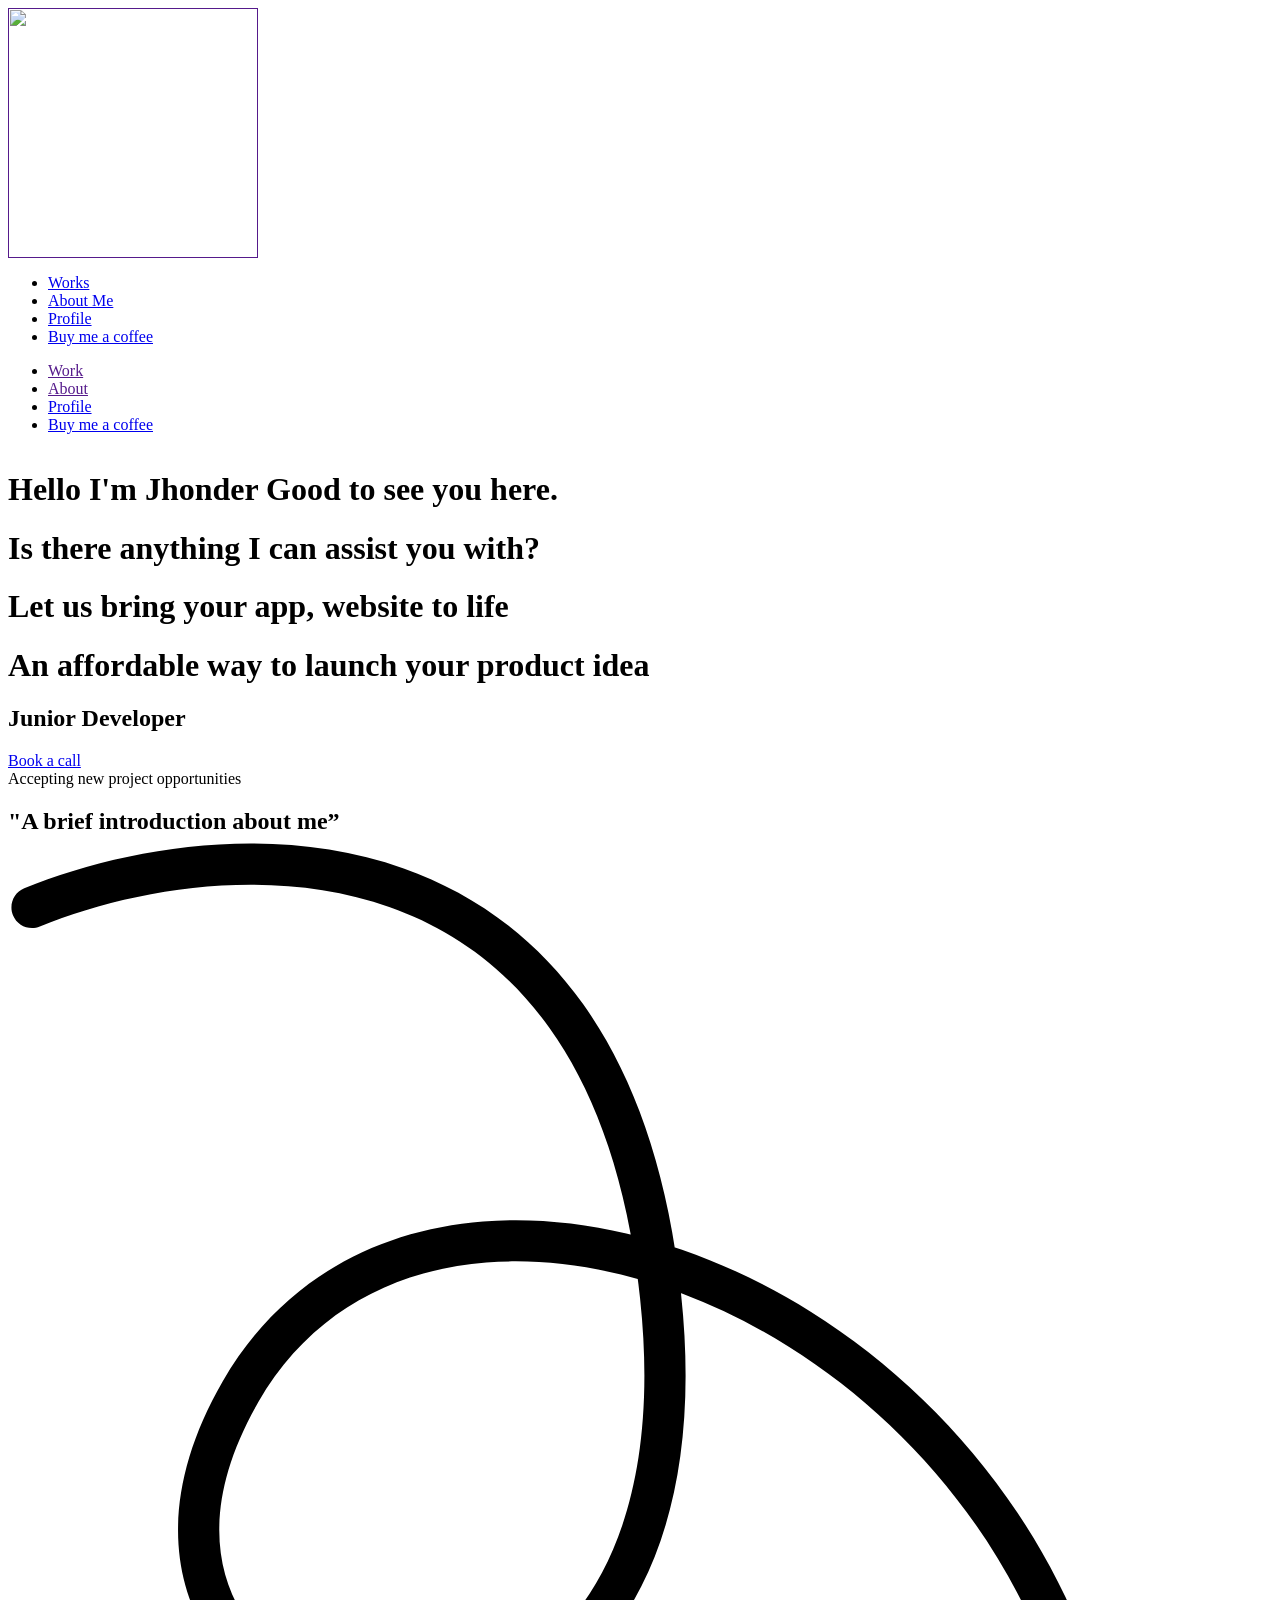
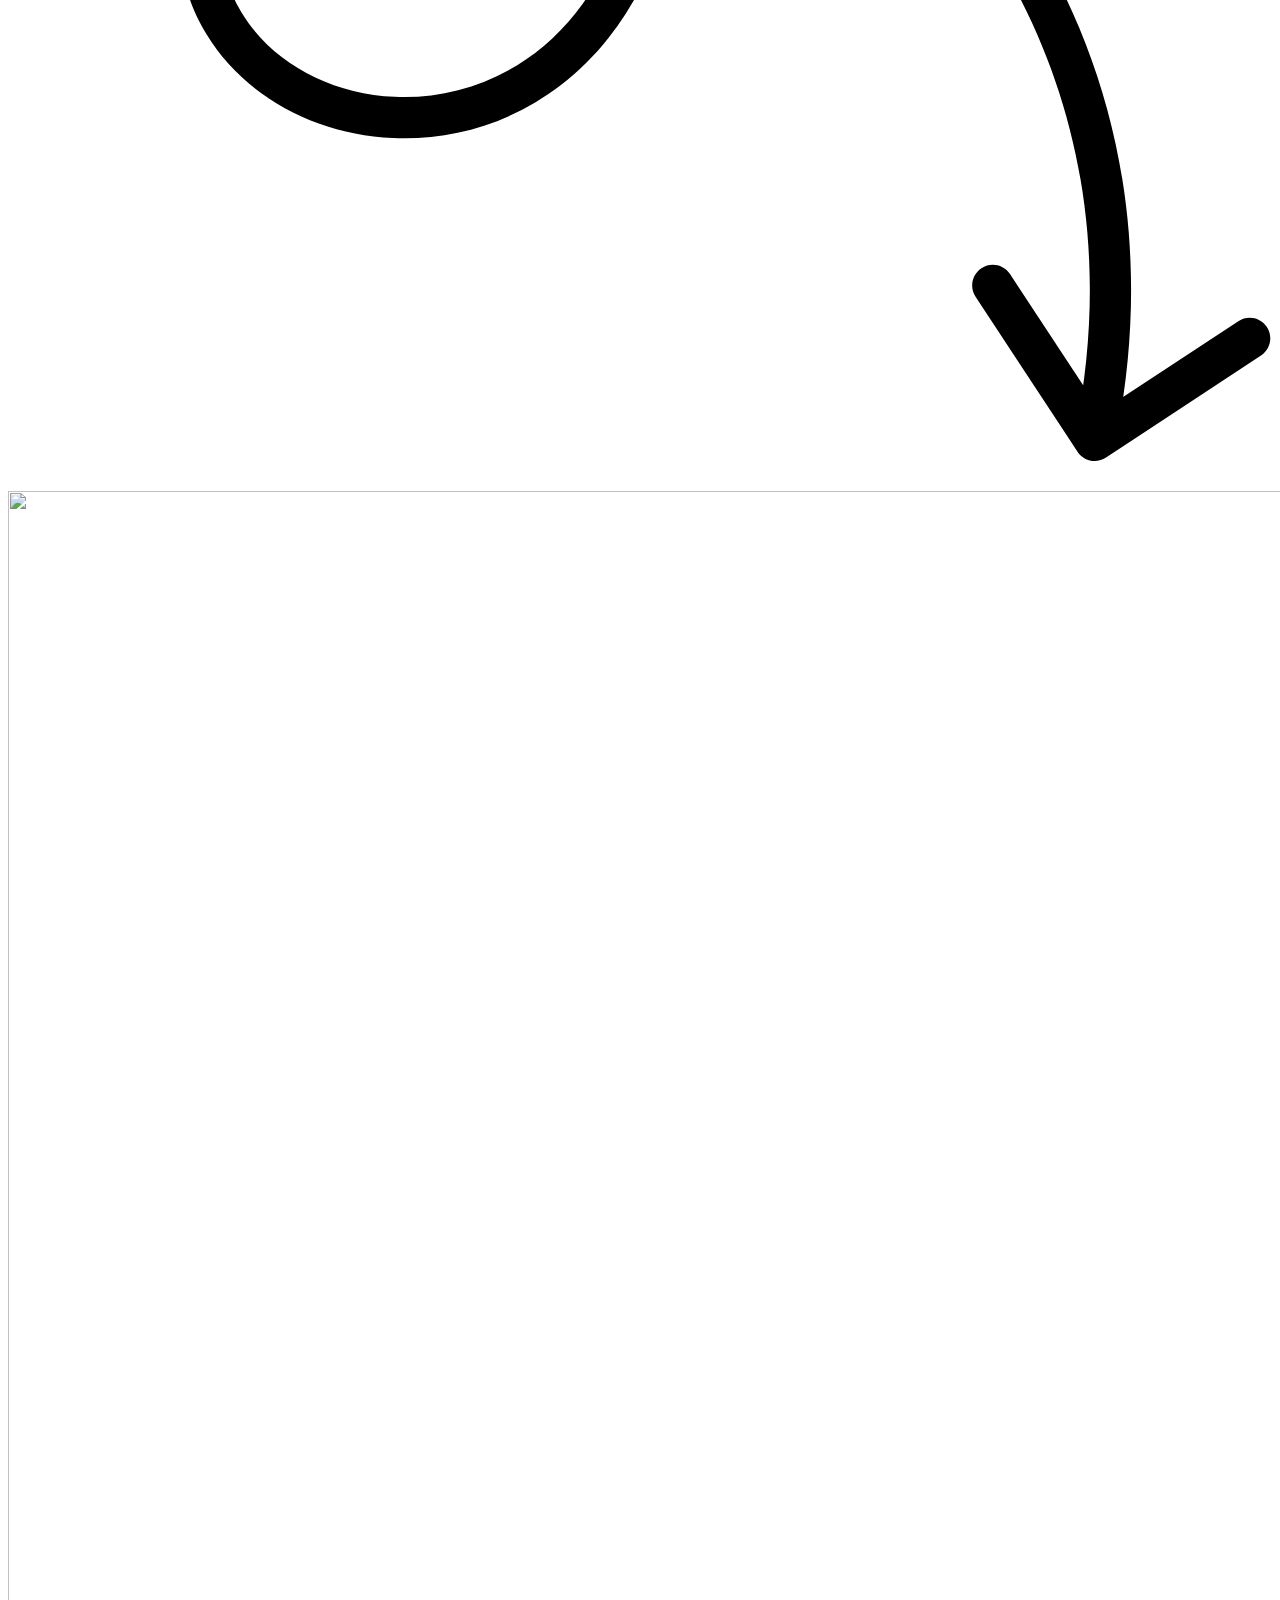
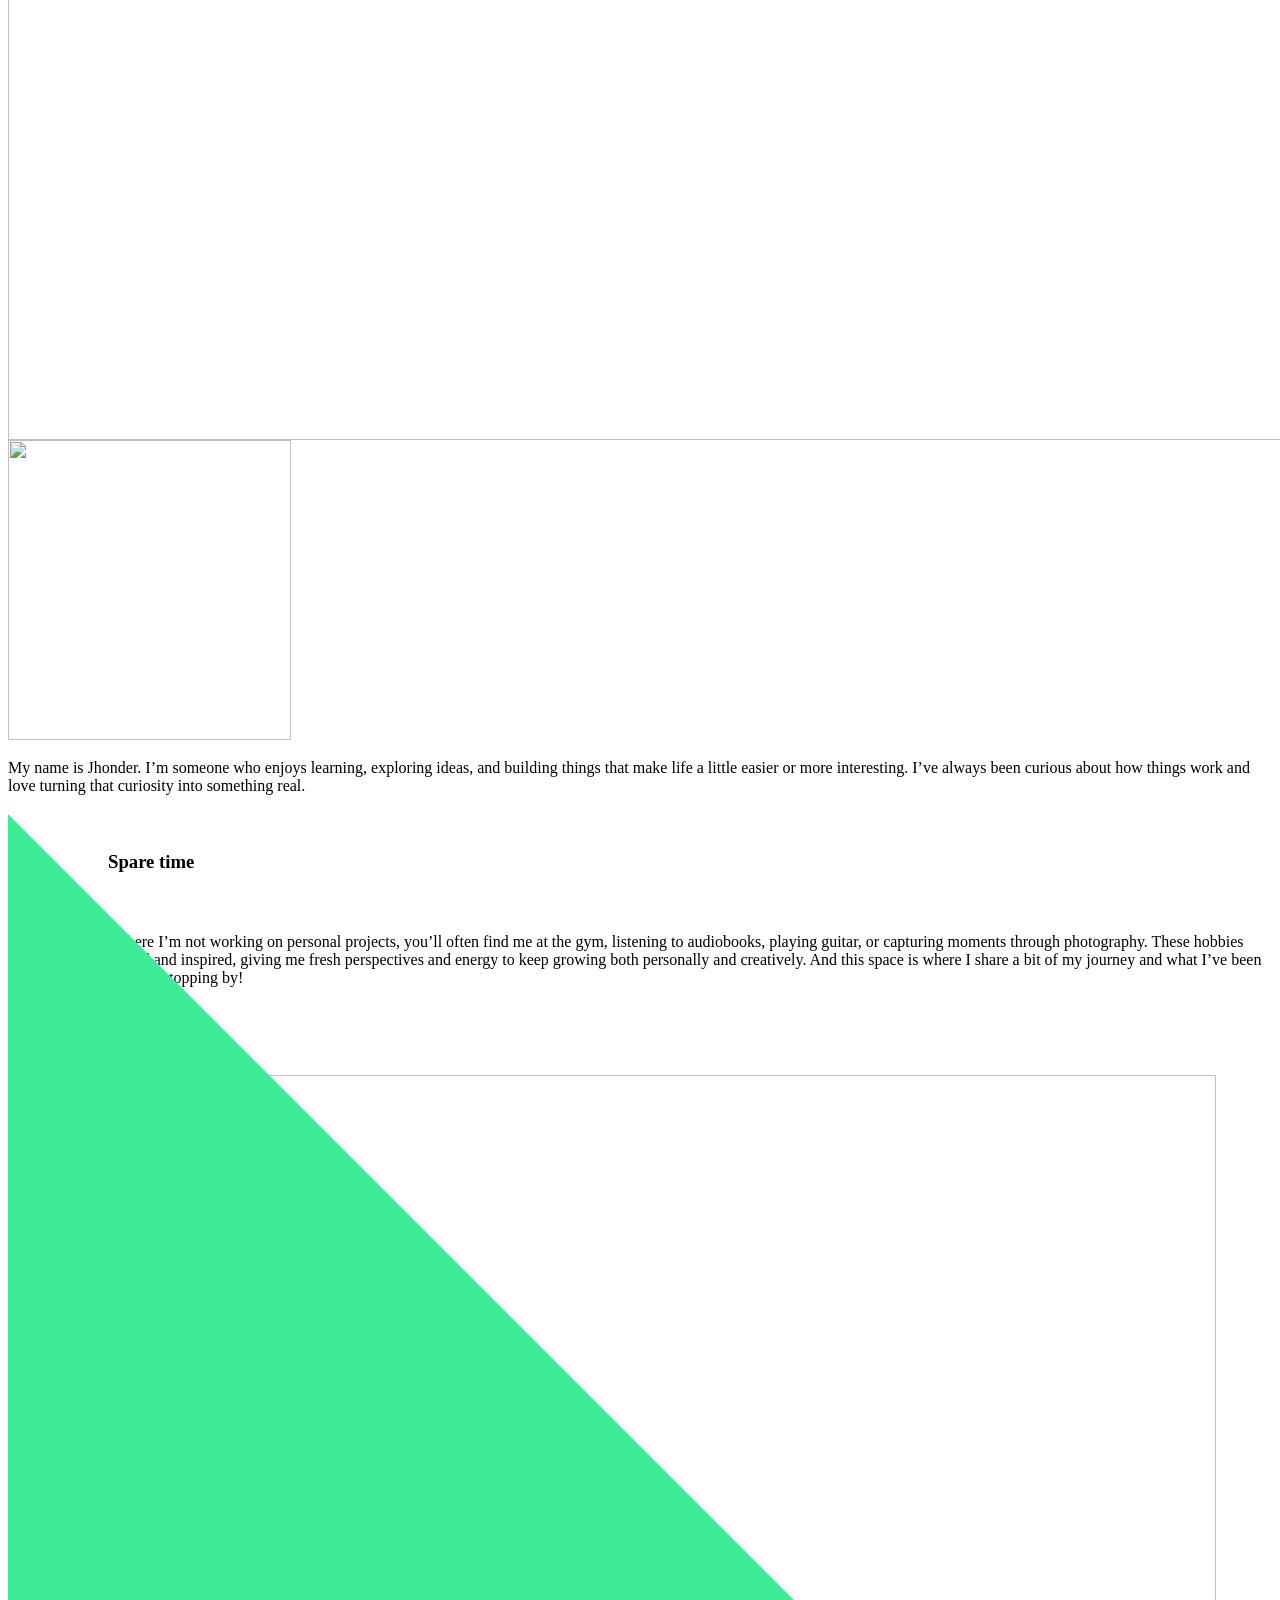
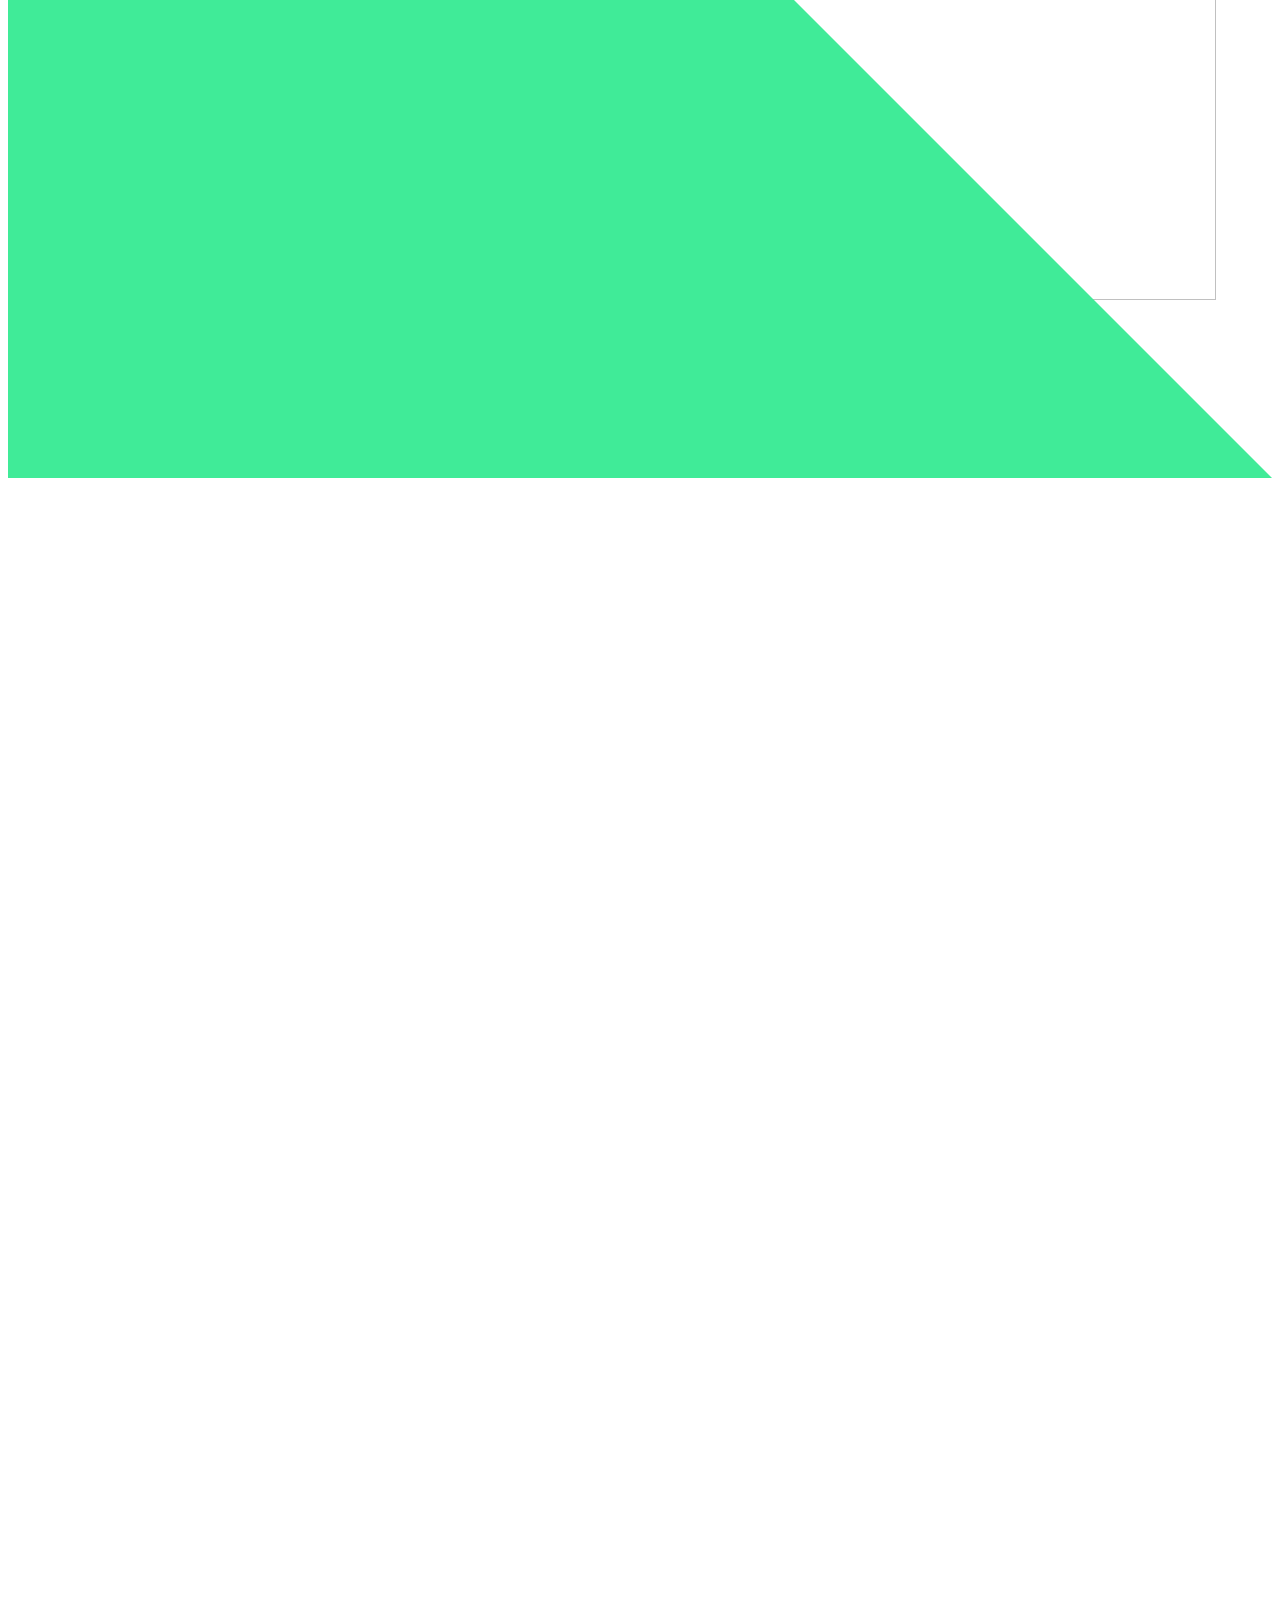
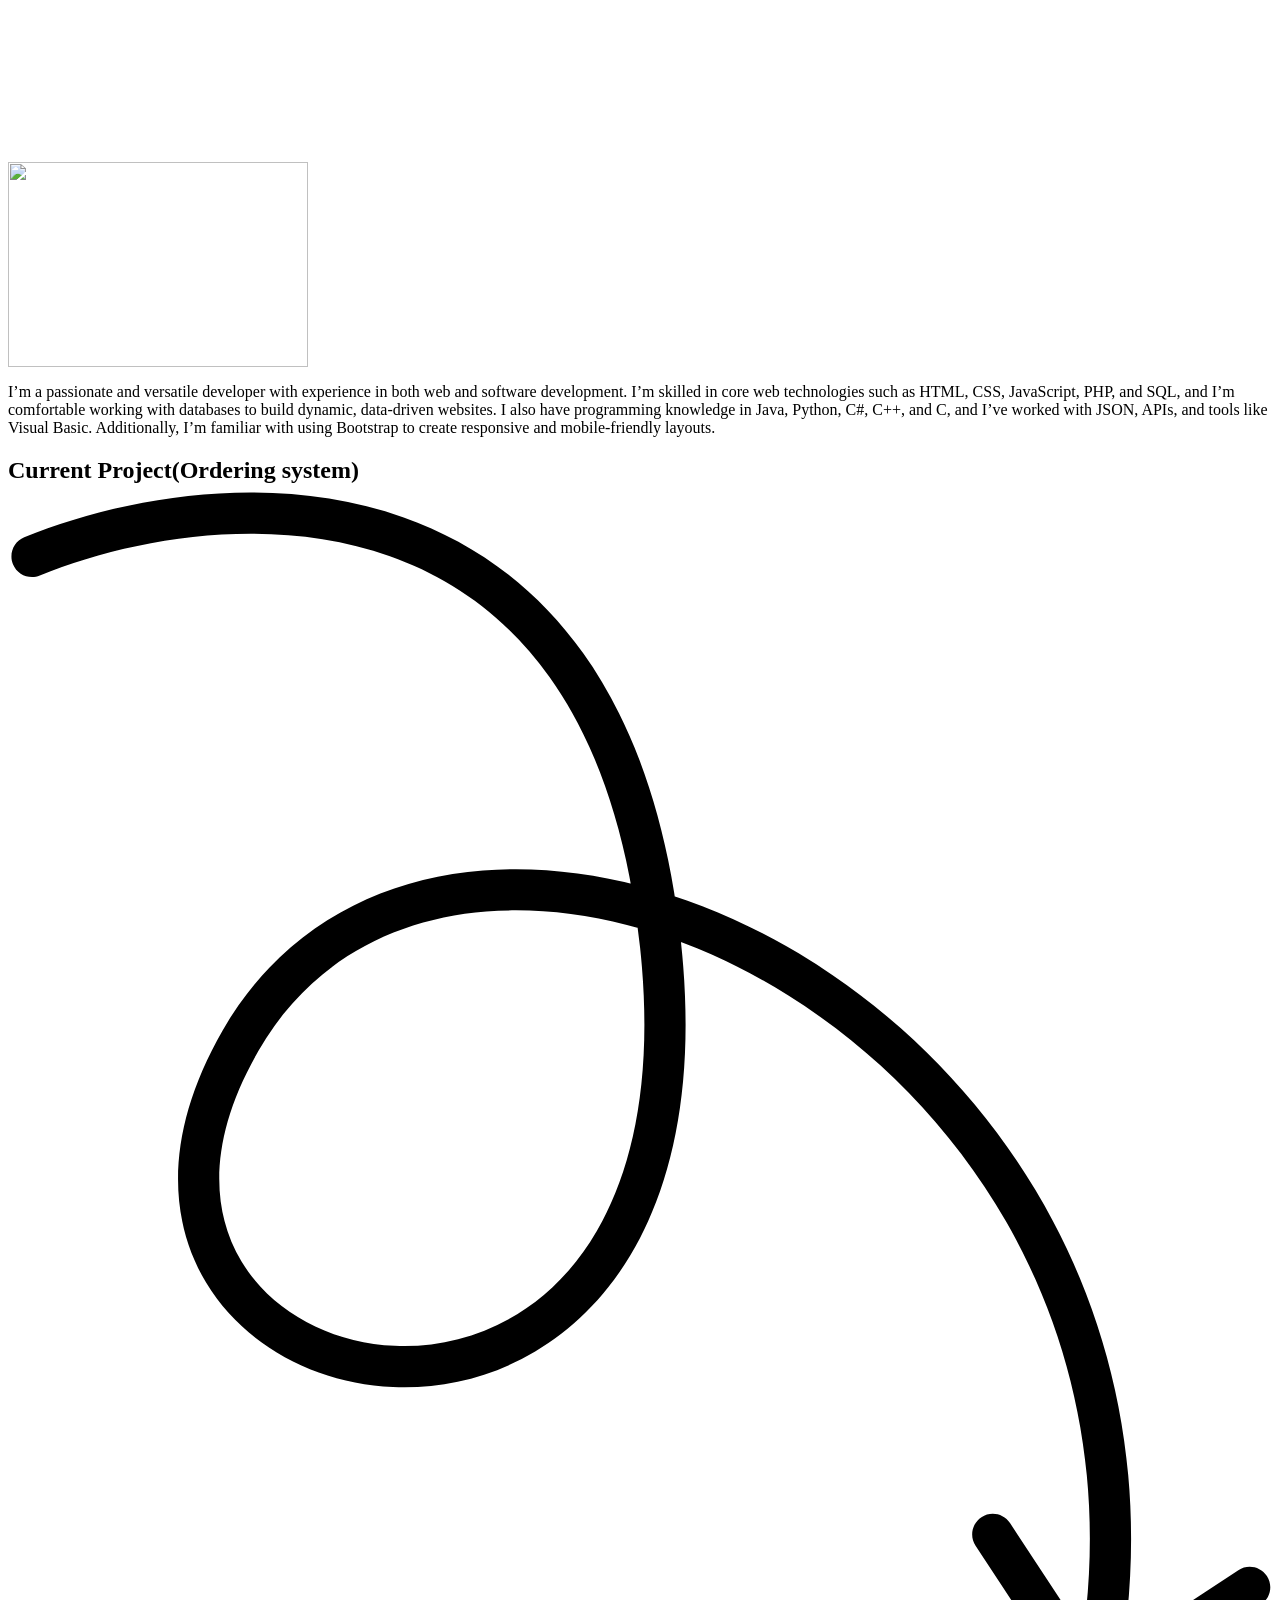
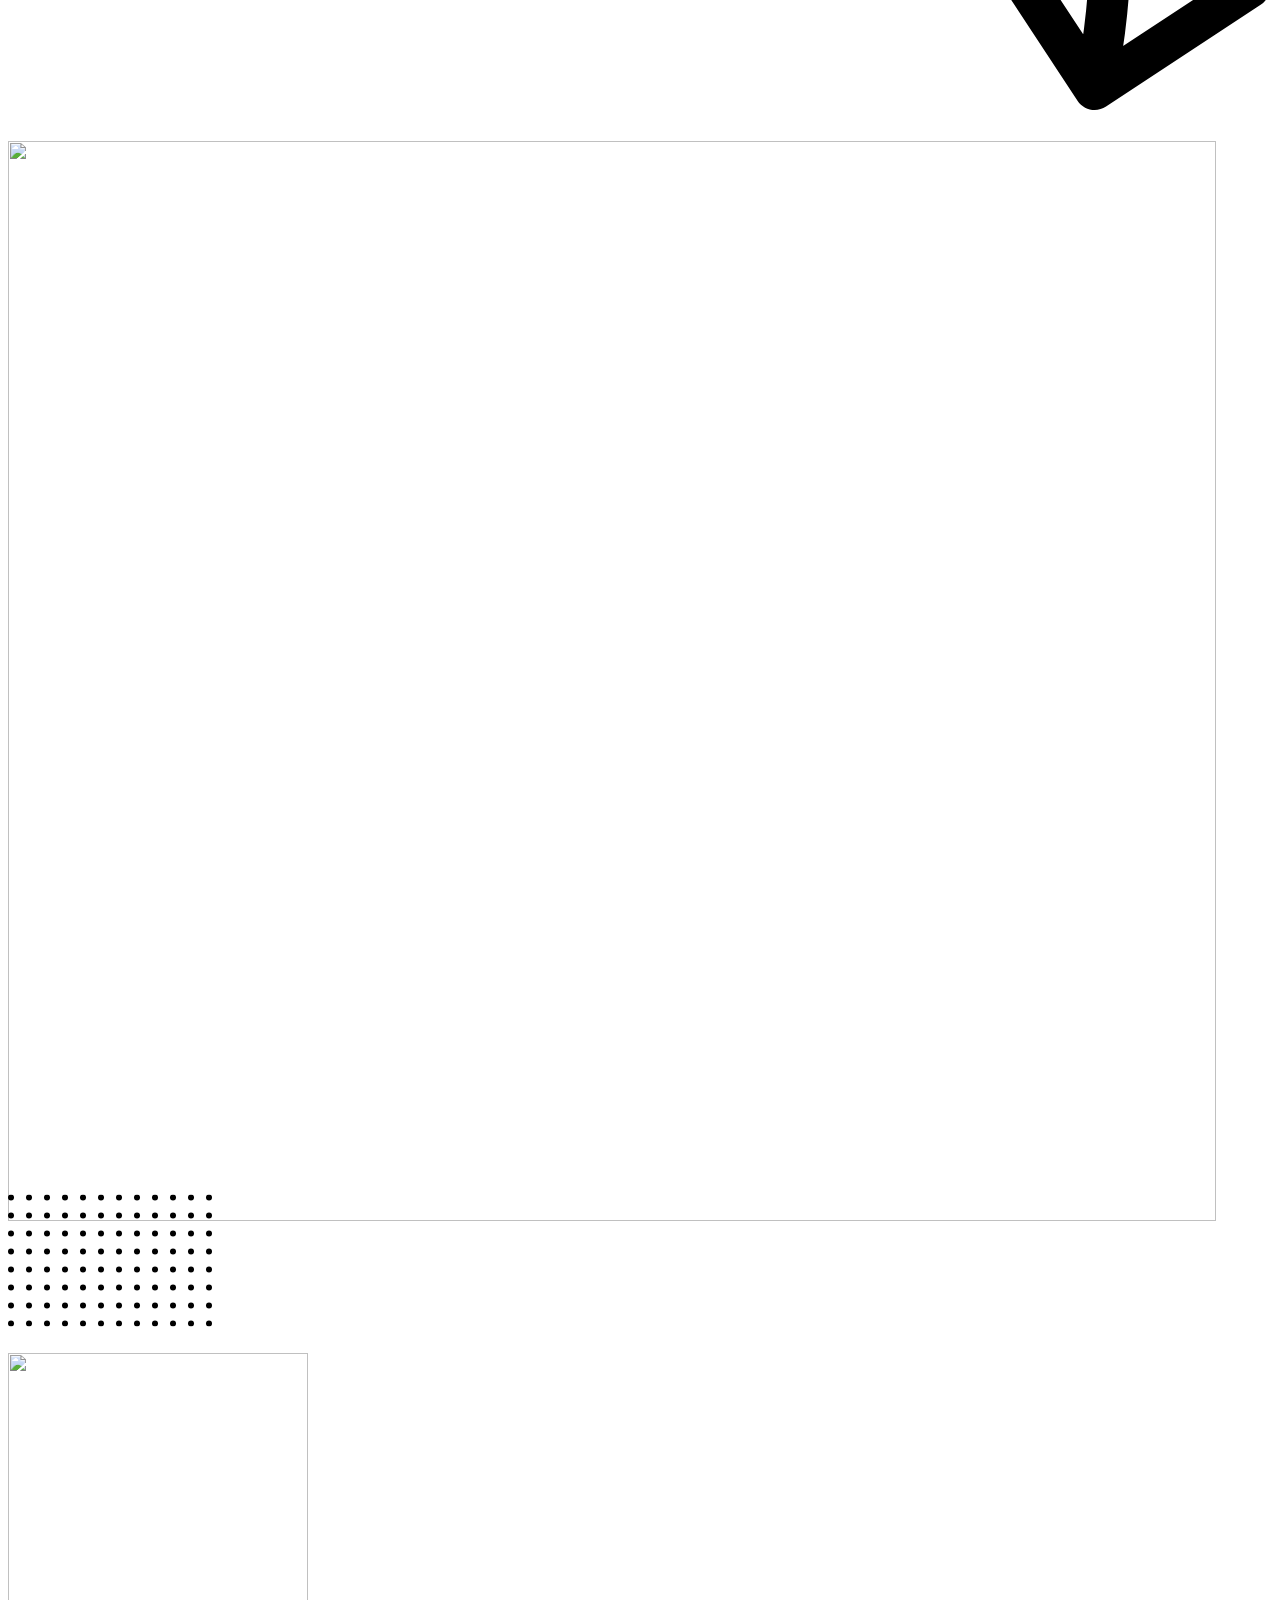
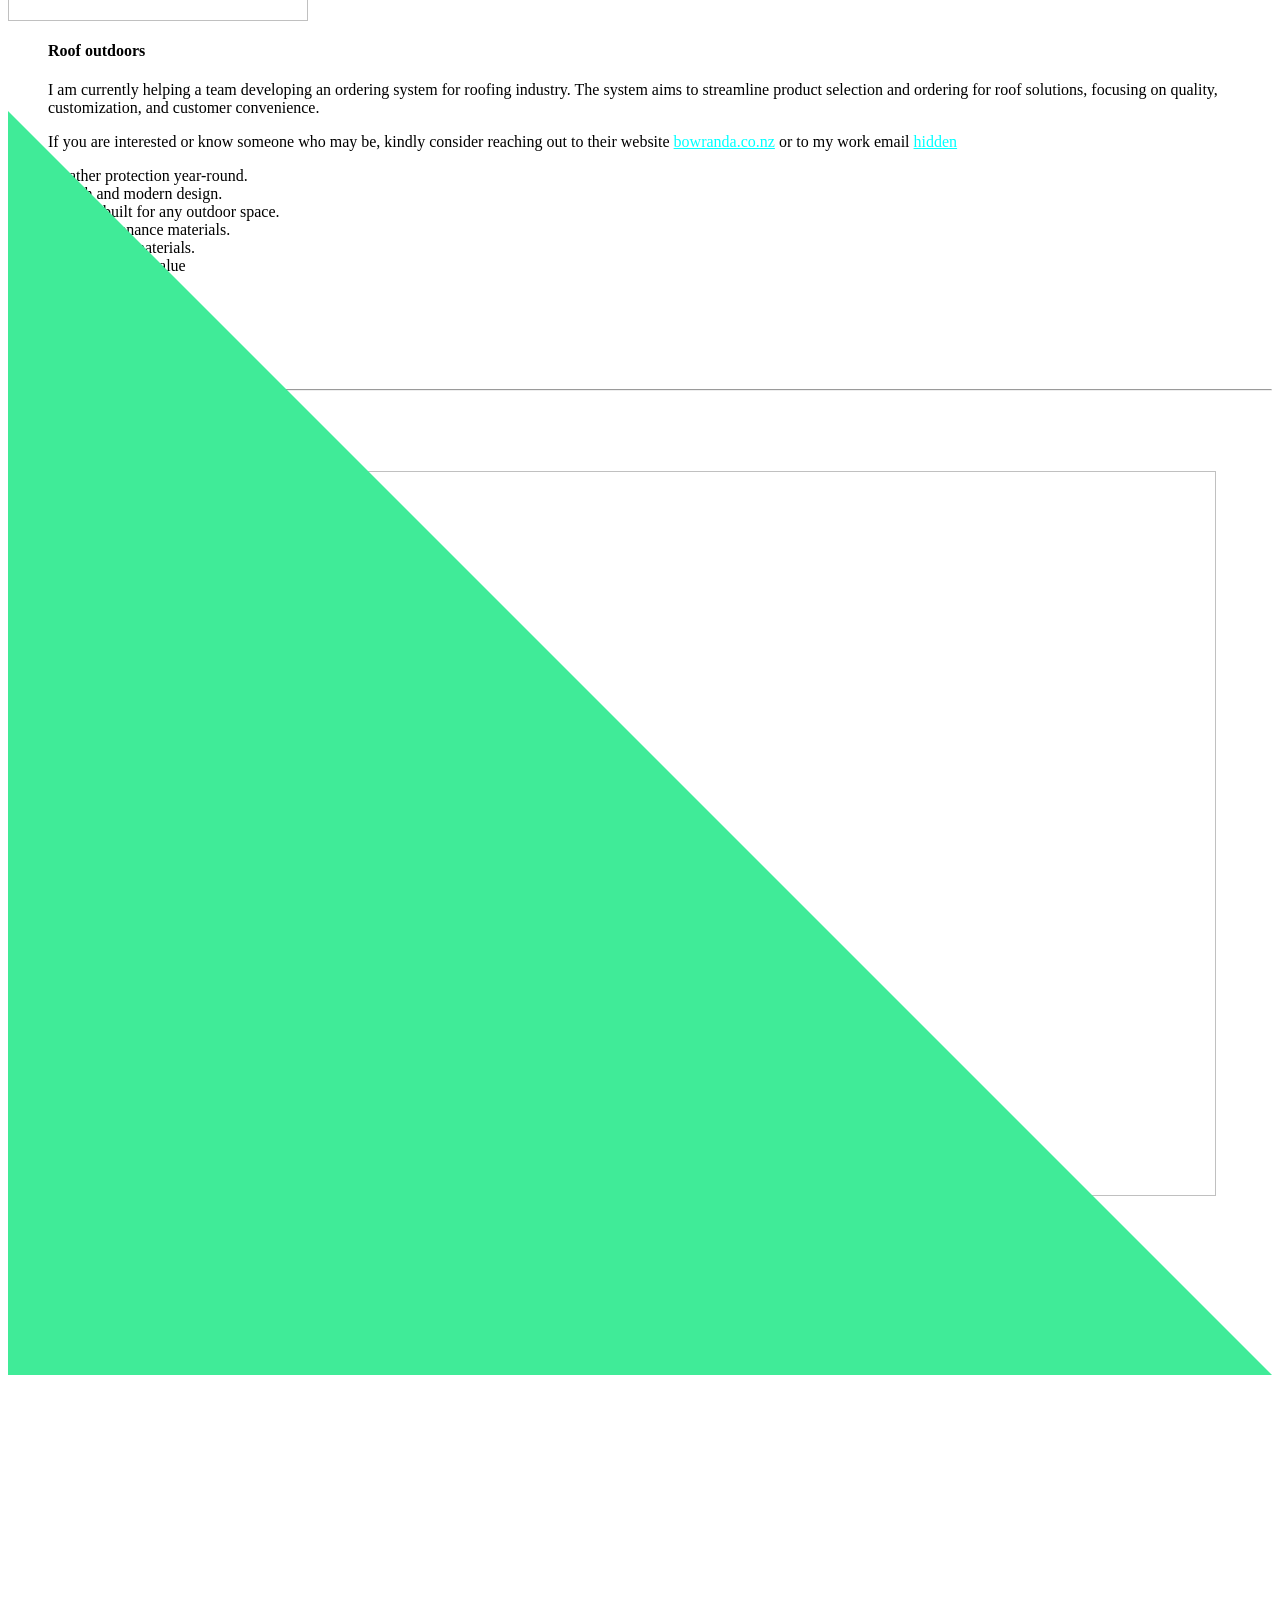
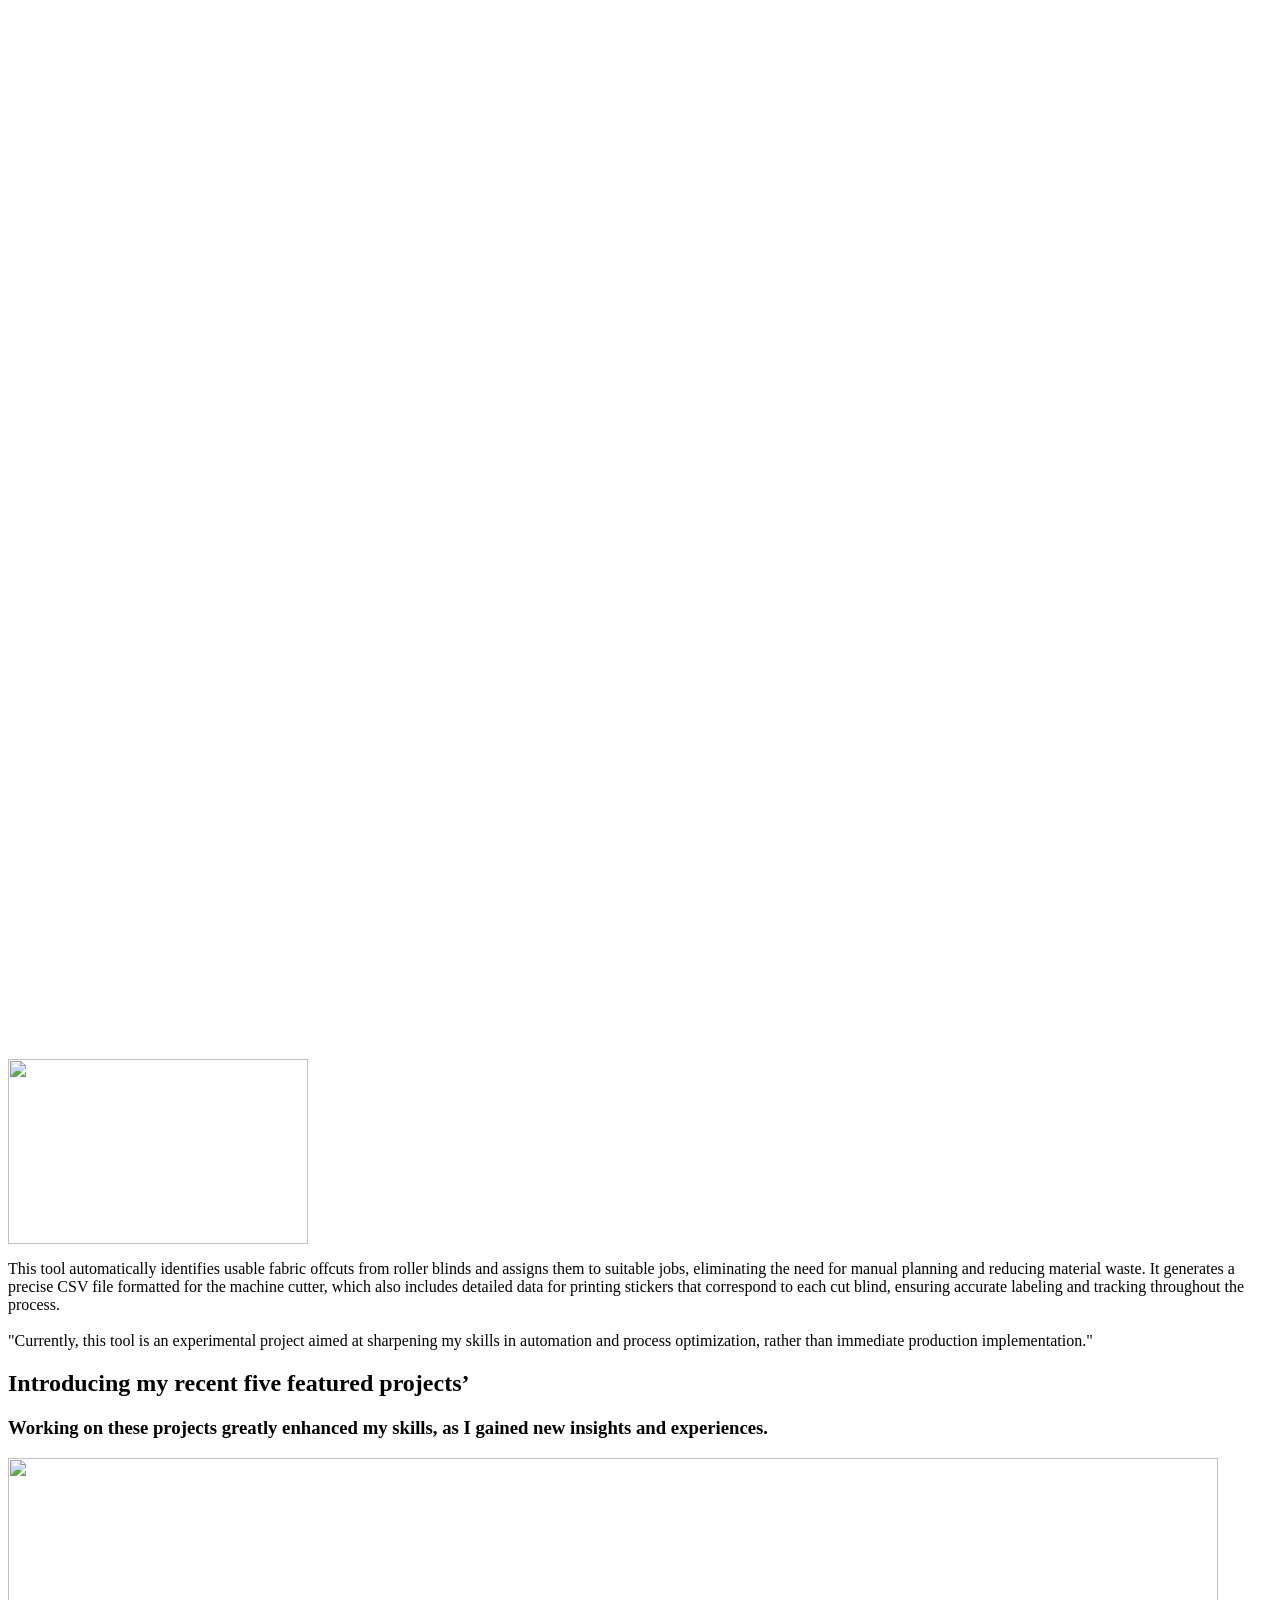
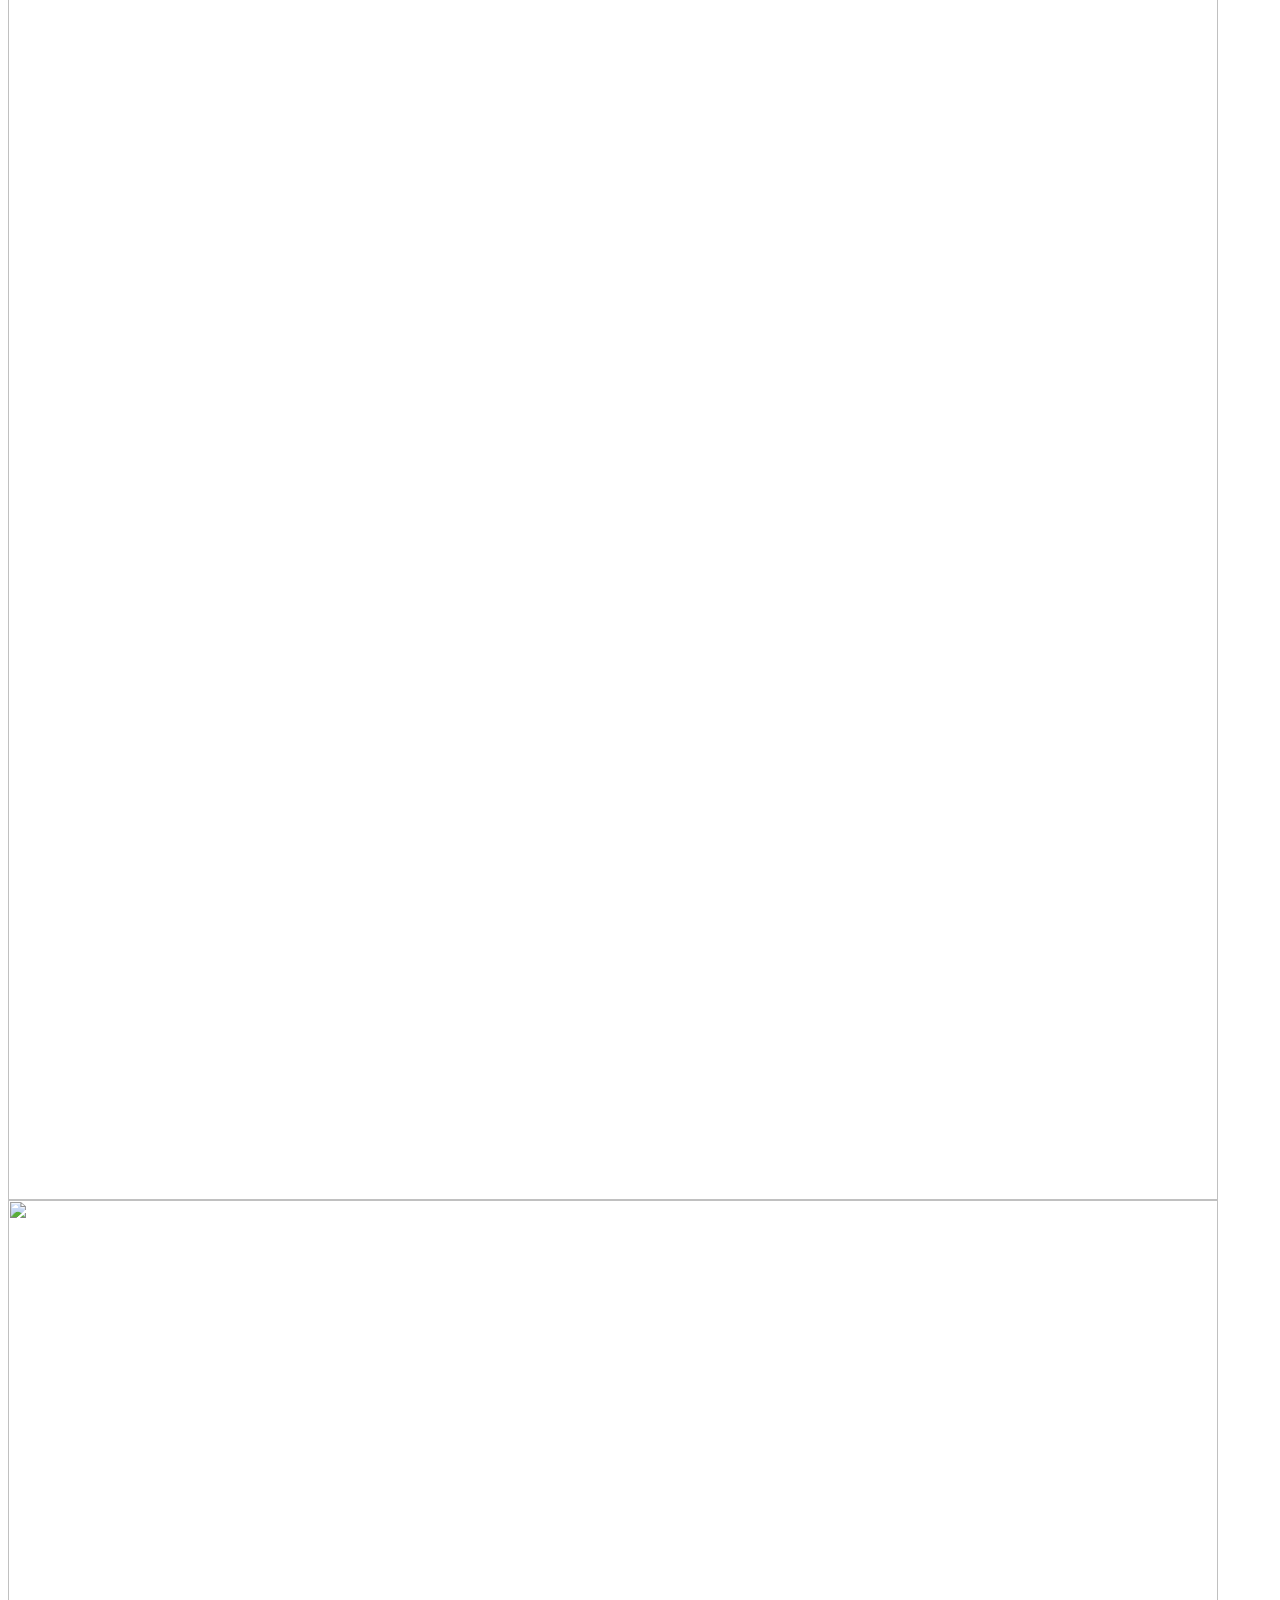
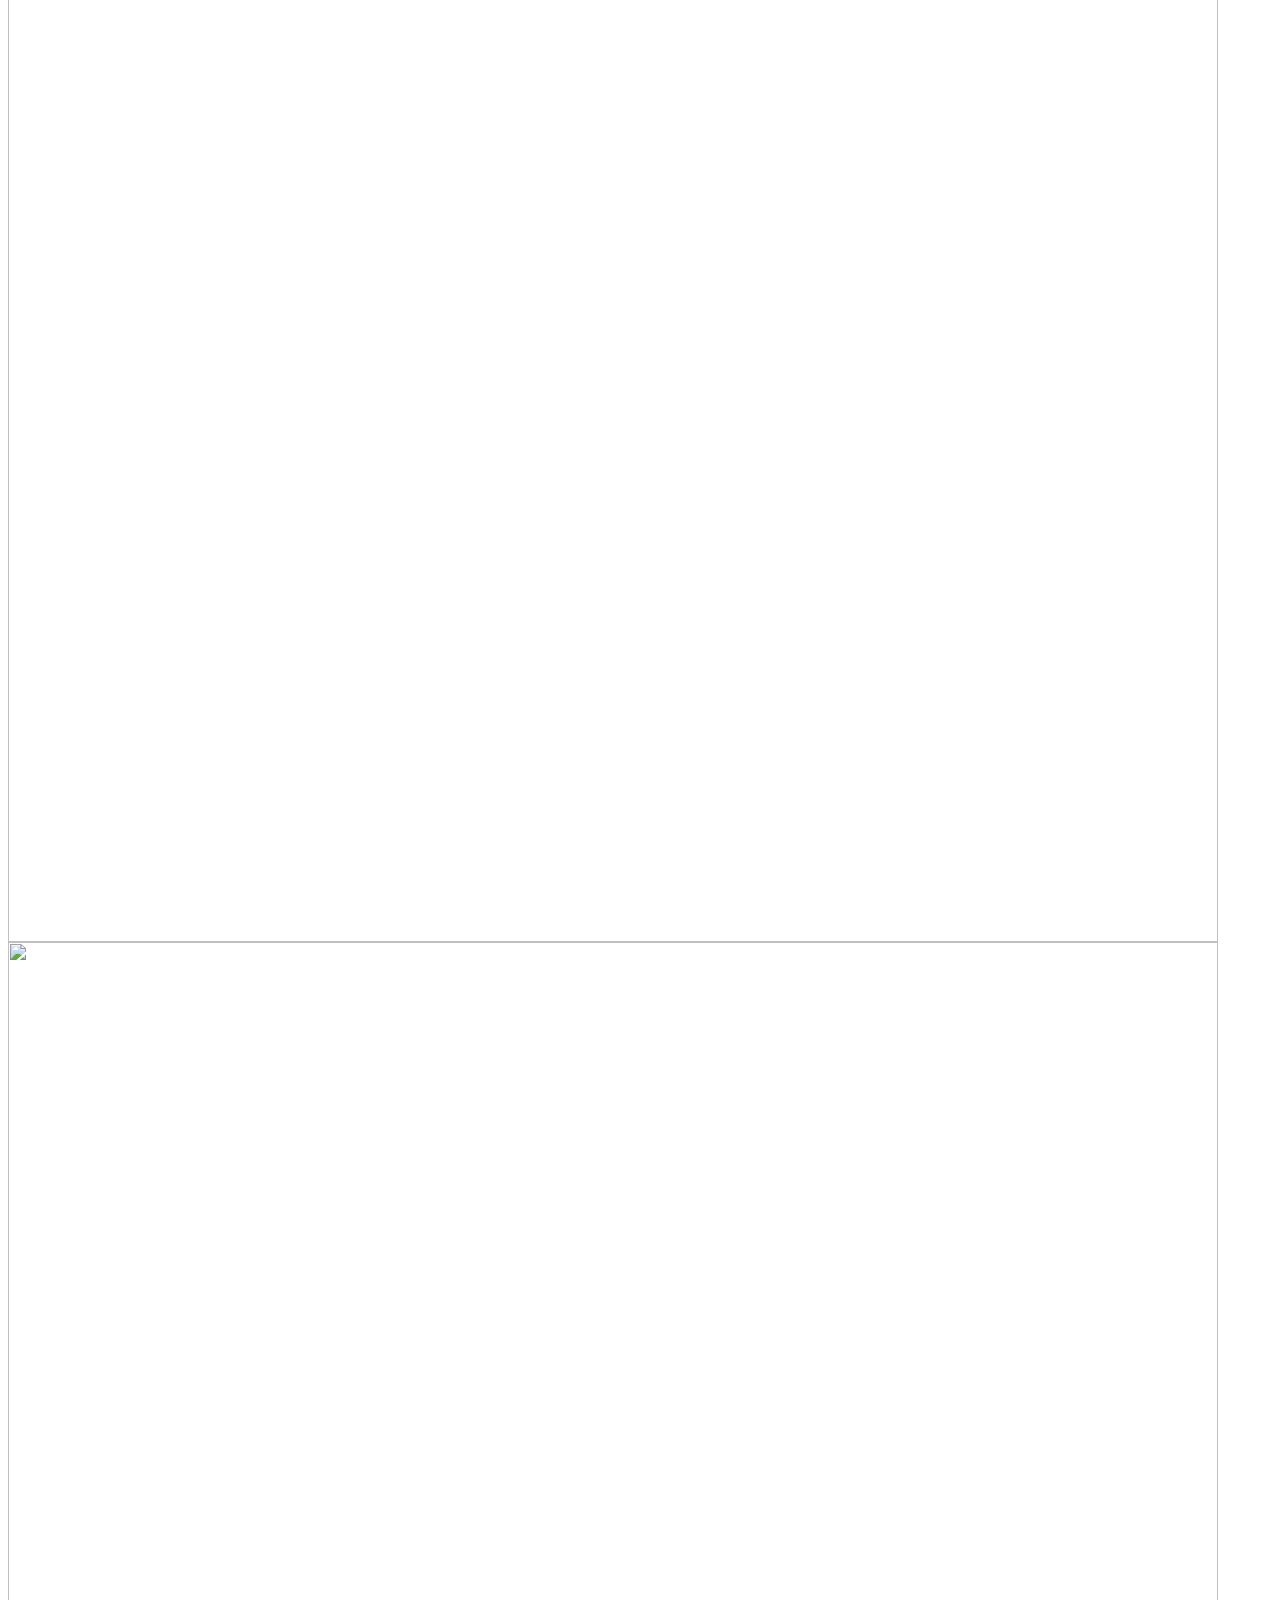
==== index.html @ 2f4ca8cd "Update index.html" ====
<html lang="en" class="no-js"><!--<![endif]--><head>		
	<title>JT Digital</title>
	
	<meta http-equiv="Content-Type" content="text/html; charset=utf-8">
    <meta http-equiv="X-UA-Compatible" content="IE=edge">
	<meta name="viewport" content="width=device-width, initial-scale=1">
	
	<!-- WP HEAD -->
	<meta name="robots" content="index, follow, max-image-preview:large, max-snippet:-1, max-video-preview:-1">
	<style>img:is([sizes="auto" i], [sizes^="auto," i]) { contain-intrinsic-size: 3000px 1500px }
	#jtlogo{
	width:250px;
	}
	
	#sparetime::before {
	  content: "";
	  display: inline-block;
	  width: 100px;
	  height: 100px;
	  background-image: url('img/sparetime.png');
	  background-size: contain;
	  background-repeat: no-repeat;
	  vertical-align: middle; 
	}
	
	.contact{
	color:cyan;
	
	}
	

  .hug-btn {
    margin-top: 20px;
    background: linear-gradient(135deg, #ff758c 0%, #ff7eb3 100%);
    border: none;
    padding: 14px 28px;
    border-radius: 30px;
    font-size: 1.25em;
    color: white;
    cursor: pointer;
    box-shadow: 0 8px 15px rgba(255, 118, 140, 0.3);
    transition: all 0.3s ease;
    font-weight: 600;
    font-family: 'Segoe UI', Tahoma, Geneva, Verdana, sans-serif;
  }

  .hug-btn:hover {
    background: linear-gradient(135deg, #ff7eb3 0%, #ff758c 100%);
    box-shadow: 0 12px 20px rgba(255, 126, 179, 0.5);
    transform: translateY(-3px);
  }

  .hug-btn:active {
    transform: translateY(-1px) scale(0.98);
    box-shadow: 0 6px 10px rgba(255, 118, 140, 0.2);
  }
  

.the-process__step-image img {
  transition: transform 0.3s ease;
}

.the-process:hover .the-process__step-image img {
  transform: scale(1.05);
}


  
  
	</style>

<link rel="stylesheet" href="jt.css" type="text/css" media="all">

<body>

  <sticky-header class="header header--sticky headroom headroom--not-bottom headroom--pinned headroom--top" data-mobile-nav-open="false">
    <div class="header__container page-container">
      <header-logo data-prevent-action="true" class="header__logo">
        <a href="" title="Visit the homepage">
		<img id = "jtlogo" src = "img/logo.png">
        </a>
      </header-logo>

      <nav class="nav">
        <div class="menu-top-menu-container"><ul id="menu-top-menu" class="header__nav">
<li id="menu-item-852" class="post-type-work menu-item menu-item-type-post_type menu-item-object-page menu-item-852"><a href="#works">Works</a></li>
<li id="menu-item-16" class="menu-item menu-item-type-post_type menu-item-object-page menu-item-16"><a href="#aboutMe">About Me</a></li>
<li id="menu-item-820" class="post-type-post menu-item menu-item-type-post_type menu-item-object-page menu-item-820"><a href="profile.html">Profile</a></li>
<li id="menu-item-14" class="button menu-item menu-item-type-post_type menu-item-object-page menu-item-14"><a href="https://www.buymeacoffee.com/Jttno">Buy me a coffee</a></li>
</ul></div>      </nav>

      <div class="header__burger" data-ham=""><span></span></div>
    </div>
  </sticky-header>

  <div class="mobile-nav">
    <nav class="nav">
      <div class="menu-top-menu-container"><ul id="menu-top-menu-1" class="header__nav">
<li class="post-type-work menu-item menu-item-type-post_type menu-item-object-page menu-item-852"><a href="">Work</a></li>
<li class="menu-item menu-item-type-post_type menu-item-object-page menu-item-16"><a href="">About</a></li>
<li class="post-type-post menu-item menu-item-type-post_type menu-item-object-page menu-item-820"><a href="profile.html">Profile</a></li>
<li class="button menu-item menu-item-type-post_type menu-item-object-page menu-item-14"><a href="https://www.buymeacoffee.com/Jttno">Buy me a coffee</a></li>
</ul></div>    </nav>
  </div>

  <div class="page-wrapper">
    <video-hero class="video-hero" data-cycle-interval="5000">
    <div class="video-background">
              <full-screen-image-slider class="video-hero__full-screen-image-slider full-screen-image-slider" slide-interval="5000">
                    <div class="slide">
                        <picture>
              <source media="(min-width: 1025px)" srcset="img/jtbg1.jpg">
			  <img loading="lazy" lazy-src="img/mobilebg.jpg" alt="" src="img/mobilebg.jpg">
            </picture>
          </div>
                  </full-screen-image-slider>
          </div>

    <div class="video-hero__container page-container">
        <div class="video-hero__word-cycle">
                      <div class="video-hero__slide">
              <h1 class="video-hero__title">
                <span><span>Hello I'm Jhonder</span></span>
                <span><span>Good to see you here.<strong></strong></span></span>
              </h1>
            </div>
                      <div class="video-hero__slide" aria-hidden="true">
              <h1 class="video-hero__title">
                <span><span>Is there anything</span></span>
                <span><span> I can assist<strong> you with?</strong></span></span>
              </h1>
            </div>
                      <div class="video-hero__slide" aria-hidden="true">
              <h1 class="video-hero__title">
                <span><span>Let us bring your app,</span></span>
                <span><span>website <strong>to life</strong></span></span>
              </h1>
            </div>
                      <div class="video-hero__slide" aria-hidden="true">
              <h1 class="video-hero__title">
                <span><span>An affordable way to</span></span>
                <span><span>launch your product <strong>idea</strong></span></span>
              </h1>
            </div>
                  </div>
        <h2 class="video-hero__caption">Junior Developer</h2>

                  <a  class="button" href="https://592adab9365442cba012305fdf73d589.elf.site">Book a call</a>
        
    </div>
    
        <div class="video-bar">
      <a class="video-bar__link" href="" aria-label="Accepting new project opportunities"></a>
      <div class="video-hero__scroll-indicator"></div>
      Accepting new project opportunities    </div>
      </video-hero>
    <image-with-text class="image-with-text image-with-text--cols- section-block section-block--dark  image-with-text--image-first">
  <div class="page-container">
              <h2 class="image-with-text__title  image-with-text__title--left-on-mobile">
          <span>"A brief introduction about me”</span>
              <svg class="image-with-text__title-arrow image-with-text__title-arrow--green" xmlns="http://www.w3.org/2000/svg" viewBox="0 0 92 90" fill="none">
              <path d="M1.18379 3.88222C0.416608 4.19482 0.0480954 5.07016 0.360697 5.83734C0.673299 6.60453 1.54864 6.97304 2.31582 6.66044L1.18379 3.88222ZM47.4992 33.5936L46.0077 33.753L47.4992 33.5936ZM77.8443 88.5532C78.2997 89.2453 79.2298 89.4372 79.9219 88.9819L91.2 81.5621C91.8921 81.1067 92.084 80.1766 91.6287 79.4845C91.1734 78.7924 90.2432 78.6005 89.5512 79.0558L79.5262 85.6512L72.9308 75.6262C72.4754 74.9341 71.5453 74.7422 70.8532 75.1975C70.1611 75.6528 69.9692 76.583 70.4245 77.2751L77.8443 88.5532ZM2.31582 6.66044C8.94281 3.96017 19.0179 2.1508 27.7992 5.25982C32.1556 6.80222 36.2142 9.55927 39.4256 14.0675C42.6455 18.5876 45.0666 24.9434 46.0077 33.753L48.9908 33.4343C48.0087 24.242 45.4555 17.3616 41.8691 12.327C38.2743 7.28059 33.6947 4.16465 28.8004 2.43184C19.0804 -1.00957 8.20396 1.02173 1.18379 3.88222L2.31582 6.66044ZM46.0077 33.753C47.1817 44.7417 44.9127 52.0845 41.3487 56.5918C37.7909 61.0914 32.8116 62.9395 28.1492 62.7285C23.4533 62.5159 19.1873 60.2276 16.9868 56.5735C14.828 52.9885 14.4743 47.7719 18.2208 41.2715L15.6216 39.7735C11.459 46.9959 11.574 53.4002 14.4168 58.1211C17.218 62.7728 22.4867 65.4753 28.0136 65.7254C33.5739 65.977 39.5056 63.7596 43.702 58.4525C47.8923 53.153 50.2208 44.9479 48.9908 33.4343L46.0077 33.753ZM18.2208 41.2715C21.8968 34.8933 27.8974 31.6654 34.8102 31.1171C41.7665 30.5653 49.6487 32.7394 56.8299 37.2428C71.1693 46.2353 82.3991 64.306 77.6284 87.4256L80.5665 88.0319C85.6243 63.521 73.6751 44.2657 58.4237 34.7013C50.8095 29.9262 42.2935 27.5141 34.573 28.1265C26.8091 28.7423 19.8546 32.4289 15.6216 39.7735L18.2208 41.2715Z" fill="currentColor"></path>
              </svg>
            </h2>
        
      <div class="image-with-text__container image-with-text__container--align-top" id = "aboutMe">
      <div class="image-with-text__image image-with-text__image--desktop-only ">
        <img width="1460" height="1549" src="img/intro.png" class="attachment-full size-full" alt="" loading="lazy" decoding="async"
		sizes="auto, (max-width: 1460px) 100vw, 1460px"></div>

      <div class="image-with-text__text rte">
        
        <div class="image-with-text__image image-with-text__image--mobile-only">
          <img width="283" height="300" src="img/intro.png" class="attachment-medium size-medium" alt="" loading="lazy" decoding="async"
		  sizes="auto, (max-width: 283px) 100vw, 283px">        
		  </div>

        <h3></h3>
<p class="text-grey">
 My name is Jhonder. I’m someone who enjoys learning, exploring ideas,
 and building things that make life a little easier or more interesting.
 I’ve always been curious about how things work and love turning that curiosity into something real.
</p>
<h3 id = "sparetime">Spare time</h3>
<p class="text-grey">
 In my free time, where I’m not working on personal projects, you’ll often find me at the gym, listening to audiobooks, playing guitar, or capturing moments through photography.
These hobbies help me stay balanced and inspired, giving me fresh perspectives and energy to keep growing both personally and creatively.
And this space is where I share a bit of my journey and what I’ve been working on. Thanks for stopping by!
</p>


     </div>
    </div>
  </div>
</image-with-text>  <full-screen-image-slider class="full-screen-image-slider" slide-interval="4000">
      <div class="slide">
      <img class="small-img" loading="lazy" src="img/ptghy1.JPG" alt="">
      <img class="large-img" loading="lazy" src="img/ptghy1.JPG" alt="">
    </div>
      <div class="slide">
      <img class="small-img" loading="lazy" lazy-src="img/ptghy2.jpg" alt="">
      <img class="large-img" loading="lazy" lazy-src="img/ptghy2.jpg" alt="">
    </div>
      <div class="slide">
      <img class="small-img" loading="lazy" lazy-src="img/ptghy3.JPG" alt="">
      <img class="large-img" loading="lazy" lazy-src="img/ptghy3.JPG" alt="">
    </div>
      <div class="slide">
      <img class="small-img" loading="lazy" lazy-src="img/JTT_1085.JPG" alt="">
      <img class="large-img" loading="lazy" lazy-src="img/JTT_1085.JPG" alt="">
	</div>
  </full-screen-image-slider>
  <image-with-text class="image-with-text image-with-text--cols- section-block section-block--light  ">
  <div class="page-container">
        
      <div class="image-with-text__container image-with-text__container--align-top">
      <div class="image-with-text__image image-with-text__image--desktop-only ">
        <img width="1208" height="825" src="img/skills.png" class="attachment-full size-full" alt="" loading="lazy" decoding="async" 
		sizes="auto, (max-width: 1208px) 100vw, 1208px">
		
		<div class="image-with-text__image-dots" style="translate: none; rotate: none; scale: none; transform: translate(0%, -20%);">
            <svg xmlns="http://www.w3.org/2000/svg" width="204" height="132" viewBox="0 0 204 132" fill="none">
  <circle cx="3" cy="3" r="3" fill="currentColor"></circle>
  <circle cx="21" cy="3" r="3" fill="currentColor"></circle>
  <circle cx="39" cy="3" r="3" fill="currentColor"></circle>
  <circle cx="57" cy="3" r="3" fill="currentColor"></circle>
  <circle cx="75" cy="3" r="3" fill="currentColor"></circle>
  <circle cx="93" cy="3" r="3" fill="currentColor"></circle>
  <circle cx="111" cy="3" r="3" fill="currentColor"></circle>
  <circle cx="129" cy="3" r="3" fill="currentColor"></circle>
  <circle cx="147" cy="3" r="3" fill="currentColor"></circle>
  <circle cx="165" cy="3" r="3" fill="currentColor"></circle>
  <circle cx="183" cy="3" r="3" fill="currentColor"></circle>
  <circle cx="201" cy="3" r="3" fill="currentColor"></circle>
  <circle cx="3" cy="21" r="3" fill="currentColor"></circle>
  <circle cx="21" cy="21" r="3" fill="currentColor"></circle>
  <circle cx="39" cy="21" r="3" fill="currentColor"></circle>
  <circle cx="57" cy="21" r="3" fill="currentColor"></circle>
  <circle cx="75" cy="21" r="3" fill="currentColor"></circle>
  <circle cx="93" cy="21" r="3" fill="currentColor"></circle>
  <circle cx="111" cy="21" r="3" fill="currentColor"></circle>
  <circle cx="129" cy="21" r="3" fill="currentColor"></circle>
  <circle cx="147" cy="21" r="3" fill="currentColor"></circle>
  <circle cx="165" cy="21" r="3" fill="currentColor"></circle>
  <circle cx="183" cy="21" r="3" fill="currentColor"></circle>
  <circle cx="201" cy="21" r="3" fill="currentColor"></circle>
  <circle cx="3" cy="39" r="3" fill="currentColor"></circle>
  <circle cx="21" cy="39" r="3" fill="currentColor"></circle>
  <circle cx="39" cy="39" r="3" fill="currentColor"></circle>
  <circle cx="57" cy="39" r="3" fill="currentColor"></circle>
  <circle cx="75" cy="39" r="3" fill="currentColor"></circle>
  <circle cx="93" cy="39" r="3" fill="currentColor"></circle>
  <circle cx="111" cy="39" r="3" fill="currentColor"></circle>
  <circle cx="129" cy="39" r="3" fill="currentColor"></circle>
  <circle cx="147" cy="39" r="3" fill="currentColor"></circle>
  <circle cx="165" cy="39" r="3" fill="currentColor"></circle>
  <circle cx="183" cy="39" r="3" fill="currentColor"></circle>
  <circle cx="201" cy="39" r="3" fill="currentColor"></circle>
  <circle cx="3" cy="57" r="3" fill="currentColor"></circle>
  <circle cx="21" cy="57" r="3" fill="currentColor"></circle>
  <circle cx="39" cy="57" r="3" fill="currentColor"></circle>
  <circle cx="57" cy="57" r="3" fill="currentColor"></circle>
  <circle cx="75" cy="57" r="3" fill="currentColor"></circle>
  <circle cx="93" cy="57" r="3" fill="currentColor"></circle>
  <circle cx="111" cy="57" r="3" fill="currentColor"></circle>
  <circle cx="129" cy="57" r="3" fill="currentColor"></circle>
  <circle cx="147" cy="57" r="3" fill="currentColor"></circle>
  <circle cx="165" cy="57" r="3" fill="currentColor"></circle>
  <circle cx="183" cy="57" r="3" fill="currentColor"></circle>
  <circle cx="201" cy="57" r="3" fill="currentColor"></circle>
  <circle cx="3" cy="75" r="3" fill="currentColor"></circle>
  <circle cx="21" cy="75" r="3" fill="currentColor"></circle>
  <circle cx="39" cy="75" r="3" fill="currentColor"></circle>
  <circle cx="57" cy="75" r="3" fill="currentColor"></circle>
  <circle cx="75" cy="75" r="3" fill="currentColor"></circle>
  <circle cx="93" cy="75" r="3" fill="currentColor"></circle>
  <circle cx="111" cy="75" r="3" fill="currentColor"></circle>
  <circle cx="129" cy="75" r="3" fill="currentColor"></circle>
  <circle cx="147" cy="75" r="3" fill="currentColor"></circle>
  <circle cx="165" cy="75" r="3" fill="currentColor"></circle>
  <circle cx="183" cy="75" r="3" fill="currentColor"></circle>
  <circle cx="201" cy="75" r="3" fill="currentColor"></circle>
  <circle cx="3" cy="93" r="3" fill="currentColor"></circle>
  <circle cx="21" cy="93" r="3" fill="currentColor"></circle>
  <circle cx="39" cy="93" r="3" fill="currentColor"></circle>
  <circle cx="57" cy="93" r="3" fill="currentColor"></circle>
  <circle cx="75" cy="93" r="3" fill="currentColor"></circle>
  <circle cx="93" cy="93" r="3" fill="currentColor"></circle>
  <circle cx="111" cy="93" r="3" fill="currentColor"></circle>
  <circle cx="129" cy="93" r="3" fill="currentColor"></circle>
  <circle cx="147" cy="93" r="3" fill="currentColor"></circle>
  <circle cx="165" cy="93" r="3" fill="currentColor"></circle>
  <circle cx="183" cy="93" r="3" fill="currentColor"></circle>
  <circle cx="201" cy="93" r="3" fill="currentColor"></circle>
  <circle cx="3" cy="111" r="3" fill="currentColor"></circle>
  <circle cx="21" cy="111" r="3" fill="currentColor"></circle>
  <circle cx="39" cy="111" r="3" fill="currentColor"></circle>
  <circle cx="57" cy="111" r="3" fill="currentColor"></circle>
  <circle cx="75" cy="111" r="3" fill="currentColor"></circle>
  <circle cx="93" cy="111" r="3" fill="currentColor"></circle>
  <circle cx="111" cy="111" r="3" fill="currentColor"></circle>
  <circle cx="129" cy="111" r="3" fill="currentColor"></circle>
  <circle cx="147" cy="111" r="3" fill="currentColor"></circle>
  <circle cx="165" cy="111" r="3" fill="currentColor"></circle>
  <circle cx="183" cy="111" r="3" fill="currentColor"></circle>
  <circle cx="201" cy="111" r="3" fill="currentColor"></circle>
  <circle cx="3" cy="129" r="3" fill="currentColor"></circle>
  <circle cx="21" cy="129" r="3" fill="currentColor"></circle>
  <circle cx="39" cy="129" r="3" fill="currentColor"></circle>
  <circle cx="57" cy="129" r="3" fill="currentColor"></circle>
  <circle cx="75" cy="129" r="3" fill="currentColor"></circle>
  <circle cx="93" cy="129" r="3" fill="currentColor"></circle>
  <circle cx="111" cy="129" r="3" fill="currentColor"></circle>
  <circle cx="129" cy="129" r="3" fill="currentColor"></circle>
  <circle cx="147" cy="129" r="3" fill="currentColor"></circle>
  <circle cx="165" cy="129" r="3" fill="currentColor"></circle>
  <circle cx="183" cy="129" r="3" fill="currentColor"></circle>
  <circle cx="201" cy="129" r="3" fill="currentColor"></circle>
</svg></div></div>

      <div class="image-with-text__text rte">
                  <h2 class="image-with-text__title image-with-text__title--no-bm image-with-text__title--full-width  image-with-text__title--left-on-mobile">
            <span>Aquired Skills</span>
                          
                      <svg class="image-with-text__title-triangle image-with-text__title-triangle--green" xmlns="http://www.w3.org/2000/svg" viewBox="0 0 41 41" fill="none" style="translate: none; rotate: none; scale: none; transform: translate(0%, -100%);">
                <path fill-rule="evenodd" clip-rule="evenodd" d="M0 0L41 41H0V0Z" fill="#40EB98"></path>
              </svg></h2>
        
        <div class="image-with-text__image image-with-text__image--mobile-only">
          <img width="300" height="205" src="img/skills.png" 
		  class="attachment-medium size-medium" alt="" loading="lazy" decoding="async"
		  sizes="auto, (max-width: 300px) 100vw, 300px">        </div>
<p>I’m a passionate and versatile developer with experience in both web and software development.
 I’m skilled in core web technologies such as HTML, CSS, JavaScript, PHP, and SQL, and I’m comfortable working with databases to build dynamic, data-driven websites.
 I also have programming knowledge in Java, Python, C#, C++, and C, and I’ve worked with JSON, APIs, and tools like Visual Basic.
 Additionally, I’m familiar with using Bootstrap to create responsive and mobile-friendly layouts.</p>

              </div>
    </div>
  </div>
</image-with-text>  <image-with-text class="image-with-text image-with-text--cols- section-block section-block--dark  image-with-text--image-first">
  <div class="page-container">
              <h2 class="image-with-text__title image-with-text__title--centered image-with-text__title--left-on-mobile">
          <span>Current Project(Ordering system)</span>
                      <svg class="image-with-text__title-arrow image-with-text__title-arrow--yellow" xmlns="http://www.w3.org/2000/svg" viewBox="0 0 92 90" fill="none">
              <path d="M1.18379 3.88222C0.416608 4.19482 0.0480954 5.07016 0.360697 5.83734C0.673299 6.60453 1.54864 6.97304 2.31582 6.66044L1.18379 3.88222ZM47.4992 33.5936L46.0077 33.753L47.4992 33.5936ZM77.8443 88.5532C78.2997 89.2453 79.2298 89.4372 79.9219 88.9819L91.2 81.5621C91.8921 81.1067 92.084 80.1766 91.6287 79.4845C91.1734 78.7924 90.2432 78.6005 89.5512 79.0558L79.5262 85.6512L72.9308 75.6262C72.4754 74.9341 71.5453 74.7422 70.8532 75.1975C70.1611 75.6528 69.9692 76.583 70.4245 77.2751L77.8443 88.5532ZM2.31582 6.66044C8.94281 3.96017 19.0179 2.1508 27.7992 5.25982C32.1556 6.80222 36.2142 9.55927 39.4256 14.0675C42.6455 18.5876 45.0666 24.9434 46.0077 33.753L48.9908 33.4343C48.0087 24.242 45.4555 17.3616 41.8691 12.327C38.2743 7.28059 33.6947 4.16465 28.8004 2.43184C19.0804 -1.00957 8.20396 1.02173 1.18379 3.88222L2.31582 6.66044ZM46.0077 33.753C47.1817 44.7417 44.9127 52.0845 41.3487 56.5918C37.7909 61.0914 32.8116 62.9395 28.1492 62.7285C23.4533 62.5159 19.1873 60.2276 16.9868 56.5735C14.828 52.9885 14.4743 47.7719 18.2208 41.2715L15.6216 39.7735C11.459 46.9959 11.574 53.4002 14.4168 58.1211C17.218 62.7728 22.4867 65.4753 28.0136 65.7254C33.5739 65.977 39.5056 63.7596 43.702 58.4525C47.8923 53.153 50.2208 44.9479 48.9908 33.4343L46.0077 33.753ZM18.2208 41.2715C21.8968 34.8933 27.8974 31.6654 34.8102 31.1171C41.7665 30.5653 49.6487 32.7394 56.8299 37.2428C71.1693 46.2353 82.3991 64.306 77.6284 87.4256L80.5665 88.0319C85.6243 63.521 73.6751 44.2657 58.4237 34.7013C50.8095 29.9262 42.2935 27.5141 34.573 28.1265C26.8091 28.7423 19.8546 32.4289 15.6216 39.7735L18.2208 41.2715Z" fill="currentColor"></path>
            </svg>
                  </h2>
        
      <div class="image-with-text__container image-with-text__container--align-top">
      <div class="image-with-text__image image-with-text__image--desktop-only ">
        <img width="1208" height="1080" src="img/bowranda.jpg" class="attachment-full size-full" alt="" loading="lazy" decoding="async"sizes="auto, (max-width: 1208px) 100vw, 1208px">    
		<div class="image-with-text__image-dots" style="translate: none; rotate: none; scale: none; transform: translate(0%, -20%);">
            <svg xmlns="http://www.w3.org/2000/svg" width="204" height="132" viewBox="0 0 204 132" fill="none">
  <circle cx="3" cy="3" r="3" fill="currentColor"></circle>
  <circle cx="21" cy="3" r="3" fill="currentColor"></circle>
  <circle cx="39" cy="3" r="3" fill="currentColor"></circle>
  <circle cx="57" cy="3" r="3" fill="currentColor"></circle>
  <circle cx="75" cy="3" r="3" fill="currentColor"></circle>
  <circle cx="93" cy="3" r="3" fill="currentColor"></circle>
  <circle cx="111" cy="3" r="3" fill="currentColor"></circle>
  <circle cx="129" cy="3" r="3" fill="currentColor"></circle>
  <circle cx="147" cy="3" r="3" fill="currentColor"></circle>
  <circle cx="165" cy="3" r="3" fill="currentColor"></circle>
  <circle cx="183" cy="3" r="3" fill="currentColor"></circle>
  <circle cx="201" cy="3" r="3" fill="currentColor"></circle>
  <circle cx="3" cy="21" r="3" fill="currentColor"></circle>
  <circle cx="21" cy="21" r="3" fill="currentColor"></circle>
  <circle cx="39" cy="21" r="3" fill="currentColor"></circle>
  <circle cx="57" cy="21" r="3" fill="currentColor"></circle>
  <circle cx="75" cy="21" r="3" fill="currentColor"></circle>
  <circle cx="93" cy="21" r="3" fill="currentColor"></circle>
  <circle cx="111" cy="21" r="3" fill="currentColor"></circle>
  <circle cx="129" cy="21" r="3" fill="currentColor"></circle>
  <circle cx="147" cy="21" r="3" fill="currentColor"></circle>
  <circle cx="165" cy="21" r="3" fill="currentColor"></circle>
  <circle cx="183" cy="21" r="3" fill="currentColor"></circle>
  <circle cx="201" cy="21" r="3" fill="currentColor"></circle>
  <circle cx="3" cy="39" r="3" fill="currentColor"></circle>
  <circle cx="21" cy="39" r="3" fill="currentColor"></circle>
  <circle cx="39" cy="39" r="3" fill="currentColor"></circle>
  <circle cx="57" cy="39" r="3" fill="currentColor"></circle>
  <circle cx="75" cy="39" r="3" fill="currentColor"></circle>
  <circle cx="93" cy="39" r="3" fill="currentColor"></circle>
  <circle cx="111" cy="39" r="3" fill="currentColor"></circle>
  <circle cx="129" cy="39" r="3" fill="currentColor"></circle>
  <circle cx="147" cy="39" r="3" fill="currentColor"></circle>
  <circle cx="165" cy="39" r="3" fill="currentColor"></circle>
  <circle cx="183" cy="39" r="3" fill="currentColor"></circle>
  <circle cx="201" cy="39" r="3" fill="currentColor"></circle>
  <circle cx="3" cy="57" r="3" fill="currentColor"></circle>
  <circle cx="21" cy="57" r="3" fill="currentColor"></circle>
  <circle cx="39" cy="57" r="3" fill="currentColor"></circle>
  <circle cx="57" cy="57" r="3" fill="currentColor"></circle>
  <circle cx="75" cy="57" r="3" fill="currentColor"></circle>
  <circle cx="93" cy="57" r="3" fill="currentColor"></circle>
  <circle cx="111" cy="57" r="3" fill="currentColor"></circle>
  <circle cx="129" cy="57" r="3" fill="currentColor"></circle>
  <circle cx="147" cy="57" r="3" fill="currentColor"></circle>
  <circle cx="165" cy="57" r="3" fill="currentColor"></circle>
  <circle cx="183" cy="57" r="3" fill="currentColor"></circle>
  <circle cx="201" cy="57" r="3" fill="currentColor"></circle>
  <circle cx="3" cy="75" r="3" fill="currentColor"></circle>
  <circle cx="21" cy="75" r="3" fill="currentColor"></circle>
  <circle cx="39" cy="75" r="3" fill="currentColor"></circle>
  <circle cx="57" cy="75" r="3" fill="currentColor"></circle>
  <circle cx="75" cy="75" r="3" fill="currentColor"></circle>
  <circle cx="93" cy="75" r="3" fill="currentColor"></circle>
  <circle cx="111" cy="75" r="3" fill="currentColor"></circle>
  <circle cx="129" cy="75" r="3" fill="currentColor"></circle>
  <circle cx="147" cy="75" r="3" fill="currentColor"></circle>
  <circle cx="165" cy="75" r="3" fill="currentColor"></circle>
  <circle cx="183" cy="75" r="3" fill="currentColor"></circle>
  <circle cx="201" cy="75" r="3" fill="currentColor"></circle>
  <circle cx="3" cy="93" r="3" fill="currentColor"></circle>
  <circle cx="21" cy="93" r="3" fill="currentColor"></circle>
  <circle cx="39" cy="93" r="3" fill="currentColor"></circle>
  <circle cx="57" cy="93" r="3" fill="currentColor"></circle>
  <circle cx="75" cy="93" r="3" fill="currentColor"></circle>
  <circle cx="93" cy="93" r="3" fill="currentColor"></circle>
  <circle cx="111" cy="93" r="3" fill="currentColor"></circle>
  <circle cx="129" cy="93" r="3" fill="currentColor"></circle>
  <circle cx="147" cy="93" r="3" fill="currentColor"></circle>
  <circle cx="165" cy="93" r="3" fill="currentColor"></circle>
  <circle cx="183" cy="93" r="3" fill="currentColor"></circle>
  <circle cx="201" cy="93" r="3" fill="currentColor"></circle>
  <circle cx="3" cy="111" r="3" fill="currentColor"></circle>
  <circle cx="21" cy="111" r="3" fill="currentColor"></circle>
  <circle cx="39" cy="111" r="3" fill="currentColor"></circle>
  <circle cx="57" cy="111" r="3" fill="currentColor"></circle>
  <circle cx="75" cy="111" r="3" fill="currentColor"></circle>
  <circle cx="93" cy="111" r="3" fill="currentColor"></circle>
  <circle cx="111" cy="111" r="3" fill="currentColor"></circle>
  <circle cx="129" cy="111" r="3" fill="currentColor"></circle>
  <circle cx="147" cy="111" r="3" fill="currentColor"></circle>
  <circle cx="165" cy="111" r="3" fill="currentColor"></circle>
  <circle cx="183" cy="111" r="3" fill="currentColor"></circle>
  <circle cx="201" cy="111" r="3" fill="currentColor"></circle>
  <circle cx="3" cy="129" r="3" fill="currentColor"></circle>
  <circle cx="21" cy="129" r="3" fill="currentColor"></circle>
  <circle cx="39" cy="129" r="3" fill="currentColor"></circle>
  <circle cx="57" cy="129" r="3" fill="currentColor"></circle>
  <circle cx="75" cy="129" r="3" fill="currentColor"></circle>
  <circle cx="93" cy="129" r="3" fill="currentColor"></circle>
  <circle cx="111" cy="129" r="3" fill="currentColor"></circle>
  <circle cx="129" cy="129" r="3" fill="currentColor"></circle>
  <circle cx="147" cy="129" r="3" fill="currentColor"></circle>
  <circle cx="165" cy="129" r="3" fill="currentColor"></circle>
  <circle cx="183" cy="129" r="3" fill="currentColor"></circle>
  <circle cx="201" cy="129" r="3" fill="currentColor"></circle>
</svg>          </div>
              </div>

      <div class="image-with-text__text rte">
        
        <div class="image-with-text__image image-with-text__image--mobile-only">
          <img width="300" height="268" src="img/bowranda.jpg" class="attachment-medium size-medium" alt="" loading="lazy" decoding="async" sizes="auto, (max-width: 300px) 100vw, 300px">        </div>

        <ul class="spaced-list">
		<h4>Roof outdoors</h4>
		<p>I am currently helping a team developing an ordering system for roofing industry. The system aims to streamline product selection and ordering for roof solutions, focusing on quality, customization, and customer convenience.</p>
		<p>If you are interested or know someone who may be, kindly consider reaching out to their website
		<a class = "contact" href="https://bowranda.co.nz/">bowranda.co.nz</a> or to my work email
		<a class = "contact" href="mailto:youremail@example.com">hidden</a></p>
<li>Weather protection year-round.</li>
<li>Stylish and modern design.</li>
<li>Custom-built for any outdoor space.</li>
<li>Low-maintenance materials.</li>
<li>High quality materials.</li>
<li>Increases home value</li>
</ul>

                  <a class="button" href="https://592adab9365442cba012305fdf73d589.elf.site">Book a call </a>
              </div>
    </div>
  </div>
  <br><br><br><br>
  <hr>
  <br><br><br><br>
  
  
    <div class="page-container">
        
      <div class="image-with-text__container image-with-text__container--align-top">
      <div class="image-with-text__image image-with-text__image--desktop-only ">
        <img width="1208" height="725" src="img/OCTool.gif" class="attachment-full size-full" alt="" loading="lazy" decoding="async" 
		sizes="auto, (max-width: 1208px) 100vw, 1208px">
		
		<div class="image-with-text__image-dots" style="translate: none; rotate: none; scale: none; transform: translate(0%, -20%);">
            <svg xmlns="http://www.w3.org/2000/svg" width="204" height="132" viewBox="0 0 204 132" fill="none">
  <circle cx="3" cy="3" r="3" fill="currentColor"></circle>
  <circle cx="21" cy="3" r="3" fill="currentColor"></circle>
  <circle cx="39" cy="3" r="3" fill="currentColor"></circle>
  <circle cx="57" cy="3" r="3" fill="currentColor"></circle>
  <circle cx="75" cy="3" r="3" fill="currentColor"></circle>
  <circle cx="93" cy="3" r="3" fill="currentColor"></circle>
  <circle cx="111" cy="3" r="3" fill="currentColor"></circle>
  <circle cx="129" cy="3" r="3" fill="currentColor"></circle>
  <circle cx="147" cy="3" r="3" fill="currentColor"></circle>
  <circle cx="165" cy="3" r="3" fill="currentColor"></circle>
  <circle cx="183" cy="3" r="3" fill="currentColor"></circle>
  <circle cx="201" cy="3" r="3" fill="currentColor"></circle>
  <circle cx="3" cy="21" r="3" fill="currentColor"></circle>
  <circle cx="21" cy="21" r="3" fill="currentColor"></circle>
  <circle cx="39" cy="21" r="3" fill="currentColor"></circle>
  <circle cx="57" cy="21" r="3" fill="currentColor"></circle>
  <circle cx="75" cy="21" r="3" fill="currentColor"></circle>
  <circle cx="93" cy="21" r="3" fill="currentColor"></circle>
  <circle cx="111" cy="21" r="3" fill="currentColor"></circle>
  <circle cx="129" cy="21" r="3" fill="currentColor"></circle>
  <circle cx="147" cy="21" r="3" fill="currentColor"></circle>
  <circle cx="165" cy="21" r="3" fill="currentColor"></circle>
  <circle cx="183" cy="21" r="3" fill="currentColor"></circle>
  <circle cx="201" cy="21" r="3" fill="currentColor"></circle>
  <circle cx="3" cy="39" r="3" fill="currentColor"></circle>
  <circle cx="21" cy="39" r="3" fill="currentColor"></circle>
  <circle cx="39" cy="39" r="3" fill="currentColor"></circle>
  <circle cx="57" cy="39" r="3" fill="currentColor"></circle>
  <circle cx="75" cy="39" r="3" fill="currentColor"></circle>
  <circle cx="93" cy="39" r="3" fill="currentColor"></circle>
  <circle cx="111" cy="39" r="3" fill="currentColor"></circle>
  <circle cx="129" cy="39" r="3" fill="currentColor"></circle>
  <circle cx="147" cy="39" r="3" fill="currentColor"></circle>
  <circle cx="165" cy="39" r="3" fill="currentColor"></circle>
  <circle cx="183" cy="39" r="3" fill="currentColor"></circle>
  <circle cx="201" cy="39" r="3" fill="currentColor"></circle>
  <circle cx="3" cy="57" r="3" fill="currentColor"></circle>
  <circle cx="21" cy="57" r="3" fill="currentColor"></circle>
  <circle cx="39" cy="57" r="3" fill="currentColor"></circle>
  <circle cx="57" cy="57" r="3" fill="currentColor"></circle>
  <circle cx="75" cy="57" r="3" fill="currentColor"></circle>
  <circle cx="93" cy="57" r="3" fill="currentColor"></circle>
  <circle cx="111" cy="57" r="3" fill="currentColor"></circle>
  <circle cx="129" cy="57" r="3" fill="currentColor"></circle>
  <circle cx="147" cy="57" r="3" fill="currentColor"></circle>
  <circle cx="165" cy="57" r="3" fill="currentColor"></circle>
  <circle cx="183" cy="57" r="3" fill="currentColor"></circle>
  <circle cx="201" cy="57" r="3" fill="currentColor"></circle>
  <circle cx="3" cy="75" r="3" fill="currentColor"></circle>
  <circle cx="21" cy="75" r="3" fill="currentColor"></circle>
  <circle cx="39" cy="75" r="3" fill="currentColor"></circle>
  <circle cx="57" cy="75" r="3" fill="currentColor"></circle>
  <circle cx="75" cy="75" r="3" fill="currentColor"></circle>
  <circle cx="93" cy="75" r="3" fill="currentColor"></circle>
  <circle cx="111" cy="75" r="3" fill="currentColor"></circle>
  <circle cx="129" cy="75" r="3" fill="currentColor"></circle>
  <circle cx="147" cy="75" r="3" fill="currentColor"></circle>
  <circle cx="165" cy="75" r="3" fill="currentColor"></circle>
  <circle cx="183" cy="75" r="3" fill="currentColor"></circle>
  <circle cx="201" cy="75" r="3" fill="currentColor"></circle>
  <circle cx="3" cy="93" r="3" fill="currentColor"></circle>
  <circle cx="21" cy="93" r="3" fill="currentColor"></circle>
  <circle cx="39" cy="93" r="3" fill="currentColor"></circle>
  <circle cx="57" cy="93" r="3" fill="currentColor"></circle>
  <circle cx="75" cy="93" r="3" fill="currentColor"></circle>
  <circle cx="93" cy="93" r="3" fill="currentColor"></circle>
  <circle cx="111" cy="93" r="3" fill="currentColor"></circle>
  <circle cx="129" cy="93" r="3" fill="currentColor"></circle>
  <circle cx="147" cy="93" r="3" fill="currentColor"></circle>
  <circle cx="165" cy="93" r="3" fill="currentColor"></circle>
  <circle cx="183" cy="93" r="3" fill="currentColor"></circle>
  <circle cx="201" cy="93" r="3" fill="currentColor"></circle>
  <circle cx="3" cy="111" r="3" fill="currentColor"></circle>
  <circle cx="21" cy="111" r="3" fill="currentColor"></circle>
  <circle cx="39" cy="111" r="3" fill="currentColor"></circle>
  <circle cx="57" cy="111" r="3" fill="currentColor"></circle>
  <circle cx="75" cy="111" r="3" fill="currentColor"></circle>
  <circle cx="93" cy="111" r="3" fill="currentColor"></circle>
  <circle cx="111" cy="111" r="3" fill="currentColor"></circle>
  <circle cx="129" cy="111" r="3" fill="currentColor"></circle>
  <circle cx="147" cy="111" r="3" fill="currentColor"></circle>
  <circle cx="165" cy="111" r="3" fill="currentColor"></circle>
  <circle cx="183" cy="111" r="3" fill="currentColor"></circle>
  <circle cx="201" cy="111" r="3" fill="currentColor"></circle>
  <circle cx="3" cy="129" r="3" fill="currentColor"></circle>
  <circle cx="21" cy="129" r="3" fill="currentColor"></circle>
  <circle cx="39" cy="129" r="3" fill="currentColor"></circle>
  <circle cx="57" cy="129" r="3" fill="currentColor"></circle>
  <circle cx="75" cy="129" r="3" fill="currentColor"></circle>
  <circle cx="93" cy="129" r="3" fill="currentColor"></circle>
  <circle cx="111" cy="129" r="3" fill="currentColor"></circle>
  <circle cx="129" cy="129" r="3" fill="currentColor"></circle>
  <circle cx="147" cy="129" r="3" fill="currentColor"></circle>
  <circle cx="165" cy="129" r="3" fill="currentColor"></circle>
  <circle cx="183" cy="129" r="3" fill="currentColor"></circle>
  <circle cx="201" cy="129" r="3" fill="currentColor"></circle>
</svg></div></div>

      <div class="image-with-text__text rte">
                  <h2 class="image-with-text__title image-with-text__title--no-bm image-with-text__title--full-width  image-with-text__title--left-on-mobile">
            <span>Experimental Project</span>
                          
                      <svg class="image-with-text__title-triangle image-with-text__title-triangle--green" xmlns="http://www.w3.org/2000/svg" viewBox="0 0 41 41" fill="none" style="translate: none; rotate: none; scale: none; transform: translate(0%, -100%);">
                <path fill-rule="evenodd" clip-rule="evenodd" d="M0 0L41 41H0V0Z" fill="#40EB98"></path>
              </svg></h2>
        
        <div class="image-with-text__image image-with-text__image--mobile-only">
          <img width="300" height="185" src="img/OCTool.gif" 
		  class="attachment-medium size-medium" alt="" loading="lazy" decoding="async"
		  sizes="auto, (max-width: 300px) 100vw, 300px">        </div>
<p>This tool automatically identifies usable fabric offcuts from roller blinds and assigns them to suitable jobs,
 eliminating the need for manual planning and reducing material waste. It generates a precise CSV file formatted for the machine cutter,
 which also includes detailed data for printing stickers that correspond to each cut blind, ensuring accurate labeling and tracking throughout the process.<br><br>
 "Currently, this tool is an experimental project aimed at sharpening my skills in automation and process optimization, rather than immediate production implementation."</p>

              </div>
    </div>
  </div>
  
  
  
  
</image-with-text>  <section class="section-block section-block--dark process-section">
  <div class="page-container">

    <div class="page-heading page-heading--full-width" id = "works">
      <div class="page-heading__title">
        <h2>Introducing my recent five featured projects’</h2>
      </div>
      <h3 class="page-heading__caption">Working on these projects greatly enhanced my skills, as I gained new insights and experiences.</h3>
    </div>


   <process-section class="the-process">  
      <section class="the-process__step-images" aria-hidden="true">
                <div class="the-process__step-image" data-step-image="" data-is-active="true">
          <img width="1210" height="1342" src="img/rtbt.png" class="attachment-full size-full" alt="" loading="lazy" decoding="async" sizes="auto, (max-width: 1210px) 100vw, 1210px">        </div>
                <div class="the-process__step-image" data-step-image="">
          <img width="1210" height="1342" src="img/idk.png" class="attachment-full size-full" alt="" loading="lazy" decoding="async" sizes="auto, (max-width: 1210px) 100vw, 1210px">        </div>
                <div class="the-process__step-image" data-step-image="">
          <img width="1210" height="1342" src="img/acms.gif" class="attachment-full size-full" alt="" loading="lazy" decoding="async" sizes="auto, (max-width: 1210px) 100vw, 1210px">        </div>
                <div class="the-process__step-image" data-step-image="">
          <img width="1210" height="1342" src="img/lms.jpg" class="attachment-full size-full" alt="" loading="lazy" decoding="async"  sizes="auto, (max-width: 1210px) 100vw, 1210px">        </div>
                <div class="the-process__step-image" data-step-image="">
          <img width="1210" height="1342" src="img/hnf.png" class="attachment-full size-full" alt="" loading="lazy" decoding="async" sizes="auto, (max-width: 1210px) 100vw, 1210px">        </div>
              </section>

      <section class="the-process__steps the-process__steps--in-page">
                  <article class="the-process__step" data-is-toggled="true" data-step="">
            <div class="the-process__step-circle">
              <svg height="48" width="48" class="the-process__step-circle-anim">
                <circle class="circle" cx="50%" cy="50%" r="50%" stroke="#40eb98" stroke-width="1" fill-opacity="0"></circle>
              </svg>
              <a href="#discovery" data-step-link="">1</a>
            </div>

            <h2 class="the-process__step-heading">
              <a href="#discovery" data-step-link="">
                Real-time Bus Tracking              </a>
            </h2>
            <div class="the-process__step-contents">
              <div class="the-process__step-description">
                <p>RTBT most common features and application advantages.</p>
<ul>
<li>Estimate time of bus arrival (ETA).</li>
<li>Identify current location of the bus, plate number, if air-conditioned, and the bus route.</li>
<li>Determine bus speed(m/s), and check where the bus is heading.</li>
<li>Can view terminals, bus stops and all incoming buses.</li>
</ul>
<p><strong>For Passengers.</strong></p>
<ul>
<li>Improved Trip Planning.</li>
<li>Less guessing and frustration from missed or delayed buses.</li>
<li>Builds trust in public transportation by providing timely, consistent information.</li>
<li>Know exactly when the next bus will arrive, reducing wait times and uncertainty.</li>
</ul>
<p><strong>For Transit Agencies</strong></p>
<ul>
<li>Better Fleet Management - Monitor buses in real time to optimize routes, reduce delays, and reroute in emergencies.</li>
<li>LData Collection and Analysis - Helps analyze ridership patterns, peak times, and bottlenecks for future planning.</li>
<li>Builds trust in public transportation by providing timely, consistent information.</li>
<li>Reduced Operational Costs - Efficient dispatching and fewer complaints can lead to cost savings.</li>
</ul>
			</div>
              <div class="the-process__step-img">
                <img width="1210" height="1342" src="img/rtbt.png" class="attachment-full size-full" alt="" loading="lazy" decoding="async" sizes="auto, (max-width: 1210px) 100vw, 1210px">              </div>
            </div>
          </article>
                  <article class="the-process__step" data-step="">
            <div class="the-process__step-circle">
              <svg height="48" width="48" class="the-process__step-circle-anim">
                <circle class="circle" cx="50%" cy="50%" r="50%" stroke="#40eb98" stroke-width="1" fill-opacity="0"></circle>
              </svg>
              <a href="#ux-design" data-step-link="">2</a>
            </div>

            <h2 class="the-process__step-heading">
              <a href="#ux-design" data-step-link="">
                Interchanging Dmmmsu Knowledge</a>
            </h2>
            <div class="the-process__step-contents">
              <div class="the-process__step-description">
                <p>University community discussion forum named “IDK” as both an acronym for “Interchanging DMMMSU Knowledge” and a nod to the informal “I don’t know”.</p>
<ul>
<li>A space to ask questions about assignments, exams, or course material.</li>
<li>Faculty can share resources and announcements.</li>
<li>Connects students from different campuses, departments, and year levels.</li>
<li>Builds a stronger sense of belonging and student identity.</li>
<li>Fast, easy way to discuss campus issues, events, schedules, or opportunities.</li>
<li>Reduces reliance on slow or one-way communication like email or bulletin boards.</li>
<li>Available 24/7, unlike in-person office hours or consultations.</li>
</ul>
			</div>
              <div class="the-process__step-img">
                <img width="1210" height="1342" src="img/idk.png" class="attachment-full size-full" alt="" loading="lazy" decoding="async" sizes="auto, (max-width: 1210px) 100vw, 1210px">              </div>
            </div>
          </article>
                  <article class="the-process__step" data-step="">
            <div class="the-process__step-circle">
              <svg height="48" width="48" class="the-process__step-circle-anim">
                <circle class="circle" cx="50%" cy="50%" r="50%" stroke="#40eb98" stroke-width="1" fill-opacity="0"></circle>
              </svg>
              <a href="#brand" data-step-link="">3</a>
            </div>

            <h2 class="the-process__step-heading">
              <a href="#brand" data-step-link="">
                Charity Management System </a>
            </h2>
            <div class="the-process__step-contents">
              <div class="the-process__step-description">
                <p>A Charity Management System (CMS) is a digital platform designed to help nonprofit organizations, 
				charities, or student-led causes organize, manage, and track their activities, donations, volunteers, and outreach efforts.</p>
<ul>
<li>Combines all charity operations (donations, events, volunteers) in one platform.</li>
<li>Ensures transparency and builds donor trust.</li>
<li>Tracks volunteer hours and participation history.</li>
<li>Detailed reports show where funds go and how resources are used.</li>
<li>Allows people to donate online.</li>
</ul>
			</div>
              <div class="the-process__step-img">
                <img width="400" height="270" src="img/acms.gif" class="attachment-full size-full" alt="" loading="lazy" decoding="async" sizes="auto, (max-width: 1210px) 100vw, 1210px">              </div>
            </div>
          </article>
                  <article class="the-process__step" data-step="">
            <div class="the-process__step-circle">
              <svg height="48" width="48" class="the-process__step-circle-anim">
                <circle class="circle" cx="50%" cy="50%" r="50%" stroke="#40eb98" stroke-width="1" fill-opacity="0"></circle>
              </svg>
              <a href="#design-direction" data-step-link="">4</a>
            </div>

            <h2 class="the-process__step-heading">
              <a href="#design-direction" data-step-link="">
                Library Management System (LMS)</a>
            </h2>
            <div class="the-process__step-contents">
              <div class="the-process__step-description">
                <p>Designed to manage and streamline the day-to-day operations of a library, 
				whether physical or digital. It helps track books, manage members,
				process loans and returns, and organize catalogues efficiently.</p>
		<ul>
		<li>Tracks availability, location, and status of books (issued, returned, reserved).</li>
		<li>Reduces chances of book misplacement or duplication.</li>
		<li>Automates the borrowing and return process, saving time for librarians and students.</li>
		<li>Users can search and reserve books online anytime.</li>
		<li>Encourages more usage of library resources.</li>
		</ul>
		</div>
              <div class="the-process__step-img">
                <img width="1210" height="1342" src="img/lms.jpg" class="attachment-full size-full" alt="" loading="lazy" decoding="async" sizes="auto, (max-width: 1210px) 100vw, 1210px">              </div>
            </div>
          </article>
                  <article class="the-process__step" data-step="">
            <div class="the-process__step-circle">
              <svg height="48" width="48" class="the-process__step-circle-anim">
                <circle class="circle" cx="50%" cy="50%" r="50%" stroke="#40eb98" stroke-width="1" fill-opacity="0"></circle>
              </svg>
              <a href="#ui-design" data-step-link="">5</a>
            </div>

            <h2 class="the-process__step-heading">
              <a href="#ui-design" data-step-link="">
                Word Hunt Game</a>
            </h2>
            <div class="the-process__step-contents">
              <div class="the-process__step-description">
                <p>A Word Hunt Game is a fun, educational activity where players search for hidden words in a grid of letters.
				It can be used for entertainment, vocabulary building, or even subject-based learning</p>
<ul>
<li>Improves Vocabulary.</li>
<li>Enhances Focus and Concentration.</li>
<li>Boosts Cognitive Skills.</li>
<li>Encourages Friendly Competition.</li>
</ul>
 </div>
              <div class="the-process__step-img">
                <img width="1210" height="1342" src="img/hnf.png" class="attachment-full size-full" alt="" loading="lazy" decoding="async" sizes="auto, (max-width: 1210px) 100vw, 1210px">              </div>
            </div>
          </article>
              </section>
    </process-section>

          <div class="the-process__cta">
        <a class="button" href="https://592adab9365442cba012305fdf73d589.elf.site">Book a call</a>
      </div>
      </div>
</section>  <section class="section-block section-block--mid">
  <div class="page-container">
    <div class="page-heading page-heading--full-width page-heading--centered">
      <div class="page-heading__title">
        <h2>Since you made up to here, I would like to thank you for visiting my poorly made site.</h2>
      </div>
      <h3 class="page-heading__caption">"Your time means a lot, and I hope you found something worth the scroll. Don't worry one day it’ll be better. For now, thanks for sticking around."</h3>
   </div>
  </div>
</section>  <section class="section-block section-block--mid">
  <div class="multicolumn-container multicolumn-container--mobile-align-center page-container">
    <div class="page-heading page-heading--half-bm page-heading--full-width page-heading--centered">
              <div class="page-heading__title">
          <h2>Three major reasons why I built this site.</h2>

        </div>
                  </div>

    <div class="multicolumn multicolumn--1-col-mobile multicolumn--3-col-desktop multicolumn--mobile-align-center ">
            <div class="multicolumn__item ">
                  <div class="multicolumn__img">
            <img src="svg/idea.svg" class="attachment-full size-full" alt="" width="110" height="110" loading="lazy" decoding="async">          </div>
                <div class="multicolumn__content">
                      <h3 class="multicolumn__title">To gather and share ideas</h3>
                                <div class="multicolumn__body">
            <p>I wanted a place to collect things I’ve discovered, from small coding tricks to thoughts and unfinished ideas.
			It’s a digital scratchpad where I can document, reflect, and maybe even spark conversations with others.</p>
            </div>
                  </div>
      </div>
            <div class="multicolumn__item ">
                  <div class="multicolumn__img">
            <img src="svg/expand.svg" class="attachment-full size-full" alt="" width="110" height="110" loading="lazy" decoding="async">          </div>
                <div class="multicolumn__content">
                      <h3 class="multicolumn__title">To expand and grow</h3>
                                <div class="multicolumn__body">
            <p>I’m using this site to sharpen my skills and get back into the rhythm of programming,
			one small project at a time. It’s a space for practice, learning, and experimenting without pressure.</p>
            </div>
                  </div>
      </div>
            <div class="multicolumn__item ">
                  <div class="multicolumn__img">
            <img src="svg/money.svg" class="attachment-full size-full" alt="" width="110" height="110" loading="lazy" decoding="async">          </div>
                <div class="multicolumn__content">
                      <h3 class="multicolumn__title">To earn!</h3>
                                <div class="multicolumn__body">
            <p>Eventually, I hope this space attracts and opens up opportunities, whether that’s freelance work, collaborations, or just a way to show what I can do.</p>
            </div>
                  </div>
      </div>
          </div>
  </div>
</section> 

</div>
<footer class="footer">
<br>
	<div class="footer-container page-container" style="opacity: 0;">

			<div class="footer__avatar">
				<img width="135" height="135" src="img/footerme.jpg" class="attachment-135 size-135" alt="" loading="lazy" decoding="async" 
				sizes="auto, (max-width: 135px) 100vw, 135px">			</div>
			<div class="footer__cta-text">
				<h3 class="footer__heading">Jhonder Tolentino</h3>
				<a class="button" href="https://www.buymeacoffee.com/Jttno">Treat me a coffee</a>
			</div>


<hr>
		<section class="footer__company-info">
			<address>Vanskie1@gmail.com | +64220194831 | Christchurh, New Zealand | Junior Developer</address>
		</section>
	</div>

</footer>
<script src="https://cdn.jsdelivr.net/npm/sweetalert2@11"></script>

<script>
function underWork() {
  Swal.fire({
    icon: 'info',
    title: 'Oops',
    text: "I'm still working on it.",
    timer: 3000,
    timerProgressBar: true,
    showConfirmButton: false,
  });
}

function giveHug() {
  Swal.fire({
    icon: 'success',
    title: 'You’ve just been hugged!!🤗 ',
    text: "Hope it made your day a little better.",
    timer: 4000,
    timerProgressBar: true,
    showConfirmButton: false,
  });
}
</script>



<!-- Hotjar Tracking Code for RH Digital Ltd -->
<script defer="">
	(function(h,o,t,j,a,r){
			h.hj=h.hj||function(){(h.hj.q=h.hj.q||[]).push(arguments)};
			h._hjSettings={hjid:3823832,hjsv:6};
			a=o.getElementsByTagName('head')[0];
			r=o.createElement('script');r.async=1;
			r.src=t+h._hjSettings.hjid+j+h._hjSettings.hjsv;
			a.appendChild(r);
	})(window,document,'https://static.hotjar.com/c/hotjar-','.js?sv=');
</script>

<!-- Google tag (gtag.js) -->
<script async="" src="https://www.googletagmanager.com/gtag/js?id=G-40RVWEVZ80">
</script>
<script>
	window.dataLayer = window.dataLayer || [];
	function gtag(){dataLayer.push(arguments);}
	gtag('js', new Date());

	gtag('config', 'G-40RVWEVZ80');
</script>


	<!-- Elfsight AI Chatbot | Untitled AI Chatbot -->
	
<div class="elfsight-app-8a0d1f41-1551-4713-9d3c-fc1d8de0b8af" data-elfsight-app-lazy></div>
<script src="https://static.elfsight.com/platform/platform.js" async></script>


<script type="speculationrules">
{"prefetch":[{"source":"document","where":{"and":[{"href_matches":"\/*"},{"not":{"href_matches":["\/wp-*.php","\/wp-admin\/*","\/wp-content\/uploads\/*","\/wp-content\/*","\/wp-content\/plugins\/*","\/wp-content\/themes\/rh-2024\/*","\/*\\?(.+)"]}},{"not":{"selector_matches":"a[rel~=\"nofollow\"]"}},{"not":{"selector_matches":".no-prefetch, .no-prefetch a"}}]},"eagerness":"conservative"}]}
</script>
<script type="text/javascript" src="https://www.rhdigital.co.uk/wp-includes/js/dist/hooks.min.js?ver=4d63a3d491d11ffd8ac6" id="wp-hooks-js"></script>
<script type="text/javascript" src="https://www.rhdigital.co.uk/wp-includes/js/dist/i18n.min.js?ver=5e580eb46a90c2b997e6" id="wp-i18n-js"></script>
<script type="text/javascript" id="wp-i18n-js-after">
/* <![CDATA[ */
wp.i18n.setLocaleData( { 'text direction\u0004ltr': [ 'ltr' ] } );
/* ]]> */
</script>
<script type="text/javascript" src="https://www.rhdigital.co.uk/wp-content/plugins/contact-form-7/includes/swv/js/index.js?ver=6.0.6" id="swv-js"></script>
<script type="text/javascript" id="contact-form-7-js-before">
/* <![CDATA[ */
var wpcf7 = {
    "api": {
        "root": "https:\/\/www.rhdigital.co.uk\/wp-json\/",
        "namespace": "contact-form-7\/v1"
    }
};
/* ]]> */
</script>
<script type="text/javascript" src="https://www.rhdigital.co.uk/wp-content/plugins/contact-form-7/includes/js/index.js?ver=6.0.6" id="contact-form-7-js"></script>
<script type="text/javascript" src="https://www.rhdigital.co.uk/wp-content/themes/rh-2024/dist/app.js?ver=1737736273" id="app-js"></script>
  
<script defer="" src="https://static.cloudflareinsights.com/beacon.min.js/vcd15cbe7772f49c399c6a5babf22c1241717689176015" integrity="sha512-ZpsOmlRQV6y907TI0dKBHq9Md29nnaEIPlkf84rnaERnq6zvWvPUqr2ft8M1aS28oN72PdrCzSjY4U6VaAw1EQ==" data-cf-beacon="{&quot;rayId&quot;:&quot;948221ed7cd5d9b4&quot;,&quot;version&quot;:&quot;2025.5.0&quot;,&quot;r&quot;:1,&quot;token&quot;:&quot;be9886683d7b4faebd8c820aacb36790&quot;,&quot;serverTiming&quot;:{&quot;name&quot;:{&quot;cfExtPri&quot;:true,&quot;cfEdge&quot;:true,&quot;cfOrigin&quot;:true,&quot;cfL4&quot;:true,&quot;cfSpeedBrain&quot;:true,&quot;cfCacheStatus&quot;:true}}}" crossorigin="anonymous"></script>

<iframe id="_hjSafeContext_5116053" title="_hjSafeContext" tabindex="-1" aria-hidden="true" src="about:blank" style="display: none !important; width: 1px !important; height: 1px !important; opacity: 0 !important; pointer-events: none !important;"></iframe></body></html>
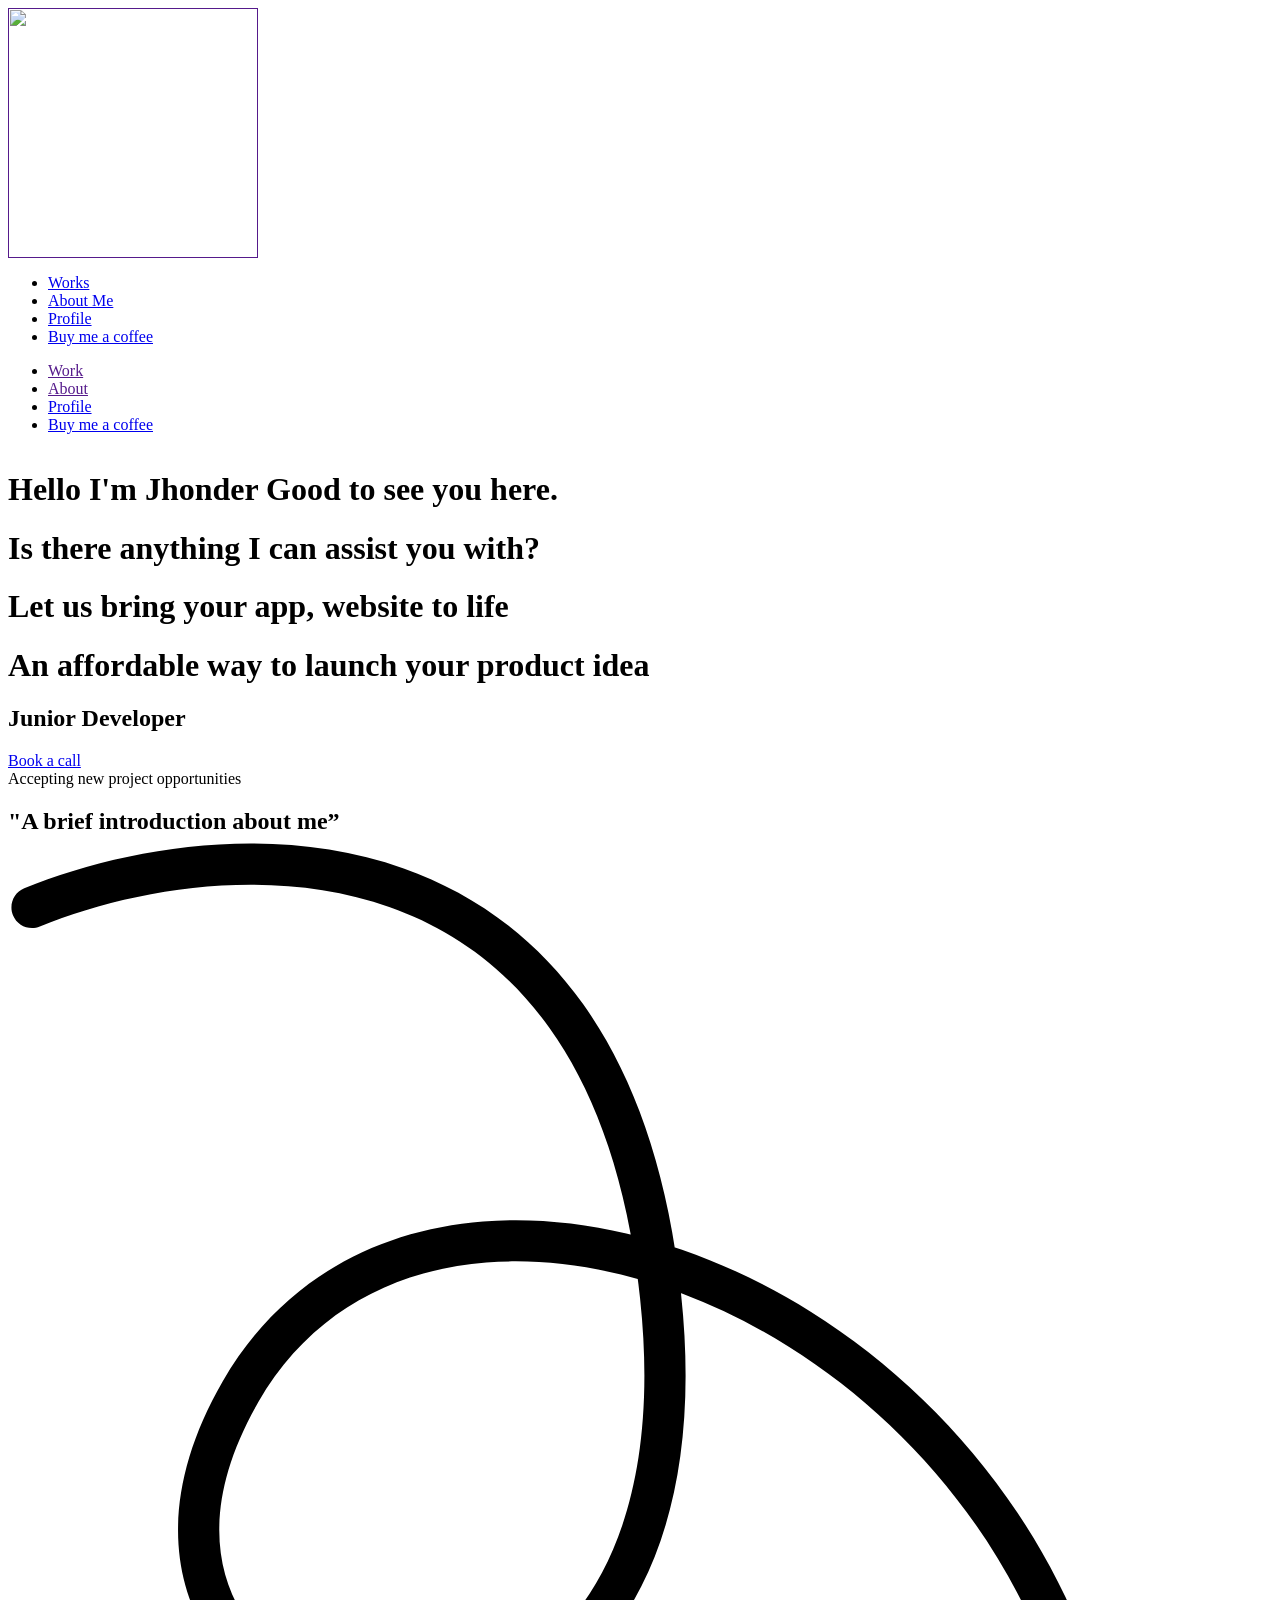
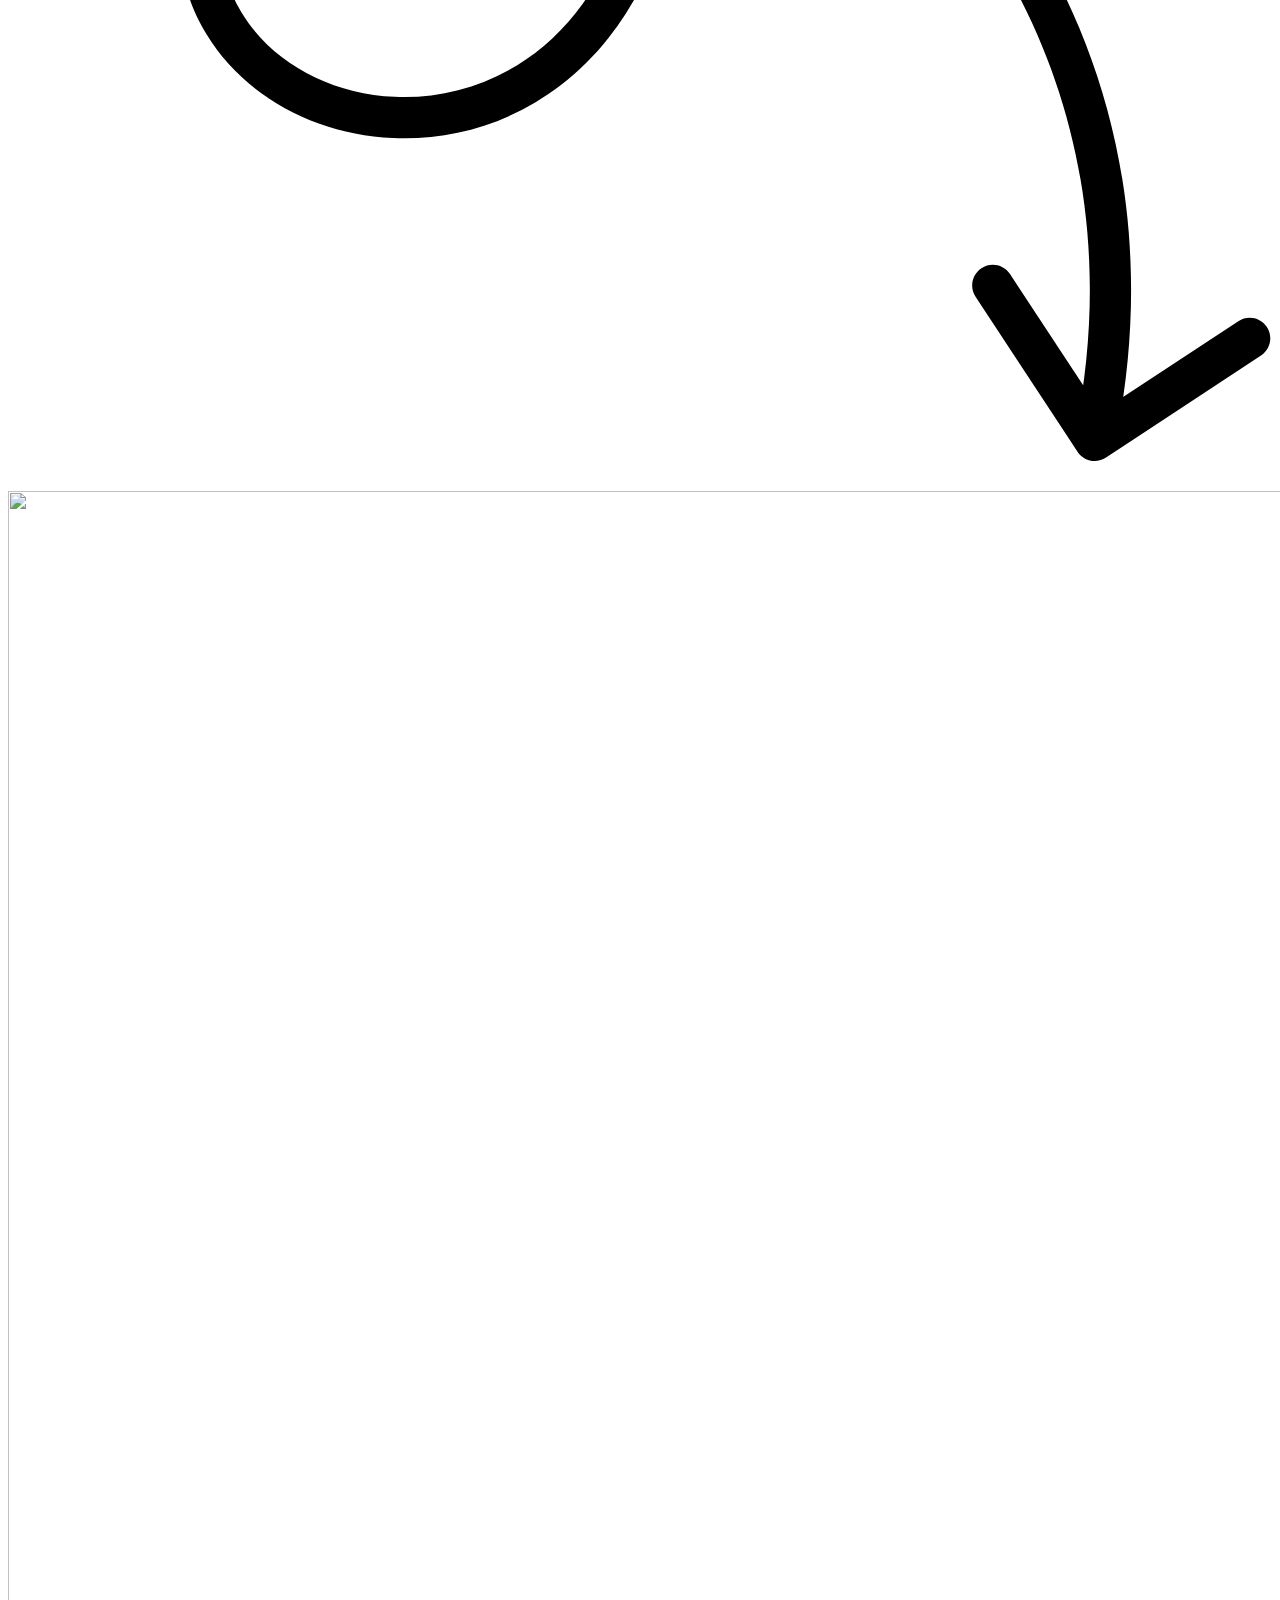
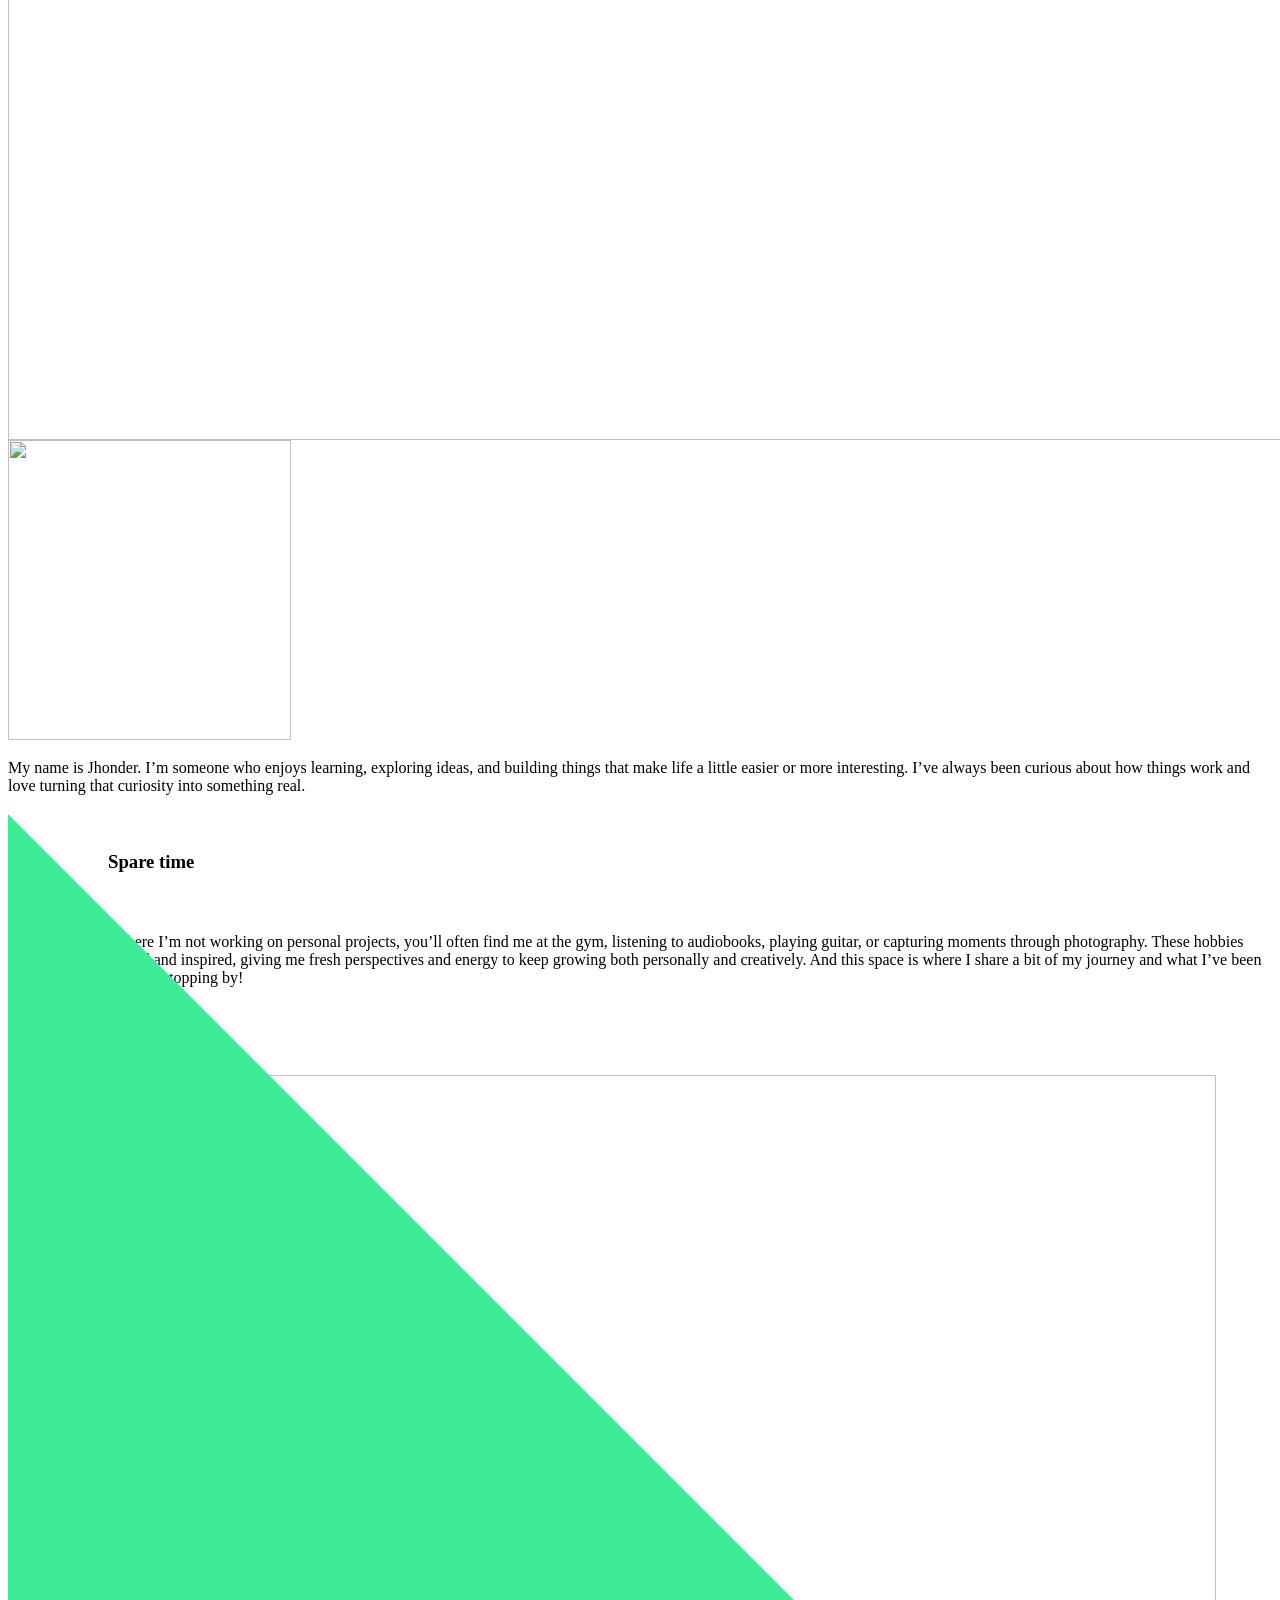
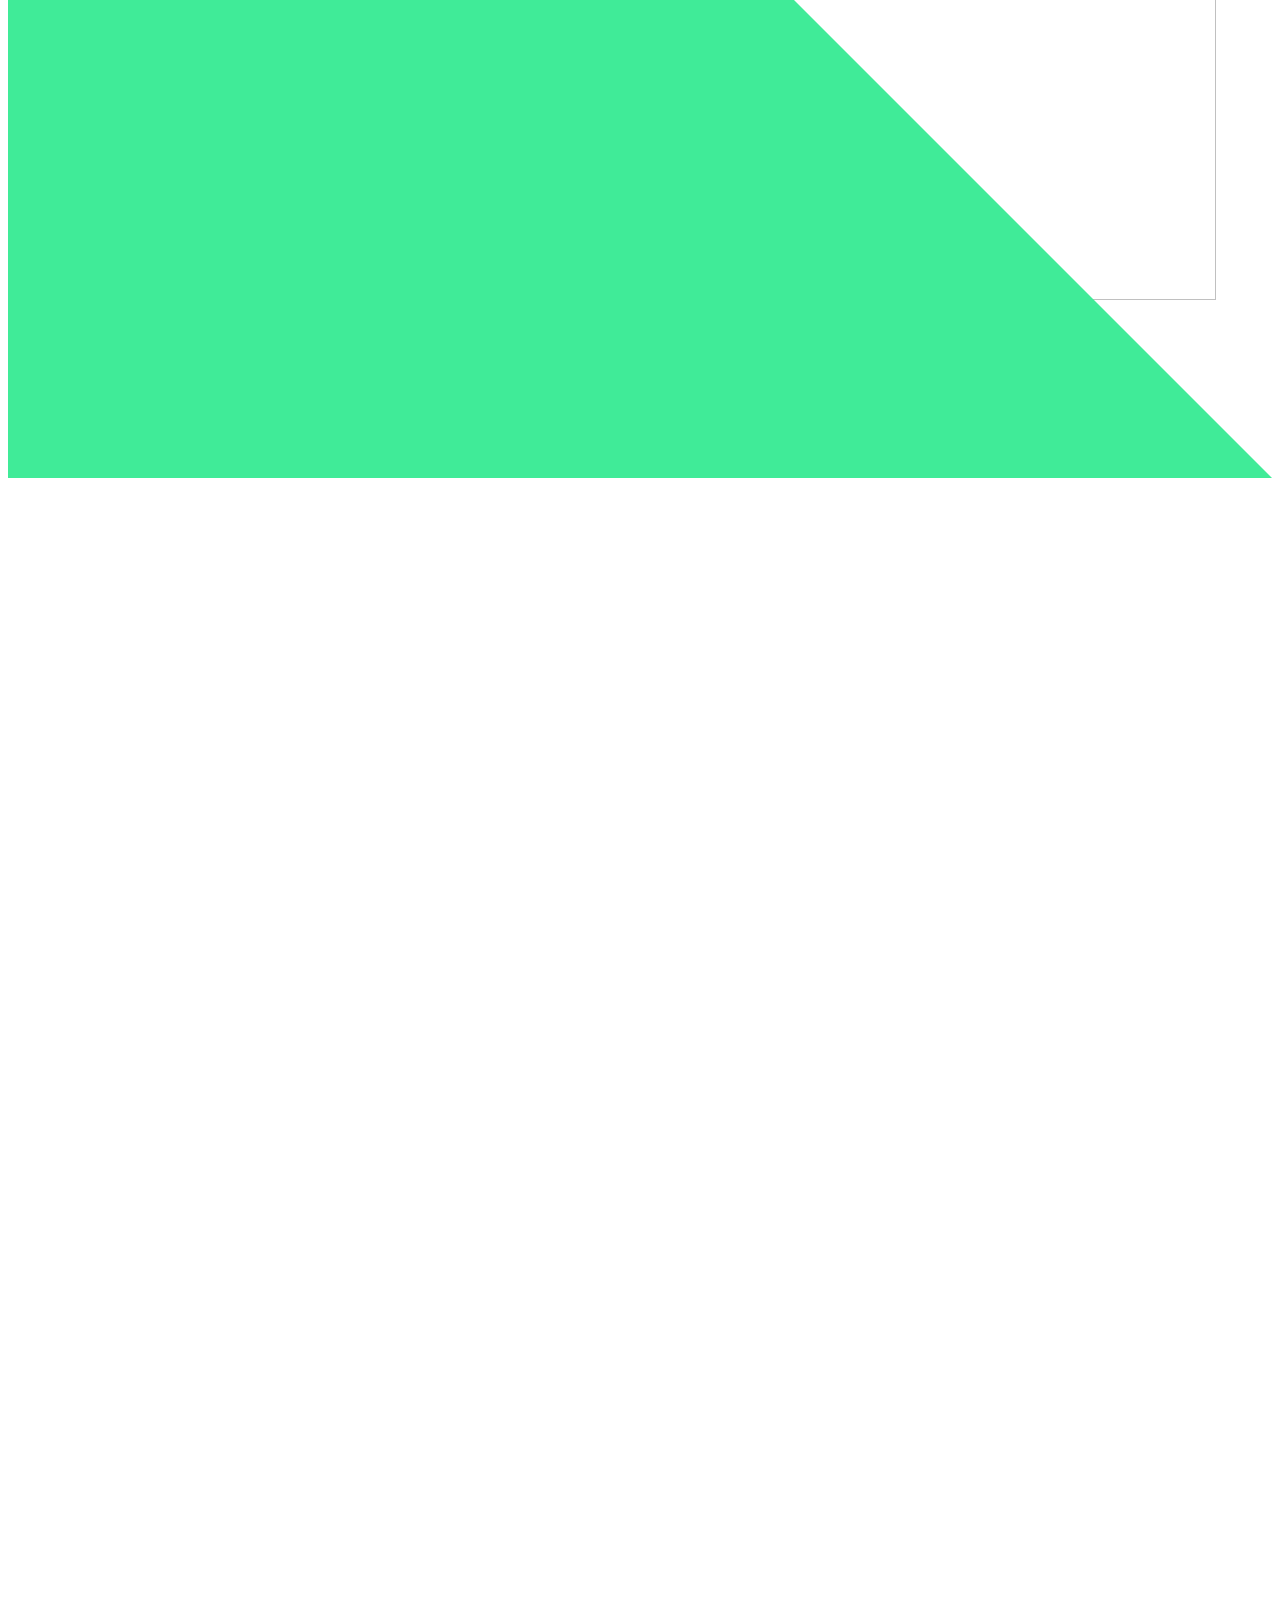
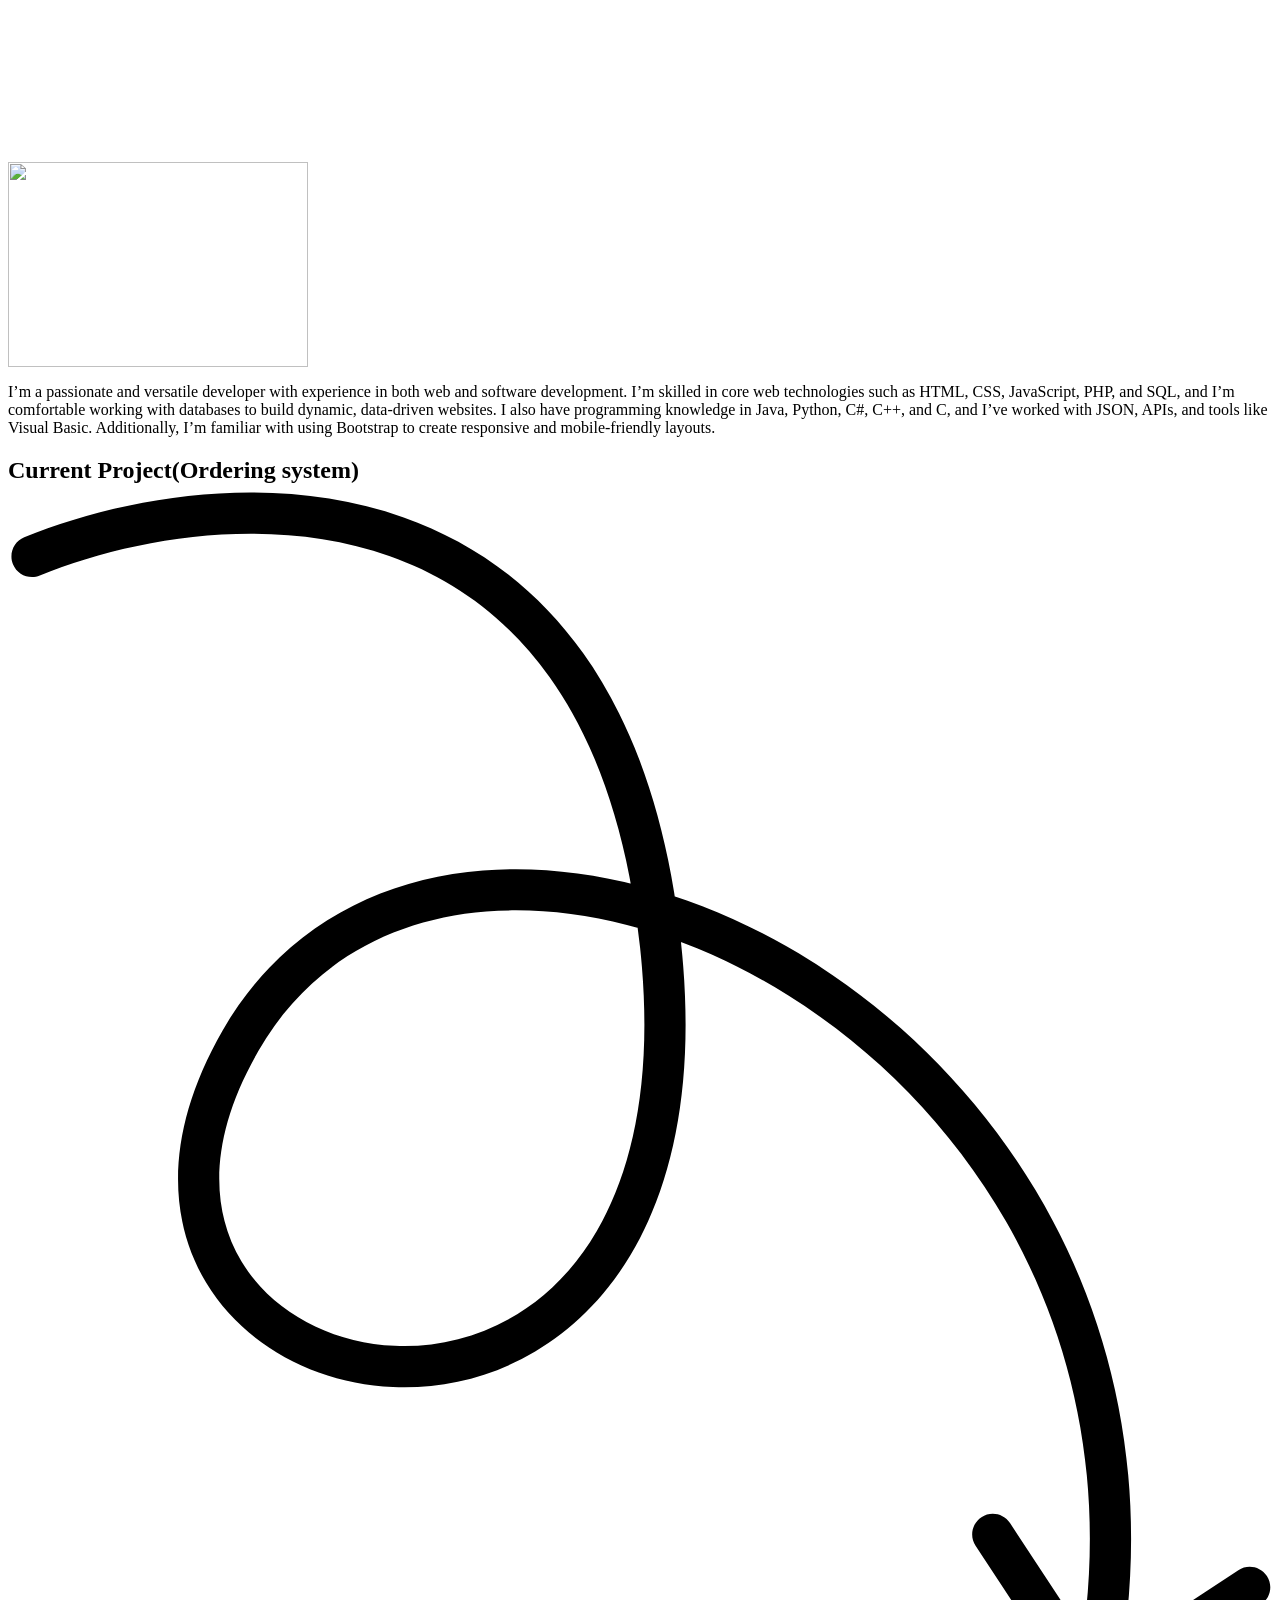
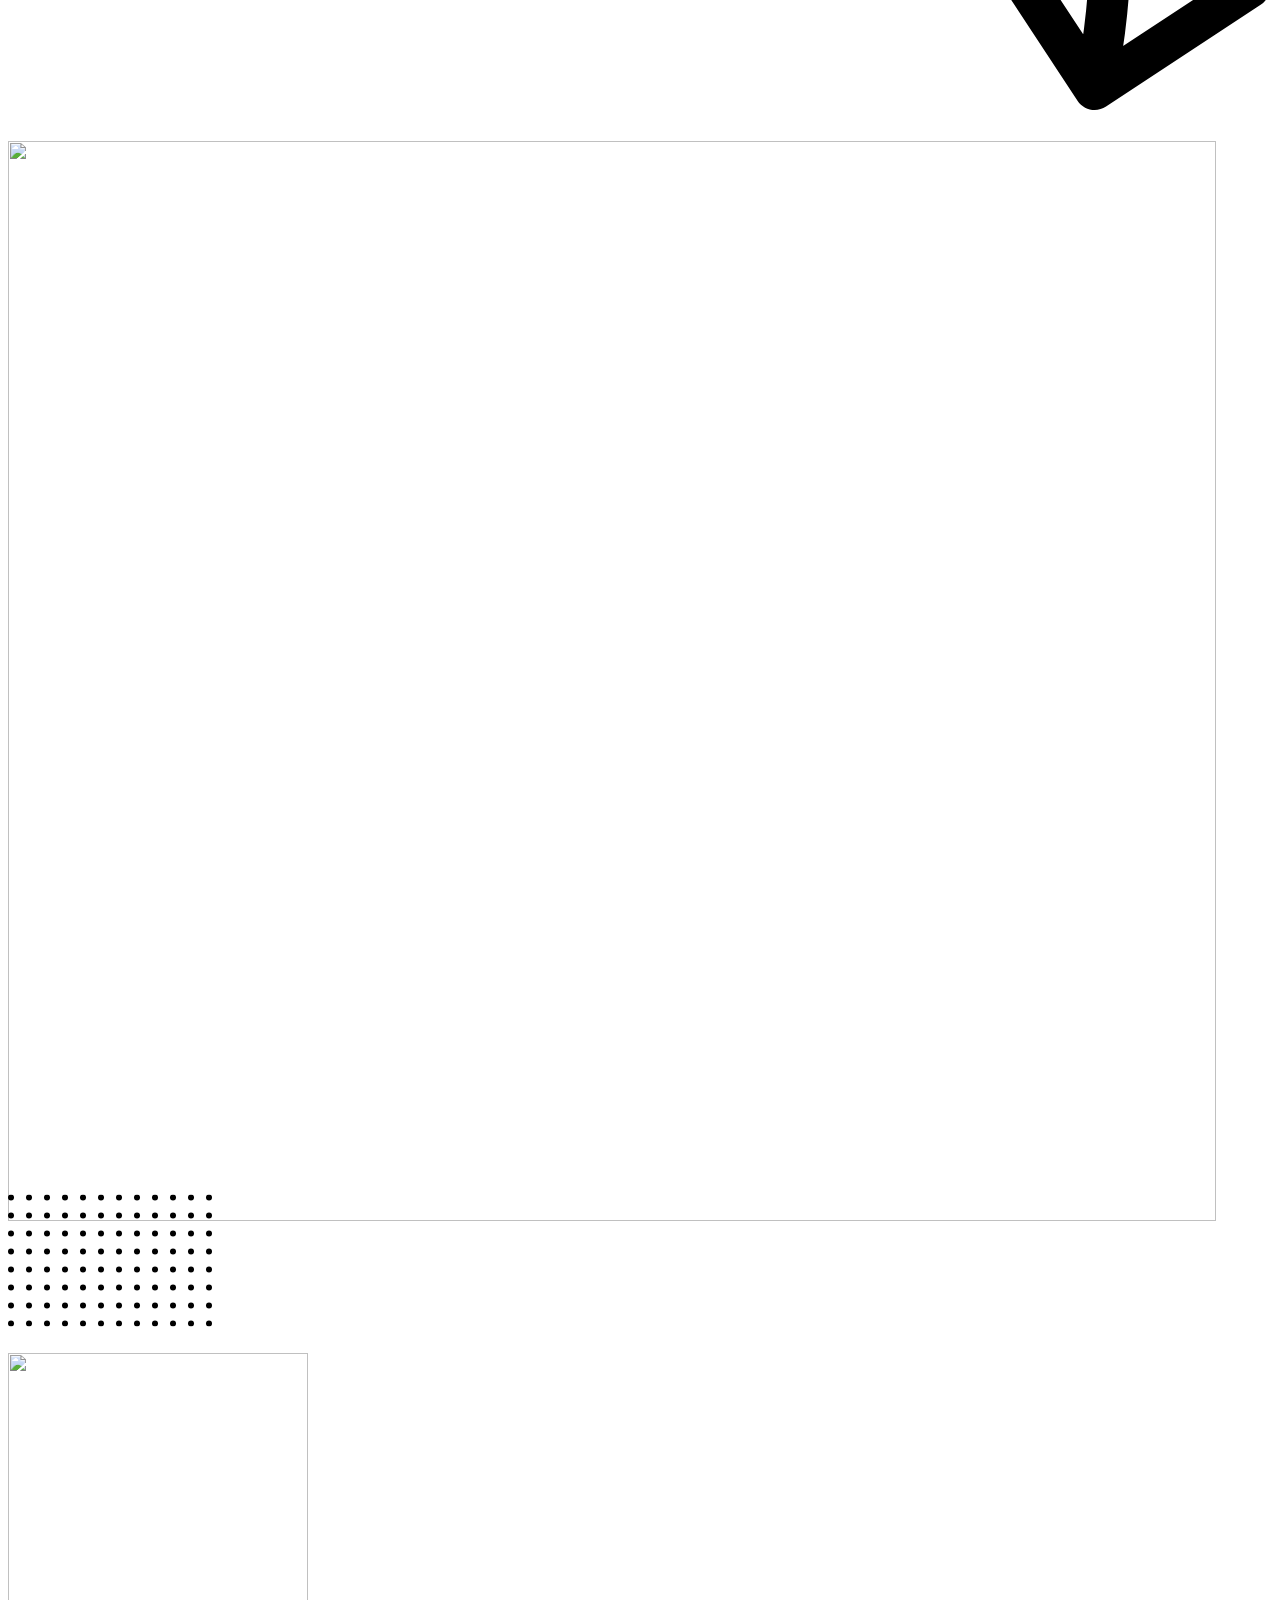
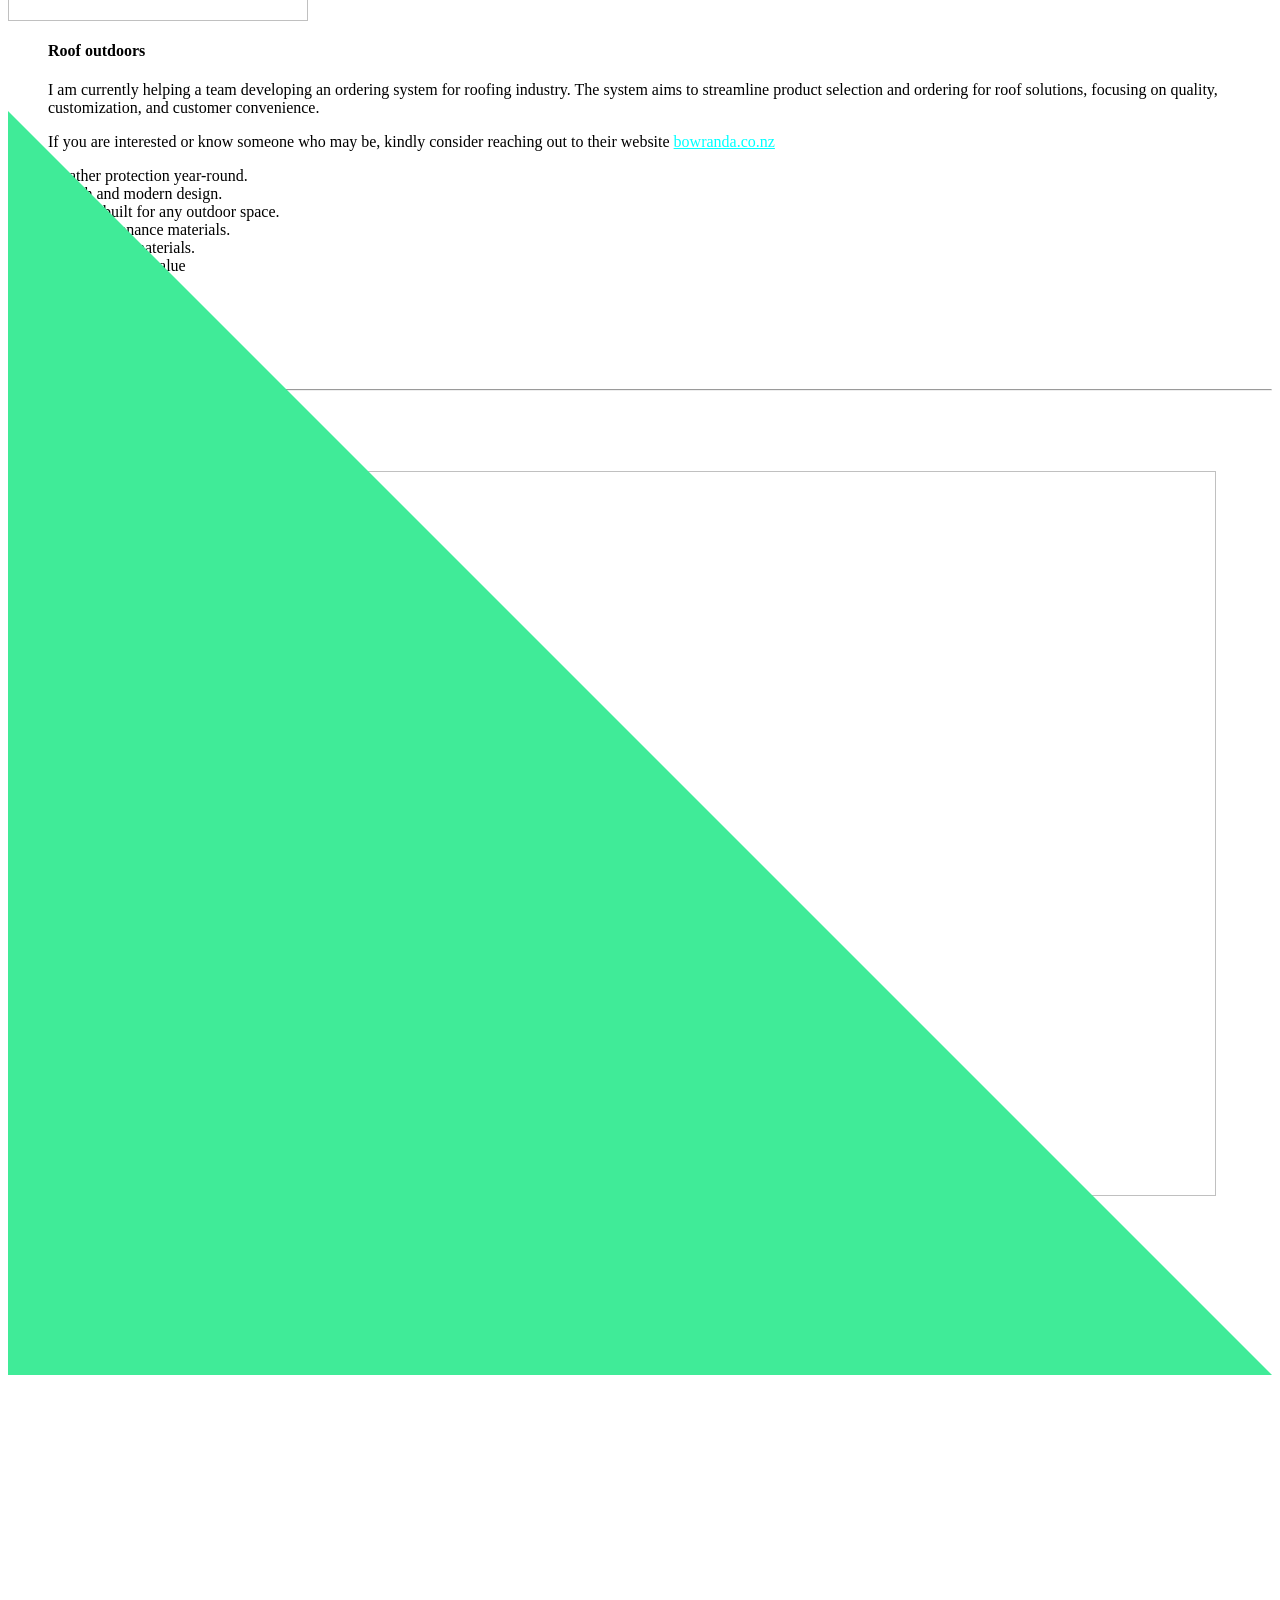
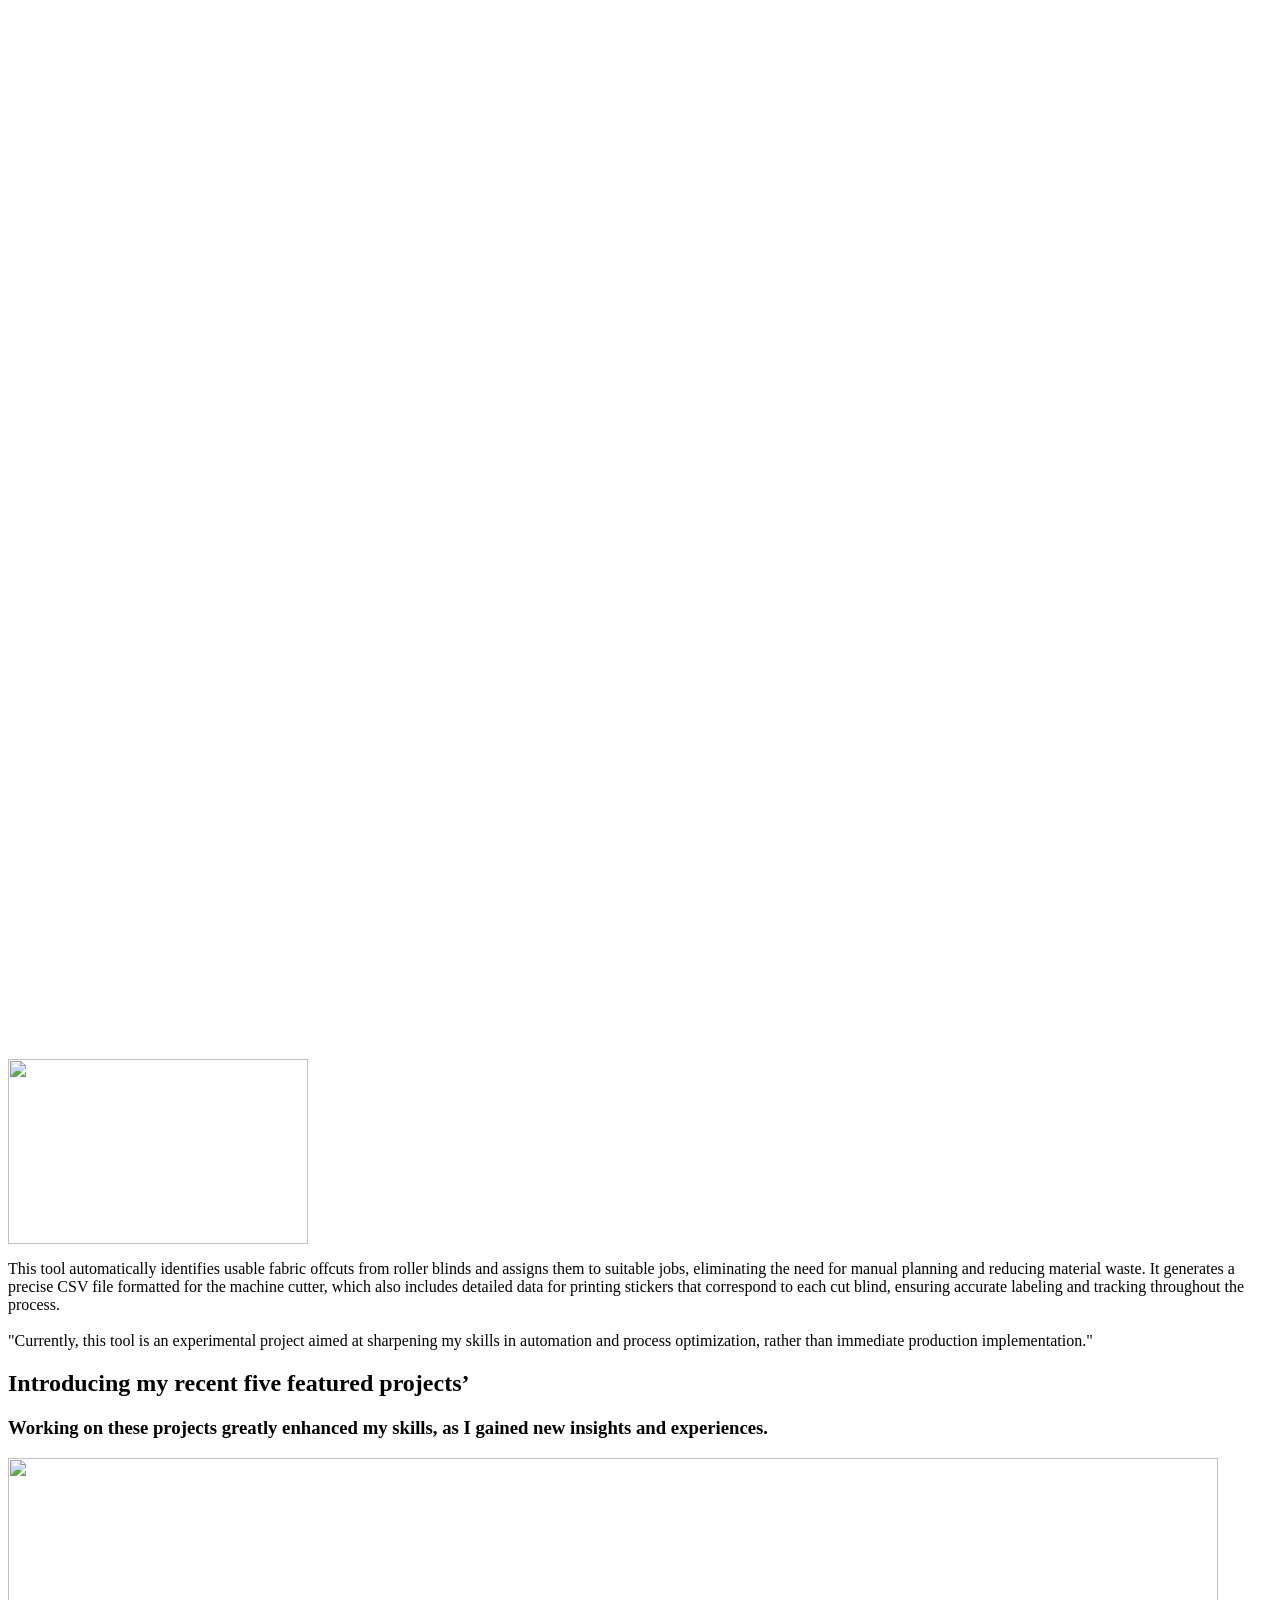
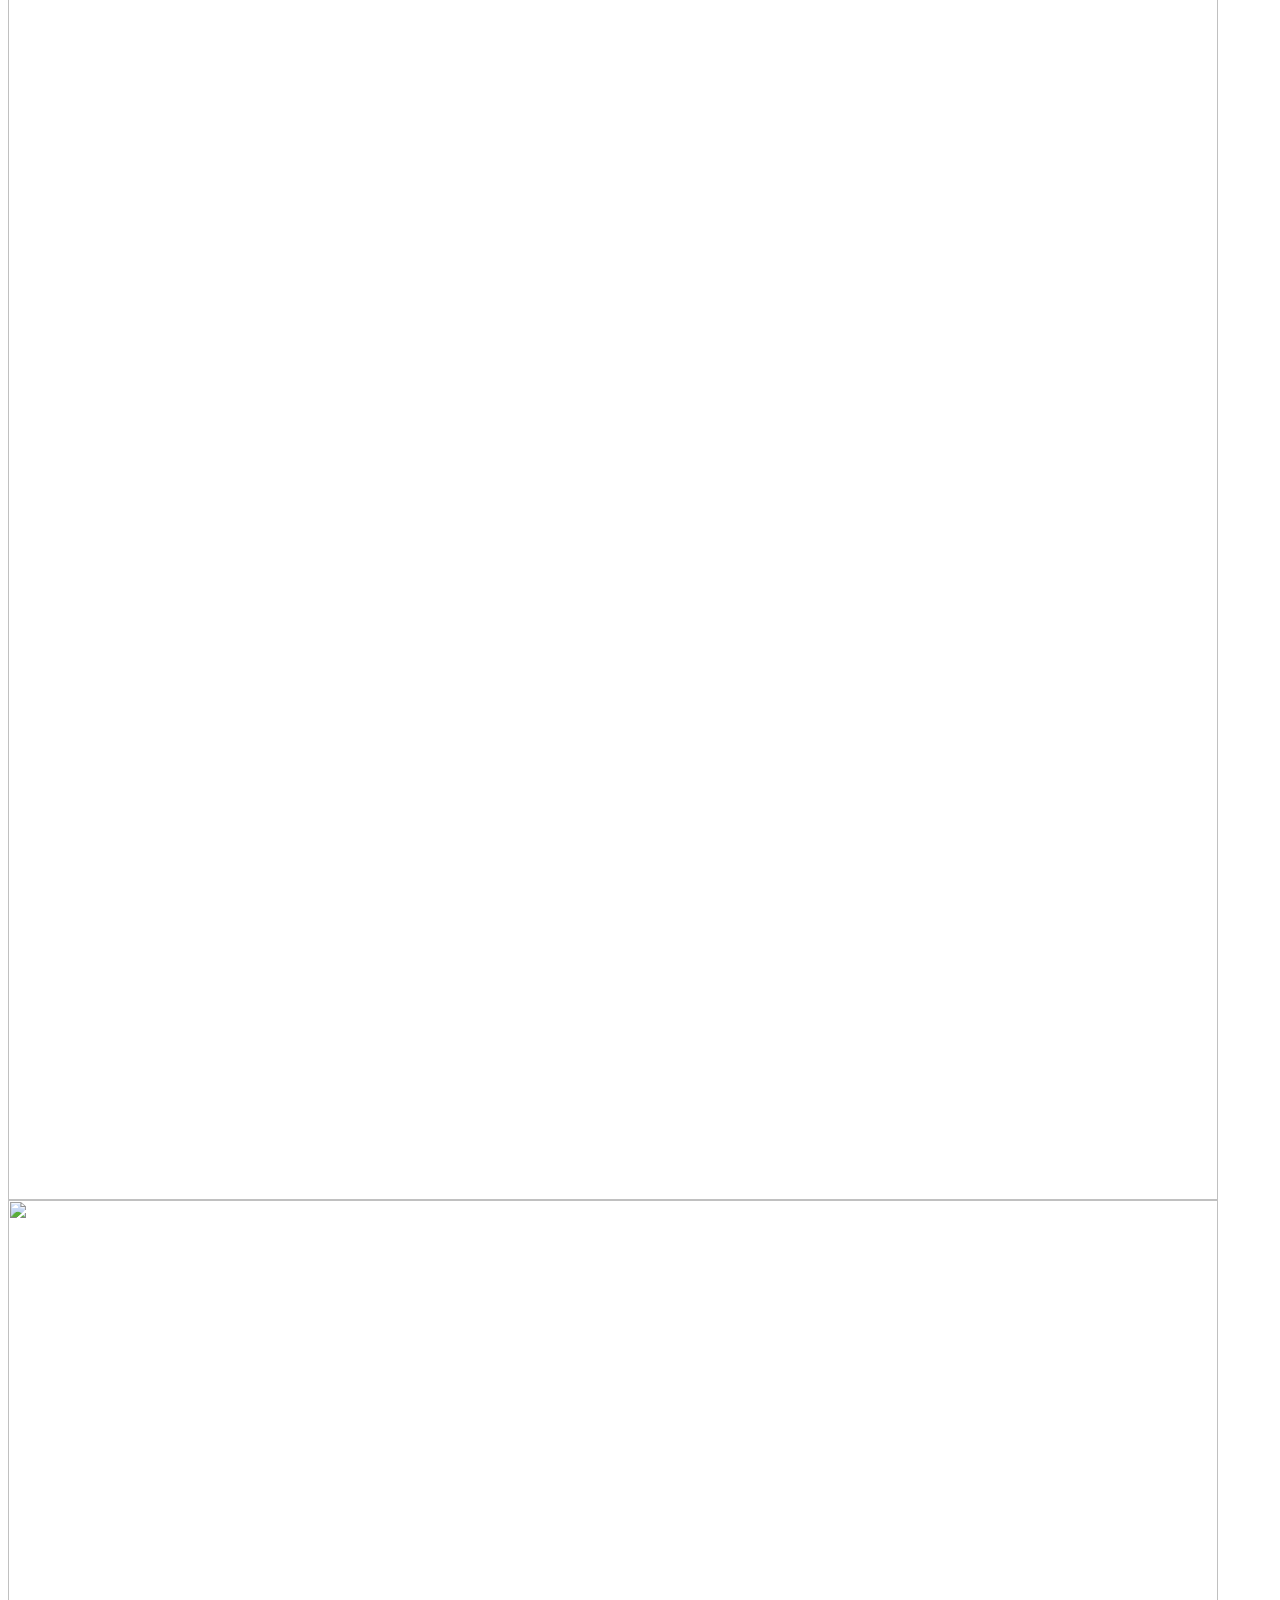
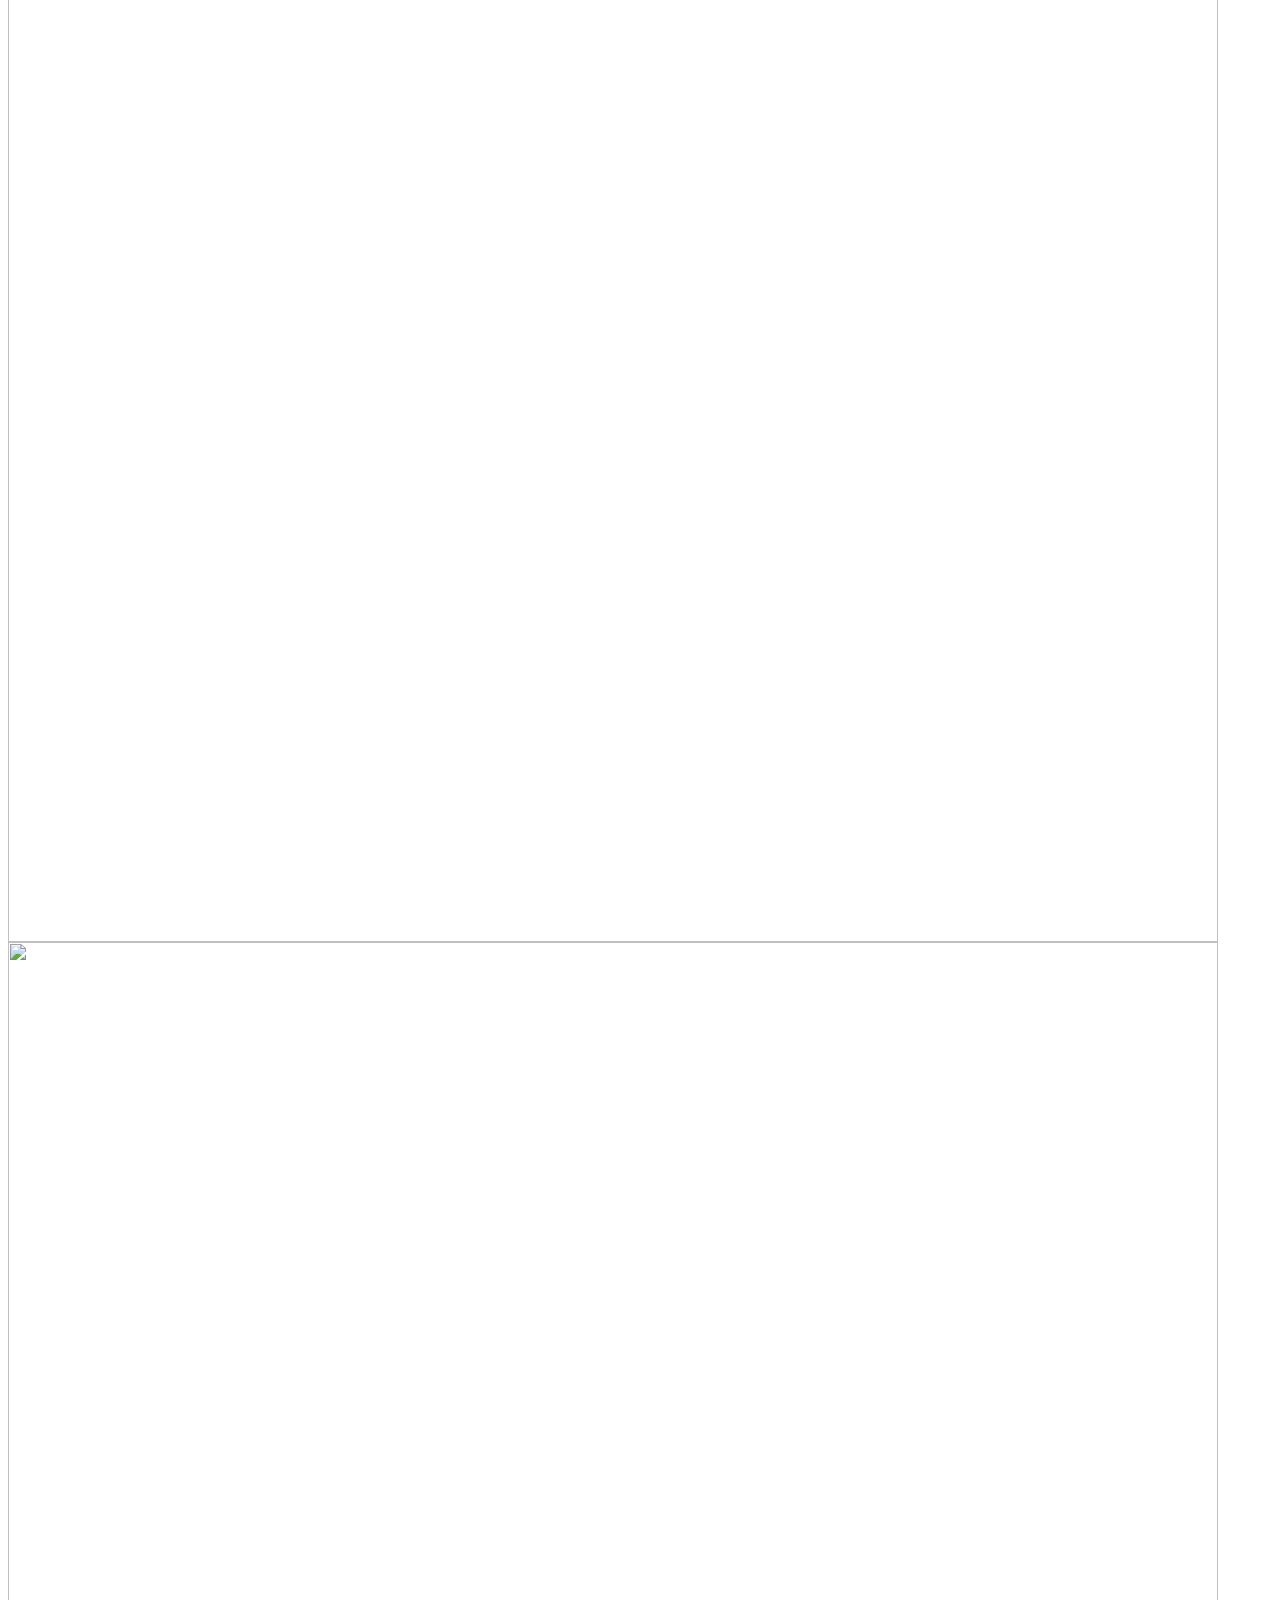
==== commit 42ea2755: "Update index.html" ====
--- a/index.html
+++ b/index.html
@@ -127,7 +127,7 @@
                       <div class="video-hero__slide" aria-hidden="true">
               <h1 class="video-hero__title">
                 <span><span>Is there anything</span></span>
-                <span><span> I can assist<strong> you with?</strong></span></span>
+                <span><span> I can assist <strong>you with?</strong></span></span>
               </h1>
             </div>
                       <div class="video-hero__slide" aria-hidden="true">
@@ -193,6 +193,10 @@
     </div>
   </div>
 </image-with-text>  <full-screen-image-slider class="full-screen-image-slider" slide-interval="4000">
+	<div class="slide">
+      <img class="small-img" loading="lazy" lazy-src="img/JTT_1085.JPG" alt="">
+      <img class="large-img" loading="lazy" lazy-src="img/JTT_1085.JPG" alt="">
+	</div>
       <div class="slide">
       <img class="small-img" loading="lazy" src="img/ptghy1.JPG" alt="">
       <img class="large-img" loading="lazy" src="img/ptghy1.JPG" alt="">
@@ -205,10 +209,6 @@
       <img class="small-img" loading="lazy" lazy-src="img/ptghy3.JPG" alt="">
       <img class="large-img" loading="lazy" lazy-src="img/ptghy3.JPG" alt="">
     </div>
-      <div class="slide">
-      <img class="small-img" loading="lazy" lazy-src="img/JTT_1085.JPG" alt="">
-      <img class="large-img" loading="lazy" lazy-src="img/JTT_1085.JPG" alt="">
-	</div>
   </full-screen-image-slider>
   <image-with-text class="image-with-text image-with-text--cols- section-block section-block--light  ">
   <div class="page-container">
@@ -460,8 +460,7 @@
 		<h4>Roof outdoors</h4>
 		<p>I am currently helping a team developing an ordering system for roofing industry. The system aims to streamline product selection and ordering for roof solutions, focusing on quality, customization, and customer convenience.</p>
 		<p>If you are interested or know someone who may be, kindly consider reaching out to their website
-		<a class = "contact" href="https://bowranda.co.nz/">bowranda.co.nz</a> or to my work email
-		<a class = "contact" href="mailto:youremail@example.com">hidden</a></p>
+		<a class = "contact" href="https://bowranda.co.nz/">bowranda.co.nz</a>
 <li>Weather protection year-round.</li>
 <li>Stylish and modern design.</li>
 <li>Custom-built for any outdoor space.</li>
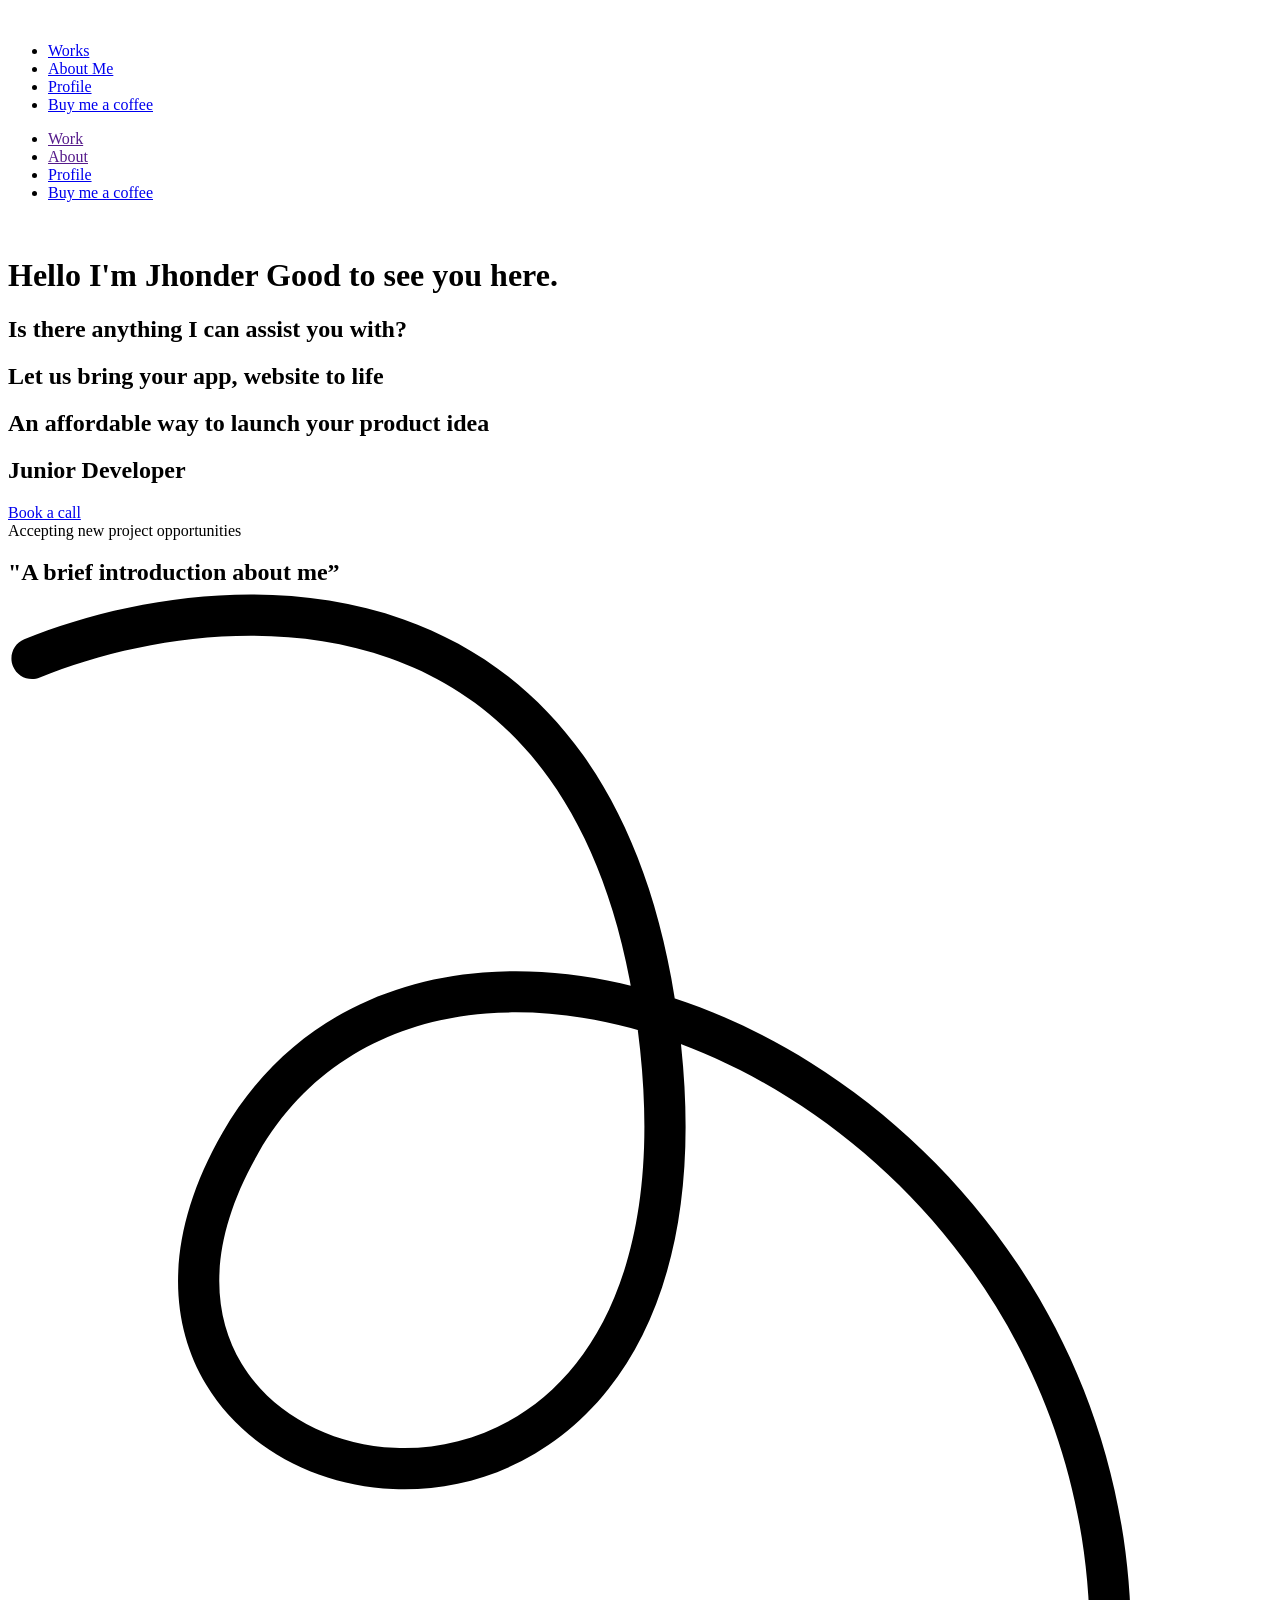
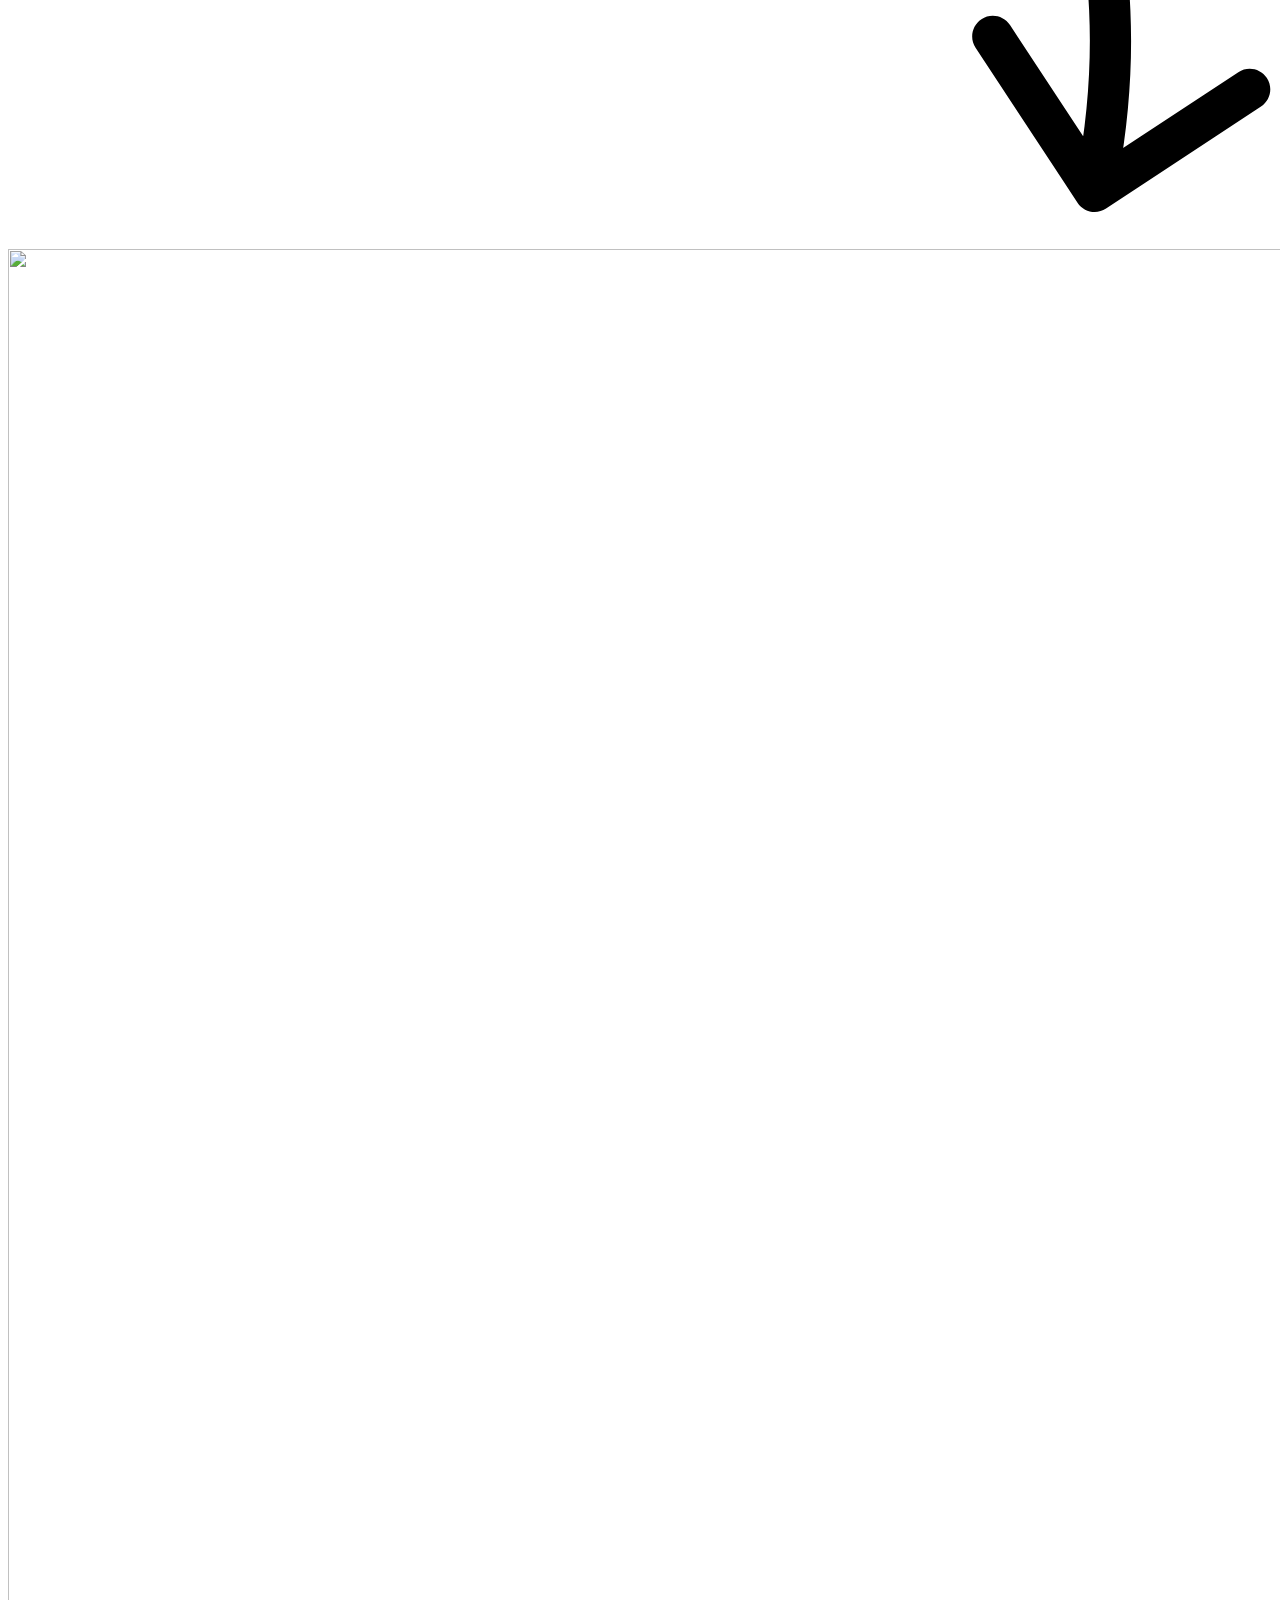
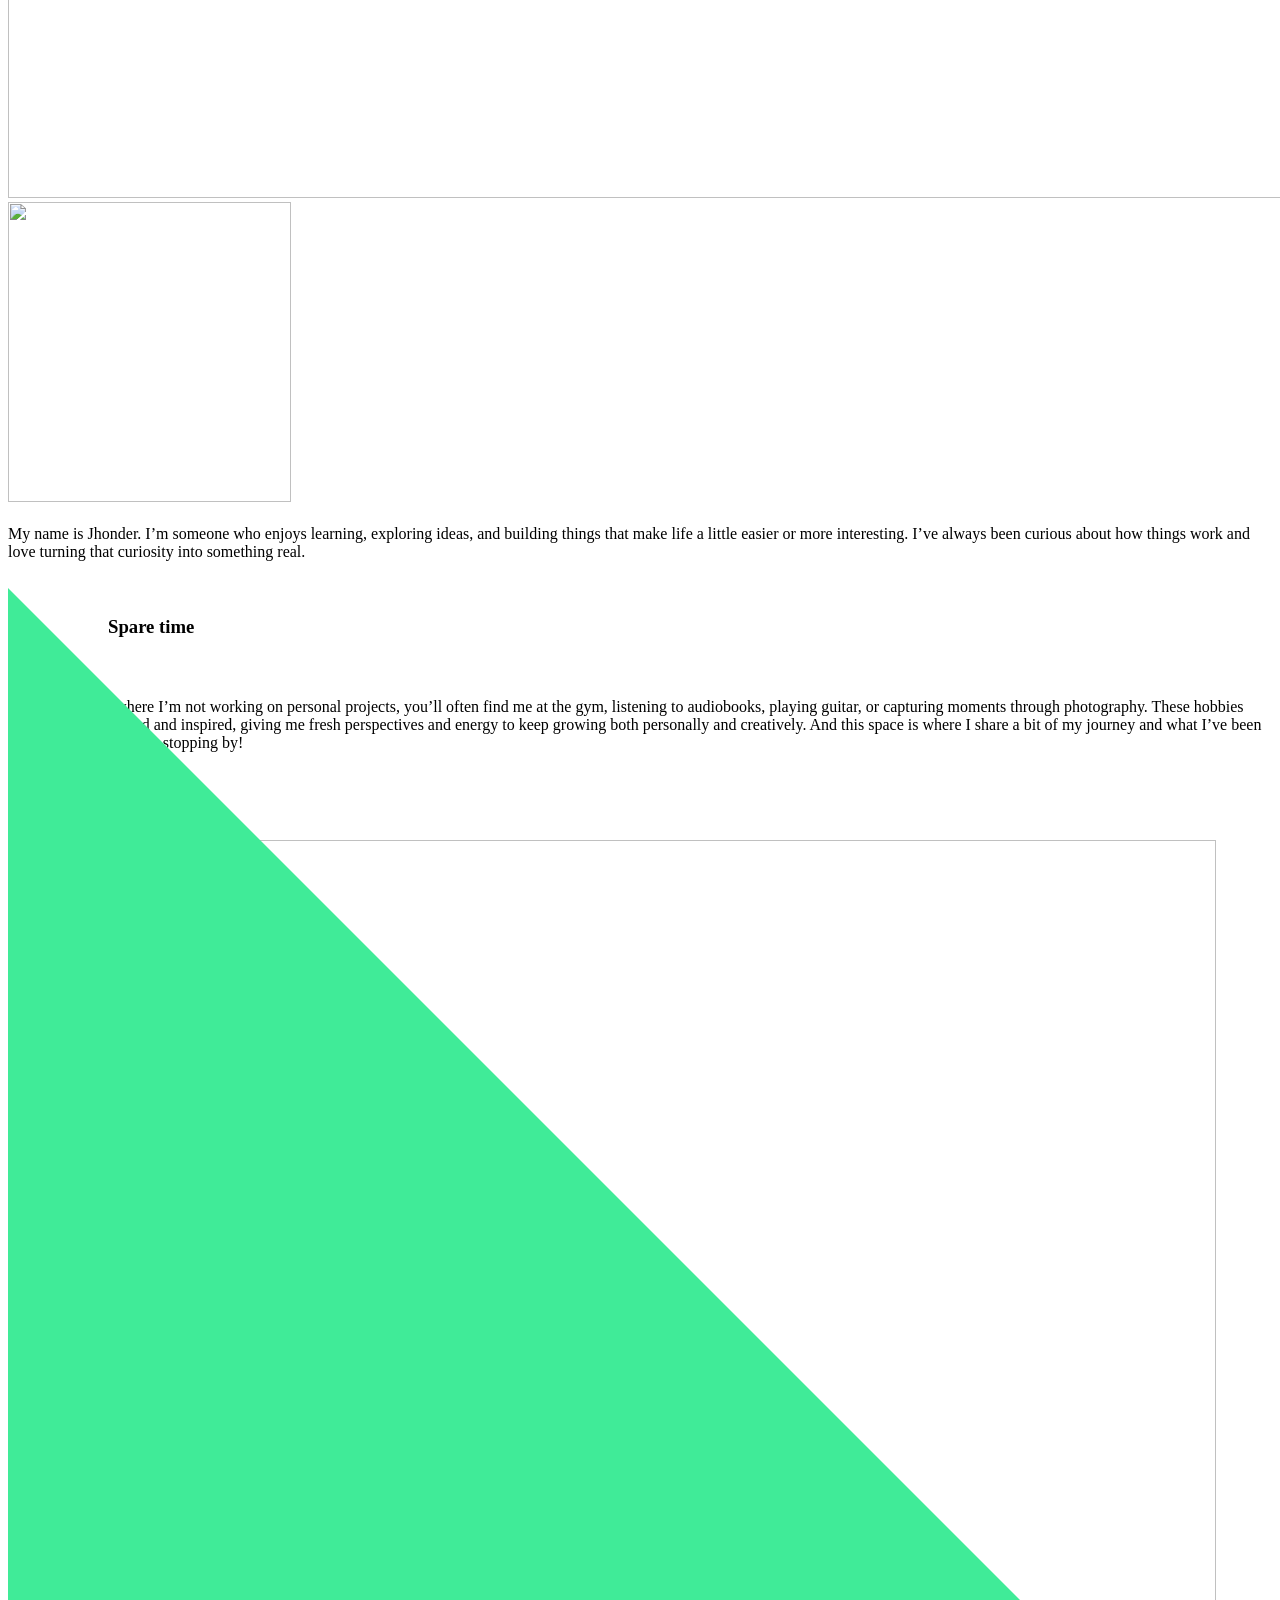
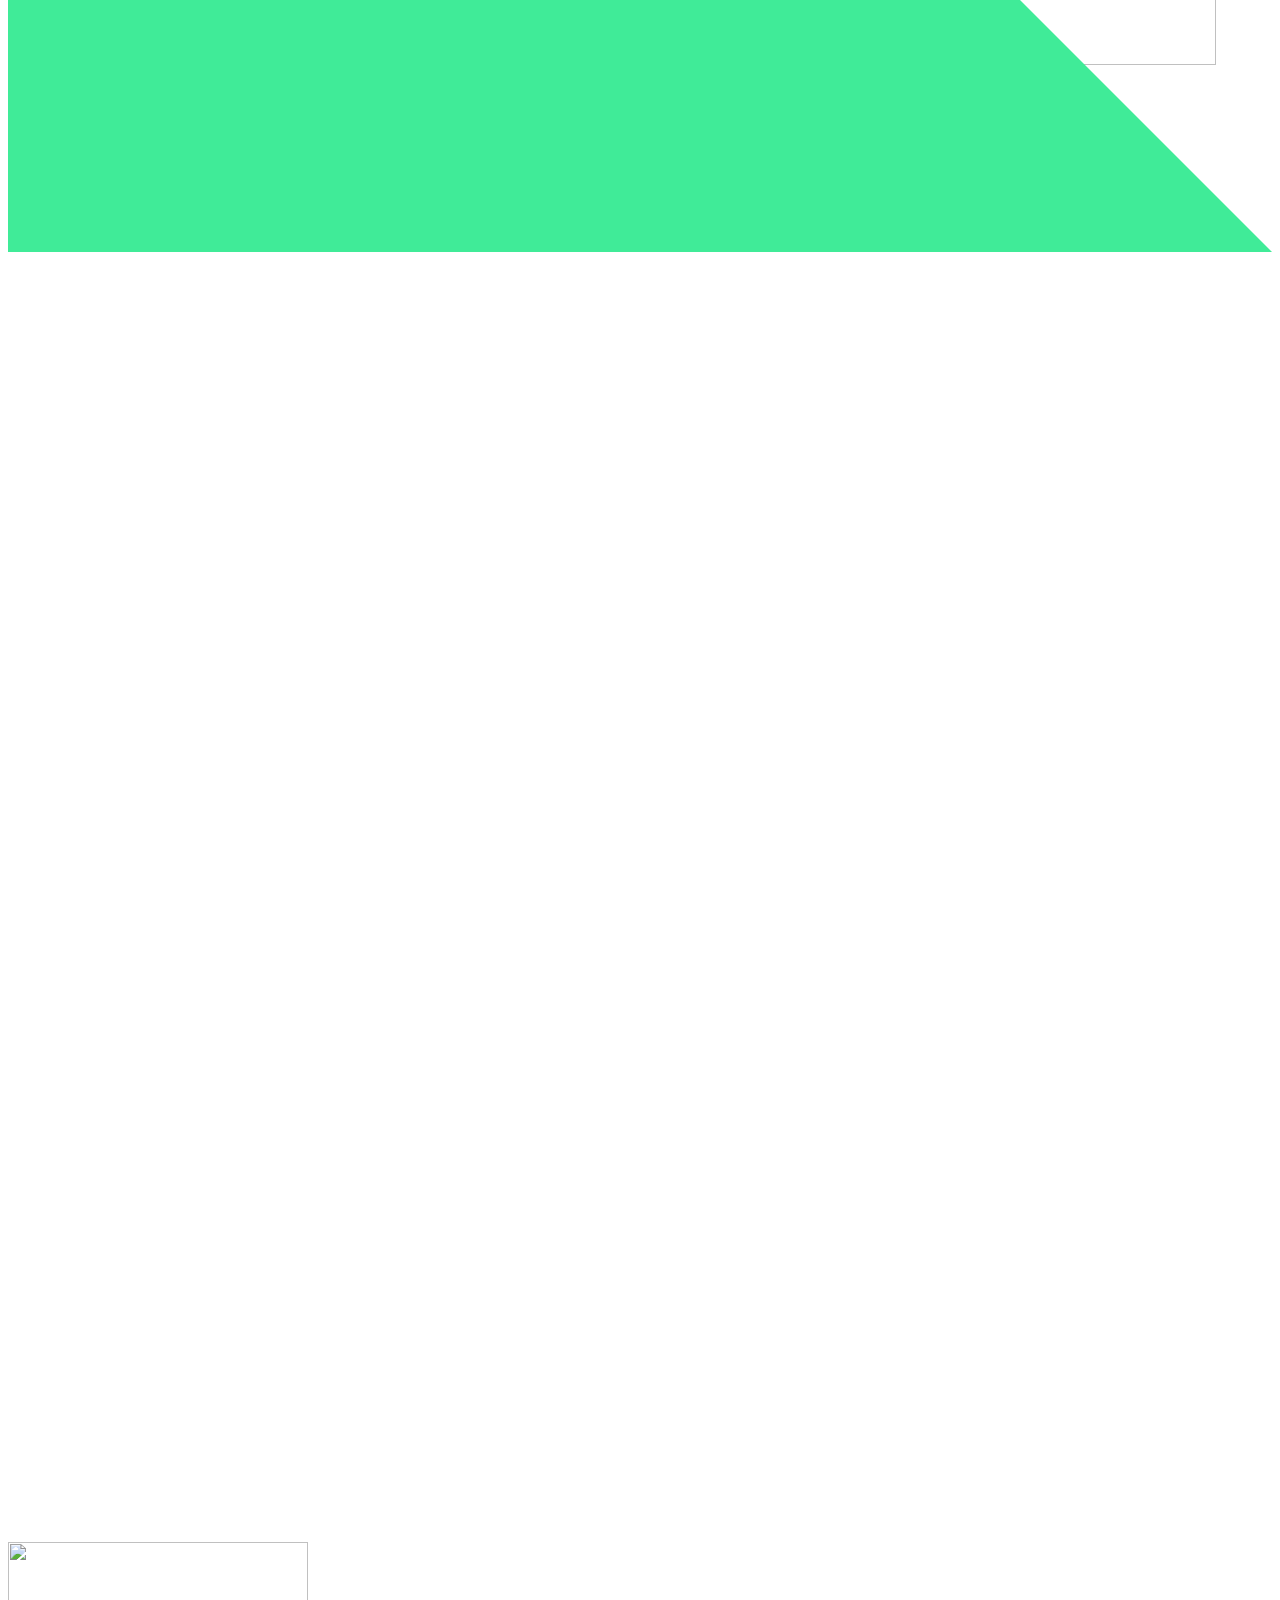
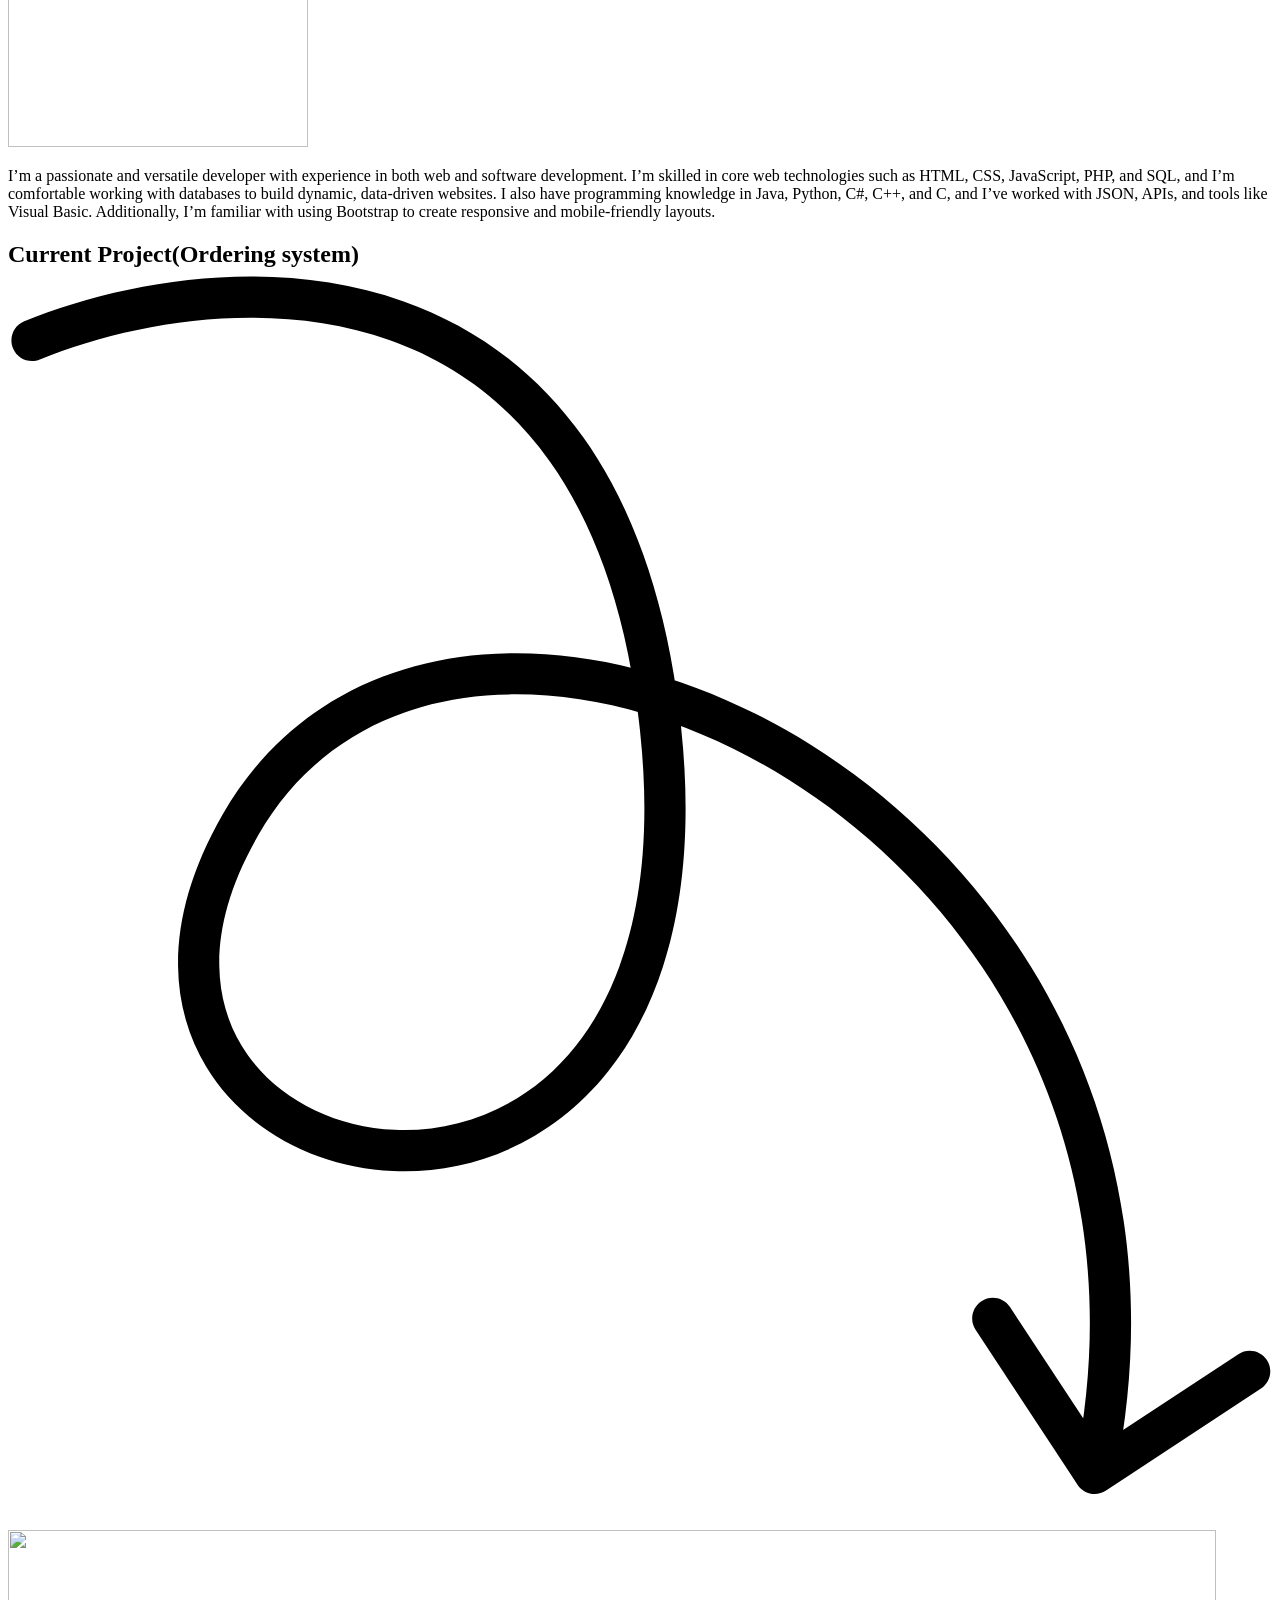
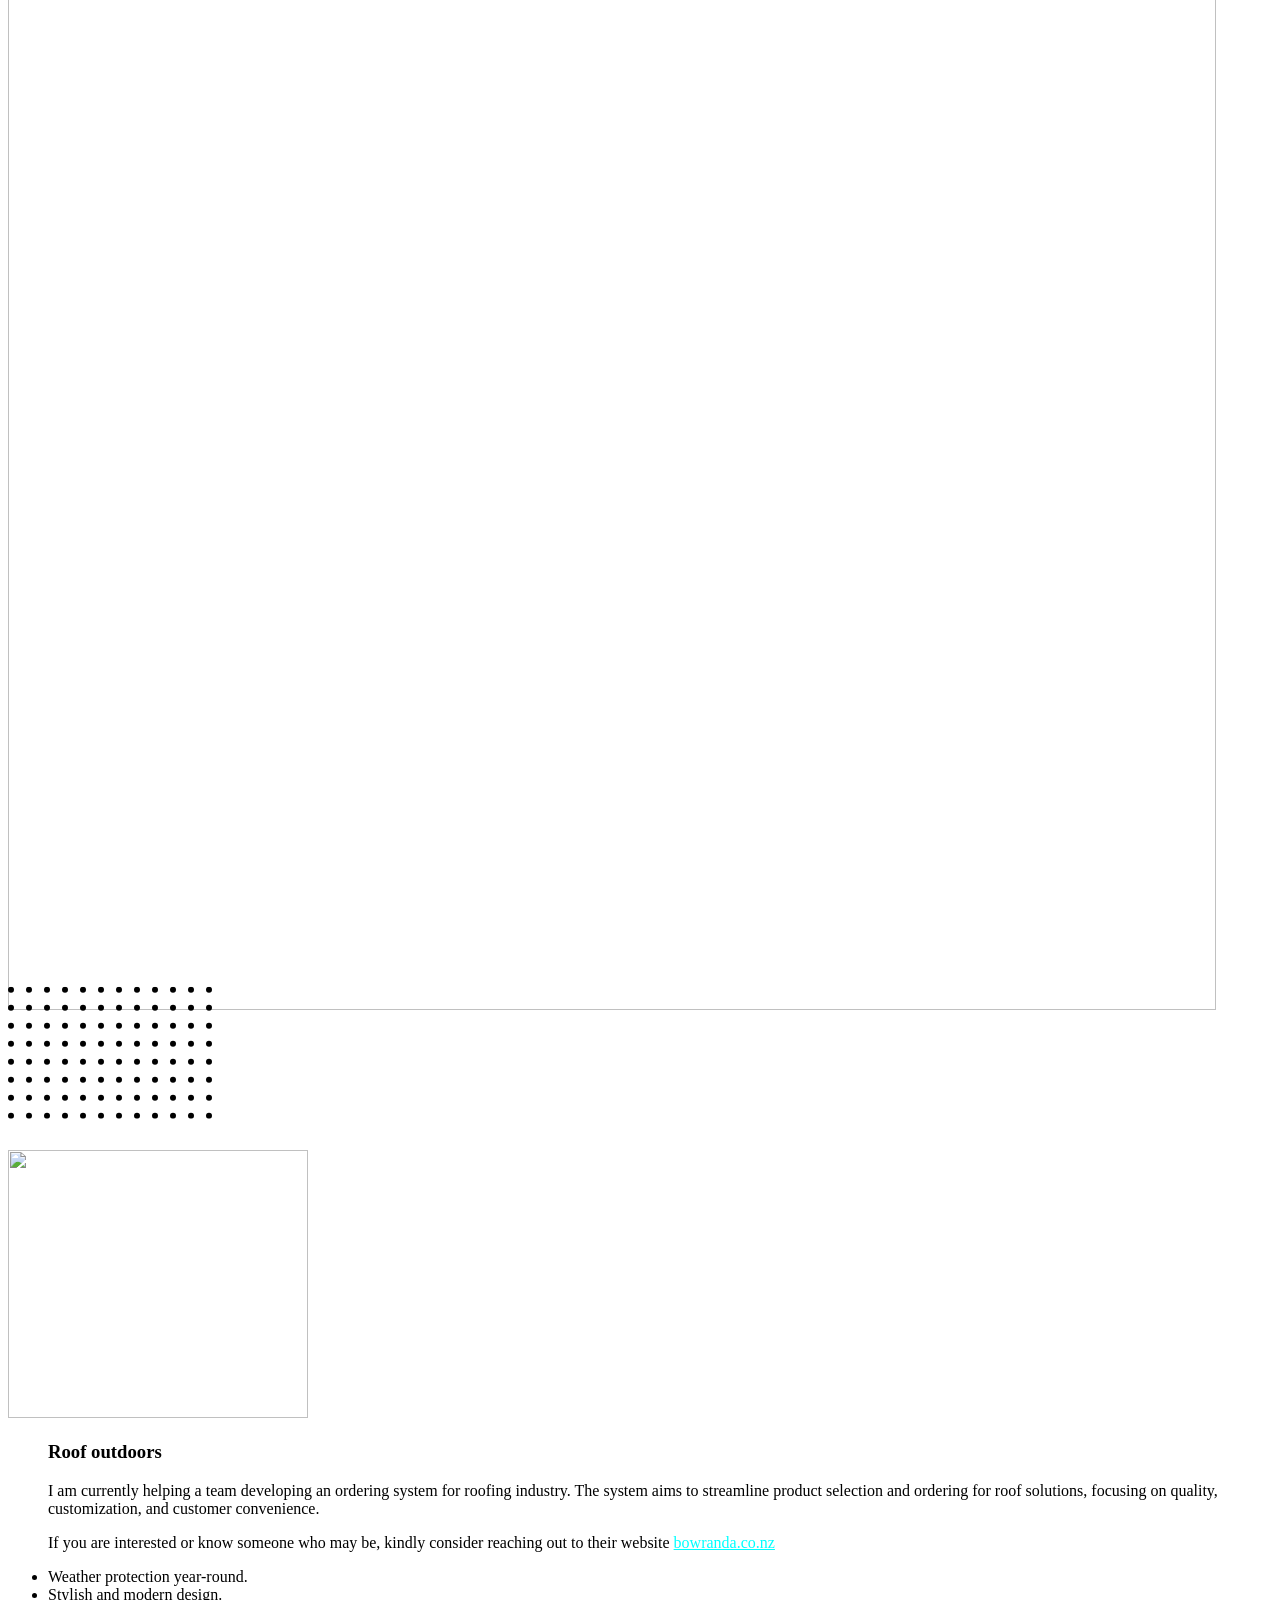
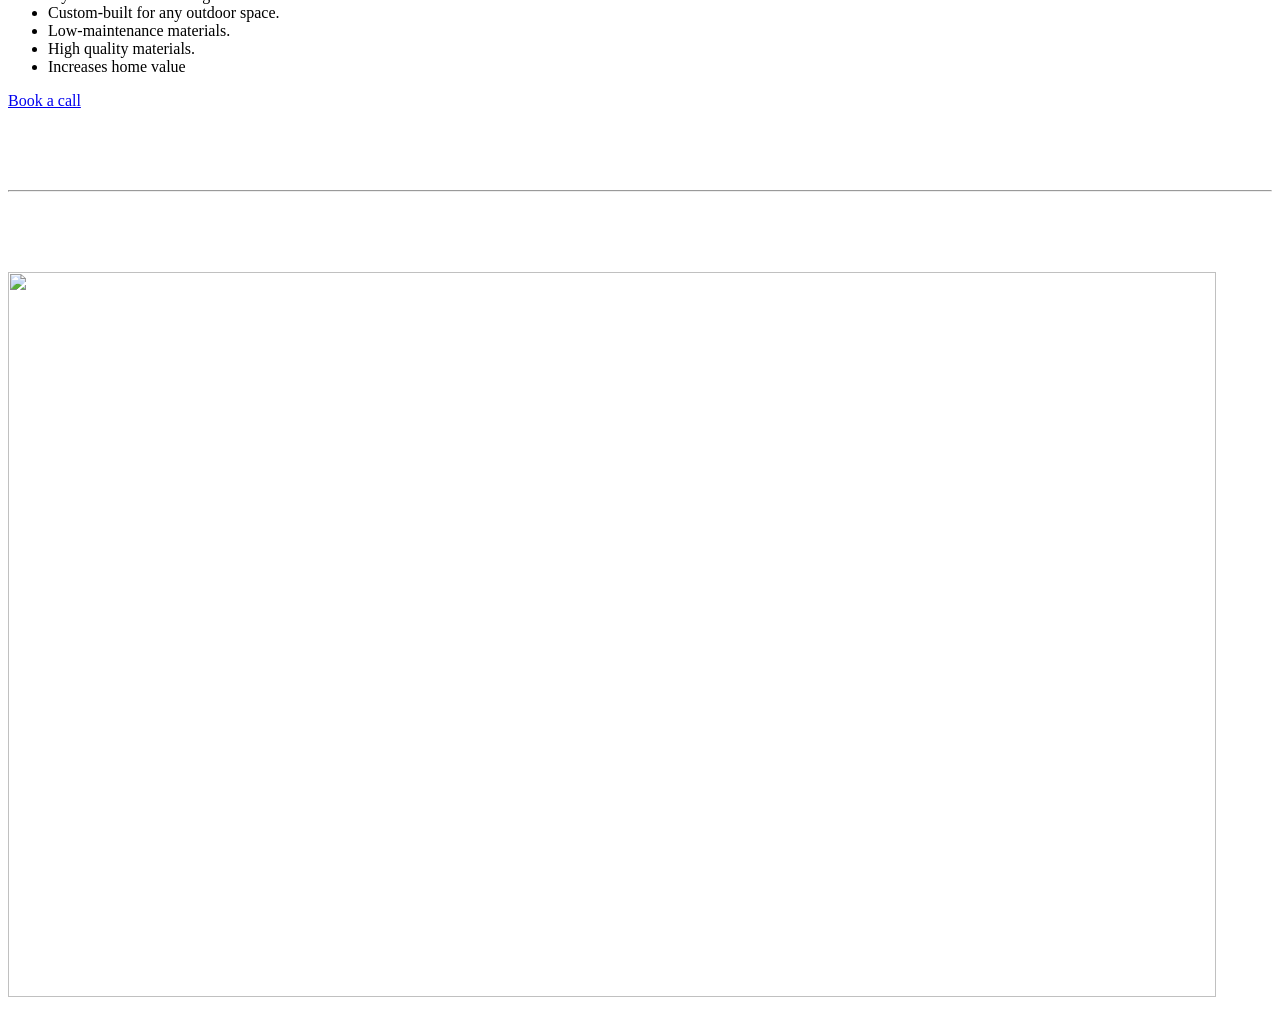
==== commit 4fe00f85: "Update index.html" ====
--- a/index.html
+++ b/index.html
@@ -1,3 +1,4 @@
+<!doctype html>
 <html lang="en" class="no-js"><!--<![endif]--><head>		
 	<title>JT Digital</title>
 	
@@ -77,7 +78,7 @@
     <div class="header__container page-container">
       <header-logo data-prevent-action="true" class="header__logo">
         <a href="" title="Visit the homepage">
-		<img id = "jtlogo" src = "img/logo.png">
+		<img id = "jtlogo" src = "img/logo.png" alt="">
         </a>
       </header-logo>
 
@@ -125,22 +126,22 @@
               </h1>
             </div>
                       <div class="video-hero__slide" aria-hidden="true">
-              <h1 class="video-hero__title">
+              <h2 class="video-hero__title">
                 <span><span>Is there anything</span></span>
                 <span><span> I can assist <strong>you with?</strong></span></span>
-              </h1>
+              </h2>
             </div>
                       <div class="video-hero__slide" aria-hidden="true">
-              <h1 class="video-hero__title">
+              <h2 class="video-hero__title">
                 <span><span>Let us bring your app,</span></span>
                 <span><span>website <strong>to life</strong></span></span>
-              </h1>
+              </h2>
             </div>
                       <div class="video-hero__slide" aria-hidden="true">
-              <h1 class="video-hero__title">
+              <h2 class="video-hero__title">
                 <span><span>An affordable way to</span></span>
                 <span><span>launch your product <strong>idea</strong></span></span>
-              </h1>
+              </h2>
             </div>
                   </div>
         <h2 class="video-hero__caption">Junior Developer</h2>
@@ -457,10 +458,10 @@
           <img width="300" height="268" src="img/bowranda.jpg" class="attachment-medium size-medium" alt="" loading="lazy" decoding="async" sizes="auto, (max-width: 300px) 100vw, 300px">        </div>
 
         <ul class="spaced-list">
-		<h4>Roof outdoors</h4>
+		<h3>Roof outdoors</h3>
 		<p>I am currently helping a team developing an ordering system for roofing industry. The system aims to streamline product selection and ordering for roof solutions, focusing on quality, customization, and customer convenience.</p>
 		<p>If you are interested or know someone who may be, kindly consider reaching out to their website
-		<a class = "contact" href="https://bowranda.co.nz/">bowranda.co.nz</a>
+		<a class = "contact" href="https://bowranda.co.nz/">bowranda.co.nz</a></p>
 <li>Weather protection year-round.</li>
 <li>Stylish and modern design.</li>
 <li>Custom-built for any outdoor space.</li>
@@ -486,475 +487,4 @@
 		sizes="auto, (max-width: 1208px) 100vw, 1208px">
 		
 		<div class="image-with-text__image-dots" style="translate: none; rotate: none; scale: none; transform: translate(0%, -20%);">
-            <svg xmlns="http://www.w3.org/2000/svg" width="204" height="132" viewBox="0 0 204 132" fill="none">
-  <circle cx="3" cy="3" r="3" fill="currentColor"></circle>
-  <circle cx="21" cy="3" r="3" fill="currentColor"></circle>
-  <circle cx="39" cy="3" r="3" fill="currentColor"></circle>
-  <circle cx="57" cy="3" r="3" fill="currentColor"></circle>
-  <circle cx="75" cy="3" r="3" fill="currentColor"></circle>
-  <circle cx="93" cy="3" r="3" fill="currentColor"></circle>
-  <circle cx="111" cy="3" r="3" fill="currentColor"></circle>
-  <circle cx="129" cy="3" r="3" fill="currentColor"></circle>
-  <circle cx="147" cy="3" r="3" fill="currentColor"></circle>
-  <circle cx="165" cy="3" r="3" fill="currentColor"></circle>
-  <circle cx="183" cy="3" r="3" fill="currentColor"></circle>
-  <circle cx="201" cy="3" r="3" fill="currentColor"></circle>
-  <circle cx="3" cy="21" r="3" fill="currentColor"></circle>
-  <circle cx="21" cy="21" r="3" fill="currentColor"></circle>
-  <circle cx="39" cy="21" r="3" fill="currentColor"></circle>
-  <circle cx="57" cy="21" r="3" fill="currentColor"></circle>
-  <circle cx="75" cy="21" r="3" fill="currentColor"></circle>
-  <circle cx="93" cy="21" r="3" fill="currentColor"></circle>
-  <circle cx="111" cy="21" r="3" fill="currentColor"></circle>
-  <circle cx="129" cy="21" r="3" fill="currentColor"></circle>
-  <circle cx="147" cy="21" r="3" fill="currentColor"></circle>
-  <circle cx="165" cy="21" r="3" fill="currentColor"></circle>
-  <circle cx="183" cy="21" r="3" fill="currentColor"></circle>
-  <circle cx="201" cy="21" r="3" fill="currentColor"></circle>
-  <circle cx="3" cy="39" r="3" fill="currentColor"></circle>
-  <circle cx="21" cy="39" r="3" fill="currentColor"></circle>
-  <circle cx="39" cy="39" r="3" fill="currentColor"></circle>
-  <circle cx="57" cy="39" r="3" fill="currentColor"></circle>
-  <circle cx="75" cy="39" r="3" fill="currentColor"></circle>
-  <circle cx="93" cy="39" r="3" fill="currentColor"></circle>
-  <circle cx="111" cy="39" r="3" fill="currentColor"></circle>
-  <circle cx="129" cy="39" r="3" fill="currentColor"></circle>
-  <circle cx="147" cy="39" r="3" fill="currentColor"></circle>
-  <circle cx="165" cy="39" r="3" fill="currentColor"></circle>
-  <circle cx="183" cy="39" r="3" fill="currentColor"></circle>
-  <circle cx="201" cy="39" r="3" fill="currentColor"></circle>
-  <circle cx="3" cy="57" r="3" fill="currentColor"></circle>
-  <circle cx="21" cy="57" r="3" fill="currentColor"></circle>
-  <circle cx="39" cy="57" r="3" fill="currentColor"></circle>
-  <circle cx="57" cy="57" r="3" fill="currentColor"></circle>
-  <circle cx="75" cy="57" r="3" fill="currentColor"></circle>
-  <circle cx="93" cy="57" r="3" fill="currentColor"></circle>
-  <circle cx="111" cy="57" r="3" fill="currentColor"></circle>
-  <circle cx="129" cy="57" r="3" fill="currentColor"></circle>
-  <circle cx="147" cy="57" r="3" fill="currentColor"></circle>
-  <circle cx="165" cy="57" r="3" fill="currentColor"></circle>
-  <circle cx="183" cy="57" r="3" fill="currentColor"></circle>
-  <circle cx="201" cy="57" r="3" fill="currentColor"></circle>
-  <circle cx="3" cy="75" r="3" fill="currentColor"></circle>
-  <circle cx="21" cy="75" r="3" fill="currentColor"></circle>
-  <circle cx="39" cy="75" r="3" fill="currentColor"></circle>
-  <circle cx="57" cy="75" r="3" fill="currentColor"></circle>
-  <circle cx="75" cy="75" r="3" fill="currentColor"></circle>
-  <circle cx="93" cy="75" r="3" fill="currentColor"></circle>
-  <circle cx="111" cy="75" r="3" fill="currentColor"></circle>
-  <circle cx="129" cy="75" r="3" fill="currentColor"></circle>
-  <circle cx="147" cy="75" r="3" fill="currentColor"></circle>
-  <circle cx="165" cy="75" r="3" fill="currentColor"></circle>
-  <circle cx="183" cy="75" r="3" fill="currentColor"></circle>
-  <circle cx="201" cy="75" r="3" fill="currentColor"></circle>
-  <circle cx="3" cy="93" r="3" fill="currentColor"></circle>
-  <circle cx="21" cy="93" r="3" fill="currentColor"></circle>
-  <circle cx="39" cy="93" r="3" fill="currentColor"></circle>
-  <circle cx="57" cy="93" r="3" fill="currentColor"></circle>
-  <circle cx="75" cy="93" r="3" fill="currentColor"></circle>
-  <circle cx="93" cy="93" r="3" fill="currentColor"></circle>
-  <circle cx="111" cy="93" r="3" fill="currentColor"></circle>
-  <circle cx="129" cy="93" r="3" fill="currentColor"></circle>
-  <circle cx="147" cy="93" r="3" fill="currentColor"></circle>
-  <circle cx="165" cy="93" r="3" fill="currentColor"></circle>
-  <circle cx="183" cy="93" r="3" fill="currentColor"></circle>
-  <circle cx="201" cy="93" r="3" fill="currentColor"></circle>
-  <circle cx="3" cy="111" r="3" fill="currentColor"></circle>
-  <circle cx="21" cy="111" r="3" fill="currentColor"></circle>
-  <circle cx="39" cy="111" r="3" fill="currentColor"></circle>
-  <circle cx="57" cy="111" r="3" fill="currentColor"></circle>
-  <circle cx="75" cy="111" r="3" fill="currentColor"></circle>
-  <circle cx="93" cy="111" r="3" fill="currentColor"></circle>
-  <circle cx="111" cy="111" r="3" fill="currentColor"></circle>
-  <circle cx="129" cy="111" r="3" fill="currentColor"></circle>
-  <circle cx="147" cy="111" r="3" fill="currentColor"></circle>
-  <circle cx="165" cy="111" r="3" fill="currentColor"></circle>
-  <circle cx="183" cy="111" r="3" fill="currentColor"></circle>
-  <circle cx="201" cy="111" r="3" fill="currentColor"></circle>
-  <circle cx="3" cy="129" r="3" fill="currentColor"></circle>
-  <circle cx="21" cy="129" r="3" fill="currentColor"></circle>
-  <circle cx="39" cy="129" r="3" fill="currentColor"></circle>
-  <circle cx="57" cy="129" r="3" fill="currentColor"></circle>
-  <circle cx="75" cy="129" r="3" fill="currentColor"></circle>
-  <circle cx="93" cy="129" r="3" fill="currentColor"></circle>
-  <circle cx="111" cy="129" r="3" fill="currentColor"></circle>
-  <circle cx="129" cy="129" r="3" fill="currentColor"></circle>
-  <circle cx="147" cy="129" r="3" fill="currentColor"></circle>
-  <circle cx="165" cy="129" r="3" fill="currentColor"></circle>
-  <circle cx="183" cy="129" r="3" fill="currentColor"></circle>
-  <circle cx="201" cy="129" r="3" fill="currentColor"></circle>
-</svg></div></div>
-
-      <div class="image-with-text__text rte">
-                  <h2 class="image-with-text__title image-with-text__title--no-bm image-with-text__title--full-width  image-with-text__title--left-on-mobile">
-            <span>Experimental Project</span>
-                          
-                      <svg class="image-with-text__title-triangle image-with-text__title-triangle--green" xmlns="http://www.w3.org/2000/svg" viewBox="0 0 41 41" fill="none" style="translate: none; rotate: none; scale: none; transform: translate(0%, -100%);">
-                <path fill-rule="evenodd" clip-rule="evenodd" d="M0 0L41 41H0V0Z" fill="#40EB98"></path>
-              </svg></h2>
-        
-        <div class="image-with-text__image image-with-text__image--mobile-only">
-          <img width="300" height="185" src="img/OCTool.gif" 
-		  class="attachment-medium size-medium" alt="" loading="lazy" decoding="async"
-		  sizes="auto, (max-width: 300px) 100vw, 300px">        </div>
-<p>This tool automatically identifies usable fabric offcuts from roller blinds and assigns them to suitable jobs,
- eliminating the need for manual planning and reducing material waste. It generates a precise CSV file formatted for the machine cutter,
- which also includes detailed data for printing stickers that correspond to each cut blind, ensuring accurate labeling and tracking throughout the process.<br><br>
- "Currently, this tool is an experimental project aimed at sharpening my skills in automation and process optimization, rather than immediate production implementation."</p>
-
-              </div>
-    </div>
-  </div>
-  
-  
-  
-  
-</image-with-text>  <section class="section-block section-block--dark process-section">
-  <div class="page-container">
-
-    <div class="page-heading page-heading--full-width" id = "works">
-      <div class="page-heading__title">
-        <h2>Introducing my recent five featured projects’</h2>
-      </div>
-      <h3 class="page-heading__caption">Working on these projects greatly enhanced my skills, as I gained new insights and experiences.</h3>
-    </div>
-
-
-   <process-section class="the-process">  
-      <section class="the-process__step-images" aria-hidden="true">
-                <div class="the-process__step-image" data-step-image="" data-is-active="true">
-          <img width="1210" height="1342" src="img/rtbt.png" class="attachment-full size-full" alt="" loading="lazy" decoding="async" sizes="auto, (max-width: 1210px) 100vw, 1210px">        </div>
-                <div class="the-process__step-image" data-step-image="">
-          <img width="1210" height="1342" src="img/idk.png" class="attachment-full size-full" alt="" loading="lazy" decoding="async" sizes="auto, (max-width: 1210px) 100vw, 1210px">        </div>
-                <div class="the-process__step-image" data-step-image="">
-          <img width="1210" height="1342" src="img/acms.gif" class="attachment-full size-full" alt="" loading="lazy" decoding="async" sizes="auto, (max-width: 1210px) 100vw, 1210px">        </div>
-                <div class="the-process__step-image" data-step-image="">
-          <img width="1210" height="1342" src="img/lms.jpg" class="attachment-full size-full" alt="" loading="lazy" decoding="async"  sizes="auto, (max-width: 1210px) 100vw, 1210px">        </div>
-                <div class="the-process__step-image" data-step-image="">
-          <img width="1210" height="1342" src="img/hnf.png" class="attachment-full size-full" alt="" loading="lazy" decoding="async" sizes="auto, (max-width: 1210px) 100vw, 1210px">        </div>
-              </section>
-
-      <section class="the-process__steps the-process__steps--in-page">
-                  <article class="the-process__step" data-is-toggled="true" data-step="">
-            <div class="the-process__step-circle">
-              <svg height="48" width="48" class="the-process__step-circle-anim">
-                <circle class="circle" cx="50%" cy="50%" r="50%" stroke="#40eb98" stroke-width="1" fill-opacity="0"></circle>
-              </svg>
-              <a href="#discovery" data-step-link="">1</a>
-            </div>
-
-            <h2 class="the-process__step-heading">
-              <a href="#discovery" data-step-link="">
-                Real-time Bus Tracking              </a>
-            </h2>
-            <div class="the-process__step-contents">
-              <div class="the-process__step-description">
-                <p>RTBT most common features and application advantages.</p>
-<ul>
-<li>Estimate time of bus arrival (ETA).</li>
-<li>Identify current location of the bus, plate number, if air-conditioned, and the bus route.</li>
-<li>Determine bus speed(m/s), and check where the bus is heading.</li>
-<li>Can view terminals, bus stops and all incoming buses.</li>
-</ul>
-<p><strong>For Passengers.</strong></p>
-<ul>
-<li>Improved Trip Planning.</li>
-<li>Less guessing and frustration from missed or delayed buses.</li>
-<li>Builds trust in public transportation by providing timely, consistent information.</li>
-<li>Know exactly when the next bus will arrive, reducing wait times and uncertainty.</li>
-</ul>
-<p><strong>For Transit Agencies</strong></p>
-<ul>
-<li>Better Fleet Management - Monitor buses in real time to optimize routes, reduce delays, and reroute in emergencies.</li>
-<li>LData Collection and Analysis - Helps analyze ridership patterns, peak times, and bottlenecks for future planning.</li>
-<li>Builds trust in public transportation by providing timely, consistent information.</li>
-<li>Reduced Operational Costs - Efficient dispatching and fewer complaints can lead to cost savings.</li>
-</ul>
-			</div>
-              <div class="the-process__step-img">
-                <img width="1210" height="1342" src="img/rtbt.png" class="attachment-full size-full" alt="" loading="lazy" decoding="async" sizes="auto, (max-width: 1210px) 100vw, 1210px">              </div>
-            </div>
-          </article>
-                  <article class="the-process__step" data-step="">
-            <div class="the-process__step-circle">
-              <svg height="48" width="48" class="the-process__step-circle-anim">
-                <circle class="circle" cx="50%" cy="50%" r="50%" stroke="#40eb98" stroke-width="1" fill-opacity="0"></circle>
-              </svg>
-              <a href="#ux-design" data-step-link="">2</a>
-            </div>
-
-            <h2 class="the-process__step-heading">
-              <a href="#ux-design" data-step-link="">
-                Interchanging Dmmmsu Knowledge</a>
-            </h2>
-            <div class="the-process__step-contents">
-              <div class="the-process__step-description">
-                <p>University community discussion forum named “IDK” as both an acronym for “Interchanging DMMMSU Knowledge” and a nod to the informal “I don’t know”.</p>
-<ul>
-<li>A space to ask questions about assignments, exams, or course material.</li>
-<li>Faculty can share resources and announcements.</li>
-<li>Connects students from different campuses, departments, and year levels.</li>
-<li>Builds a stronger sense of belonging and student identity.</li>
-<li>Fast, easy way to discuss campus issues, events, schedules, or opportunities.</li>
-<li>Reduces reliance on slow or one-way communication like email or bulletin boards.</li>
-<li>Available 24/7, unlike in-person office hours or consultations.</li>
-</ul>
-			</div>
-              <div class="the-process__step-img">
-                <img width="1210" height="1342" src="img/idk.png" class="attachment-full size-full" alt="" loading="lazy" decoding="async" sizes="auto, (max-width: 1210px) 100vw, 1210px">              </div>
-            </div>
-          </article>
-                  <article class="the-process__step" data-step="">
-            <div class="the-process__step-circle">
-              <svg height="48" width="48" class="the-process__step-circle-anim">
-                <circle class="circle" cx="50%" cy="50%" r="50%" stroke="#40eb98" stroke-width="1" fill-opacity="0"></circle>
-              </svg>
-              <a href="#brand" data-step-link="">3</a>
-            </div>
-
-            <h2 class="the-process__step-heading">
-              <a href="#brand" data-step-link="">
-                Charity Management System </a>
-            </h2>
-            <div class="the-process__step-contents">
-              <div class="the-process__step-description">
-                <p>A Charity Management System (CMS) is a digital platform designed to help nonprofit organizations, 
-				charities, or student-led causes organize, manage, and track their activities, donations, volunteers, and outreach efforts.</p>
-<ul>
-<li>Combines all charity operations (donations, events, volunteers) in one platform.</li>
-<li>Ensures transparency and builds donor trust.</li>
-<li>Tracks volunteer hours and participation history.</li>
-<li>Detailed reports show where funds go and how resources are used.</li>
-<li>Allows people to donate online.</li>
-</ul>
-			</div>
-              <div class="the-process__step-img">
-                <img width="400" height="270" src="img/acms.gif" class="attachment-full size-full" alt="" loading="lazy" decoding="async" sizes="auto, (max-width: 1210px) 100vw, 1210px">              </div>
-            </div>
-          </article>
-                  <article class="the-process__step" data-step="">
-            <div class="the-process__step-circle">
-              <svg height="48" width="48" class="the-process__step-circle-anim">
-                <circle class="circle" cx="50%" cy="50%" r="50%" stroke="#40eb98" stroke-width="1" fill-opacity="0"></circle>
-              </svg>
-              <a href="#design-direction" data-step-link="">4</a>
-            </div>
-
-            <h2 class="the-process__step-heading">
-              <a href="#design-direction" data-step-link="">
-                Library Management System (LMS)</a>
-            </h2>
-            <div class="the-process__step-contents">
-              <div class="the-process__step-description">
-                <p>Designed to manage and streamline the day-to-day operations of a library, 
-				whether physical or digital. It helps track books, manage members,
-				process loans and returns, and organize catalogues efficiently.</p>
-		<ul>
-		<li>Tracks availability, location, and status of books (issued, returned, reserved).</li>
-		<li>Reduces chances of book misplacement or duplication.</li>
-		<li>Automates the borrowing and return process, saving time for librarians and students.</li>
-		<li>Users can search and reserve books online anytime.</li>
-		<li>Encourages more usage of library resources.</li>
-		</ul>
-		</div>
-              <div class="the-process__step-img">
-                <img width="1210" height="1342" src="img/lms.jpg" class="attachment-full size-full" alt="" loading="lazy" decoding="async" sizes="auto, (max-width: 1210px) 100vw, 1210px">              </div>
-            </div>
-          </article>
-                  <article class="the-process__step" data-step="">
-            <div class="the-process__step-circle">
-              <svg height="48" width="48" class="the-process__step-circle-anim">
-                <circle class="circle" cx="50%" cy="50%" r="50%" stroke="#40eb98" stroke-width="1" fill-opacity="0"></circle>
-              </svg>
-              <a href="#ui-design" data-step-link="">5</a>
-            </div>
-
-            <h2 class="the-process__step-heading">
-              <a href="#ui-design" data-step-link="">
-                Word Hunt Game</a>
-            </h2>
-            <div class="the-process__step-contents">
-              <div class="the-process__step-description">
-                <p>A Word Hunt Game is a fun, educational activity where players search for hidden words in a grid of letters.
-				It can be used for entertainment, vocabulary building, or even subject-based learning</p>
-<ul>
-<li>Improves Vocabulary.</li>
-<li>Enhances Focus and Concentration.</li>
-<li>Boosts Cognitive Skills.</li>
-<li>Encourages Friendly Competition.</li>
-</ul>
- </div>
-              <div class="the-process__step-img">
-                <img width="1210" height="1342" src="img/hnf.png" class="attachment-full size-full" alt="" loading="lazy" decoding="async" sizes="auto, (max-width: 1210px) 100vw, 1210px">              </div>
-            </div>
-          </article>
-              </section>
-    </process-section>
-
-          <div class="the-process__cta">
-        <a class="button" href="https://592adab9365442cba012305fdf73d589.elf.site">Book a call</a>
-      </div>
-      </div>
-</section>  <section class="section-block section-block--mid">
-  <div class="page-container">
-    <div class="page-heading page-heading--full-width page-heading--centered">
-      <div class="page-heading__title">
-        <h2>Since you made up to here, I would like to thank you for visiting my poorly made site.</h2>
-      </div>
-      <h3 class="page-heading__caption">"Your time means a lot, and I hope you found something worth the scroll. Don't worry one day it’ll be better. For now, thanks for sticking around."</h3>
-   </div>
-  </div>
-</section>  <section class="section-block section-block--mid">
-  <div class="multicolumn-container multicolumn-container--mobile-align-center page-container">
-    <div class="page-heading page-heading--half-bm page-heading--full-width page-heading--centered">
-              <div class="page-heading__title">
-          <h2>Three major reasons why I built this site.</h2>
-
-        </div>
-                  </div>
-
-    <div class="multicolumn multicolumn--1-col-mobile multicolumn--3-col-desktop multicolumn--mobile-align-center ">
-            <div class="multicolumn__item ">
-                  <div class="multicolumn__img">
-            <img src="svg/idea.svg" class="attachment-full size-full" alt="" width="110" height="110" loading="lazy" decoding="async">          </div>
-                <div class="multicolumn__content">
-                      <h3 class="multicolumn__title">To gather and share ideas</h3>
-                                <div class="multicolumn__body">
-            <p>I wanted a place to collect things I’ve discovered, from small coding tricks to thoughts and unfinished ideas.
-			It’s a digital scratchpad where I can document, reflect, and maybe even spark conversations with others.</p>
-            </div>
-                  </div>
-      </div>
-            <div class="multicolumn__item ">
-                  <div class="multicolumn__img">
-            <img src="svg/expand.svg" class="attachment-full size-full" alt="" width="110" height="110" loading="lazy" decoding="async">          </div>
-                <div class="multicolumn__content">
-                      <h3 class="multicolumn__title">To expand and grow</h3>
-                                <div class="multicolumn__body">
-            <p>I’m using this site to sharpen my skills and get back into the rhythm of programming,
-			one small project at a time. It’s a space for practice, learning, and experimenting without pressure.</p>
-            </div>
-                  </div>
-      </div>
-            <div class="multicolumn__item ">
-                  <div class="multicolumn__img">
-            <img src="svg/money.svg" class="attachment-full size-full" alt="" width="110" height="110" loading="lazy" decoding="async">          </div>
-                <div class="multicolumn__content">
-                      <h3 class="multicolumn__title">To earn!</h3>
-                                <div class="multicolumn__body">
-            <p>Eventually, I hope this space attracts and opens up opportunities, whether that’s freelance work, collaborations, or just a way to show what I can do.</p>
-            </div>
-                  </div>
-      </div>
-          </div>
-  </div>
-</section> 
-
-</div>
-<footer class="footer">
-<br>
-	<div class="footer-container page-container" style="opacity: 0;">
-
-			<div class="footer__avatar">
-				<img width="135" height="135" src="img/footerme.jpg" class="attachment-135 size-135" alt="" loading="lazy" decoding="async" 
-				sizes="auto, (max-width: 135px) 100vw, 135px">			</div>
-			<div class="footer__cta-text">
-				<h3 class="footer__heading">Jhonder Tolentino</h3>
-				<a class="button" href="https://www.buymeacoffee.com/Jttno">Treat me a coffee</a>
-			</div>
-
-
-<hr>
-		<section class="footer__company-info">
-			<address>Vanskie1@gmail.com | +64220194831 | Christchurh, New Zealand | Junior Developer</address>
-		</section>
-	</div>
-
-</footer>
-<script src="https://cdn.jsdelivr.net/npm/sweetalert2@11"></script>
-
-<script>
-function underWork() {
-  Swal.fire({
-    icon: 'info',
-    title: 'Oops',
-    text: "I'm still working on it.",
-    timer: 3000,
-    timerProgressBar: true,
-    showConfirmButton: false,
-  });
-}
-
-function giveHug() {
-  Swal.fire({
-    icon: 'success',
-    title: 'You’ve just been hugged!!🤗 ',
-    text: "Hope it made your day a little better.",
-    timer: 4000,
-    timerProgressBar: true,
-    showConfirmButton: false,
-  });
-}
-</script>
-
-
-
-<!-- Hotjar Tracking Code for RH Digital Ltd -->
-<script defer="">
-	(function(h,o,t,j,a,r){
-			h.hj=h.hj||function(){(h.hj.q=h.hj.q||[]).push(arguments)};
-			h._hjSettings={hjid:3823832,hjsv:6};
-			a=o.getElementsByTagName('head')[0];
-			r=o.createElement('script');r.async=1;
-			r.src=t+h._hjSettings.hjid+j+h._hjSettings.hjsv;
-			a.appendChild(r);
-	})(window,document,'https://static.hotjar.com/c/hotjar-','.js?sv=');
-</script>
-
-<!-- Google tag (gtag.js) -->
-<script async="" src="https://www.googletagmanager.com/gtag/js?id=G-40RVWEVZ80">
-</script>
-<script>
-	window.dataLayer = window.dataLayer || [];
-	function gtag(){dataLayer.push(arguments);}
-	gtag('js', new Date());
-
-	gtag('config', 'G-40RVWEVZ80');
-</script>
-
-
-	<!-- Elfsight AI Chatbot | Untitled AI Chatbot -->
-	
-<div class="elfsight-app-8a0d1f41-1551-4713-9d3c-fc1d8de0b8af" data-elfsight-app-lazy></div>
-<script src="https://static.elfsight.com/platform/platform.js" async></script>
-
-
-<script type="speculationrules">
-{"prefetch":[{"source":"document","where":{"and":[{"href_matches":"\/*"},{"not":{"href_matches":["\/wp-*.php","\/wp-admin\/*","\/wp-content\/uploads\/*","\/wp-content\/*","\/wp-content\/plugins\/*","\/wp-content\/themes\/rh-2024\/*","\/*\\?(.+)"]}},{"not":{"selector_matches":"a[rel~=\"nofollow\"]"}},{"not":{"selector_matches":".no-prefetch, .no-prefetch a"}}]},"eagerness":"conservative"}]}
-</script>
-<script type="text/javascript" src="https://www.rhdigital.co.uk/wp-includes/js/dist/hooks.min.js?ver=4d63a3d491d11ffd8ac6" id="wp-hooks-js"></script>
-<script type="text/javascript" src="https://www.rhdigital.co.uk/wp-includes/js/dist/i18n.min.js?ver=5e580eb46a90c2b997e6" id="wp-i18n-js"></script>
-<script type="text/javascript" id="wp-i18n-js-after">
-/* <![CDATA[ */
-wp.i18n.setLocaleData( { 'text direction\u0004ltr': [ 'ltr' ] } );
-/* ]]> */
-</script>
-<script type="text/javascript" src="https://www.rhdigital.co.uk/wp-content/plugins/contact-form-7/includes/swv/js/index.js?ver=6.0.6" id="swv-js"></script>
-<script type="text/javascript" id="contact-form-7-js-before">
-/* <![CDATA[ */
-var wpcf7 = {
-    "api": {
-        "root": "https:\/\/www.rhdigital.co.uk\/wp-json\/",
-        "namespace": "contact-form-7\/v1"
-    }
-};
-/* ]]> */
-</script>
-<script type="text/javascript" src="https://www.rhdigital.co.uk/wp-content/plugins/contact-form-7/includes/js/index.js?ver=6.0.6" id="contact-form-7-js"></script>
-<script type="text/javascript" src="https://www.rhdigital.co.uk/wp-content/themes/rh-2024/dist/app.js?ver=1737736273" id="app-js"></script>
-  
-<script defer="" src="https://static.cloudflareinsights.com/beacon.min.js/vcd15cbe7772f49c399c6a5babf22c1241717689176015" integrity="sha512-ZpsOmlRQV6y907TI0dKBHq9Md29nnaEIPlkf84rnaERnq6zvWvPUqr2ft8M1aS28oN72PdrCzSjY4U6VaAw1EQ==" data-cf-beacon="{&quot;rayId&quot;:&quot;948221ed7cd5d9b4&quot;,&quot;version&quot;:&quot;2025.5.0&quot;,&quot;r&quot;:1,&quot;token&quot;:&quot;be9886683d7b4faebd8c820aacb36790&quot;,&quot;serverTiming&quot;:{&quot;name&quot;:{&quot;cfExtPri&quot;:true,&quot;cfEdge&quot;:true,&quot;cfOrigin&quot;:true,&quot;cfL4&quot;:true,&quot;cfSpeedBrain&quot;:true,&quot;cfCacheStatus&quot;:true}}}" crossorigin="anonymous"></script>
-
-<iframe id="_hjSafeContext_5116053" title="_hjSafeContext" tabindex="-1" aria-hidden="true" src="about:blank" style="display: none !important; width: 1px !important; height: 1px !important; opacity: 0 !important; pointer-events: none !important;"></iframe></body></html>
-
-
+            </div></div></div></div></image-with-text></div></body></head></html>
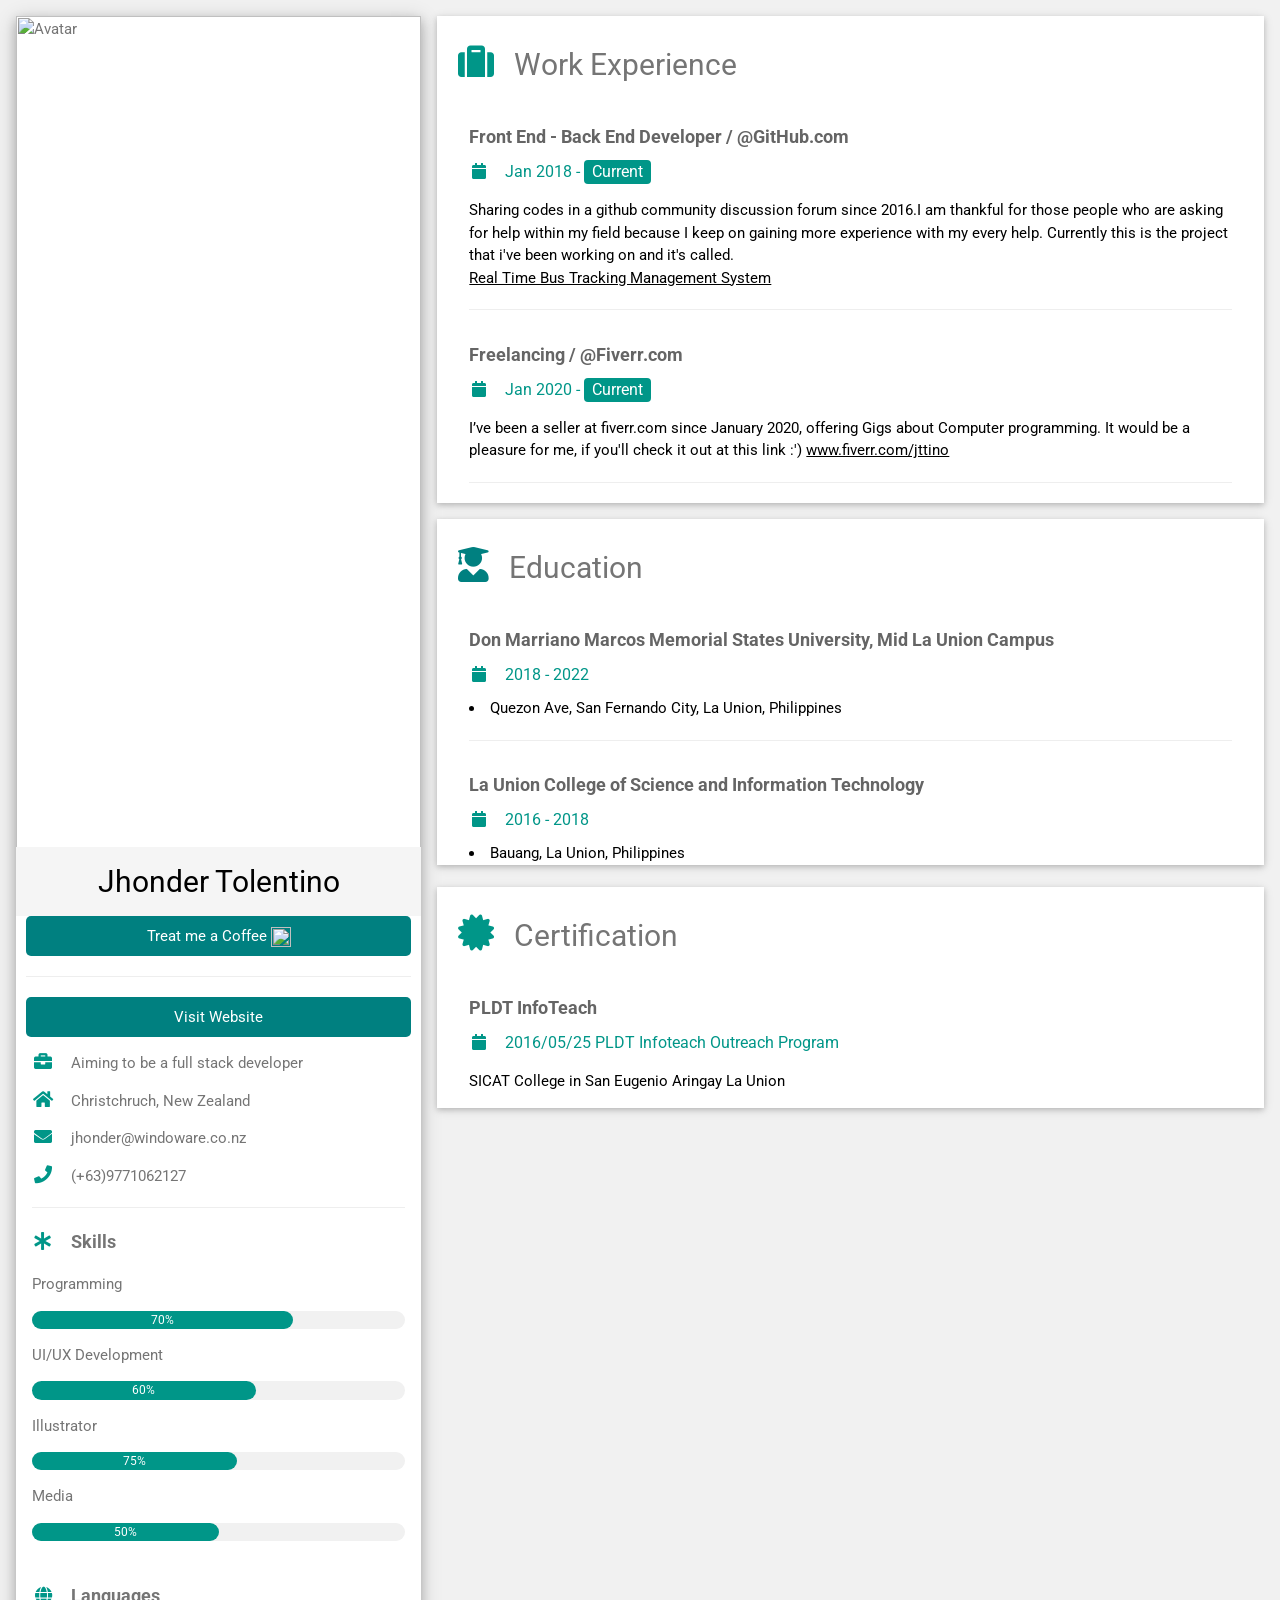
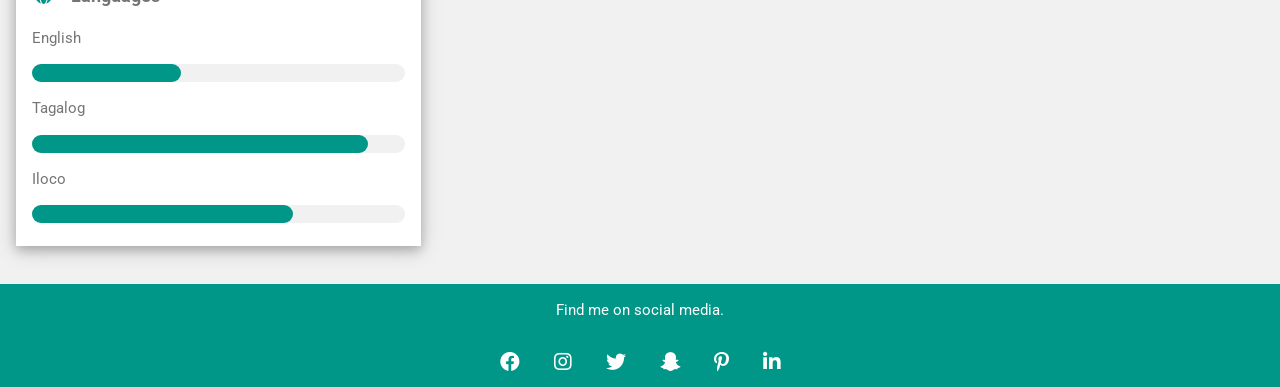
==== commit 57f56edb: "Update index.html" ====
--- a/index.html
+++ b/index.html
@@ -1,490 +1,229 @@
-<!doctype html>
-<html lang="en" class="no-js"><!--<![endif]--><head>		
-	<title>JT Digital</title>
-	
-	<meta http-equiv="Content-Type" content="text/html; charset=utf-8">
-    <meta http-equiv="X-UA-Compatible" content="IE=edge">
-	<meta name="viewport" content="width=device-width, initial-scale=1">
-	
-	<!-- WP HEAD -->
-	<meta name="robots" content="index, follow, max-image-preview:large, max-snippet:-1, max-video-preview:-1">
-	<style>img:is([sizes="auto" i], [sizes^="auto," i]) { contain-intrinsic-size: 3000px 1500px }
-	#jtlogo{
-	width:250px;
-	}
-	
-	#sparetime::before {
-	  content: "";
-	  display: inline-block;
-	  width: 100px;
-	  height: 100px;
-	  background-image: url('img/sparetime.png');
-	  background-size: contain;
-	  background-repeat: no-repeat;
-	  vertical-align: middle; 
-	}
-	
-	.contact{
-	color:cyan;
-	
-	}
-	
-
-  .hug-btn {
-    margin-top: 20px;
-    background: linear-gradient(135deg, #ff758c 0%, #ff7eb3 100%);
-    border: none;
-    padding: 14px 28px;
-    border-radius: 30px;
-    font-size: 1.25em;
-    color: white;
-    cursor: pointer;
-    box-shadow: 0 8px 15px rgba(255, 118, 140, 0.3);
-    transition: all 0.3s ease;
-    font-weight: 600;
-    font-family: 'Segoe UI', Tahoma, Geneva, Verdana, sans-serif;
-  }
-
-  .hug-btn:hover {
-    background: linear-gradient(135deg, #ff7eb3 0%, #ff758c 100%);
-    box-shadow: 0 12px 20px rgba(255, 126, 179, 0.5);
-    transform: translateY(-3px);
-  }
-
-  .hug-btn:active {
-    transform: translateY(-1px) scale(0.98);
-    box-shadow: 0 6px 10px rgba(255, 118, 140, 0.2);
-  }
-  
-
-.the-process__step-image img {
-  transition: transform 0.3s ease;
-}
-
-.the-process:hover .the-process__step-image img {
-  transform: scale(1.05);
-}
-
-
-  
-  
-	</style>
-
-<link rel="stylesheet" href="jt.css" type="text/css" media="all">
-
-<body>
-
-  <sticky-header class="header header--sticky headroom headroom--not-bottom headroom--pinned headroom--top" data-mobile-nav-open="false">
-    <div class="header__container page-container">
-      <header-logo data-prevent-action="true" class="header__logo">
-        <a href="" title="Visit the homepage">
-		<img id = "jtlogo" src = "img/logo.png" alt="">
-        </a>
-      </header-logo>
-
-      <nav class="nav">
-        <div class="menu-top-menu-container"><ul id="menu-top-menu" class="header__nav">
-<li id="menu-item-852" class="post-type-work menu-item menu-item-type-post_type menu-item-object-page menu-item-852"><a href="#works">Works</a></li>
-<li id="menu-item-16" class="menu-item menu-item-type-post_type menu-item-object-page menu-item-16"><a href="#aboutMe">About Me</a></li>
-<li id="menu-item-820" class="post-type-post menu-item menu-item-type-post_type menu-item-object-page menu-item-820"><a href="profile.html">Profile</a></li>
-<li id="menu-item-14" class="button menu-item menu-item-type-post_type menu-item-object-page menu-item-14"><a href="https://www.buymeacoffee.com/Jttno">Buy me a coffee</a></li>
-</ul></div>      </nav>
-
-      <div class="header__burger" data-ham=""><span></span></div>
+<html><head><title>Jttno Website</title>
+<meta charset="UTF-8">
+<meta name="viewport" content="width=device-width, initial-scale=1">
+<link rel="stylesheet" href="https://www.w3schools.com/w3css/4/w3.css">
+<link rel="stylesheet" href="https://fonts.googleapis.com/css?family=Roboto">
+<link rel="stylesheet" href="https://cdnjs.cloudflare.com/ajax/libs/font-awesome/4.7.0/css/font-awesome.min.css">
+		<link rel="stylesheet" href="https://cdnjs.cloudflare.com/ajax/libs/font-awesome/5.15.3/css/all.min.css">
+		
+<style>
+.name{
+  padding:2px;
+}
+
+.profile{
+
+}
+
+#coffreeIco{
+  width:20px;
+}
+
+.buyCoffeeBox{
+  margin-left:10px;
+  margin-right:10px;
+}
+
+.buyCoffeeBox button{
+  height:40px;
+}
+
+.buyCoffeeBox button:hover{
+  height:40px;
+}
+
+
+.findMedia i{
+margin:10px;
+font-size:20px;
+padding:5px;
+}
+
+
+
+html,body,h1,h2,h3,h4,h5,h6{font-family: "Roboto", sans-serif}
+</style>
+</head><body class="w3-light-grey">
+
+<!-- Page Container -->
+<div class="w3-content w3-margin-top" style="max-width:1400px;">
+
+  <!-- The Grid -->
+  <div class="w3-row-padding">
+  
+    <!-- Left Column -->
+    <div class="w3-third">
+    
+      <div class="w3-white w3-text-grey w3-card-4">
+        <div class="w3-display-container">
+          <img src="img/profile.jpg" style="width:100%" alt="Avatar" class="profile">
+          <div class="w3-display-bottomleft w3-container w3-text-black" style="background-color:whitesmoke; width:100%; display:flex; align-items:center; justify-content:space-between;">
+            <h2 class="name">Jhonder Tolentino</h2>
+          </div>
+        </div>
+                  <div class="buyCoffeeBox">
+              <button id="buyCoffeeBtn" style="cursor:pointer; padding:2px; background-color:teal; color:white; border-radius:5px; border:none; outline:none; width:100%;">Treat me a Coffee
+              <img src="https://cdn.buymeacoffee.com/buttons/bmc-new-btn-logo.svg" alt="Buy me a coffee" id="coffreeIco"></button><hr>
+			  <button id="webPage" style="cursor:pointer; padding:2px; background-color:teal; color:white; border-radius:5px; border:none; outline:none; width:100%;">Visit Website
+          </div>
+        <div class="w3-container">
+          <p><i class="fa fa-briefcase fa-fw w3-margin-right w3-large w3-text-teal"></i>Aiming to be a full stack developer</p>
+          <p><i class="fa fa-home fa-fw w3-margin-right w3-large w3-text-teal"></i>Christchruch, New Zealand</p>
+          <p><i class="fa fa-envelope fa-fw w3-margin-right w3-large w3-text-teal"></i>jhonder@windoware.co.nz</p>
+          <p><i class="fa fa-phone fa-fw w3-margin-right w3-large w3-text-teal"></i>(+63)9771062127</p>
+          <hr>
+
+          <p class="w3-large"><b><i class="fa fa-asterisk fa-fw w3-margin-right w3-text-teal"></i>Skills</b></p>
+          <p>Programming</p>
+          <div class="w3-light-grey w3-round-xlarge w3-small">
+            <div class="w3-container w3-center w3-round-xlarge w3-teal" style="width:70%">70%</div>
+          </div>
+          <p>UI/UX Development</p>
+          <div class="w3-light-grey w3-round-xlarge w3-small">
+            <div class="w3-container w3-center w3-round-xlarge w3-teal" style="width:60%">
+              <div class="w3-center w3-text-white">60%</div>
+            </div>
+          </div>
+          <p>Illustrator</p>
+          <div class="w3-light-grey w3-round-xlarge w3-small">
+            <div class="w3-container w3-center w3-round-xlarge w3-teal" style="width:55%">75%</div>
+          </div>
+          <p>Media</p>
+          <div class="w3-light-grey w3-round-xlarge w3-small">
+            <div class="w3-container w3-center w3-round-xlarge w3-teal" style="width:50%">50%</div>
+          </div>
+          <br>
+
+          <p class="w3-large w3-text-theme"><b><i class="fa fa-globe fa-fw w3-margin-right w3-text-teal"></i>Languages</b></p>
+          <p>English</p>
+          <div class="w3-light-grey w3-round-xlarge">
+            <div class="w3-round-xlarge w3-teal" style="height:18px;width:40%"></div>
+          </div>
+          <p>Tagalog</p>
+          <div class="w3-light-grey w3-round-xlarge">
+            <div class="w3-round-xlarge w3-teal" style="height:18px;width:90%"></div>
+          </div>
+          <p>Iloco</p>
+          <div class="w3-light-grey w3-round-xlarge">
+            <div class="w3-round-xlarge w3-teal" style="height:18px;width:70%"></div>
+          </div>
+          <br>
+        </div>
+      </div><br>
+
+    <!-- End Left Column -->
     </div>
-  </sticky-header>
-
-  <div class="mobile-nav">
-    <nav class="nav">
-      <div class="menu-top-menu-container"><ul id="menu-top-menu-1" class="header__nav">
-<li class="post-type-work menu-item menu-item-type-post_type menu-item-object-page menu-item-852"><a href="">Work</a></li>
-<li class="menu-item menu-item-type-post_type menu-item-object-page menu-item-16"><a href="">About</a></li>
-<li class="post-type-post menu-item menu-item-type-post_type menu-item-object-page menu-item-820"><a href="profile.html">Profile</a></li>
-<li class="button menu-item menu-item-type-post_type menu-item-object-page menu-item-14"><a href="https://www.buymeacoffee.com/Jttno">Buy me a coffee</a></li>
-</ul></div>    </nav>
-  </div>
-
-  <div class="page-wrapper">
-    <video-hero class="video-hero" data-cycle-interval="5000">
-    <div class="video-background">
-              <full-screen-image-slider class="video-hero__full-screen-image-slider full-screen-image-slider" slide-interval="5000">
-                    <div class="slide">
-                        <picture>
-              <source media="(min-width: 1025px)" srcset="img/jtbg1.jpg">
-			  <img loading="lazy" lazy-src="img/mobilebg.jpg" alt="" src="img/mobilebg.jpg">
-            </picture>
-          </div>
-                  </full-screen-image-slider>
-          </div>
-
-    <div class="video-hero__container page-container">
-        <div class="video-hero__word-cycle">
-                      <div class="video-hero__slide">
-              <h1 class="video-hero__title">
-                <span><span>Hello I'm Jhonder</span></span>
-                <span><span>Good to see you here.<strong></strong></span></span>
-              </h1>
-            </div>
-                      <div class="video-hero__slide" aria-hidden="true">
-              <h2 class="video-hero__title">
-                <span><span>Is there anything</span></span>
-                <span><span> I can assist <strong>you with?</strong></span></span>
-              </h2>
-            </div>
-                      <div class="video-hero__slide" aria-hidden="true">
-              <h2 class="video-hero__title">
-                <span><span>Let us bring your app,</span></span>
-                <span><span>website <strong>to life</strong></span></span>
-              </h2>
-            </div>
-                      <div class="video-hero__slide" aria-hidden="true">
-              <h2 class="video-hero__title">
-                <span><span>An affordable way to</span></span>
-                <span><span>launch your product <strong>idea</strong></span></span>
-              </h2>
-            </div>
-                  </div>
-        <h2 class="video-hero__caption">Junior Developer</h2>
-
-                  <a  class="button" href="https://592adab9365442cba012305fdf73d589.elf.site">Book a call</a>
-        
+
+    <!-- Right Column -->
+    <div class="w3-twothird">
+    
+      <div class="w3-container w3-card w3-white w3-margin-bottom">
+        <h2 class="w3-text-grey w3-padding-16"><i class="fa fa-suitcase fa-fw w3-margin-right w3-xxlarge w3-text-teal"></i>Work Experience</h2>
+        <div class="w3-container">
+          <h5 class="w3-opacity"><b>Front End - Back End Developer / @GitHub.com</b></h5>
+          <h6 class="w3-text-teal"><i class="fa fa-calendar fa-fw w3-margin-right"></i>Jan 2018 - <span class="w3-tag w3-teal w3-round">Current</span></h6>
+          <p>Sharing codes in a github community discussion forum since 2016.I am thankful for those people who are asking for help within my field because I keep on gaining more experience with my every help.
+            Currently this is the project that i've been working on and it's called.
+            <br><a href="">Real Time Bus Tracking Management System</a><br>
+             </p>
+          <hr>
+        </div>
+        <div class="w3-container">
+          <h5 class="w3-opacity"><b>Freelancing / @Fiverr.com</b></h5>
+          <h6 class="w3-text-teal"><i class="fa fa-calendar fa-fw w3-margin-right"></i>Jan 2020 - <span class="w3-tag w3-teal w3-round">Current</span></h6>
+          <p>I’ve been a seller at fiverr.com since January 2020, offering Gigs about Computer programming. It would be a pleasure for me, if you'll check it out at this link :') <a href="https://www.fiverr.com/jttino">www.fiverr.com/jttino</a></p>
+          <hr>
+        </div>
+      </div>
+
+      <div class="w3-container w3-card w3-white">
+        <h2 class="w3-text-grey w3-padding-16"><i class="fas fa-user-graduate" style="color:teal; margin-left:5px; margin-right:20px; font-size:35px"></i>Education</h2>
+        <div class="w3-container">
+          <h5 class="w3-opacity"><b>Don Marriano Marcos Memorial States University, Mid La Union Campus</b></h5>
+          <h6 class="w3-text-teal"><i class="fa fa-calendar fa-fw w3-margin-right"></i>2018 - 2022</h6>
+		  <li>Quezon Ave, San Fernando City, La Union, Philippines</li>
+
+          <hr>
+        </div>
+        <div class="w3-container">
+          <h5 class="w3-opacity"><b>La Union College of Science and Information Technology</b></h5>
+          <h6 class="w3-text-teal"><i class="fa fa-calendar fa-fw w3-margin-right"></i>2016 - 2018</h6>
+          <li>Bauang, La Union, Philippines</li>
+        </div>
+
+      </div><br>
+      <div class="w3-container w3-card w3-white">
+        <h2 class="w3-text-grey w3-padding-16"><i class="fa fa-certificate fa-fw w3-margin-right w3-xxlarge w3-text-teal"></i>Certification</h2>
+        <div class="w3-container">
+          <h5 class="w3-opacity"><b>PLDT InfoTeach</b></h5>
+          <h6 class="w3-text-teal"><i class="fa fa-calendar fa-fw w3-margin-right"></i>2016/05/25 PLDT Infoteach Outreach Program</h6>
+          <p>SICAT College in San Eugenio Aringay La Union</p>
+        </div>
+      </div>
+
+    <!-- End Right Column -->
     </div>
     
-        <div class="video-bar">
-      <a class="video-bar__link" href="" aria-label="Accepting new project opportunities"></a>
-      <div class="video-hero__scroll-indicator"></div>
-      Accepting new project opportunities    </div>
-      </video-hero>
-    <image-with-text class="image-with-text image-with-text--cols- section-block section-block--dark  image-with-text--image-first">
-  <div class="page-container">
-              <h2 class="image-with-text__title  image-with-text__title--left-on-mobile">
-          <span>"A brief introduction about me”</span>
-              <svg class="image-with-text__title-arrow image-with-text__title-arrow--green" xmlns="http://www.w3.org/2000/svg" viewBox="0 0 92 90" fill="none">
-              <path d="M1.18379 3.88222C0.416608 4.19482 0.0480954 5.07016 0.360697 5.83734C0.673299 6.60453 1.54864 6.97304 2.31582 6.66044L1.18379 3.88222ZM47.4992 33.5936L46.0077 33.753L47.4992 33.5936ZM77.8443 88.5532C78.2997 89.2453 79.2298 89.4372 79.9219 88.9819L91.2 81.5621C91.8921 81.1067 92.084 80.1766 91.6287 79.4845C91.1734 78.7924 90.2432 78.6005 89.5512 79.0558L79.5262 85.6512L72.9308 75.6262C72.4754 74.9341 71.5453 74.7422 70.8532 75.1975C70.1611 75.6528 69.9692 76.583 70.4245 77.2751L77.8443 88.5532ZM2.31582 6.66044C8.94281 3.96017 19.0179 2.1508 27.7992 5.25982C32.1556 6.80222 36.2142 9.55927 39.4256 14.0675C42.6455 18.5876 45.0666 24.9434 46.0077 33.753L48.9908 33.4343C48.0087 24.242 45.4555 17.3616 41.8691 12.327C38.2743 7.28059 33.6947 4.16465 28.8004 2.43184C19.0804 -1.00957 8.20396 1.02173 1.18379 3.88222L2.31582 6.66044ZM46.0077 33.753C47.1817 44.7417 44.9127 52.0845 41.3487 56.5918C37.7909 61.0914 32.8116 62.9395 28.1492 62.7285C23.4533 62.5159 19.1873 60.2276 16.9868 56.5735C14.828 52.9885 14.4743 47.7719 18.2208 41.2715L15.6216 39.7735C11.459 46.9959 11.574 53.4002 14.4168 58.1211C17.218 62.7728 22.4867 65.4753 28.0136 65.7254C33.5739 65.977 39.5056 63.7596 43.702 58.4525C47.8923 53.153 50.2208 44.9479 48.9908 33.4343L46.0077 33.753ZM18.2208 41.2715C21.8968 34.8933 27.8974 31.6654 34.8102 31.1171C41.7665 30.5653 49.6487 32.7394 56.8299 37.2428C71.1693 46.2353 82.3991 64.306 77.6284 87.4256L80.5665 88.0319C85.6243 63.521 73.6751 44.2657 58.4237 34.7013C50.8095 29.9262 42.2935 27.5141 34.573 28.1265C26.8091 28.7423 19.8546 32.4289 15.6216 39.7735L18.2208 41.2715Z" fill="currentColor"></path>
-              </svg>
-            </h2>
-        
-      <div class="image-with-text__container image-with-text__container--align-top" id = "aboutMe">
-      <div class="image-with-text__image image-with-text__image--desktop-only ">
-        <img width="1460" height="1549" src="img/intro.png" class="attachment-full size-full" alt="" loading="lazy" decoding="async"
-		sizes="auto, (max-width: 1460px) 100vw, 1460px"></div>
-
-      <div class="image-with-text__text rte">
-        
-        <div class="image-with-text__image image-with-text__image--mobile-only">
-          <img width="283" height="300" src="img/intro.png" class="attachment-medium size-medium" alt="" loading="lazy" decoding="async"
-		  sizes="auto, (max-width: 283px) 100vw, 283px">        
-		  </div>
-
-        <h3></h3>
-<p class="text-grey">
- My name is Jhonder. I’m someone who enjoys learning, exploring ideas,
- and building things that make life a little easier or more interesting.
- I’ve always been curious about how things work and love turning that curiosity into something real.
-</p>
-<h3 id = "sparetime">Spare time</h3>
-<p class="text-grey">
- In my free time, where I’m not working on personal projects, you’ll often find me at the gym, listening to audiobooks, playing guitar, or capturing moments through photography.
-These hobbies help me stay balanced and inspired, giving me fresh perspectives and energy to keep growing both personally and creatively.
-And this space is where I share a bit of my journey and what I’ve been working on. Thanks for stopping by!
-</p>
-
-
-     </div>
-    </div>
+  <!-- End Grid -->
   </div>
-</image-with-text>  <full-screen-image-slider class="full-screen-image-slider" slide-interval="4000">
-	<div class="slide">
-      <img class="small-img" loading="lazy" lazy-src="img/JTT_1085.JPG" alt="">
-      <img class="large-img" loading="lazy" lazy-src="img/JTT_1085.JPG" alt="">
-	</div>
-      <div class="slide">
-      <img class="small-img" loading="lazy" src="img/ptghy1.JPG" alt="">
-      <img class="large-img" loading="lazy" src="img/ptghy1.JPG" alt="">
-    </div>
-      <div class="slide">
-      <img class="small-img" loading="lazy" lazy-src="img/ptghy2.jpg" alt="">
-      <img class="large-img" loading="lazy" lazy-src="img/ptghy2.jpg" alt="">
-    </div>
-      <div class="slide">
-      <img class="small-img" loading="lazy" lazy-src="img/ptghy3.JPG" alt="">
-      <img class="large-img" loading="lazy" lazy-src="img/ptghy3.JPG" alt="">
-    </div>
-  </full-screen-image-slider>
-  <image-with-text class="image-with-text image-with-text--cols- section-block section-block--light  ">
-  <div class="page-container">
-        
-      <div class="image-with-text__container image-with-text__container--align-top">
-      <div class="image-with-text__image image-with-text__image--desktop-only ">
-        <img width="1208" height="825" src="img/skills.png" class="attachment-full size-full" alt="" loading="lazy" decoding="async" 
-		sizes="auto, (max-width: 1208px) 100vw, 1208px">
-		
-		<div class="image-with-text__image-dots" style="translate: none; rotate: none; scale: none; transform: translate(0%, -20%);">
-            <svg xmlns="http://www.w3.org/2000/svg" width="204" height="132" viewBox="0 0 204 132" fill="none">
-  <circle cx="3" cy="3" r="3" fill="currentColor"></circle>
-  <circle cx="21" cy="3" r="3" fill="currentColor"></circle>
-  <circle cx="39" cy="3" r="3" fill="currentColor"></circle>
-  <circle cx="57" cy="3" r="3" fill="currentColor"></circle>
-  <circle cx="75" cy="3" r="3" fill="currentColor"></circle>
-  <circle cx="93" cy="3" r="3" fill="currentColor"></circle>
-  <circle cx="111" cy="3" r="3" fill="currentColor"></circle>
-  <circle cx="129" cy="3" r="3" fill="currentColor"></circle>
-  <circle cx="147" cy="3" r="3" fill="currentColor"></circle>
-  <circle cx="165" cy="3" r="3" fill="currentColor"></circle>
-  <circle cx="183" cy="3" r="3" fill="currentColor"></circle>
-  <circle cx="201" cy="3" r="3" fill="currentColor"></circle>
-  <circle cx="3" cy="21" r="3" fill="currentColor"></circle>
-  <circle cx="21" cy="21" r="3" fill="currentColor"></circle>
-  <circle cx="39" cy="21" r="3" fill="currentColor"></circle>
-  <circle cx="57" cy="21" r="3" fill="currentColor"></circle>
-  <circle cx="75" cy="21" r="3" fill="currentColor"></circle>
-  <circle cx="93" cy="21" r="3" fill="currentColor"></circle>
-  <circle cx="111" cy="21" r="3" fill="currentColor"></circle>
-  <circle cx="129" cy="21" r="3" fill="currentColor"></circle>
-  <circle cx="147" cy="21" r="3" fill="currentColor"></circle>
-  <circle cx="165" cy="21" r="3" fill="currentColor"></circle>
-  <circle cx="183" cy="21" r="3" fill="currentColor"></circle>
-  <circle cx="201" cy="21" r="3" fill="currentColor"></circle>
-  <circle cx="3" cy="39" r="3" fill="currentColor"></circle>
-  <circle cx="21" cy="39" r="3" fill="currentColor"></circle>
-  <circle cx="39" cy="39" r="3" fill="currentColor"></circle>
-  <circle cx="57" cy="39" r="3" fill="currentColor"></circle>
-  <circle cx="75" cy="39" r="3" fill="currentColor"></circle>
-  <circle cx="93" cy="39" r="3" fill="currentColor"></circle>
-  <circle cx="111" cy="39" r="3" fill="currentColor"></circle>
-  <circle cx="129" cy="39" r="3" fill="currentColor"></circle>
-  <circle cx="147" cy="39" r="3" fill="currentColor"></circle>
-  <circle cx="165" cy="39" r="3" fill="currentColor"></circle>
-  <circle cx="183" cy="39" r="3" fill="currentColor"></circle>
-  <circle cx="201" cy="39" r="3" fill="currentColor"></circle>
-  <circle cx="3" cy="57" r="3" fill="currentColor"></circle>
-  <circle cx="21" cy="57" r="3" fill="currentColor"></circle>
-  <circle cx="39" cy="57" r="3" fill="currentColor"></circle>
-  <circle cx="57" cy="57" r="3" fill="currentColor"></circle>
-  <circle cx="75" cy="57" r="3" fill="currentColor"></circle>
-  <circle cx="93" cy="57" r="3" fill="currentColor"></circle>
-  <circle cx="111" cy="57" r="3" fill="currentColor"></circle>
-  <circle cx="129" cy="57" r="3" fill="currentColor"></circle>
-  <circle cx="147" cy="57" r="3" fill="currentColor"></circle>
-  <circle cx="165" cy="57" r="3" fill="currentColor"></circle>
-  <circle cx="183" cy="57" r="3" fill="currentColor"></circle>
-  <circle cx="201" cy="57" r="3" fill="currentColor"></circle>
-  <circle cx="3" cy="75" r="3" fill="currentColor"></circle>
-  <circle cx="21" cy="75" r="3" fill="currentColor"></circle>
-  <circle cx="39" cy="75" r="3" fill="currentColor"></circle>
-  <circle cx="57" cy="75" r="3" fill="currentColor"></circle>
-  <circle cx="75" cy="75" r="3" fill="currentColor"></circle>
-  <circle cx="93" cy="75" r="3" fill="currentColor"></circle>
-  <circle cx="111" cy="75" r="3" fill="currentColor"></circle>
-  <circle cx="129" cy="75" r="3" fill="currentColor"></circle>
-  <circle cx="147" cy="75" r="3" fill="currentColor"></circle>
-  <circle cx="165" cy="75" r="3" fill="currentColor"></circle>
-  <circle cx="183" cy="75" r="3" fill="currentColor"></circle>
-  <circle cx="201" cy="75" r="3" fill="currentColor"></circle>
-  <circle cx="3" cy="93" r="3" fill="currentColor"></circle>
-  <circle cx="21" cy="93" r="3" fill="currentColor"></circle>
-  <circle cx="39" cy="93" r="3" fill="currentColor"></circle>
-  <circle cx="57" cy="93" r="3" fill="currentColor"></circle>
-  <circle cx="75" cy="93" r="3" fill="currentColor"></circle>
-  <circle cx="93" cy="93" r="3" fill="currentColor"></circle>
-  <circle cx="111" cy="93" r="3" fill="currentColor"></circle>
-  <circle cx="129" cy="93" r="3" fill="currentColor"></circle>
-  <circle cx="147" cy="93" r="3" fill="currentColor"></circle>
-  <circle cx="165" cy="93" r="3" fill="currentColor"></circle>
-  <circle cx="183" cy="93" r="3" fill="currentColor"></circle>
-  <circle cx="201" cy="93" r="3" fill="currentColor"></circle>
-  <circle cx="3" cy="111" r="3" fill="currentColor"></circle>
-  <circle cx="21" cy="111" r="3" fill="currentColor"></circle>
-  <circle cx="39" cy="111" r="3" fill="currentColor"></circle>
-  <circle cx="57" cy="111" r="3" fill="currentColor"></circle>
-  <circle cx="75" cy="111" r="3" fill="currentColor"></circle>
-  <circle cx="93" cy="111" r="3" fill="currentColor"></circle>
-  <circle cx="111" cy="111" r="3" fill="currentColor"></circle>
-  <circle cx="129" cy="111" r="3" fill="currentColor"></circle>
-  <circle cx="147" cy="111" r="3" fill="currentColor"></circle>
-  <circle cx="165" cy="111" r="3" fill="currentColor"></circle>
-  <circle cx="183" cy="111" r="3" fill="currentColor"></circle>
-  <circle cx="201" cy="111" r="3" fill="currentColor"></circle>
-  <circle cx="3" cy="129" r="3" fill="currentColor"></circle>
-  <circle cx="21" cy="129" r="3" fill="currentColor"></circle>
-  <circle cx="39" cy="129" r="3" fill="currentColor"></circle>
-  <circle cx="57" cy="129" r="3" fill="currentColor"></circle>
-  <circle cx="75" cy="129" r="3" fill="currentColor"></circle>
-  <circle cx="93" cy="129" r="3" fill="currentColor"></circle>
-  <circle cx="111" cy="129" r="3" fill="currentColor"></circle>
-  <circle cx="129" cy="129" r="3" fill="currentColor"></circle>
-  <circle cx="147" cy="129" r="3" fill="currentColor"></circle>
-  <circle cx="165" cy="129" r="3" fill="currentColor"></circle>
-  <circle cx="183" cy="129" r="3" fill="currentColor"></circle>
-  <circle cx="201" cy="129" r="3" fill="currentColor"></circle>
-</svg></div></div>
-
-      <div class="image-with-text__text rte">
-                  <h2 class="image-with-text__title image-with-text__title--no-bm image-with-text__title--full-width  image-with-text__title--left-on-mobile">
-            <span>Aquired Skills</span>
-                          
-                      <svg class="image-with-text__title-triangle image-with-text__title-triangle--green" xmlns="http://www.w3.org/2000/svg" viewBox="0 0 41 41" fill="none" style="translate: none; rotate: none; scale: none; transform: translate(0%, -100%);">
-                <path fill-rule="evenodd" clip-rule="evenodd" d="M0 0L41 41H0V0Z" fill="#40EB98"></path>
-              </svg></h2>
-        
-        <div class="image-with-text__image image-with-text__image--mobile-only">
-          <img width="300" height="205" src="img/skills.png" 
-		  class="attachment-medium size-medium" alt="" loading="lazy" decoding="async"
-		  sizes="auto, (max-width: 300px) 100vw, 300px">        </div>
-<p>I’m a passionate and versatile developer with experience in both web and software development.
- I’m skilled in core web technologies such as HTML, CSS, JavaScript, PHP, and SQL, and I’m comfortable working with databases to build dynamic, data-driven websites.
- I also have programming knowledge in Java, Python, C#, C++, and C, and I’ve worked with JSON, APIs, and tools like Visual Basic.
- Additionally, I’m familiar with using Bootstrap to create responsive and mobile-friendly layouts.</p>
-
-              </div>
-    </div>
-  </div>
-</image-with-text>  <image-with-text class="image-with-text image-with-text--cols- section-block section-block--dark  image-with-text--image-first">
-  <div class="page-container">
-              <h2 class="image-with-text__title image-with-text__title--centered image-with-text__title--left-on-mobile">
-          <span>Current Project(Ordering system)</span>
-                      <svg class="image-with-text__title-arrow image-with-text__title-arrow--yellow" xmlns="http://www.w3.org/2000/svg" viewBox="0 0 92 90" fill="none">
-              <path d="M1.18379 3.88222C0.416608 4.19482 0.0480954 5.07016 0.360697 5.83734C0.673299 6.60453 1.54864 6.97304 2.31582 6.66044L1.18379 3.88222ZM47.4992 33.5936L46.0077 33.753L47.4992 33.5936ZM77.8443 88.5532C78.2997 89.2453 79.2298 89.4372 79.9219 88.9819L91.2 81.5621C91.8921 81.1067 92.084 80.1766 91.6287 79.4845C91.1734 78.7924 90.2432 78.6005 89.5512 79.0558L79.5262 85.6512L72.9308 75.6262C72.4754 74.9341 71.5453 74.7422 70.8532 75.1975C70.1611 75.6528 69.9692 76.583 70.4245 77.2751L77.8443 88.5532ZM2.31582 6.66044C8.94281 3.96017 19.0179 2.1508 27.7992 5.25982C32.1556 6.80222 36.2142 9.55927 39.4256 14.0675C42.6455 18.5876 45.0666 24.9434 46.0077 33.753L48.9908 33.4343C48.0087 24.242 45.4555 17.3616 41.8691 12.327C38.2743 7.28059 33.6947 4.16465 28.8004 2.43184C19.0804 -1.00957 8.20396 1.02173 1.18379 3.88222L2.31582 6.66044ZM46.0077 33.753C47.1817 44.7417 44.9127 52.0845 41.3487 56.5918C37.7909 61.0914 32.8116 62.9395 28.1492 62.7285C23.4533 62.5159 19.1873 60.2276 16.9868 56.5735C14.828 52.9885 14.4743 47.7719 18.2208 41.2715L15.6216 39.7735C11.459 46.9959 11.574 53.4002 14.4168 58.1211C17.218 62.7728 22.4867 65.4753 28.0136 65.7254C33.5739 65.977 39.5056 63.7596 43.702 58.4525C47.8923 53.153 50.2208 44.9479 48.9908 33.4343L46.0077 33.753ZM18.2208 41.2715C21.8968 34.8933 27.8974 31.6654 34.8102 31.1171C41.7665 30.5653 49.6487 32.7394 56.8299 37.2428C71.1693 46.2353 82.3991 64.306 77.6284 87.4256L80.5665 88.0319C85.6243 63.521 73.6751 44.2657 58.4237 34.7013C50.8095 29.9262 42.2935 27.5141 34.573 28.1265C26.8091 28.7423 19.8546 32.4289 15.6216 39.7735L18.2208 41.2715Z" fill="currentColor"></path>
-            </svg>
-                  </h2>
-        
-      <div class="image-with-text__container image-with-text__container--align-top">
-      <div class="image-with-text__image image-with-text__image--desktop-only ">
-        <img width="1208" height="1080" src="img/bowranda.jpg" class="attachment-full size-full" alt="" loading="lazy" decoding="async"sizes="auto, (max-width: 1208px) 100vw, 1208px">    
-		<div class="image-with-text__image-dots" style="translate: none; rotate: none; scale: none; transform: translate(0%, -20%);">
-            <svg xmlns="http://www.w3.org/2000/svg" width="204" height="132" viewBox="0 0 204 132" fill="none">
-  <circle cx="3" cy="3" r="3" fill="currentColor"></circle>
-  <circle cx="21" cy="3" r="3" fill="currentColor"></circle>
-  <circle cx="39" cy="3" r="3" fill="currentColor"></circle>
-  <circle cx="57" cy="3" r="3" fill="currentColor"></circle>
-  <circle cx="75" cy="3" r="3" fill="currentColor"></circle>
-  <circle cx="93" cy="3" r="3" fill="currentColor"></circle>
-  <circle cx="111" cy="3" r="3" fill="currentColor"></circle>
-  <circle cx="129" cy="3" r="3" fill="currentColor"></circle>
-  <circle cx="147" cy="3" r="3" fill="currentColor"></circle>
-  <circle cx="165" cy="3" r="3" fill="currentColor"></circle>
-  <circle cx="183" cy="3" r="3" fill="currentColor"></circle>
-  <circle cx="201" cy="3" r="3" fill="currentColor"></circle>
-  <circle cx="3" cy="21" r="3" fill="currentColor"></circle>
-  <circle cx="21" cy="21" r="3" fill="currentColor"></circle>
-  <circle cx="39" cy="21" r="3" fill="currentColor"></circle>
-  <circle cx="57" cy="21" r="3" fill="currentColor"></circle>
-  <circle cx="75" cy="21" r="3" fill="currentColor"></circle>
-  <circle cx="93" cy="21" r="3" fill="currentColor"></circle>
-  <circle cx="111" cy="21" r="3" fill="currentColor"></circle>
-  <circle cx="129" cy="21" r="3" fill="currentColor"></circle>
-  <circle cx="147" cy="21" r="3" fill="currentColor"></circle>
-  <circle cx="165" cy="21" r="3" fill="currentColor"></circle>
-  <circle cx="183" cy="21" r="3" fill="currentColor"></circle>
-  <circle cx="201" cy="21" r="3" fill="currentColor"></circle>
-  <circle cx="3" cy="39" r="3" fill="currentColor"></circle>
-  <circle cx="21" cy="39" r="3" fill="currentColor"></circle>
-  <circle cx="39" cy="39" r="3" fill="currentColor"></circle>
-  <circle cx="57" cy="39" r="3" fill="currentColor"></circle>
-  <circle cx="75" cy="39" r="3" fill="currentColor"></circle>
-  <circle cx="93" cy="39" r="3" fill="currentColor"></circle>
-  <circle cx="111" cy="39" r="3" fill="currentColor"></circle>
-  <circle cx="129" cy="39" r="3" fill="currentColor"></circle>
-  <circle cx="147" cy="39" r="3" fill="currentColor"></circle>
-  <circle cx="165" cy="39" r="3" fill="currentColor"></circle>
-  <circle cx="183" cy="39" r="3" fill="currentColor"></circle>
-  <circle cx="201" cy="39" r="3" fill="currentColor"></circle>
-  <circle cx="3" cy="57" r="3" fill="currentColor"></circle>
-  <circle cx="21" cy="57" r="3" fill="currentColor"></circle>
-  <circle cx="39" cy="57" r="3" fill="currentColor"></circle>
-  <circle cx="57" cy="57" r="3" fill="currentColor"></circle>
-  <circle cx="75" cy="57" r="3" fill="currentColor"></circle>
-  <circle cx="93" cy="57" r="3" fill="currentColor"></circle>
-  <circle cx="111" cy="57" r="3" fill="currentColor"></circle>
-  <circle cx="129" cy="57" r="3" fill="currentColor"></circle>
-  <circle cx="147" cy="57" r="3" fill="currentColor"></circle>
-  <circle cx="165" cy="57" r="3" fill="currentColor"></circle>
-  <circle cx="183" cy="57" r="3" fill="currentColor"></circle>
-  <circle cx="201" cy="57" r="3" fill="currentColor"></circle>
-  <circle cx="3" cy="75" r="3" fill="currentColor"></circle>
-  <circle cx="21" cy="75" r="3" fill="currentColor"></circle>
-  <circle cx="39" cy="75" r="3" fill="currentColor"></circle>
-  <circle cx="57" cy="75" r="3" fill="currentColor"></circle>
-  <circle cx="75" cy="75" r="3" fill="currentColor"></circle>
-  <circle cx="93" cy="75" r="3" fill="currentColor"></circle>
-  <circle cx="111" cy="75" r="3" fill="currentColor"></circle>
-  <circle cx="129" cy="75" r="3" fill="currentColor"></circle>
-  <circle cx="147" cy="75" r="3" fill="currentColor"></circle>
-  <circle cx="165" cy="75" r="3" fill="currentColor"></circle>
-  <circle cx="183" cy="75" r="3" fill="currentColor"></circle>
-  <circle cx="201" cy="75" r="3" fill="currentColor"></circle>
-  <circle cx="3" cy="93" r="3" fill="currentColor"></circle>
-  <circle cx="21" cy="93" r="3" fill="currentColor"></circle>
-  <circle cx="39" cy="93" r="3" fill="currentColor"></circle>
-  <circle cx="57" cy="93" r="3" fill="currentColor"></circle>
-  <circle cx="75" cy="93" r="3" fill="currentColor"></circle>
-  <circle cx="93" cy="93" r="3" fill="currentColor"></circle>
-  <circle cx="111" cy="93" r="3" fill="currentColor"></circle>
-  <circle cx="129" cy="93" r="3" fill="currentColor"></circle>
-  <circle cx="147" cy="93" r="3" fill="currentColor"></circle>
-  <circle cx="165" cy="93" r="3" fill="currentColor"></circle>
-  <circle cx="183" cy="93" r="3" fill="currentColor"></circle>
-  <circle cx="201" cy="93" r="3" fill="currentColor"></circle>
-  <circle cx="3" cy="111" r="3" fill="currentColor"></circle>
-  <circle cx="21" cy="111" r="3" fill="currentColor"></circle>
-  <circle cx="39" cy="111" r="3" fill="currentColor"></circle>
-  <circle cx="57" cy="111" r="3" fill="currentColor"></circle>
-  <circle cx="75" cy="111" r="3" fill="currentColor"></circle>
-  <circle cx="93" cy="111" r="3" fill="currentColor"></circle>
-  <circle cx="111" cy="111" r="3" fill="currentColor"></circle>
-  <circle cx="129" cy="111" r="3" fill="currentColor"></circle>
-  <circle cx="147" cy="111" r="3" fill="currentColor"></circle>
-  <circle cx="165" cy="111" r="3" fill="currentColor"></circle>
-  <circle cx="183" cy="111" r="3" fill="currentColor"></circle>
-  <circle cx="201" cy="111" r="3" fill="currentColor"></circle>
-  <circle cx="3" cy="129" r="3" fill="currentColor"></circle>
-  <circle cx="21" cy="129" r="3" fill="currentColor"></circle>
-  <circle cx="39" cy="129" r="3" fill="currentColor"></circle>
-  <circle cx="57" cy="129" r="3" fill="currentColor"></circle>
-  <circle cx="75" cy="129" r="3" fill="currentColor"></circle>
-  <circle cx="93" cy="129" r="3" fill="currentColor"></circle>
-  <circle cx="111" cy="129" r="3" fill="currentColor"></circle>
-  <circle cx="129" cy="129" r="3" fill="currentColor"></circle>
-  <circle cx="147" cy="129" r="3" fill="currentColor"></circle>
-  <circle cx="165" cy="129" r="3" fill="currentColor"></circle>
-  <circle cx="183" cy="129" r="3" fill="currentColor"></circle>
-  <circle cx="201" cy="129" r="3" fill="currentColor"></circle>
-</svg>          </div>
-              </div>
-
-      <div class="image-with-text__text rte">
-        
-        <div class="image-with-text__image image-with-text__image--mobile-only">
-          <img width="300" height="268" src="img/bowranda.jpg" class="attachment-medium size-medium" alt="" loading="lazy" decoding="async" sizes="auto, (max-width: 300px) 100vw, 300px">        </div>
-
-        <ul class="spaced-list">
-		<h3>Roof outdoors</h3>
-		<p>I am currently helping a team developing an ordering system for roofing industry. The system aims to streamline product selection and ordering for roof solutions, focusing on quality, customization, and customer convenience.</p>
-		<p>If you are interested or know someone who may be, kindly consider reaching out to their website
-		<a class = "contact" href="https://bowranda.co.nz/">bowranda.co.nz</a></p>
-<li>Weather protection year-round.</li>
-<li>Stylish and modern design.</li>
-<li>Custom-built for any outdoor space.</li>
-<li>Low-maintenance materials.</li>
-<li>High quality materials.</li>
-<li>Increases home value</li>
-</ul>
-
-                  <a class="button" href="https://592adab9365442cba012305fdf73d589.elf.site">Book a call </a>
-              </div>
-    </div>
-  </div>
-  <br><br><br><br>
-  <hr>
-  <br><br><br><br>
-  
-  
-    <div class="page-container">
-        
-      <div class="image-with-text__container image-with-text__container--align-top">
-      <div class="image-with-text__image image-with-text__image--desktop-only ">
-        <img width="1208" height="725" src="img/OCTool.gif" class="attachment-full size-full" alt="" loading="lazy" decoding="async" 
-		sizes="auto, (max-width: 1208px) 100vw, 1208px">
-		
-		<div class="image-with-text__image-dots" style="translate: none; rotate: none; scale: none; transform: translate(0%, -20%);">
-            </div></div></div></div></image-with-text></div></body></head></html>
+  
+  <!-- End Page Container -->
+</div>
+
+<footer class="w3-container w3-teal w3-center w3-margin-top">
+  <div class="findMedia">
+  <p>Find me on social media.</p>
+  <i class="fab fa-facebook" id="fbIcoBtn"></i>
+  <i class="fab fa-instagram" id="instaIcoBtn"></i>
+  <i class="fab fa-twitter" onclick="mediaNA()"></i>
+  <i class="fab fa-snapchat-ghost" onclick="mediaNA()"></i>
+  <i class="fab fa-pinterest-p" onclick="mediaNA()"></i>
+  <i class="fab fa-linkedin-in" onclick="mediaNA()"></i>
+  <div>
+</div></div></footer>
+
+<script src="https://cdn.jsdelivr.net/npm/sweetalert2@11"></script>
+<script src="https://ajax.googleapis.com/ajax/libs/jquery/3.5.1/jquery.min.js"></script>
+<script>
+
+
+
+$(document).ready(function(){
+
+  $("#fbIcoBtn").click(function(){
+      window.open("https://www.facebook.com/jhonder.tolentino.3");
+  });
+
+  $("#instaIcoBtn").click(function(){
+      window.open("https://www.instagram.com/tjhonder/");
+  });
+
+  $("#buyCoffeeBtn").click(function(){
+      window.open("https://www.buymeacoffee.com/Jttno");
+  });  
+  
+  $("#webPage").click(function(){
+      window.open("https://jttino.github.io/Personal-Website/");
+  });
+
+
+});
+
+function mediaNA(){
+alert("Hi! I am not accessing this media, Sorry");
+}
+
+
+  Swal.fire({
+    icon: 'info',
+    title: 'Sorry, This site hasn’t been updated in a while',
+    text: "Updates coming when I find some free time!",
+    timer: 6000,
+    timerProgressBar: true,
+    showConfirmButton: false,
+  });
+  
+  
+</script>
+
+</body></html>
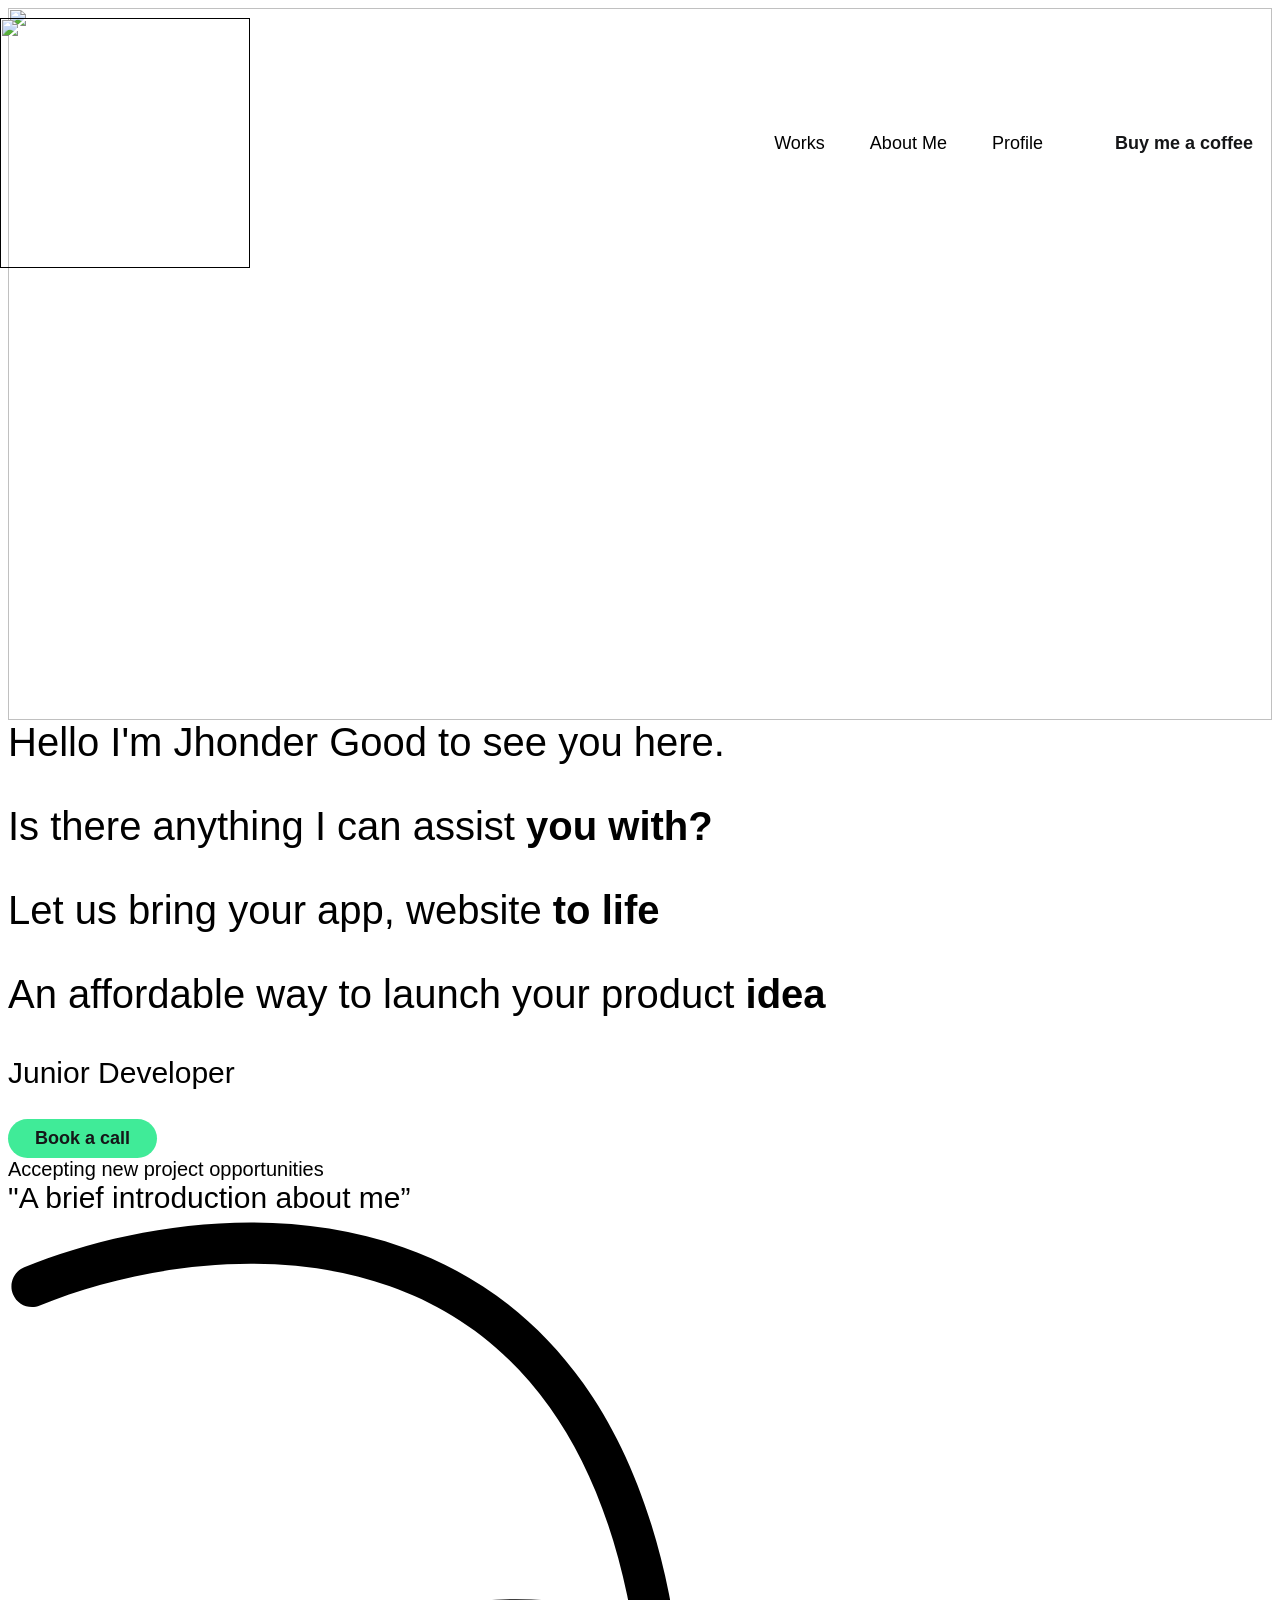
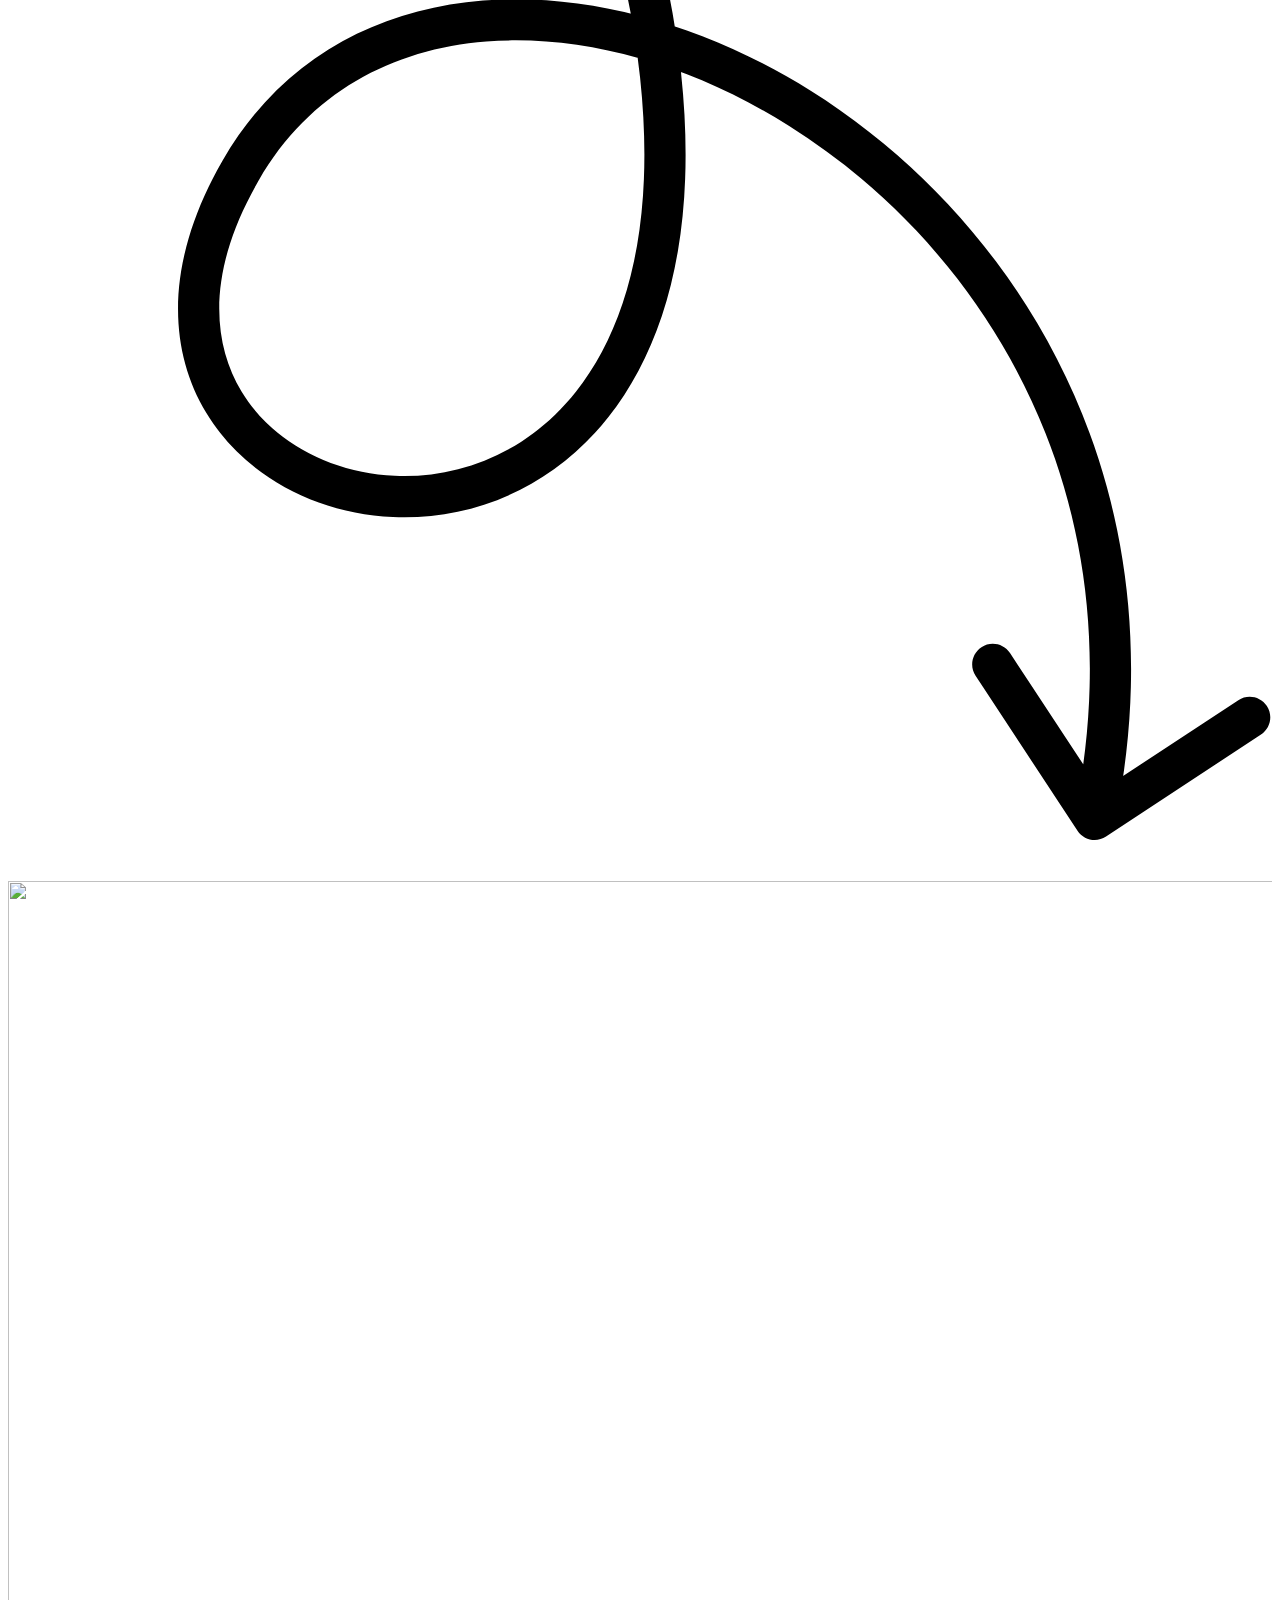
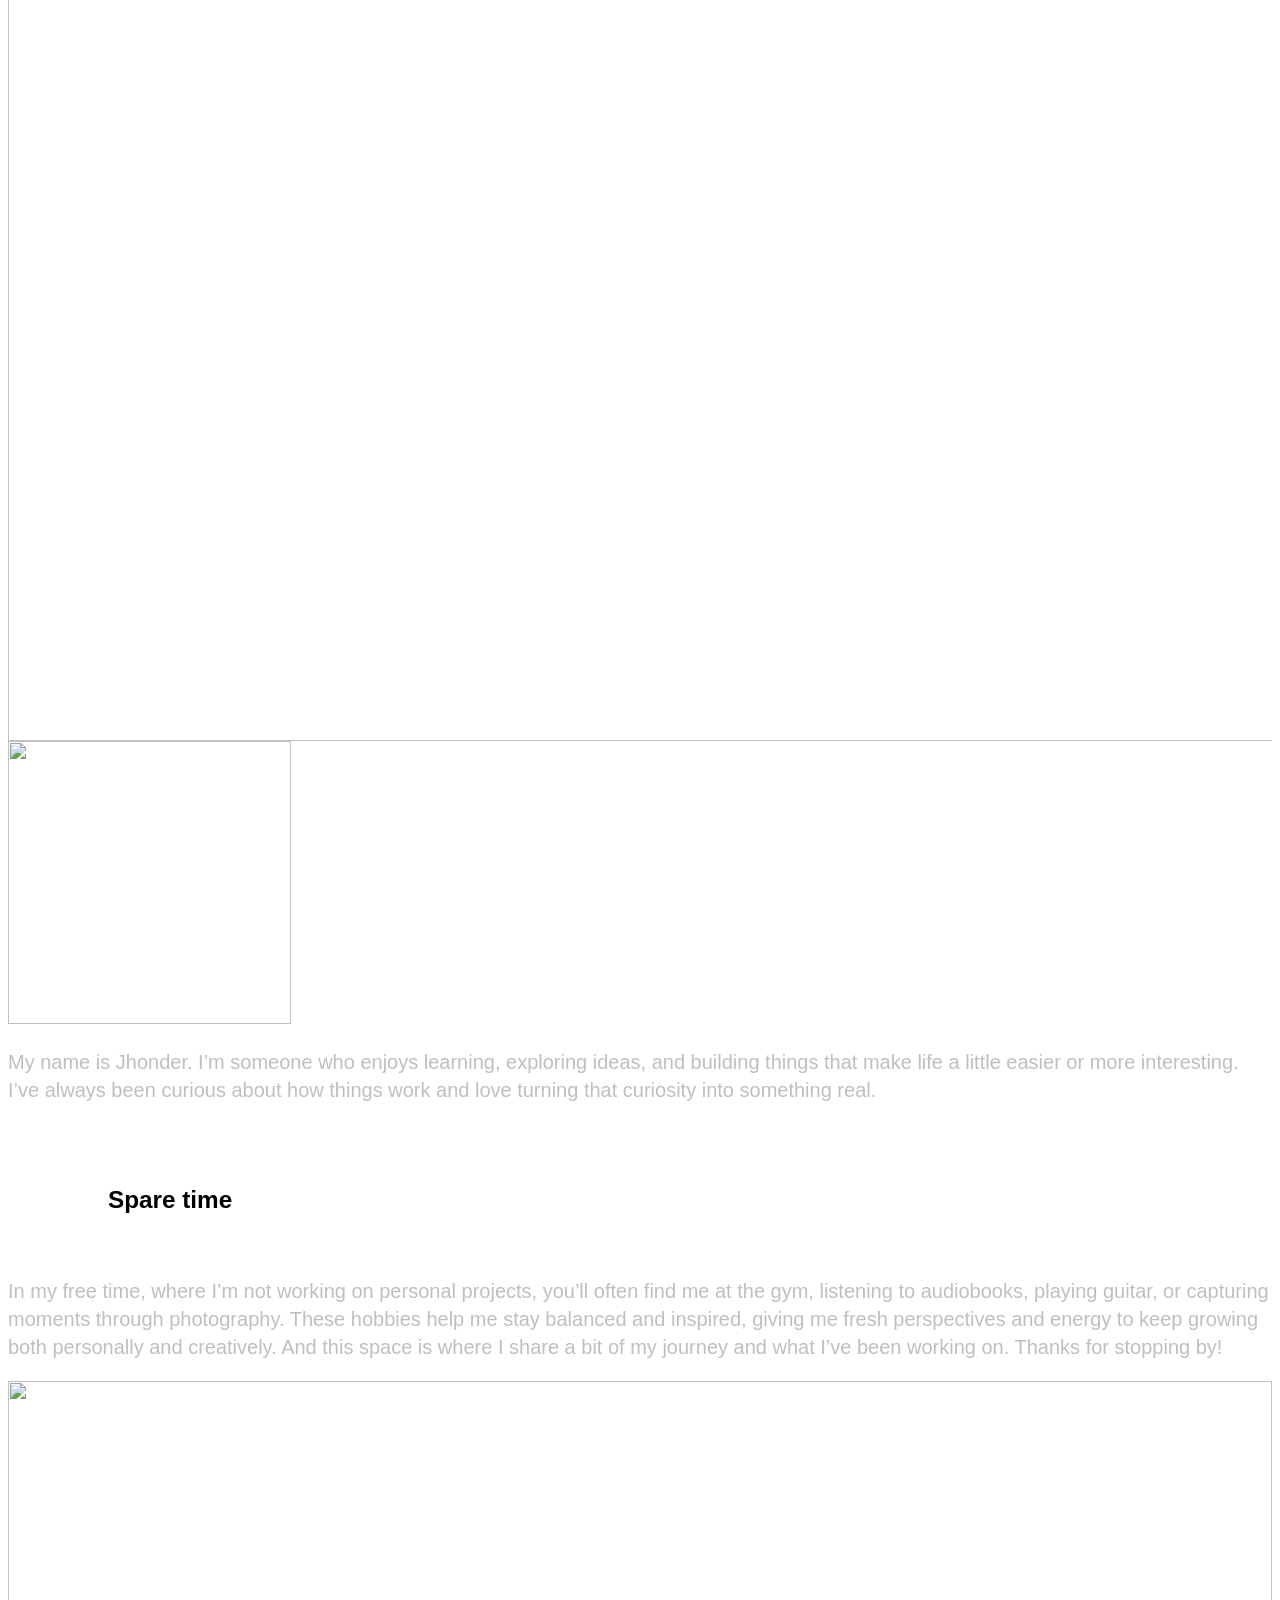
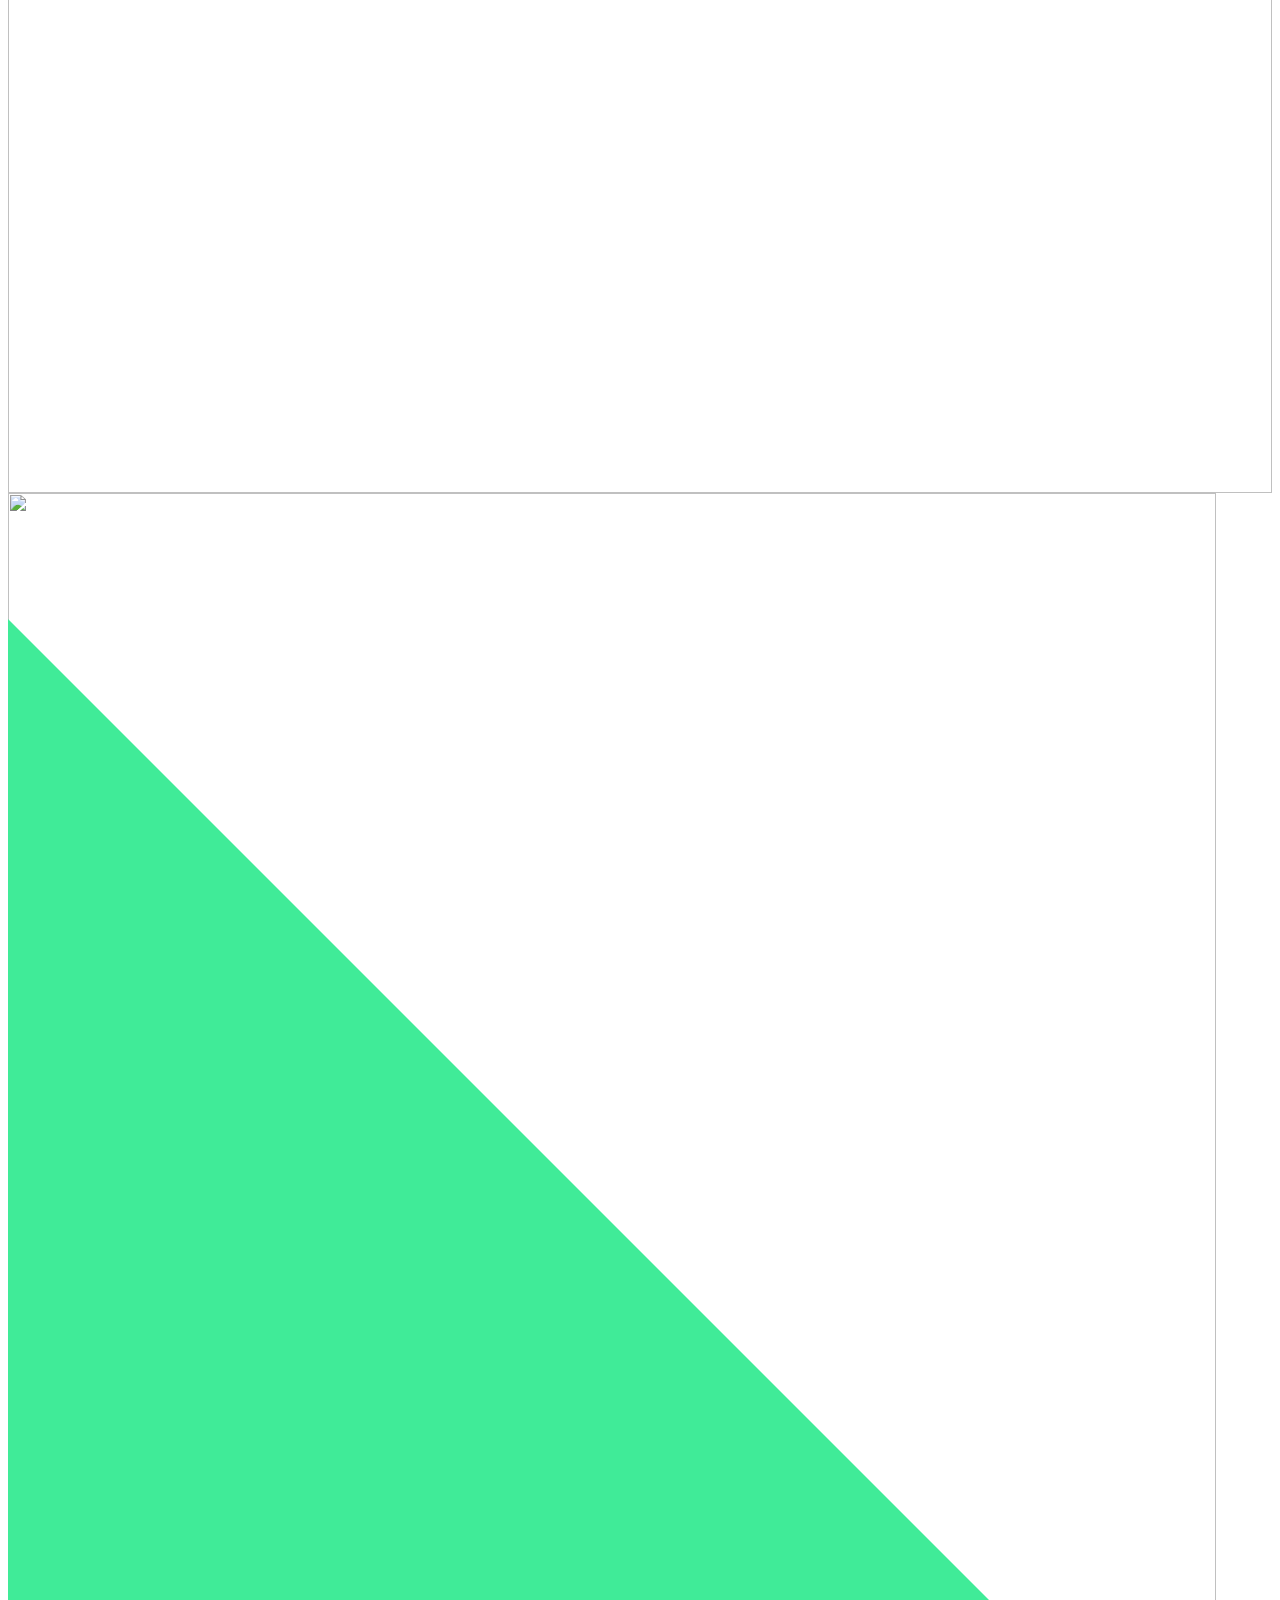
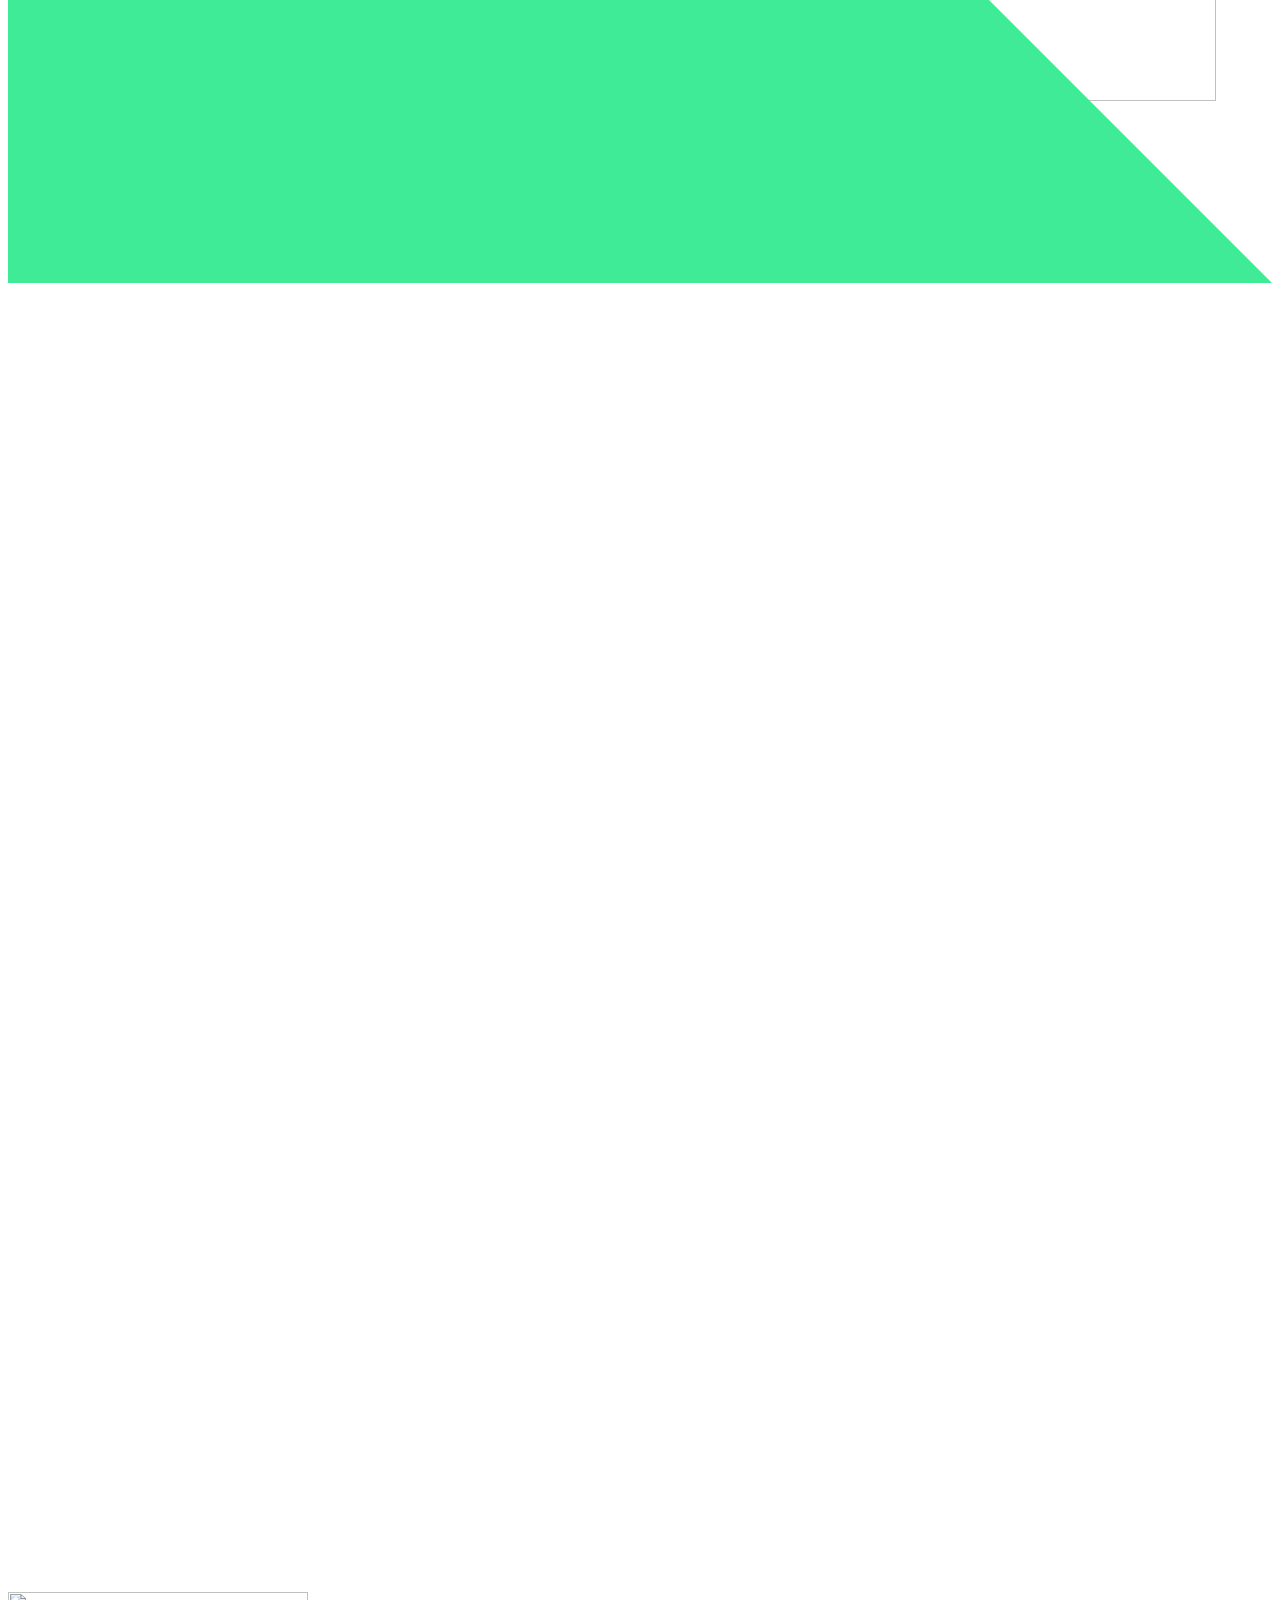
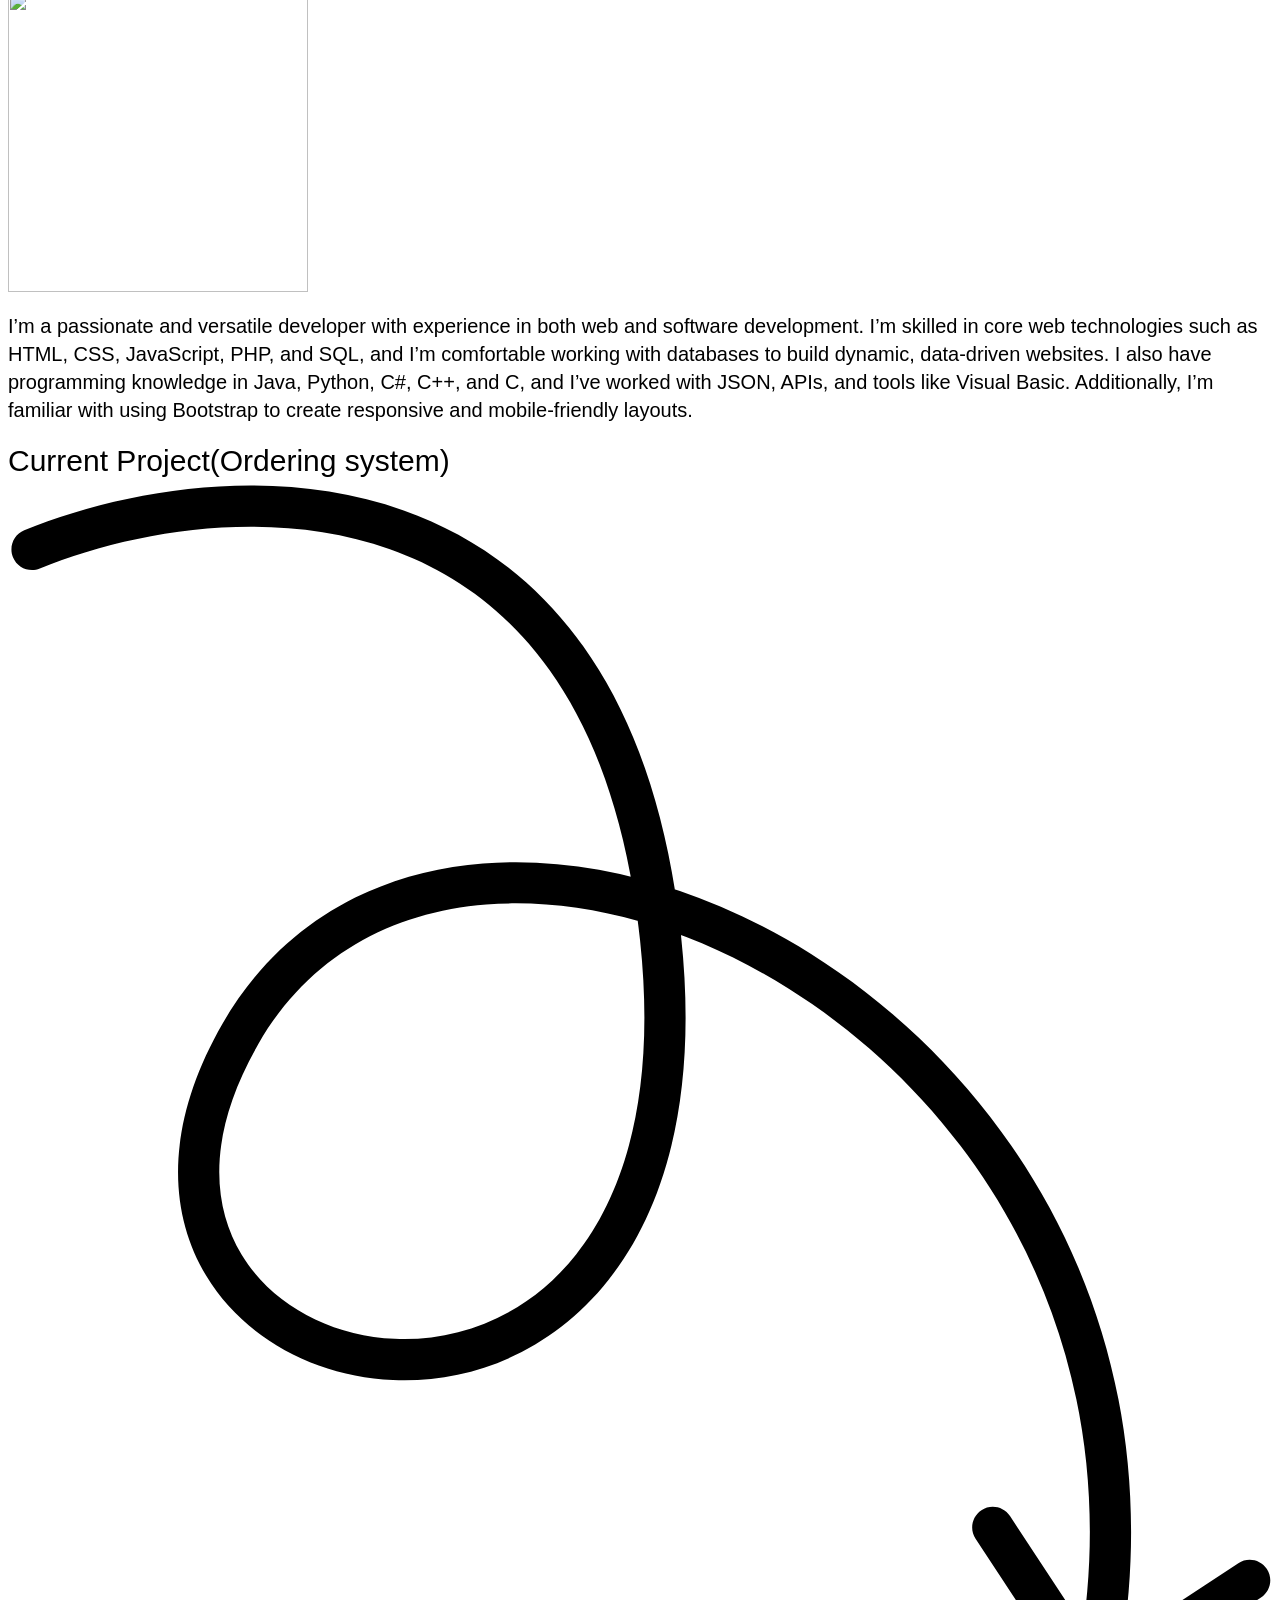
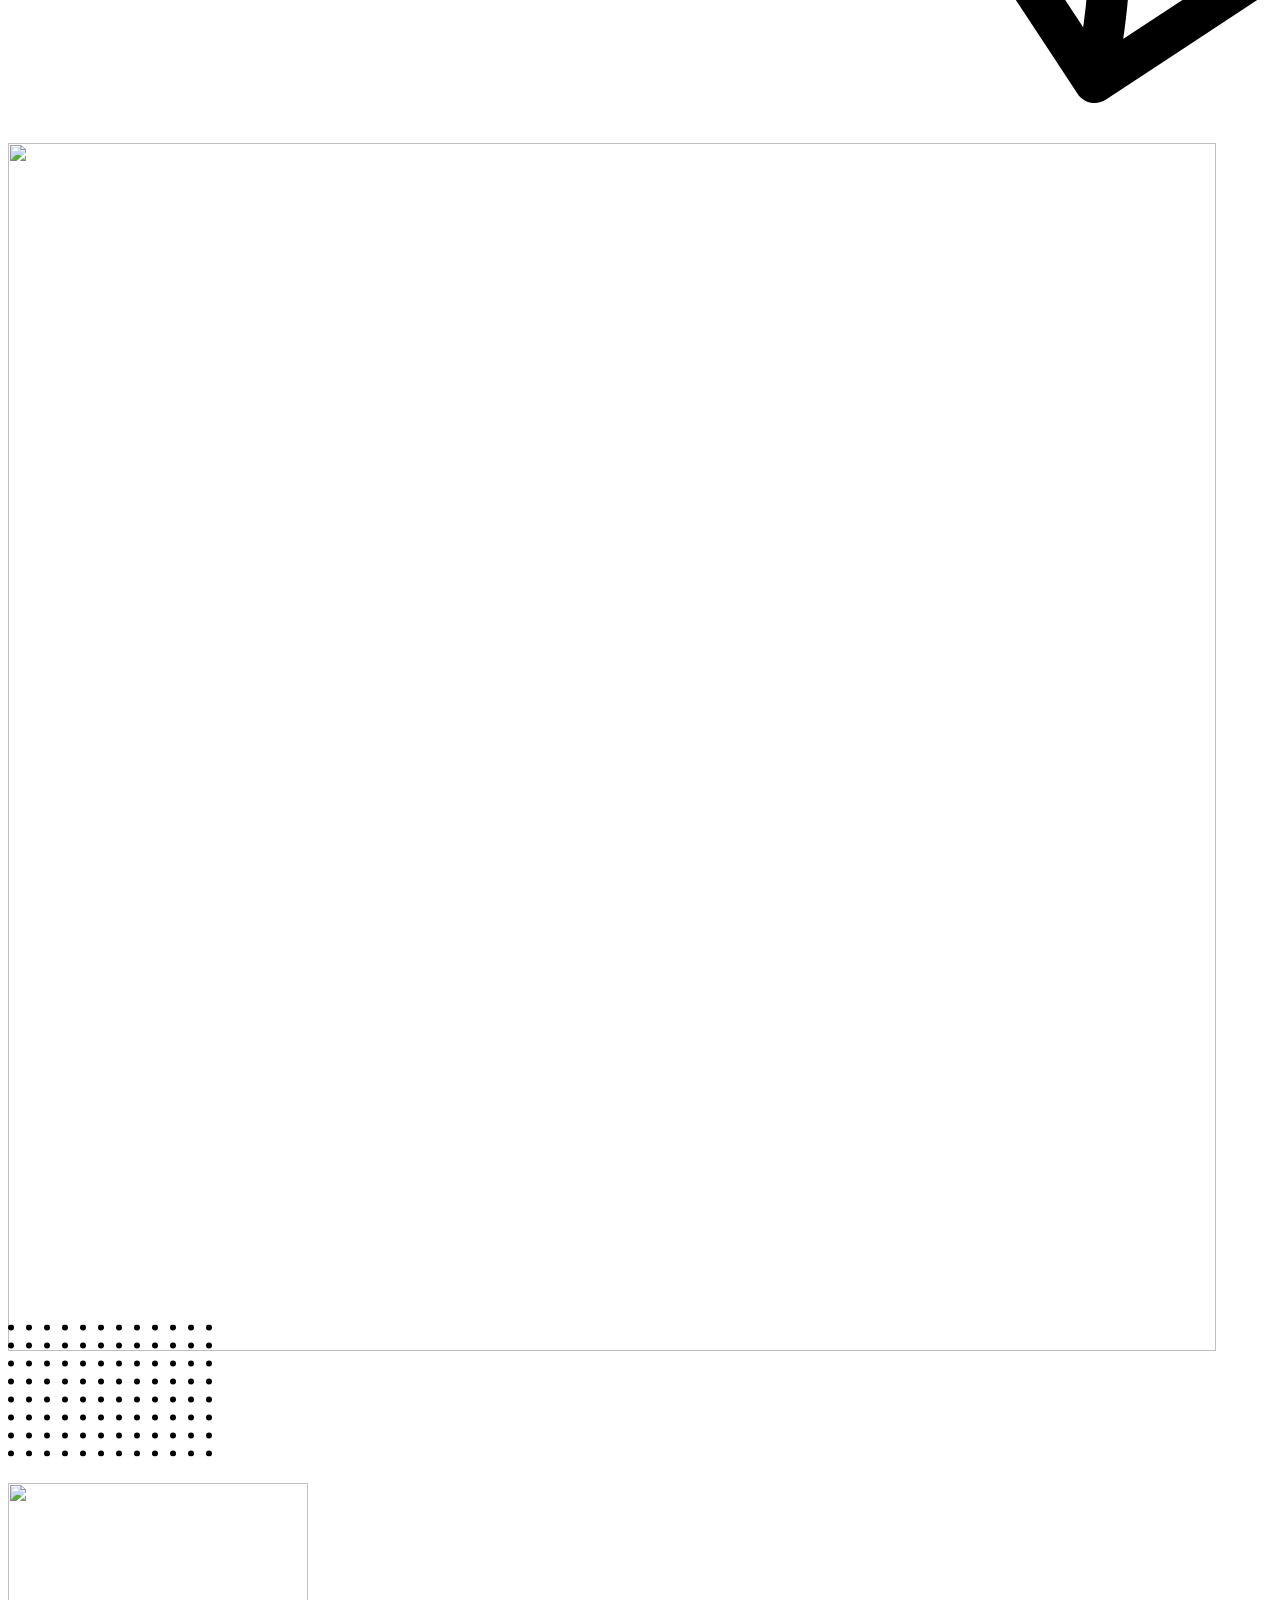
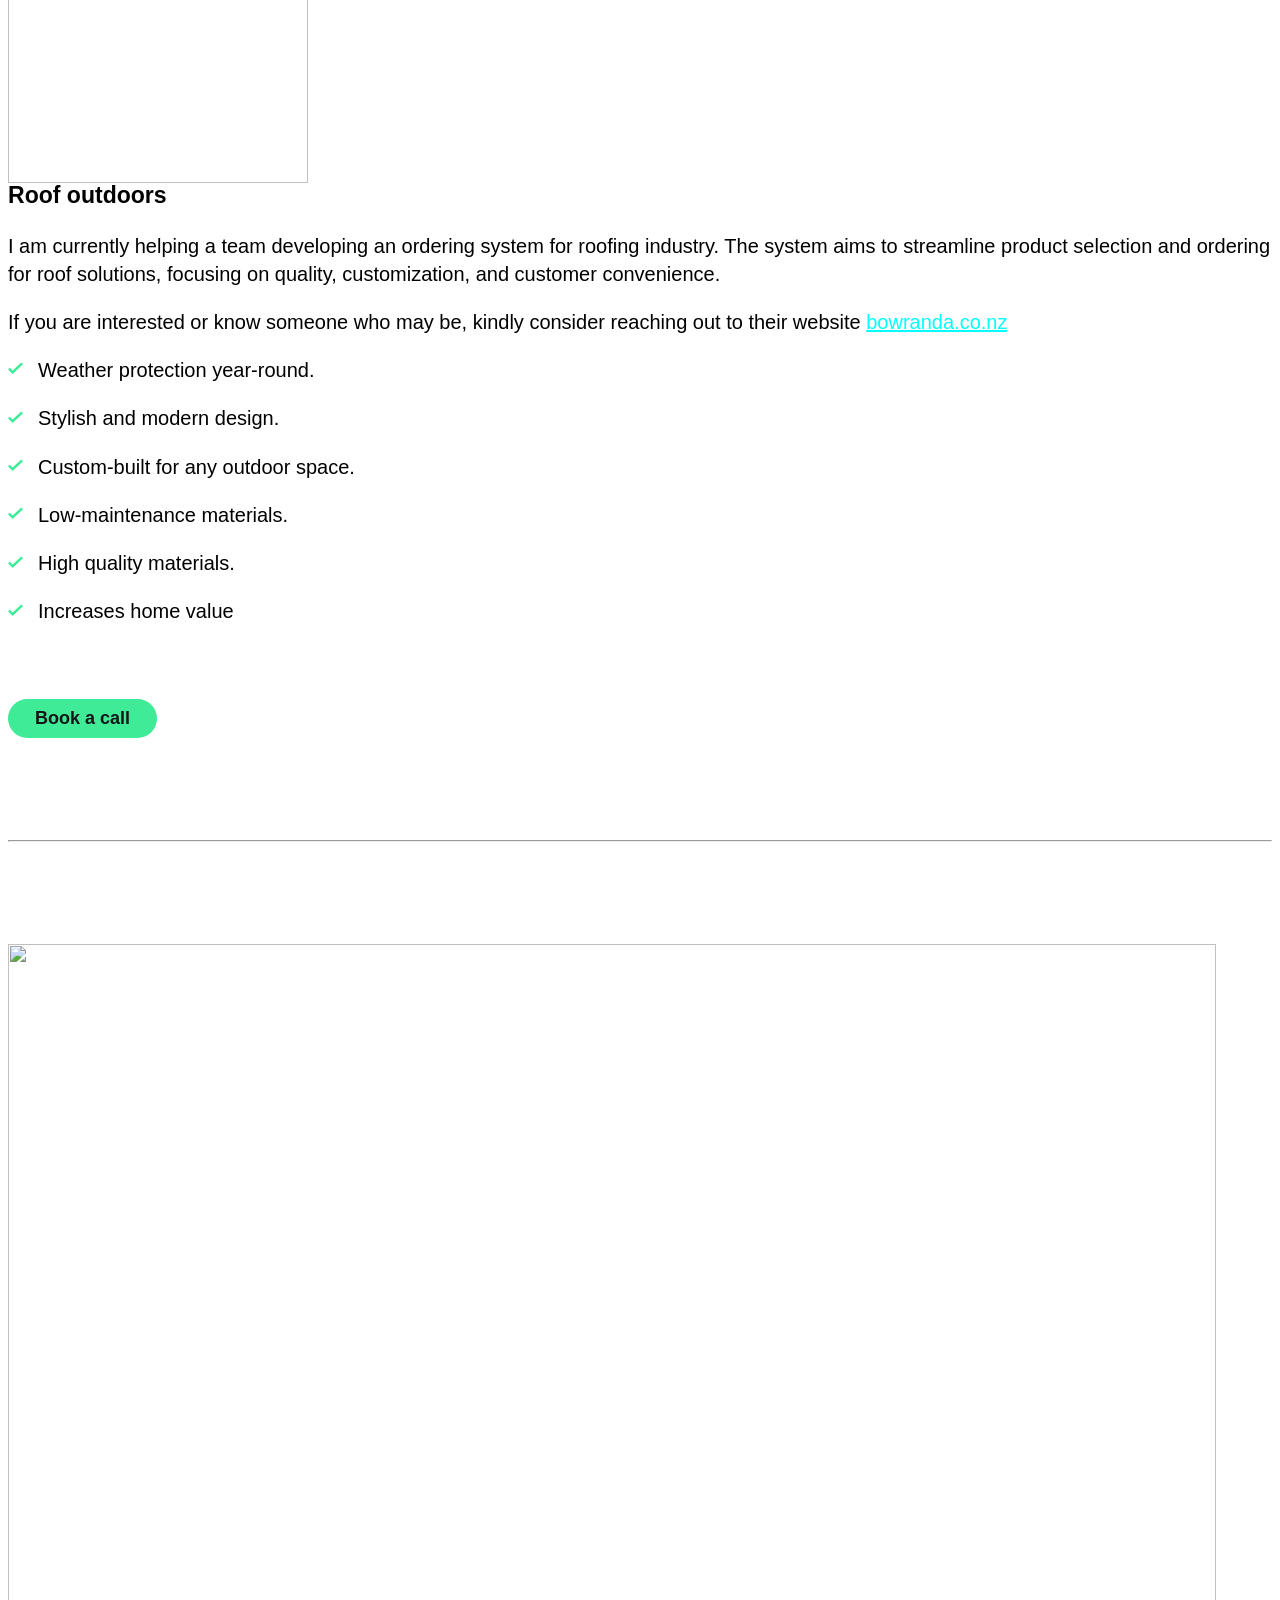
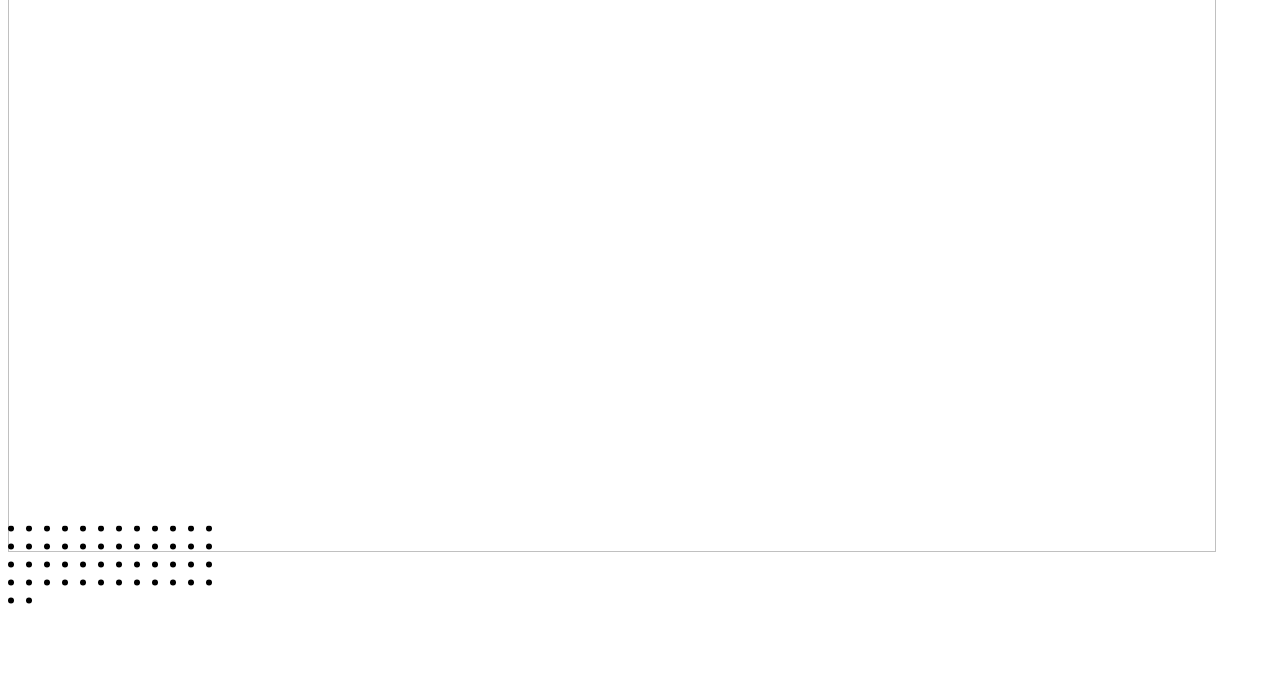
==== commit 92e79c89: "Update index.html" ====
--- a/index.html
+++ b/index.html
@@ -1,229 +1,540 @@
-<html><head><title>Jttno Website</title>
-<meta charset="UTF-8">
-<meta name="viewport" content="width=device-width, initial-scale=1">
-<link rel="stylesheet" href="https://www.w3schools.com/w3css/4/w3.css">
-<link rel="stylesheet" href="https://fonts.googleapis.com/css?family=Roboto">
-<link rel="stylesheet" href="https://cdnjs.cloudflare.com/ajax/libs/font-awesome/4.7.0/css/font-awesome.min.css">
-		<link rel="stylesheet" href="https://cdnjs.cloudflare.com/ajax/libs/font-awesome/5.15.3/css/all.min.css">
-		
-<style>
-.name{
-  padding:2px;
+<html lang="en" class="no-js"><!--<![endif]--><head>		
+	<title>JT Digital</title>
+	
+	<meta http-equiv="Content-Type" content="text/html; charset=utf-8">
+    <meta http-equiv="X-UA-Compatible" content="IE=edge">
+	<meta name="viewport" content="width=device-width, initial-scale=1">
+	
+	<!-- WP HEAD -->
+	<meta name="robots" content="index, follow, max-image-preview:large, max-snippet:-1, max-video-preview:-1">
+	<style>img:is([sizes="auto" i], [sizes^="auto," i]) { contain-intrinsic-size: 3000px 1500px }
+	#jtlogo{
+	width:250px;
+	}
+	
+	#sparetime::before {
+	  content: "";
+	  display: inline-block;
+	  width: 100px;
+	  height: 100px;
+	  background-image: url('img/sparetime.png');
+	  background-size: contain;
+	  background-repeat: no-repeat;
+	  vertical-align: middle; 
+	}
+	
+	.contact{
+	color:cyan;
+	
+	}
+	
+
+  .hug-btn {
+    margin-top: 20px;
+    background: linear-gradient(135deg, #ff758c 0%, #ff7eb3 100%);
+    border: none;
+    padding: 14px 28px;
+    border-radius: 30px;
+    font-size: 1.25em;
+    color: white;
+    cursor: pointer;
+    box-shadow: 0 8px 15px rgba(255, 118, 140, 0.3);
+    transition: all 0.3s ease;
+    font-weight: 600;
+    font-family: 'Segoe UI', Tahoma, Geneva, Verdana, sans-serif;
+  }
+
+  .hug-btn:hover {
+    background: linear-gradient(135deg, #ff7eb3 0%, #ff758c 100%);
+    box-shadow: 0 12px 20px rgba(255, 126, 179, 0.5);
+    transform: translateY(-3px);
+  }
+
+  .hug-btn:active {
+    transform: translateY(-1px) scale(0.98);
+    box-shadow: 0 6px 10px rgba(255, 118, 140, 0.2);
+  }
+  
+
+.the-process__step-image img {
+  transition: transform 0.3s ease;
 }
 
-.profile{
-
+.the-process:hover .the-process__step-image img {
+  transform: scale(1.05);
 }
 
-#coffreeIco{
-  width:20px;
-}
-
-.buyCoffeeBox{
-  margin-left:10px;
-  margin-right:10px;
-}
-
-.buyCoffeeBox button{
-  height:40px;
-}
-
-.buyCoffeeBox button:hover{
-  height:40px;
-}
-
-
-.findMedia i{
-margin:10px;
-font-size:20px;
-padding:5px;
-}
-
-
-
-html,body,h1,h2,h3,h4,h5,h6{font-family: "Roboto", sans-serif}
-</style>
-</head><body class="w3-light-grey">
-
-<!-- Page Container -->
-<div class="w3-content w3-margin-top" style="max-width:1400px;">
-
-  <!-- The Grid -->
-  <div class="w3-row-padding">
-  
-    <!-- Left Column -->
-    <div class="w3-third">
-    
-      <div class="w3-white w3-text-grey w3-card-4">
-        <div class="w3-display-container">
-          <img src="img/profile.jpg" style="width:100%" alt="Avatar" class="profile">
-          <div class="w3-display-bottomleft w3-container w3-text-black" style="background-color:whitesmoke; width:100%; display:flex; align-items:center; justify-content:space-between;">
-            <h2 class="name">Jhonder Tolentino</h2>
-          </div>
-        </div>
-                  <div class="buyCoffeeBox">
-              <button id="buyCoffeeBtn" style="cursor:pointer; padding:2px; background-color:teal; color:white; border-radius:5px; border:none; outline:none; width:100%;">Treat me a Coffee
-              <img src="https://cdn.buymeacoffee.com/buttons/bmc-new-btn-logo.svg" alt="Buy me a coffee" id="coffreeIco"></button><hr>
-			  <button id="webPage" style="cursor:pointer; padding:2px; background-color:teal; color:white; border-radius:5px; border:none; outline:none; width:100%;">Visit Website
-          </div>
-        <div class="w3-container">
-          <p><i class="fa fa-briefcase fa-fw w3-margin-right w3-large w3-text-teal"></i>Aiming to be a full stack developer</p>
-          <p><i class="fa fa-home fa-fw w3-margin-right w3-large w3-text-teal"></i>Christchruch, New Zealand</p>
-          <p><i class="fa fa-envelope fa-fw w3-margin-right w3-large w3-text-teal"></i>jhonder@windoware.co.nz</p>
-          <p><i class="fa fa-phone fa-fw w3-margin-right w3-large w3-text-teal"></i>(+63)9771062127</p>
-          <hr>
-
-          <p class="w3-large"><b><i class="fa fa-asterisk fa-fw w3-margin-right w3-text-teal"></i>Skills</b></p>
-          <p>Programming</p>
-          <div class="w3-light-grey w3-round-xlarge w3-small">
-            <div class="w3-container w3-center w3-round-xlarge w3-teal" style="width:70%">70%</div>
-          </div>
-          <p>UI/UX Development</p>
-          <div class="w3-light-grey w3-round-xlarge w3-small">
-            <div class="w3-container w3-center w3-round-xlarge w3-teal" style="width:60%">
-              <div class="w3-center w3-text-white">60%</div>
-            </div>
-          </div>
-          <p>Illustrator</p>
-          <div class="w3-light-grey w3-round-xlarge w3-small">
-            <div class="w3-container w3-center w3-round-xlarge w3-teal" style="width:55%">75%</div>
-          </div>
-          <p>Media</p>
-          <div class="w3-light-grey w3-round-xlarge w3-small">
-            <div class="w3-container w3-center w3-round-xlarge w3-teal" style="width:50%">50%</div>
-          </div>
-          <br>
-
-          <p class="w3-large w3-text-theme"><b><i class="fa fa-globe fa-fw w3-margin-right w3-text-teal"></i>Languages</b></p>
-          <p>English</p>
-          <div class="w3-light-grey w3-round-xlarge">
-            <div class="w3-round-xlarge w3-teal" style="height:18px;width:40%"></div>
-          </div>
-          <p>Tagalog</p>
-          <div class="w3-light-grey w3-round-xlarge">
-            <div class="w3-round-xlarge w3-teal" style="height:18px;width:90%"></div>
-          </div>
-          <p>Iloco</p>
-          <div class="w3-light-grey w3-round-xlarge">
-            <div class="w3-round-xlarge w3-teal" style="height:18px;width:70%"></div>
-          </div>
-          <br>
-        </div>
-      </div><br>
-
-    <!-- End Left Column -->
-    </div>
-
-    <!-- Right Column -->
-    <div class="w3-twothird">
-    
-      <div class="w3-container w3-card w3-white w3-margin-bottom">
-        <h2 class="w3-text-grey w3-padding-16"><i class="fa fa-suitcase fa-fw w3-margin-right w3-xxlarge w3-text-teal"></i>Work Experience</h2>
-        <div class="w3-container">
-          <h5 class="w3-opacity"><b>Front End - Back End Developer / @GitHub.com</b></h5>
-          <h6 class="w3-text-teal"><i class="fa fa-calendar fa-fw w3-margin-right"></i>Jan 2018 - <span class="w3-tag w3-teal w3-round">Current</span></h6>
-          <p>Sharing codes in a github community discussion forum since 2016.I am thankful for those people who are asking for help within my field because I keep on gaining more experience with my every help.
-            Currently this is the project that i've been working on and it's called.
-            <br><a href="">Real Time Bus Tracking Management System</a><br>
-             </p>
-          <hr>
-        </div>
-        <div class="w3-container">
-          <h5 class="w3-opacity"><b>Freelancing / @Fiverr.com</b></h5>
-          <h6 class="w3-text-teal"><i class="fa fa-calendar fa-fw w3-margin-right"></i>Jan 2020 - <span class="w3-tag w3-teal w3-round">Current</span></h6>
-          <p>I’ve been a seller at fiverr.com since January 2020, offering Gigs about Computer programming. It would be a pleasure for me, if you'll check it out at this link :') <a href="https://www.fiverr.com/jttino">www.fiverr.com/jttino</a></p>
-          <hr>
-        </div>
-      </div>
-
-      <div class="w3-container w3-card w3-white">
-        <h2 class="w3-text-grey w3-padding-16"><i class="fas fa-user-graduate" style="color:teal; margin-left:5px; margin-right:20px; font-size:35px"></i>Education</h2>
-        <div class="w3-container">
-          <h5 class="w3-opacity"><b>Don Marriano Marcos Memorial States University, Mid La Union Campus</b></h5>
-          <h6 class="w3-text-teal"><i class="fa fa-calendar fa-fw w3-margin-right"></i>2018 - 2022</h6>
-		  <li>Quezon Ave, San Fernando City, La Union, Philippines</li>
-
-          <hr>
-        </div>
-        <div class="w3-container">
-          <h5 class="w3-opacity"><b>La Union College of Science and Information Technology</b></h5>
-          <h6 class="w3-text-teal"><i class="fa fa-calendar fa-fw w3-margin-right"></i>2016 - 2018</h6>
-          <li>Bauang, La Union, Philippines</li>
-        </div>
-
-      </div><br>
-      <div class="w3-container w3-card w3-white">
-        <h2 class="w3-text-grey w3-padding-16"><i class="fa fa-certificate fa-fw w3-margin-right w3-xxlarge w3-text-teal"></i>Certification</h2>
-        <div class="w3-container">
-          <h5 class="w3-opacity"><b>PLDT InfoTeach</b></h5>
-          <h6 class="w3-text-teal"><i class="fa fa-calendar fa-fw w3-margin-right"></i>2016/05/25 PLDT Infoteach Outreach Program</h6>
-          <p>SICAT College in San Eugenio Aringay La Union</p>
-        </div>
-      </div>
-
-    <!-- End Right Column -->
-    </div>
-    
-  <!-- End Grid -->
-  </div>
-  
-  <!-- End Page Container -->
-</div>
-
-<footer class="w3-container w3-teal w3-center w3-margin-top">
-  <div class="findMedia">
-  <p>Find me on social media.</p>
-  <i class="fab fa-facebook" id="fbIcoBtn"></i>
-  <i class="fab fa-instagram" id="instaIcoBtn"></i>
-  <i class="fab fa-twitter" onclick="mediaNA()"></i>
-  <i class="fab fa-snapchat-ghost" onclick="mediaNA()"></i>
-  <i class="fab fa-pinterest-p" onclick="mediaNA()"></i>
-  <i class="fab fa-linkedin-in" onclick="mediaNA()"></i>
-  <div>
-</div></div></footer>
-
-<script src="https://cdn.jsdelivr.net/npm/sweetalert2@11"></script>
-<script src="https://ajax.googleapis.com/ajax/libs/jquery/3.5.1/jquery.min.js"></script>
-<script>
-
-
-
-$(document).ready(function(){
-
-  $("#fbIcoBtn").click(function(){
-      window.open("https://www.facebook.com/jhonder.tolentino.3");
-  });
-
-  $("#instaIcoBtn").click(function(){
-      window.open("https://www.instagram.com/tjhonder/");
-  });
-
-  $("#buyCoffeeBtn").click(function(){
-      window.open("https://www.buymeacoffee.com/Jttno");
-  });  
-  
-  $("#webPage").click(function(){
-      window.open("https://jttino.github.io/Personal-Website/");
-  });
-
-
-});
-
-function mediaNA(){
-alert("Hi! I am not accessing this media, Sorry");
-}
-
-
-  Swal.fire({
-    icon: 'info',
-    title: 'Sorry, This site hasn’t been updated in a while',
-    text: "Updates coming when I find some free time!",
-    timer: 6000,
-    timerProgressBar: true,
-    showConfirmButton: false,
-  });
+
   
   
-</script>
-
-</body></html>
+	</style>
+
+<link rel="stylesheet" href="jt.css" type="text/css" media="all">
+
+<body>
+
+  <sticky-header class="header header--sticky headroom headroom--not-bottom headroom--pinned headroom--top" data-mobile-nav-open="false">
+    <div class="header__container page-container">
+      <header-logo data-prevent-action="true" class="header__logo">
+        <a href="" title="Visit the homepage">
+		<img id = "jtlogo" src = "img/logo.png">
+        </a>
+      </header-logo>
+
+      <nav class="nav">
+        <div class="menu-top-menu-container"><ul id="menu-top-menu" class="header__nav">
+<li id="menu-item-852" class="post-type-work menu-item menu-item-type-post_type menu-item-object-page menu-item-852"><a href="#works">Works</a></li>
+<li id="menu-item-16" class="menu-item menu-item-type-post_type menu-item-object-page menu-item-16"><a href="#aboutMe">About Me</a></li>
+<li id="menu-item-820" class="post-type-post menu-item menu-item-type-post_type menu-item-object-page menu-item-820"><a href="profile.html">Profile</a></li>
+<li id="menu-item-14" class="button menu-item menu-item-type-post_type menu-item-object-page menu-item-14"><a href="https://www.buymeacoffee.com/Jttno">Buy me a coffee</a></li>
+</ul></div>      </nav>
+
+      <div class="header__burger" data-ham=""><span></span></div>
+    </div>
+  </sticky-header>
+
+  <div class="mobile-nav">
+    <nav class="nav">
+      <div class="menu-top-menu-container"><ul id="menu-top-menu-1" class="header__nav">
+<li class="post-type-work menu-item menu-item-type-post_type menu-item-object-page menu-item-852"><a href="">Work</a></li>
+<li class="menu-item menu-item-type-post_type menu-item-object-page menu-item-16"><a href="">About</a></li>
+<li class="post-type-post menu-item menu-item-type-post_type menu-item-object-page menu-item-820"><a href="profile.html">Profile</a></li>
+<li class="button menu-item menu-item-type-post_type menu-item-object-page menu-item-14"><a href="https://www.buymeacoffee.com/Jttno">Buy me a coffee</a></li>
+</ul></div>    </nav>
+  </div>
+
+  <div class="page-wrapper">
+    <video-hero class="video-hero" data-cycle-interval="5000">
+    <div class="video-background">
+              <full-screen-image-slider class="video-hero__full-screen-image-slider full-screen-image-slider" slide-interval="5000">
+                    <div class="slide">
+                        <picture>
+              <source media="(min-width: 1025px)" srcset="img/jtbg1.jpg">
+			  <img loading="lazy" lazy-src="img/mobilebg.jpg" alt="" src="img/mobilebg.jpg">
+            </picture>
+          </div>
+                  </full-screen-image-slider>
+          </div>
+
+    <div class="video-hero__container page-container">
+        <div class="video-hero__word-cycle">
+                      <div class="video-hero__slide">
+              <h1 class="video-hero__title">
+                <span><span>Hello I'm Jhonder</span></span>
+                <span><span>Good to see you here.<strong></strong></span></span>
+              </h1>
+            </div>
+                      <div class="video-hero__slide" aria-hidden="true">
+              <h1 class="video-hero__title">
+                <span><span>Is there anything</span></span>
+                <span><span> I can assist <strong>you with?</strong></span></span>
+              </h1>
+            </div>
+                      <div class="video-hero__slide" aria-hidden="true">
+              <h1 class="video-hero__title">
+                <span><span>Let us bring your app,</span></span>
+                <span><span>website <strong>to life</strong></span></span>
+              </h1>
+            </div>
+                      <div class="video-hero__slide" aria-hidden="true">
+              <h1 class="video-hero__title">
+                <span><span>An affordable way to</span></span>
+                <span><span>launch your product <strong>idea</strong></span></span>
+              </h1>
+            </div>
+                  </div>
+        <h2 class="video-hero__caption">Junior Developer</h2>
+
+                  <a  class="button" href="https://592adab9365442cba012305fdf73d589.elf.site">Book a call</a>
+        
+    </div>
+    
+        <div class="video-bar">
+      <a class="video-bar__link" href="" aria-label="Accepting new project opportunities"></a>
+      <div class="video-hero__scroll-indicator"></div>
+      Accepting new project opportunities    </div>
+      </video-hero>
+    <image-with-text class="image-with-text image-with-text--cols- section-block section-block--dark  image-with-text--image-first">
+  <div class="page-container">
+              <h2 class="image-with-text__title  image-with-text__title--left-on-mobile">
+          <span>"A brief introduction about me”</span>
+              <svg class="image-with-text__title-arrow image-with-text__title-arrow--green" xmlns="http://www.w3.org/2000/svg" viewBox="0 0 92 90" fill="none">
+              <path d="M1.18379 3.88222C0.416608 4.19482 0.0480954 5.07016 0.360697 5.83734C0.673299 6.60453 1.54864 6.97304 2.31582 6.66044L1.18379 3.88222ZM47.4992 33.5936L46.0077 33.753L47.4992 33.5936ZM77.8443 88.5532C78.2997 89.2453 79.2298 89.4372 79.9219 88.9819L91.2 81.5621C91.8921 81.1067 92.084 80.1766 91.6287 79.4845C91.1734 78.7924 90.2432 78.6005 89.5512 79.0558L79.5262 85.6512L72.9308 75.6262C72.4754 74.9341 71.5453 74.7422 70.8532 75.1975C70.1611 75.6528 69.9692 76.583 70.4245 77.2751L77.8443 88.5532ZM2.31582 6.66044C8.94281 3.96017 19.0179 2.1508 27.7992 5.25982C32.1556 6.80222 36.2142 9.55927 39.4256 14.0675C42.6455 18.5876 45.0666 24.9434 46.0077 33.753L48.9908 33.4343C48.0087 24.242 45.4555 17.3616 41.8691 12.327C38.2743 7.28059 33.6947 4.16465 28.8004 2.43184C19.0804 -1.00957 8.20396 1.02173 1.18379 3.88222L2.31582 6.66044ZM46.0077 33.753C47.1817 44.7417 44.9127 52.0845 41.3487 56.5918C37.7909 61.0914 32.8116 62.9395 28.1492 62.7285C23.4533 62.5159 19.1873 60.2276 16.9868 56.5735C14.828 52.9885 14.4743 47.7719 18.2208 41.2715L15.6216 39.7735C11.459 46.9959 11.574 53.4002 14.4168 58.1211C17.218 62.7728 22.4867 65.4753 28.0136 65.7254C33.5739 65.977 39.5056 63.7596 43.702 58.4525C47.8923 53.153 50.2208 44.9479 48.9908 33.4343L46.0077 33.753ZM18.2208 41.2715C21.8968 34.8933 27.8974 31.6654 34.8102 31.1171C41.7665 30.5653 49.6487 32.7394 56.8299 37.2428C71.1693 46.2353 82.3991 64.306 77.6284 87.4256L80.5665 88.0319C85.6243 63.521 73.6751 44.2657 58.4237 34.7013C50.8095 29.9262 42.2935 27.5141 34.573 28.1265C26.8091 28.7423 19.8546 32.4289 15.6216 39.7735L18.2208 41.2715Z" fill="currentColor"></path>
+              </svg>
+            </h2>
+        
+      <div class="image-with-text__container image-with-text__container--align-top" id = "aboutMe">
+      <div class="image-with-text__image image-with-text__image--desktop-only ">
+        <img width="1460" height="1549" src="img/intro.png" class="attachment-full size-full" alt="" loading="lazy" decoding="async"
+		sizes="auto, (max-width: 1460px) 100vw, 1460px"></div>
+
+      <div class="image-with-text__text rte">
+        
+        <div class="image-with-text__image image-with-text__image--mobile-only">
+          <img width="283" height="300" src="img/intro.png" class="attachment-medium size-medium" alt="" loading="lazy" decoding="async"
+		  sizes="auto, (max-width: 283px) 100vw, 283px">        
+		  </div>
+
+        <h3></h3>
+<p class="text-grey">
+ My name is Jhonder. I’m someone who enjoys learning, exploring ideas,
+ and building things that make life a little easier or more interesting.
+ I’ve always been curious about how things work and love turning that curiosity into something real.
+</p>
+<h3 id = "sparetime">Spare time</h3>
+<p class="text-grey">
+ In my free time, where I’m not working on personal projects, you’ll often find me at the gym, listening to audiobooks, playing guitar, or capturing moments through photography.
+These hobbies help me stay balanced and inspired, giving me fresh perspectives and energy to keep growing both personally and creatively.
+And this space is where I share a bit of my journey and what I’ve been working on. Thanks for stopping by!
+</p>
+
+
+     </div>
+    </div>
+  </div>
+</image-with-text>  <full-screen-image-slider class="full-screen-image-slider" slide-interval="4000">
+	<div class="slide">
+      <img class="small-img" loading="lazy" lazy-src="img/JTT_1085.JPG" alt="">
+      <img class="large-img" loading="lazy" lazy-src="img/JTT_1085.JPG" alt="">
+	</div>
+      <div class="slide">
+      <img class="small-img" loading="lazy" src="img/ptghy1.JPG" alt="">
+      <img class="large-img" loading="lazy" src="img/ptghy1.JPG" alt="">
+    </div>
+      <div class="slide">
+      <img class="small-img" loading="lazy" lazy-src="img/ptghy2.jpg" alt="">
+      <img class="large-img" loading="lazy" lazy-src="img/ptghy2.jpg" alt="">
+    </div>
+      <div class="slide">
+      <img class="small-img" loading="lazy" lazy-src="img/ptghy3.JPG" alt="">
+      <img class="large-img" loading="lazy" lazy-src="img/ptghy3.JPG" alt="">
+    </div>
+  </full-screen-image-slider>
+  <image-with-text class="image-with-text image-with-text--cols- section-block section-block--light  ">
+  <div class="page-container">
+        
+      <div class="image-with-text__container image-with-text__container--align-top">
+      <div class="image-with-text__image image-with-text__image--desktop-only ">
+        <img width="1208" height="825" src="img/skills.png" class="attachment-full size-full" alt="" loading="lazy" decoding="async" 
+		sizes="auto, (max-width: 1208px) 100vw, 1208px">
+		
+		<div class="image-with-text__image-dots" style="translate: none; rotate: none; scale: none; transform: translate(0%, -20%);">
+            <svg xmlns="http://www.w3.org/2000/svg" width="204" height="132" viewBox="0 0 204 132" fill="none">
+  <circle cx="3" cy="3" r="3" fill="currentColor"></circle>
+  <circle cx="21" cy="3" r="3" fill="currentColor"></circle>
+  <circle cx="39" cy="3" r="3" fill="currentColor"></circle>
+  <circle cx="57" cy="3" r="3" fill="currentColor"></circle>
+  <circle cx="75" cy="3" r="3" fill="currentColor"></circle>
+  <circle cx="93" cy="3" r="3" fill="currentColor"></circle>
+  <circle cx="111" cy="3" r="3" fill="currentColor"></circle>
+  <circle cx="129" cy="3" r="3" fill="currentColor"></circle>
+  <circle cx="147" cy="3" r="3" fill="currentColor"></circle>
+  <circle cx="165" cy="3" r="3" fill="currentColor"></circle>
+  <circle cx="183" cy="3" r="3" fill="currentColor"></circle>
+  <circle cx="201" cy="3" r="3" fill="currentColor"></circle>
+  <circle cx="3" cy="21" r="3" fill="currentColor"></circle>
+  <circle cx="21" cy="21" r="3" fill="currentColor"></circle>
+  <circle cx="39" cy="21" r="3" fill="currentColor"></circle>
+  <circle cx="57" cy="21" r="3" fill="currentColor"></circle>
+  <circle cx="75" cy="21" r="3" fill="currentColor"></circle>
+  <circle cx="93" cy="21" r="3" fill="currentColor"></circle>
+  <circle cx="111" cy="21" r="3" fill="currentColor"></circle>
+  <circle cx="129" cy="21" r="3" fill="currentColor"></circle>
+  <circle cx="147" cy="21" r="3" fill="currentColor"></circle>
+  <circle cx="165" cy="21" r="3" fill="currentColor"></circle>
+  <circle cx="183" cy="21" r="3" fill="currentColor"></circle>
+  <circle cx="201" cy="21" r="3" fill="currentColor"></circle>
+  <circle cx="3" cy="39" r="3" fill="currentColor"></circle>
+  <circle cx="21" cy="39" r="3" fill="currentColor"></circle>
+  <circle cx="39" cy="39" r="3" fill="currentColor"></circle>
+  <circle cx="57" cy="39" r="3" fill="currentColor"></circle>
+  <circle cx="75" cy="39" r="3" fill="currentColor"></circle>
+  <circle cx="93" cy="39" r="3" fill="currentColor"></circle>
+  <circle cx="111" cy="39" r="3" fill="currentColor"></circle>
+  <circle cx="129" cy="39" r="3" fill="currentColor"></circle>
+  <circle cx="147" cy="39" r="3" fill="currentColor"></circle>
+  <circle cx="165" cy="39" r="3" fill="currentColor"></circle>
+  <circle cx="183" cy="39" r="3" fill="currentColor"></circle>
+  <circle cx="201" cy="39" r="3" fill="currentColor"></circle>
+  <circle cx="3" cy="57" r="3" fill="currentColor"></circle>
+  <circle cx="21" cy="57" r="3" fill="currentColor"></circle>
+  <circle cx="39" cy="57" r="3" fill="currentColor"></circle>
+  <circle cx="57" cy="57" r="3" fill="currentColor"></circle>
+  <circle cx="75" cy="57" r="3" fill="currentColor"></circle>
+  <circle cx="93" cy="57" r="3" fill="currentColor"></circle>
+  <circle cx="111" cy="57" r="3" fill="currentColor"></circle>
+  <circle cx="129" cy="57" r="3" fill="currentColor"></circle>
+  <circle cx="147" cy="57" r="3" fill="currentColor"></circle>
+  <circle cx="165" cy="57" r="3" fill="currentColor"></circle>
+  <circle cx="183" cy="57" r="3" fill="currentColor"></circle>
+  <circle cx="201" cy="57" r="3" fill="currentColor"></circle>
+  <circle cx="3" cy="75" r="3" fill="currentColor"></circle>
+  <circle cx="21" cy="75" r="3" fill="currentColor"></circle>
+  <circle cx="39" cy="75" r="3" fill="currentColor"></circle>
+  <circle cx="57" cy="75" r="3" fill="currentColor"></circle>
+  <circle cx="75" cy="75" r="3" fill="currentColor"></circle>
+  <circle cx="93" cy="75" r="3" fill="currentColor"></circle>
+  <circle cx="111" cy="75" r="3" fill="currentColor"></circle>
+  <circle cx="129" cy="75" r="3" fill="currentColor"></circle>
+  <circle cx="147" cy="75" r="3" fill="currentColor"></circle>
+  <circle cx="165" cy="75" r="3" fill="currentColor"></circle>
+  <circle cx="183" cy="75" r="3" fill="currentColor"></circle>
+  <circle cx="201" cy="75" r="3" fill="currentColor"></circle>
+  <circle cx="3" cy="93" r="3" fill="currentColor"></circle>
+  <circle cx="21" cy="93" r="3" fill="currentColor"></circle>
+  <circle cx="39" cy="93" r="3" fill="currentColor"></circle>
+  <circle cx="57" cy="93" r="3" fill="currentColor"></circle>
+  <circle cx="75" cy="93" r="3" fill="currentColor"></circle>
+  <circle cx="93" cy="93" r="3" fill="currentColor"></circle>
+  <circle cx="111" cy="93" r="3" fill="currentColor"></circle>
+  <circle cx="129" cy="93" r="3" fill="currentColor"></circle>
+  <circle cx="147" cy="93" r="3" fill="currentColor"></circle>
+  <circle cx="165" cy="93" r="3" fill="currentColor"></circle>
+  <circle cx="183" cy="93" r="3" fill="currentColor"></circle>
+  <circle cx="201" cy="93" r="3" fill="currentColor"></circle>
+  <circle cx="3" cy="111" r="3" fill="currentColor"></circle>
+  <circle cx="21" cy="111" r="3" fill="currentColor"></circle>
+  <circle cx="39" cy="111" r="3" fill="currentColor"></circle>
+  <circle cx="57" cy="111" r="3" fill="currentColor"></circle>
+  <circle cx="75" cy="111" r="3" fill="currentColor"></circle>
+  <circle cx="93" cy="111" r="3" fill="currentColor"></circle>
+  <circle cx="111" cy="111" r="3" fill="currentColor"></circle>
+  <circle cx="129" cy="111" r="3" fill="currentColor"></circle>
+  <circle cx="147" cy="111" r="3" fill="currentColor"></circle>
+  <circle cx="165" cy="111" r="3" fill="currentColor"></circle>
+  <circle cx="183" cy="111" r="3" fill="currentColor"></circle>
+  <circle cx="201" cy="111" r="3" fill="currentColor"></circle>
+  <circle cx="3" cy="129" r="3" fill="currentColor"></circle>
+  <circle cx="21" cy="129" r="3" fill="currentColor"></circle>
+  <circle cx="39" cy="129" r="3" fill="currentColor"></circle>
+  <circle cx="57" cy="129" r="3" fill="currentColor"></circle>
+  <circle cx="75" cy="129" r="3" fill="currentColor"></circle>
+  <circle cx="93" cy="129" r="3" fill="currentColor"></circle>
+  <circle cx="111" cy="129" r="3" fill="currentColor"></circle>
+  <circle cx="129" cy="129" r="3" fill="currentColor"></circle>
+  <circle cx="147" cy="129" r="3" fill="currentColor"></circle>
+  <circle cx="165" cy="129" r="3" fill="currentColor"></circle>
+  <circle cx="183" cy="129" r="3" fill="currentColor"></circle>
+  <circle cx="201" cy="129" r="3" fill="currentColor"></circle>
+</svg></div></div>
+
+      <div class="image-with-text__text rte">
+                  <h2 class="image-with-text__title image-with-text__title--no-bm image-with-text__title--full-width  image-with-text__title--left-on-mobile">
+            <span>Aquired Skills</span>
+                          
+                      <svg class="image-with-text__title-triangle image-with-text__title-triangle--green" xmlns="http://www.w3.org/2000/svg" viewBox="0 0 41 41" fill="none" style="translate: none; rotate: none; scale: none; transform: translate(0%, -100%);">
+                <path fill-rule="evenodd" clip-rule="evenodd" d="M0 0L41 41H0V0Z" fill="#40EB98"></path>
+              </svg></h2>
+        
+        <div class="image-with-text__image image-with-text__image--mobile-only">
+          <img width="300" height="205" src="img/skills.png" 
+		  class="attachment-medium size-medium" alt="" loading="lazy" decoding="async"
+		  sizes="auto, (max-width: 300px) 100vw, 300px">        </div>
+<p>I’m a passionate and versatile developer with experience in both web and software development.
+ I’m skilled in core web technologies such as HTML, CSS, JavaScript, PHP, and SQL, and I’m comfortable working with databases to build dynamic, data-driven websites.
+ I also have programming knowledge in Java, Python, C#, C++, and C, and I’ve worked with JSON, APIs, and tools like Visual Basic.
+ Additionally, I’m familiar with using Bootstrap to create responsive and mobile-friendly layouts.</p>
+
+              </div>
+    </div>
+  </div>
+</image-with-text>  <image-with-text class="image-with-text image-with-text--cols- section-block section-block--dark  image-with-text--image-first">
+  <div class="page-container">
+              <h2 class="image-with-text__title image-with-text__title--centered image-with-text__title--left-on-mobile">
+          <span>Current Project(Ordering system)</span>
+                      <svg class="image-with-text__title-arrow image-with-text__title-arrow--yellow" xmlns="http://www.w3.org/2000/svg" viewBox="0 0 92 90" fill="none">
+              <path d="M1.18379 3.88222C0.416608 4.19482 0.0480954 5.07016 0.360697 5.83734C0.673299 6.60453 1.54864 6.97304 2.31582 6.66044L1.18379 3.88222ZM47.4992 33.5936L46.0077 33.753L47.4992 33.5936ZM77.8443 88.5532C78.2997 89.2453 79.2298 89.4372 79.9219 88.9819L91.2 81.5621C91.8921 81.1067 92.084 80.1766 91.6287 79.4845C91.1734 78.7924 90.2432 78.6005 89.5512 79.0558L79.5262 85.6512L72.9308 75.6262C72.4754 74.9341 71.5453 74.7422 70.8532 75.1975C70.1611 75.6528 69.9692 76.583 70.4245 77.2751L77.8443 88.5532ZM2.31582 6.66044C8.94281 3.96017 19.0179 2.1508 27.7992 5.25982C32.1556 6.80222 36.2142 9.55927 39.4256 14.0675C42.6455 18.5876 45.0666 24.9434 46.0077 33.753L48.9908 33.4343C48.0087 24.242 45.4555 17.3616 41.8691 12.327C38.2743 7.28059 33.6947 4.16465 28.8004 2.43184C19.0804 -1.00957 8.20396 1.02173 1.18379 3.88222L2.31582 6.66044ZM46.0077 33.753C47.1817 44.7417 44.9127 52.0845 41.3487 56.5918C37.7909 61.0914 32.8116 62.9395 28.1492 62.7285C23.4533 62.5159 19.1873 60.2276 16.9868 56.5735C14.828 52.9885 14.4743 47.7719 18.2208 41.2715L15.6216 39.7735C11.459 46.9959 11.574 53.4002 14.4168 58.1211C17.218 62.7728 22.4867 65.4753 28.0136 65.7254C33.5739 65.977 39.5056 63.7596 43.702 58.4525C47.8923 53.153 50.2208 44.9479 48.9908 33.4343L46.0077 33.753ZM18.2208 41.2715C21.8968 34.8933 27.8974 31.6654 34.8102 31.1171C41.7665 30.5653 49.6487 32.7394 56.8299 37.2428C71.1693 46.2353 82.3991 64.306 77.6284 87.4256L80.5665 88.0319C85.6243 63.521 73.6751 44.2657 58.4237 34.7013C50.8095 29.9262 42.2935 27.5141 34.573 28.1265C26.8091 28.7423 19.8546 32.4289 15.6216 39.7735L18.2208 41.2715Z" fill="currentColor"></path>
+            </svg>
+                  </h2>
+        
+      <div class="image-with-text__container image-with-text__container--align-top">
+      <div class="image-with-text__image image-with-text__image--desktop-only ">
+        <img width="1208" height="1080" src="img/bowranda.jpg" class="attachment-full size-full" alt="" loading="lazy" decoding="async"sizes="auto, (max-width: 1208px) 100vw, 1208px">    
+		<div class="image-with-text__image-dots" style="translate: none; rotate: none; scale: none; transform: translate(0%, -20%);">
+            <svg xmlns="http://www.w3.org/2000/svg" width="204" height="132" viewBox="0 0 204 132" fill="none">
+  <circle cx="3" cy="3" r="3" fill="currentColor"></circle>
+  <circle cx="21" cy="3" r="3" fill="currentColor"></circle>
+  <circle cx="39" cy="3" r="3" fill="currentColor"></circle>
+  <circle cx="57" cy="3" r="3" fill="currentColor"></circle>
+  <circle cx="75" cy="3" r="3" fill="currentColor"></circle>
+  <circle cx="93" cy="3" r="3" fill="currentColor"></circle>
+  <circle cx="111" cy="3" r="3" fill="currentColor"></circle>
+  <circle cx="129" cy="3" r="3" fill="currentColor"></circle>
+  <circle cx="147" cy="3" r="3" fill="currentColor"></circle>
+  <circle cx="165" cy="3" r="3" fill="currentColor"></circle>
+  <circle cx="183" cy="3" r="3" fill="currentColor"></circle>
+  <circle cx="201" cy="3" r="3" fill="currentColor"></circle>
+  <circle cx="3" cy="21" r="3" fill="currentColor"></circle>
+  <circle cx="21" cy="21" r="3" fill="currentColor"></circle>
+  <circle cx="39" cy="21" r="3" fill="currentColor"></circle>
+  <circle cx="57" cy="21" r="3" fill="currentColor"></circle>
+  <circle cx="75" cy="21" r="3" fill="currentColor"></circle>
+  <circle cx="93" cy="21" r="3" fill="currentColor"></circle>
+  <circle cx="111" cy="21" r="3" fill="currentColor"></circle>
+  <circle cx="129" cy="21" r="3" fill="currentColor"></circle>
+  <circle cx="147" cy="21" r="3" fill="currentColor"></circle>
+  <circle cx="165" cy="21" r="3" fill="currentColor"></circle>
+  <circle cx="183" cy="21" r="3" fill="currentColor"></circle>
+  <circle cx="201" cy="21" r="3" fill="currentColor"></circle>
+  <circle cx="3" cy="39" r="3" fill="currentColor"></circle>
+  <circle cx="21" cy="39" r="3" fill="currentColor"></circle>
+  <circle cx="39" cy="39" r="3" fill="currentColor"></circle>
+  <circle cx="57" cy="39" r="3" fill="currentColor"></circle>
+  <circle cx="75" cy="39" r="3" fill="currentColor"></circle>
+  <circle cx="93" cy="39" r="3" fill="currentColor"></circle>
+  <circle cx="111" cy="39" r="3" fill="currentColor"></circle>
+  <circle cx="129" cy="39" r="3" fill="currentColor"></circle>
+  <circle cx="147" cy="39" r="3" fill="currentColor"></circle>
+  <circle cx="165" cy="39" r="3" fill="currentColor"></circle>
+  <circle cx="183" cy="39" r="3" fill="currentColor"></circle>
+  <circle cx="201" cy="39" r="3" fill="currentColor"></circle>
+  <circle cx="3" cy="57" r="3" fill="currentColor"></circle>
+  <circle cx="21" cy="57" r="3" fill="currentColor"></circle>
+  <circle cx="39" cy="57" r="3" fill="currentColor"></circle>
+  <circle cx="57" cy="57" r="3" fill="currentColor"></circle>
+  <circle cx="75" cy="57" r="3" fill="currentColor"></circle>
+  <circle cx="93" cy="57" r="3" fill="currentColor"></circle>
+  <circle cx="111" cy="57" r="3" fill="currentColor"></circle>
+  <circle cx="129" cy="57" r="3" fill="currentColor"></circle>
+  <circle cx="147" cy="57" r="3" fill="currentColor"></circle>
+  <circle cx="165" cy="57" r="3" fill="currentColor"></circle>
+  <circle cx="183" cy="57" r="3" fill="currentColor"></circle>
+  <circle cx="201" cy="57" r="3" fill="currentColor"></circle>
+  <circle cx="3" cy="75" r="3" fill="currentColor"></circle>
+  <circle cx="21" cy="75" r="3" fill="currentColor"></circle>
+  <circle cx="39" cy="75" r="3" fill="currentColor"></circle>
+  <circle cx="57" cy="75" r="3" fill="currentColor"></circle>
+  <circle cx="75" cy="75" r="3" fill="currentColor"></circle>
+  <circle cx="93" cy="75" r="3" fill="currentColor"></circle>
+  <circle cx="111" cy="75" r="3" fill="currentColor"></circle>
+  <circle cx="129" cy="75" r="3" fill="currentColor"></circle>
+  <circle cx="147" cy="75" r="3" fill="currentColor"></circle>
+  <circle cx="165" cy="75" r="3" fill="currentColor"></circle>
+  <circle cx="183" cy="75" r="3" fill="currentColor"></circle>
+  <circle cx="201" cy="75" r="3" fill="currentColor"></circle>
+  <circle cx="3" cy="93" r="3" fill="currentColor"></circle>
+  <circle cx="21" cy="93" r="3" fill="currentColor"></circle>
+  <circle cx="39" cy="93" r="3" fill="currentColor"></circle>
+  <circle cx="57" cy="93" r="3" fill="currentColor"></circle>
+  <circle cx="75" cy="93" r="3" fill="currentColor"></circle>
+  <circle cx="93" cy="93" r="3" fill="currentColor"></circle>
+  <circle cx="111" cy="93" r="3" fill="currentColor"></circle>
+  <circle cx="129" cy="93" r="3" fill="currentColor"></circle>
+  <circle cx="147" cy="93" r="3" fill="currentColor"></circle>
+  <circle cx="165" cy="93" r="3" fill="currentColor"></circle>
+  <circle cx="183" cy="93" r="3" fill="currentColor"></circle>
+  <circle cx="201" cy="93" r="3" fill="currentColor"></circle>
+  <circle cx="3" cy="111" r="3" fill="currentColor"></circle>
+  <circle cx="21" cy="111" r="3" fill="currentColor"></circle>
+  <circle cx="39" cy="111" r="3" fill="currentColor"></circle>
+  <circle cx="57" cy="111" r="3" fill="currentColor"></circle>
+  <circle cx="75" cy="111" r="3" fill="currentColor"></circle>
+  <circle cx="93" cy="111" r="3" fill="currentColor"></circle>
+  <circle cx="111" cy="111" r="3" fill="currentColor"></circle>
+  <circle cx="129" cy="111" r="3" fill="currentColor"></circle>
+  <circle cx="147" cy="111" r="3" fill="currentColor"></circle>
+  <circle cx="165" cy="111" r="3" fill="currentColor"></circle>
+  <circle cx="183" cy="111" r="3" fill="currentColor"></circle>
+  <circle cx="201" cy="111" r="3" fill="currentColor"></circle>
+  <circle cx="3" cy="129" r="3" fill="currentColor"></circle>
+  <circle cx="21" cy="129" r="3" fill="currentColor"></circle>
+  <circle cx="39" cy="129" r="3" fill="currentColor"></circle>
+  <circle cx="57" cy="129" r="3" fill="currentColor"></circle>
+  <circle cx="75" cy="129" r="3" fill="currentColor"></circle>
+  <circle cx="93" cy="129" r="3" fill="currentColor"></circle>
+  <circle cx="111" cy="129" r="3" fill="currentColor"></circle>
+  <circle cx="129" cy="129" r="3" fill="currentColor"></circle>
+  <circle cx="147" cy="129" r="3" fill="currentColor"></circle>
+  <circle cx="165" cy="129" r="3" fill="currentColor"></circle>
+  <circle cx="183" cy="129" r="3" fill="currentColor"></circle>
+  <circle cx="201" cy="129" r="3" fill="currentColor"></circle>
+</svg>          </div>
+              </div>
+
+      <div class="image-with-text__text rte">
+        
+        <div class="image-with-text__image image-with-text__image--mobile-only">
+          <img width="300" height="268" src="img/bowranda.jpg" class="attachment-medium size-medium" alt="" loading="lazy" decoding="async" sizes="auto, (max-width: 300px) 100vw, 300px">        </div>
+
+        <ul class="spaced-list">
+		<h4>Roof outdoors</h4>
+		<p>I am currently helping a team developing an ordering system for roofing industry. The system aims to streamline product selection and ordering for roof solutions, focusing on quality, customization, and customer convenience.</p>
+		<p>If you are interested or know someone who may be, kindly consider reaching out to their website
+		<a class = "contact" href="https://bowranda.co.nz/">bowranda.co.nz</a>
+<li>Weather protection year-round.</li>
+<li>Stylish and modern design.</li>
+<li>Custom-built for any outdoor space.</li>
+<li>Low-maintenance materials.</li>
+<li>High quality materials.</li>
+<li>Increases home value</li>
+</ul>
+
+                  <a class="button" href="https://592adab9365442cba012305fdf73d589.elf.site">Book a call </a>
+              </div>
+    </div>
+  </div>
+  <br><br><br><br>
+  <hr>
+  <br><br><br><br>
+  
+  
+    <div class="page-container">
+        
+      <div class="image-with-text__container image-with-text__container--align-top">
+      <div class="image-with-text__image image-with-text__image--desktop-only ">
+        <img width="1208" height="725" src="img/OCTool.gif" class="attachment-full size-full" alt="" loading="lazy" decoding="async" 
+		sizes="auto, (max-width: 1208px) 100vw, 1208px">
+		
+		<div class="image-with-text__image-dots" style="translate: none; rotate: none; scale: none; transform: translate(0%, -20%);">
+            <svg xmlns="http://www.w3.org/2000/svg" width="204" height="132" viewBox="0 0 204 132" fill="none">
+  <circle cx="3" cy="3" r="3" fill="currentColor"></circle>
+  <circle cx="21" cy="3" r="3" fill="currentColor"></circle>
+  <circle cx="39" cy="3" r="3" fill="currentColor"></circle>
+  <circle cx="57" cy="3" r="3" fill="currentColor"></circle>
+  <circle cx="75" cy="3" r="3" fill="currentColor"></circle>
+  <circle cx="93" cy="3" r="3" fill="currentColor"></circle>
+  <circle cx="111" cy="3" r="3" fill="currentColor"></circle>
+  <circle cx="129" cy="3" r="3" fill="currentColor"></circle>
+  <circle cx="147" cy="3" r="3" fill="currentColor"></circle>
+  <circle cx="165" cy="3" r="3" fill="currentColor"></circle>
+  <circle cx="183" cy="3" r="3" fill="currentColor"></circle>
+  <circle cx="201" cy="3" r="3" fill="currentColor"></circle>
+  <circle cx="3" cy="21" r="3" fill="currentColor"></circle>
+  <circle cx="21" cy="21" r="3" fill="currentColor"></circle>
+  <circle cx="39" cy="21" r="3" fill="currentColor"></circle>
+  <circle cx="57" cy="21" r="3" fill="currentColor"></circle>
+  <circle cx="75" cy="21" r="3" fill="currentColor"></circle>
+  <circle cx="93" cy="21" r="3" fill="currentColor"></circle>
+  <circle cx="111" cy="21" r="3" fill="currentColor"></circle>
+  <circle cx="129" cy="21" r="3" fill="currentColor"></circle>
+  <circle cx="147" cy="21" r="3" fill="currentColor"></circle>
+  <circle cx="165" cy="21" r="3" fill="currentColor"></circle>
+  <circle cx="183" cy="21" r="3" fill="currentColor"></circle>
+  <circle cx="201" cy="21" r="3" fill="currentColor"></circle>
+  <circle cx="3" cy="39" r="3" fill="currentColor"></circle>
+  <circle cx="21" cy="39" r="3" fill="currentColor"></circle>
+  <circle cx="39" cy="39" r="3" fill="currentColor"></circle>
+  <circle cx="57" cy="39" r="3" fill="currentColor"></circle>
+  <circle cx="75" cy="39" r="3" fill="currentColor"></circle>
+  <circle cx="93" cy="39" r="3" fill="currentColor"></circle>
+  <circle cx="111" cy="39" r="3" fill="currentColor"></circle>
+  <circle cx="129" cy="39" r="3" fill="currentColor"></circle>
+  <circle cx="147" cy="39" r="3" fill="currentColor"></circle>
+  <circle cx="165" cy="39" r="3" fill="currentColor"></circle>
+  <circle cx="183" cy="39" r="3" fill="currentColor"></circle>
+  <circle cx="201" cy="39" r="3" fill="currentColor"></circle>
+  <circle cx="3" cy="57" r="3" fill="currentColor"></circle>
+  <circle cx="21" cy="57" r="3" fill="currentColor"></circle>
+  <circle cx="39" cy="57" r="3" fill="currentColor"></circle>
+  <circle cx="57" cy="57" r="3" fill="currentColor"></circle>
+  <circle cx="75" cy="57" r="3" fill="currentColor"></circle>
+  <circle cx="93" cy="57" r="3" fill="currentColor"></circle>
+  <circle cx="111" cy="57" r="3" fill="currentColor"></circle>
+  <circle cx="129" cy="57" r="3" fill="currentColor"></circle>
+  <circle cx="147" cy="57" r="3" fill="currentColor"></circle>
+  <circle cx="165" cy="57" r="3" fill="currentColor"></circle>
+  <circle cx="183" cy="57" r="3" fill="currentColor"></circle>
+  <circle cx="201" cy="57" r="3" fill="currentColor"></circle>
+  <circle cx="3" cy="75" r="3" fill="currentColor"></circle>
+  <circle cx="21" cy="75" r="3" fill="currentColor"></circle>
+  <circle cx="39" cy="75" r="3" fill="cu
--- a/jt.css
+++ b/jt.css
@@ -0,0 +1 @@
+:root{--size-1: calc(24px / 4);--size-2: calc(24px / 3);--size-3: calc(24px / 2);--size-4: calc(24px);--size-8: calc(24px * 2)}@font-face{font-family:"Satoshi-Variable";src:url(353a66cdd8922bb63107b51bb4ebc47f.woff2) format("woff2"),url(4db206aaad2132de9db7c2ed26b55b88.woff) format("woff"),url(536fda9b164542087fc736ce08d382d0.ttf) format("truetype");font-weight:300 900;font-display:swap;font-style:normal}@font-face{font-family:"Satoshi";src:url(9d501e440d7109a57c882c57a9285d57.woff2) format("woff2"),url(fe877592580e0a941b9ed0d2995aea8d.woff) format("woff"),url(9519fea9567e2405bc08c2a383630289.ttf) format("truetype");font-weight:300 900;font-display:swap;font-style:italic}@font-face{font-family:"Satoshi";src:url(df8f06167ee6fd05a1312732d4e9ea50.woff2) format("woff2"),url(67e7fa77f107df3491b6c74c9d09a41e.woff) format("woff"),url(22ef061781b1162ac317c35b1b821110.ttf) format("truetype");font-weight:300;font-display:swap;font-style:normal}@font-face{font-family:"Satoshi";src:url(540a6dd2e29f70e154776e4d0dfbaa38.woff2) format("woff2"),url(9473bef147f48d191d0d6bfd04f39a14.woff) format("woff"),url(bdeb9dc94481cdcc43dd3e98c9f87bc6.ttf) format("truetype");font-weight:300;font-display:swap;font-style:italic}@font-face{font-family:"Satoshi";src:url(9ec05085c4cd2966eba82346dcfd9bea.woff2) format("woff2"),url(ca3da5fd2b609836ef69e0f6e677450c.woff) format("woff"),url(fe762acc7e97cb6128058a93523585f0.ttf) format("truetype");font-weight:400;font-display:swap;font-style:normal}@font-face{font-family:"Satoshi";src:url(f4acf4adbba9bcd2c75cc012be3f0e0e.woff2) format("woff2"),url(a7000aa1c017eec578681948611f7460.woff) format("woff"),url(89c785539a22fa0dfa0f5e129c4f5a9b.ttf) format("truetype");font-weight:400;font-display:swap;font-style:italic}@font-face{font-family:"Satoshi";src:url(1ffe968245568e8ba1e766cec2c0075d.woff2) format("woff2"),url(2419b46c96ed15331ba205aa3b103eb8.woff) format("woff"),url(759562088ba19068aef82baee40e2ab5.ttf) format("truetype");font-weight:500;font-display:swap;font-style:normal}@font-face{font-family:"Satoshi";src:url(6be6d51d5fc7402ee45f6c343e607baa.woff2) format("woff2"),url(cb8316e39642de8a12d54a60366bb476.woff) format("woff"),url(5db9ec801a311bdf187ba0e401b05d12.ttf) format("truetype");font-weight:500;font-display:swap;font-style:italic}@font-face{font-family:"Satoshi";src:url(a0e6d25529eab537426cc73a2199dd85.woff2) format("woff2"),url(a875ff682ee232938607cd70a2997cd9.woff) format("woff"),url(137a52d9f47dd71c6247397651ccbf6f.ttf) format("truetype");font-weight:700;font-display:swap;font-style:normal}@font-face{font-family:"Satoshi";src:url(99235b175b514139aed0e14900656fcc.woff2) format("woff2"),url(d6da0f2020393863d72091bd133bd446.woff) format("woff"),url(95e24575ceb54c131b6befcb1df1d776.ttf) format("truetype");font-weight:700;font-display:swap;font-style:italic}@font-face{font-family:"Satoshi";src:url(b5013d854bb5a8e48651144002dcc6a7.woff2) format("woff2"),url(4261d202e1e9410db1bfa7a19ab6c372.woff) format("woff"),url(464354ba5a06467ecac56ec6be8e083b.ttf) format("truetype");font-weight:900;font-display:swap;font-style:normal}@font-face{font-family:"Satoshi";src:url(d456cea1fae27f7d469433631ff713b2.woff2) format("woff2"),url(048e5edd452be6c1321441275bb898d0.woff) format("woff"),url(6688ad1e9589e67518294867a239fdae.ttf) format("truetype");font-weight:900;font-display:swap;font-style:italic}html,body{font-size:clamp(20px,1.5189873418vw,1.5189873418vw);font-family:"Satoshi",sans-serif}h1,h2,h3,h4,h5,h6{font-weight:500;line-height:1.1;margin:0 0 1em}h3,h4,h5,h6{font-weight:700}.rte h1{font-size:clamp(36px,4vw,4vw)}.rte h2{font-size:clamp(30px,3.5443037975vw,3.5443037975vw)}.rte h3{font-size:clamp(24px,1.8987341772vw,1.8987341772vw)}.rte h4{font-size:clamp(20px,1.8vw,1.8vw)}.rte h5{font-size:clamp(18px,1.6vw,1.6vw)}.rte h6{font-size:clamp(16px,1.4vw,1.4vw)}.rte h1,.rte h2,.rte h3,.rte h4,.rte h5,.rte h6{color:var(--foreground-color);text-wrap:balance}.rte ul{color:var(--foreground-color);list-style:none;margin:0;padding:0;font-size:clamp(20px,1.5189873418vw,1.5189873418vw);margin:0 0 3vw}.rte ul li{display:flex;align-items:start;gap:.75em;line-height:1.4166666667}.rte ul li::before{content:"";display:block;background:url('data:image/svg+xml,<svg xmlns="http://www.w3.org/2000/svg" viewBox="0 0 25 20" fill="none"><path fill-rule="evenodd" clip-rule="evenodd" d="M2.88462 9.40385L0 12.2885L7.69231 19.9808L25 3.63462L22.1154 0.75L7.69231 14.2115L2.88462 9.40385Z" fill="%23000000"/></svg>');background-repeat:no-repeat;background-position:center;background-size:contain;width:.75em;top:.25em;position:relative;aspect-ratio:1;flex-shrink:0}.rte ul.spaced-list li:not(:last-child){margin-bottom:20px}.section-block--dark .rte ul li::before{background:url('data:image/svg+xml,<svg xmlns="http://www.w3.org/2000/svg" viewBox="0 0 25 20" fill="none"><path fill-rule="evenodd" clip-rule="evenodd" d="M2.88462 9.40385L0 12.2885L7.69231 19.9808L25 3.63462L22.1154 0.75L7.69231 14.2115L2.88462 9.40385Z" fill="%2340EB98"/></svg>');background-repeat:no-repeat;background-position:center;background-size:contain}.rte *+.button{margin-top:clamp(35px,2vw,2vw)}@media(max-width: 767px){.rte .button{width:100%}}.rte p+h1,.rte p+h2,.rte p+h3,.rte p+h4,.rte p+h5,.rte p+h6{margin-top:2em}@media(max-width: 767px){.rte p+h1,.rte p+h2,.rte p+h3,.rte p+h4,.rte p+h5,.rte p+h6{border-top:solid 1px #979797;margin-top:1em;padding-top:1em}}p{line-height:1.4}.text-grey{color:#bfbfbf}.bm{margin-bottom:2.5316455696vw}.button{background-color:#40eb98;border:none;color:#151618;font-size:clamp(18px,1.2658227848vw,1.2658227848vw);font-weight:600;display:inline-block;border-radius:2em;padding:.5em 1.5em;text-decoration:none;text-align:center;position:relative;overflow:hidden;z-index:1;transition:color cubic-bezier(0.69, 0, 0.04, 1.01) .3s}.button:before{content:"";position:absolute;top:0;left:0;bottom:0;width:0;background-color:var(--foreground-color);z-index:-1;transition:width cubic-bezier(0.69, 0, 0.04, 1.01) .3s}@media(hover: hover){.button:hover{color:var(--background-color)}.button:hover:before{width:100%}}.button--full-width{display:block;width:100%}.button--inverted{background-color:var(--foreground-color);color:var(--background-color)}.button--inverted:before{background-color:#40eb98}@media(hover: hover){.button--inverted:hover{color:var(--foreground-color)}}.header{color:var(--foreground-color);font-size:clamp(18px,1.2658227848vw,1.2658227848vw);font-weight:500;position:fixed;top:0;left:0;right:0;z-index:501}.header a{color:inherit;transition:color 200ms linear;text-underline-offset:.75em}.header a:not(:hover){text-decoration:none}.header .button{transition:background-color 200ms linear}.header .button{background-color:var(--foreground-color);padding:0}.header .button:before{background-color:#40eb98}.header .button a{color:var(--background-color);display:block;padding:.5em 1.5em;text-decoration:none}@media(hover: hover){.page-light .header .button a:hover{color:var(--foreground-color)}}.header .button a:before{background-color:#fff}.header.headroom--pinned:not(.headroom--top) .button{background-color:#fff}.header.headroom--pinned:not(.headroom--top) .button a{color:#151618}.header.headroom--pinned:not(.headroom--top) .header__burger:before,.header.headroom--pinned:not(.headroom--top) .header__burger:after,.header.headroom--pinned:not(.headroom--top) .header__burger span:before,.header.headroom--pinned:not(.headroom--top) .header__burger span:after{background-color:#fff}.header__burger{width:30px;height:22px;grid-row-start:1;grid-column-start:3;position:relative}.header__burger:before{content:"";background-color:var(--foreground-color);position:absolute;top:0;left:0;width:100%;height:2px;transition:width 200ms}[data-mobile-nav-open=true] .header__burger:before{width:0}.header__burger:after{content:"";background-color:var(--foreground-color);position:absolute;bottom:0;right:0;width:100%;height:2px;transition:width 200ms}[data-mobile-nav-open=true] .header__burger:after{width:0}.header__burger span{position:absolute;top:0;left:0;right:0;bottom:0}.header__burger span:before{background-color:var(--foreground-color);content:"";top:calc(50% - 1px);left:0;width:100%;height:2px;position:absolute;transition:transform 200ms;transition-delay:200ms}[data-mobile-nav-open=true] .header__burger span:before{transform:rotate(45deg) scale(1.25)}.header__burger span:after{background-color:var(--foreground-color);content:"";top:calc(50% - 1px);right:0;width:100%;height:2px;position:absolute;transition:transform 200ms;transition-delay:200ms}[data-mobile-nav-open=true] .header__burger span:after{transform:rotate(-45deg) scale(1.25);transition-delay:0}@media(min-width: 768px){.header__burger{display:none}}.header__container{display:grid;align-items:center;gap:2em;grid-template-columns:auto 1fr;min-height:70px;padding:1em 0}@media(min-width: 768px){.header__container{min-height:120px}}@media(max-width: 767px){.header__container>.nav{display:none}}.header__logo svg{display:block;width:113px;height:auto}@media(min-width: 768px){.header__logo svg{width:clamp(147px,9.3037974684vw,9.3037974684vw)}}.header__nav{display:flex;flex-direction:column;list-style:none;gap:1em;margin:0;padding:0;text-decoration:none;text-align:center}@media(min-width: 768px){.header__nav{align-items:center;flex-direction:row;justify-content:flex-end;gap:2.5em}.header__nav .current_page_parent:not(.button),.header__nav .current-menu-item:not(.button){text-underline-offset:.75em;text-decoration:underline}}.headroom{will-change:transform;transition:transform 200ms linear,background-color 200ms linear,color 200ms linear,height 200ms linear}.headroom--top{background-color:rgba(0,0,0,0);color:var(--foreground-color)}.headroom--pinned:not(.headroom--top){background-color:rgba(21,22,24,.85);color:#fff;min-height:70px;transform:translateY(0%)}@media(min-width: 768px){.headroom--pinned:not(.headroom--top){min-height:100px}}.headroom--unpinned{transform:translateY(-100%)}.mobile-nav{background-color:#151618;color:#fff;position:fixed;top:0;left:0;right:0;bottom:0;z-index:500;display:flex;flex-direction:column;justify-content:center;transition:all 200ms}[data-mobile-nav-open=false]+.mobile-nav{opacity:0;visibility:hidden}.mobile-nav a{color:inherit;display:block;text-decoration:none;transition:color 200ms linear;padding:.25em 1em;font-size:clamp(30px,1vw,1vw)}.mobile-nav .current-menu-item:not(.button){background-color:#40eb98;color:#151618}.mobile-nav .button{background-color:#fff;align-self:center;padding:0}.mobile-nav .button a{font-size:clamp(20px,1vw,1vw);padding:.5em 1.5em}.page-light .mobile-nav{background-color:#fff;color:#151618}.page-light .mobile-nav .button{background-color:#151618;color:#fff}@media(min-width: 768px){.mobile-nav{display:none}}.footer{background-color:#151618;color:#fff;padding-bottom:clamp(var(--size-4),3vw,var(--size-8))}.footer__avatar{margin:0 auto clamp(24px,1.5189873418vw,1.5189873418vw);width:clamp(136px,8.6075949367vw,8.6075949367vw)}.footer__avatar img{border-radius:50%;overflow:hidden;width:100%}.footer__cta{border-bottom:solid 1px #fff;display:grid;align-items:center;row-gap:var(--size-4);margin-bottom:clamp(40px,8vw,140px);padding:clamp(40px,8vw,140px) 0}.footer__cta-text{display:flex;flex-direction:column;row-gap:clamp(24px,1.5189873418vw,1.5189873418vw);align-items:center;justify-content:center;text-align:center}.footer__cta-text>*{margin:0}@media(max-width: 767px){.footer__cta-text .button{width:100%}}.footer__cols{border-bottom:solid 1px #fff;padding-bottom:clamp(40px,8vw,140px);margin-bottom:clamp(20px,4vw,40px);display:grid;row-gap:var(--size-2);column-gap:var(--size-4)}@media(min-width: 768px){.footer__cols{grid-template-columns:repeat(2, 30%) auto;justify-content:space-between}}@media(max-width: 767px){.footer__col:not(:first-child){border-top:solid 1px #979797;margin-top:clamp(20px,4vw,40px);padding-top:clamp(20px,4vw,40px)}}.footer__menu{font-size:clamp(20px,1.5189873418vw,1.5189873418vw);list-style:none;margin:0;padding:0;display:grid}.footer__menu a{color:#fff;text-decoration:none}.footer__menu a:hover{color:#979797}.footer__menu--post-list>*:not(:last-child){border-bottom:solid 1px #979797;margin-bottom:1em;padding-bottom:1em}.footer__social-icons{margin-top:var(--size-4);display:flex;align-items:center;gap:clamp(10px,.6329113924vw,.6329113924vw)}.footer__social-icons img{width:clamp(40px,2.5316455696vw,2.5316455696vw)}.footer__heading{font-weight:500;font-size:clamp(18px,1.4vw,1.4vw)}.footer__col .footer__heading{font-weight:700}.footer__company-info{color:#979797;font-size:clamp(20px,1.1vw,1.1vw);text-align:center}.footer__company-info address{font-style:normal}.footer__company-info a{color:inherit;text-decoration:none}img{max-width:100%;height:auto;display:block}.form-field{position:relative}@media(min-width: 768px){.form-field--inline{display:inline-block}}.form-field:not(:last-child){margin-bottom:clamp(10px,.6329113924vw,.6329113924vw)}.form-field p{margin:0 !important}.form-field label{font-size:clamp(18px,1.1392405063vw,1.1392405063vw);line-height:1.3}.wpcf7-not-valid-tip{color:#f22053;display:block;font-size:clamp(18px,1.1392405063vw,1.1392405063vw)}.wpcf7-response-output,.wpcf7 .screen-reader-response{display:none}[data-status=sent] .wpcf7-response-output{display:block;font-weight:500;margin-top:1em}input,textarea,select{background-color:#fff;appearance:none;border:solid 1px #979797;border-radius:6px;padding:.4em;width:100%;font-size:clamp(20px,.75vw,.75vw);font-family:"Satoshi",sans-serif}input:focus,textarea:focus,select:focus{outline:solid 2px var(--foreground-color);outline-offset:-1px}input.wpcf7-not-valid,textarea.wpcf7-not-valid,select.wpcf7-not-valid{outline:solid 2px #f22053;outline-offset:-1px}input[type=submit],textarea[type=submit],select[type=submit]{background-color:#40eb98;border:none;color:#151618;font-size:clamp(18px,1.2658227848vw,1.2658227848vw);font-weight:600;display:inline-block;border-radius:2em;padding:.5em 1.5em;text-decoration:none;text-align:center;position:relative;overflow:hidden;z-index:1;transition:color cubic-bezier(0.69, 0, 0.04, 1.01) .3s;cursor:pointer;position:relative;width:auto;transition:none}input[type=submit]:before,textarea[type=submit]:before,select[type=submit]:before{content:"";position:absolute;top:0;left:0;bottom:0;width:0;background-color:var(--foreground-color);z-index:-1;transition:width cubic-bezier(0.69, 0, 0.04, 1.01) .3s}@media(hover: hover){input[type=submit]:hover,textarea[type=submit]:hover,select[type=submit]:hover{color:var(--background-color)}input[type=submit]:hover:before,textarea[type=submit]:hover:before,select[type=submit]:hover:before{width:100%}}@media(hover: hover){input[type=submit]:hover,textarea[type=submit]:hover,select[type=submit]:hover{background-color:#151618;color:#fff}}@media(max-width: 767px){input[type=submit],textarea[type=submit],select[type=submit]{width:100%}}.submitting input[type=submit],.submitting textarea[type=submit],.submitting select[type=submit]{pointer-events:none;color:rgba(0,0,0,0) !important}.submitting input[type=submit]+.wpcf7-spinner,.submitting textarea[type=submit]+.wpcf7-spinner,.submitting select[type=submit]+.wpcf7-spinner{position:absolute;top:0;left:0;right:0;bottom:0;display:flex;align-items:center;justify-content:center}.submitting input[type=submit]+.wpcf7-spinner:before,.submitting textarea[type=submit]+.wpcf7-spinner:before,.submitting select[type=submit]+.wpcf7-spinner:before{content:"";border:solid 2px var(--foreground-color);border-right-color:rgba(0,0,0,0);border-radius:50%;width:1em;height:1em;animation:spin linear 1s infinite;z-index:1}select{background-image:url('data:image/svg+xml,<svg xmlns="http://www.w3.org/2000/svg" width="18" height="18" viewBox="0 0 18 18" fill="none"><path fill-rule="evenodd" clip-rule="evenodd" d="M17.0303 4.71967C17.3232 5.01256 17.3232 5.48744 17.0303 5.78033L10.0607 12.75C9.47487 13.3358 8.52513 13.3358 7.93934 12.75L0.969669 5.78033C0.676777 5.48744 0.676777 5.01256 0.969669 4.71967C1.26256 4.42678 1.73744 4.42678 2.03033 4.71967L9 11.6893L15.9697 4.71967C16.2626 4.42678 16.7374 4.42678 17.0303 4.71967Z" fill="%23151618"/></svg>');background-repeat:no-repeat;background-position:right .5em center;background-size:.75em;padding-right:2em}@keyframes spin{from{transform:rotate(0deg)}to{transform:rotate(360deg)}}.page-heading{display:flex;flex-direction:column;gap:clamp(20px,.7594936709vw,.7594936709vw);margin-bottom:clamp(40px,6.3291139241vw,6.3291139241vw)}.page-heading--with-gaps{gap:clamp(20px,2.5316455696vw,2.5316455696vw)}.page-heading--no-bm{margin-bottom:0}.page-heading--half-bm{margin-bottom:clamp(20px,5vw,5vw)}@media(min-width: 768px){.page-heading{text-wrap:balance;width:50%}.page-heading--narrow{width:35%}}.page-heading--centered{align-items:center;text-align:center}.page-heading--full-width{width:100%}.page-heading__caption{font-size:clamp(18px,1.5189873418vw,1.5189873418vw);font-weight:500;margin:0}.page-heading__caption>*{margin:0}.section-block--dark .page-heading__caption:not(:first-child){color:#979797}.page-heading__title{display:flex;flex-direction:column;gap:1.5em;position:relative}.page-heading__title h1{font-size:clamp(40px,3.25vw,3.25vw);margin-bottom:0}.page-heading__title h2{font-size:clamp(30px,3.5443037975vw,3.5443037975vw);margin-bottom:0}.page-heading__title h2 strong{font-weight:inherit;position:relative;z-index:1}.page-heading__title h2 strong:after{content:"";position:absolute;bottom:.1em;left:0;right:0;height:.25em;background-color:#bf72ac;z-index:-1}.page-light .page-heading__title h2 strong:after{background-color:#f8c7cc}.page-heading__title h2 strong.lilac:after{background-color:#4b43bc}.page-heading__title h2 strong.blue:after{background-color:#bbdce8}body:not(.page-light) .page-heading__title p{color:#bfbfbf}.page-heading__title h>*{margin:0}@media(max-width: 767px){.page-heading__title--with-arrow{display:flex;flex-direction:row;gap:1em}}.page-heading__body{align-items:start;display:flex;flex-direction:column;gap:1em}.page-heading__body>*{margin:0}.page-heading__cta{margin-top:2vw}@media(max-width: 767px){.page-heading__cta{display:grid}}@media(max-width: 767px){.page-heading__title-arrow{flex-basis:15%;flex-shrink:0}}@media(min-width: 768px){.page-heading__title-arrow{position:absolute;right:-5em;top:50%;width:5em;transform:translateY(-50%)}}.page-heading__title-arrow--green{color:#40eb98}.page-heading__title-arrow--yellow{color:#f9dc54}.tag-list{position:relative;overflow:hidden}@media(max-width: 767px){.tag-list{margin-left:-7.5vw;margin-right:-7.5vw}}@media(min-width: 768px){.tag-list{display:flex}.tag-list:after{pointer-events:none;position:absolute;top:0;bottom:0;right:-1px;content:"";width:51px;background:linear-gradient(-90deg, var(--background-color) 0%, rgba(0, 0, 0, 0) 100%)}}.tag-list__scroller{display:flex;gap:.75vw;overflow-x:auto;overflow-y:hidden;position:relative;white-space:nowrap;-ms-overflow-style:none;scrollbar-width:none}@media(max-width: 767px){.tag-list__scroller{padding-left:7.5vw}}.tag-list__scroller::-webkit-scrollbar{display:none}.tag-list__scroller:after{content:"";padding:10px 15px;display:block}.tag-list__item{border-radius:1.5em;color:var(--foreground-color);cursor:pointer;display:inline-block;font-size:clamp(20px,1.2658227848vw,1.2658227848vw);font-weight:500;line-height:1.2;padding:.5em 1em;text-decoration:none;transition:background-color ease-out .1s,border-color ease-out .1s,color ease-out .1s}.tag-list__item:first-child{order:-2}.tag-list__item--active{order:-1}.tag-list__item--active,.tag-list__item:hover{background-color:var(--foreground-color);color:var(--background-color);text-decoration:none}.tag-list__arrows{background-color:var(--background-color);align-items:center;display:flex;z-index:1}@media(max-width: 767px){.tag-list__arrows{display:none}}.touch .tag-list__arrows,.tag-list__arrows.hidden{opacity:0;visibility:hidden;pointer-events:none;width:0}.tag-list__arrow{cursor:pointer;display:flex;flex-direction:column;padding:5px 10px;text-align:center;z-index:1}.tag-list__arrow:hover{color:#40eb98}.tag-list__arrow:not(:first-child){border-left:solid 1px #979797}.tag-list__arrow[data-dir=prev]{transform:rotate(180deg)}.tag-list__arrow svg{width:24px;height:24px}.badge{background-color:#979797;border-radius:2em;display:inline-block;font-size:clamp(18px,1.2658227848vw,1.2658227848vw);font-weight:700;padding:.25em .8em}.badge--yellow{background-color:#f9dc54}.badge--lilac{background-color:#c7bef8}.badge--blue{background-color:#65cbf1}.faq{background-color:var(--background-color);border-top:solid 1px #979797;border-bottom:solid 1px #979797;margin-bottom:-1px;position:relative;display:block}.faq ::-webkit-details-marker{display:none}.faq[open]{border-color:var(--foreground-color);border-bottom-width:2px;border-top-width:2px;z-index:1}.faq__title{cursor:pointer;display:flex;gap:1em;justify-content:space-between;font-size:clamp(24px,1.8987341772vw,1.8987341772vw);font-weight:700;list-style:none;padding:clamp(20px,2vw,2vw) 0}.faq__title:after{background-image:url('data:image/svg+xml,<svg xmlns="http://www.w3.org/2000/svg" width="26" height="26" viewBox="0 0 26 26" fill="none"><path d="M12.2383 3.85938H13.7617C13.8971 3.85938 13.9648 3.92708 13.9648 4.0625V21.9375C13.9648 22.0729 13.8971 22.1406 13.7617 22.1406H12.2383C12.1029 22.1406 12.0352 22.0729 12.0352 21.9375V4.0625C12.0352 3.92708 12.1029 3.85938 12.2383 3.85938Z" fill="black"/><path d="M4.46875 12.0352H21.5312C21.6667 12.0352 21.7344 12.1029 21.7344 12.2383V13.7617C21.7344 13.8971 21.6667 13.9648 21.5312 13.9648H4.46875C4.33333 13.9648 4.26562 13.8971 4.26562 13.7617V12.2383C4.26562 12.1029 4.33333 12.0352 4.46875 12.0352Z" fill="black"/></svg>');background-position:center;background-size:100% auto;background-repeat:no-repeat;content:"";font-weight:normal;width:clamp(36px,1.5vw,1.5vw);text-align:center;flex-shrink:0}.faq[open] .faq__title:after{background-image:url('data:image/svg+xml,<svg xmlns="http://www.w3.org/2000/svg" width="26" height="26" viewBox="0 0 26 26" fill="none"><path d="M4.46875 12.0352H21.5312C21.6667 12.0352 21.7344 12.1029 21.7344 12.2383V13.7617C21.7344 13.8971 21.6667 13.9648 21.5312 13.9648H4.46875C4.33333 13.9648 4.26562 13.8971 4.26562 13.7617V12.2383C4.26562 12.1029 4.33333 12.0352 4.46875 12.0352Z" fill="black"/></svg>')}.faq__content{font-size:clamp(20px,1.5189873418vw,1.5189873418vw);overflow:hidden;max-height:0;transition:max-height .5s}.faq[open] .faq__content{max-height:200vh}.faq__content>*:first-child{margin-top:0}.faq__content>*:last-child{margin-bottom:0;padding-bottom:clamp(24px,2vw,2vw)}@keyframes height{from{height:0}to{height:200px}}.full-screen-image-slider{display:block;aspect-ratio:375/500;position:relative}@media(min-width: 768px){.full-screen-image-slider{aspect-ratio:1580/890}}.full-screen-image-slider .slide{position:absolute;top:0;left:0;right:0;bottom:0;transition:opacity .5s}.full-screen-image-slider .slide[aria-hidden]{opacity:0}.full-screen-image-slider .slide img{width:100%;height:100%;object-fit:cover}@media(min-width: 768px){.full-screen-image-slider .slide img.small-img{display:none}}@media(max-width: 767px){.full-screen-image-slider .slide img.large-img{display:none}}.testimonial{border:solid 1px #151618;background-color:#fff;margin:0;padding:2em;width:100%}.testimonial__title{font-size:clamp(24px,1.8987341772vw,1.8987341772vw)}.testimonial__content{font-size:clamp(20px,1.2658227848vw,1.2658227848vw)}.testimonial__footer{display:grid;align-items:center;grid-template-columns:clamp(66px,4.1772151899vw,4.1772151899vw) 1fr;gap:1em}.testimonial__footer img{border-radius:50%;aspect-ratio:1;object-fit:cover;width:100%}.testimonial__author{display:grid;gap:0;font-size:clamp(20px,1.2658227848vw,1.2658227848vw)}.testimonial__author>*{margin:0}.testimonial__author small{display:block;font-size:clamp(14px,.8860759494vw,.8860759494vw)}.testimonials-grid{display:block;column-count:1;gap:2em;text-align:center}@media(min-width: 768px){.testimonials-grid{column-count:2}}@media(min-width: 1024px){.testimonials-grid{column-count:3}}.testimonials-grid .testimonial{display:inline-block;margin-bottom:2em;text-align:initial}@media(max-width: 767px){.testimonials-grid:not([data-show-all]) .testimonial:not(:nth-child(1),:nth-child(2)){display:none}}.testimonials-grid__toggle{font-weight:700;text-decoration:underline;text-underline-offset:5px;display:inline-block;position:relative}.testimonials-grid__toggle:after{content:"";background:url('data:image/svg+xml,<svg xmlns="http://www.w3.org/2000/svg" width="26" height="26" viewBox="0 0 26 26" fill="none"><path d="M12.2383 3.85938H13.7617C13.8971 3.85938 13.9648 3.92708 13.9648 4.0625V21.9375C13.9648 22.0729 13.8971 22.1406 13.7617 22.1406H12.2383C12.1029 22.1406 12.0352 22.0729 12.0352 21.9375V4.0625C12.0352 3.92708 12.1029 3.85938 12.2383 3.85938Z" fill="black"/><path d="M4.46875 12.0352H21.5312C21.6667 12.0352 21.7344 12.1029 21.7344 12.2383V13.7617C21.7344 13.8971 21.6667 13.9648 21.5312 13.9648H4.46875C4.33333 13.9648 4.26562 13.8971 4.26562 13.7617V12.2383C4.26562 12.1029 4.33333 12.0352 4.46875 12.0352Z" fill="black"/></svg>');position:absolute;top:50%;transform:translateY(-50%);right:-1.75em;width:1.3em;aspect-ratio:1;background-size:contain;background-position:center}.testimonials-grid[data-show-all] .testimonials-grid__toggle:after{background-image:url('data:image/svg+xml,<svg xmlns="http://www.w3.org/2000/svg" width="26" height="26" viewBox="0 0 26 26" fill="none"><path d="M4.46875 12.0352H21.5312C21.6667 12.0352 21.7344 12.1029 21.7344 12.2383V13.7617C21.7344 13.8971 21.6667 13.9648 21.5312 13.9648H4.46875C4.33333 13.9648 4.26562 13.8971 4.26562 13.7617V12.2383C4.26562 12.1029 4.33333 12.0352 4.46875 12.0352Z" fill="black"/></svg>')}@media(min-width: 768px){.testimonials-grid__toggle{display:none}}.tick-list{list-style:none;margin:0;padding:0;font-size:clamp(20px,1.5189873418vw,1.5189873418vw)}.tick-list li{display:flex;align-items:start;gap:.75em;line-height:1.4166666667}.tick-list li::before{content:"";display:block;background:url('data:image/svg+xml,<svg xmlns="http://www.w3.org/2000/svg" viewBox="0 0 25 20" fill="none"><path fill-rule="evenodd" clip-rule="evenodd" d="M2.88462 9.40385L0 12.2885L7.69231 19.9808L25 3.63462L22.1154 0.75L7.69231 14.2115L2.88462 9.40385Z" fill="%23000000"/></svg>');background-repeat:no-repeat;background-position:center;background-size:contain;width:.75em;top:.25em;position:relative;aspect-ratio:1;flex-shrink:0}.tick-list.spaced-list li:not(:last-child){margin-bottom:20px}.tick-list--green-ticks li::before{background:url('data:image/svg+xml,<svg xmlns="http://www.w3.org/2000/svg" viewBox="0 0 25 20" fill="none"><path fill-rule="evenodd" clip-rule="evenodd" d="M2.88462 9.40385L0 12.2885L7.69231 19.9808L25 3.63462L22.1154 0.75L7.69231 14.2115L2.88462 9.40385Z" fill="%2340EB98"/></svg>');background-repeat:no-repeat;background-position:center;background-size:contain}.service-tiers-grid{display:grid;gap:clamp(30px,2.8481012658vw,2.8481012658vw)}@media(min-width: 768px){.service-tiers-grid{grid-template-columns:repeat(3, minmax(0, 1fr))}}.service-tier{background-color:#fff;border:solid 1px #151618;border-top-width:7px;color:#151618;align-items:flex-start;display:flex;gap:1em;flex-direction:column;position:relative;padding:clamp(12px,5.0632911392vw,5.0632911392vw) clamp(12px,1.8987341772vw,1.8987341772vw)}.service-tier--highlighted{outline:solid 2px #151618}.service-tier__top,.service-tier__bottom{align-items:flex-start;display:flex;gap:1em;flex-direction:column;width:100%}.service-tier__top{min-height:9em}.service-tier__bottom{flex:1}.service-tier__flag{position:absolute;background-color:#151618;color:#fff;font-size:.75em;font-weight:700;padding:.5em;top:-7px;right:0}.service-tier__title,.service-tier__subtitle,.service-tier p{margin:0}.service-tier__title{font-size:clamp(24px,1.8987341772vw,1.8987341772vw);font-weight:700}.service-tier__subtitle{font-size:clamp(20px,1.2658227848vw,1.2658227848vw);font-weight:700}.service-tier__cta{justify-content:flex-end;display:flex;flex-direction:column;flex:1;margin-top:2vw;width:100%}.service-tier__description{font-size:clamp(20px,1.2658227848vw,1.2658227848vw)}@media(max-width: 767px){.multicolumn-container{text-align:center}.multicolumn-container--mobile-align-left{text-align:left}}.multicolumn{display:grid;flex-direction:column;gap:clamp(60px,4vw,4vw)}@media(max-width: 767px){.multicolumn{justify-content:center;text-align:center}.multicolumn.multicolumn--mobile-align-left .multicolumn__item{align-items:flex-start;text-align:left}.multicolumn.multicolumn--2-col-mobile{display:flex;flex-direction:row;flex-wrap:wrap}.multicolumn.multicolumn--2-col-mobile .multicolumn__item{flex-basis:50%}}@media(min-width: 768px){.multicolumn{flex-direction:row}.multicolumn.multicolumn--2-col-desktop{grid-template-columns:repeat(2, minmax(0, 1fr))}.multicolumn.multicolumn--3-col-desktop{grid-template-columns:repeat(3, minmax(0, 1fr))}.multicolumn.multicolumn--3-col-desktop.multicolumn--bordered{grid-template-columns:1fr 1.25fr 1fr}.multicolumn.multicolumn--4-col-desktop{grid-template-columns:repeat(4, minmax(0, 1fr))}}@media(max-width: 767px){.multicolumn--bordered{gap:0}.multicolumn--bordered .multicolumn__item:not(:last-child,:nth-last-child(2)){border-bottom:solid 1px #bfbfbf;margin-bottom:clamp(30px,2vw,2vw);padding-bottom:clamp(30px,2vw,2vw)}}@media(min-width: 768px){.multicolumn--bordered{gap:clamp(40px,5.6962025316vw,5.6962025316vw)}.multicolumn--bordered .multicolumn__item:not(:last-child){border-right:solid 1px #bfbfbf}}.multicolumn__item,.multicolumn__content{display:flex;align-items:start;flex-direction:column;gap:clamp(20px,2vw,2vw)}@media(max-width: 767px){.multicolumn__item,.multicolumn__content{align-items:center}}@media(min-width: 768px){.multicolumn__item--image-left{flex-direction:row}}.multicolumn__title{font-size:clamp(24px,1.8987341772vw,1.8987341772vw);margin:0}.multicolumn__body>*:first-child{margin-top:0}.multicolumn__body>*:last-child{margin-bottom:0}.multicolumn__img{width:clamp(110px,6.9620253165vw,6.9620253165vw)}.multicolumn__item--image-left .multicolumn__img{flex:1 0 clamp(110px,6.9620253165vw,6.9620253165vw)}.multicolumn__img img{width:100%}.the-process{display:flex;align-items:start;gap:clamp(30px,4vw,4vw)}@media(min-width: 768px){.the-process{min-height:100vh}}.the-process__cta{margin-top:clamp(40px,5.0632911392vw,5.0632911392vw);text-align:center}@media(max-width: 767px){.the-process__cta .button{width:100%}}.the-process__steps{flex:1 1 50%}.the-process__steps--in-page{flex:0 0 100%}@media(min-width: 768px){.the-process__steps--in-page{flex-basis:50%}}.the-process__step-contents{display:flex}@media(max-width: 767px){.the-process__step-contents{flex-direction:column;max-height:2000px;overflow:hidden;transition:max-height 250ms}.the-process__step:not([data-is-toggled]) .the-process__step-contents{max-height:0}}@media(min-width: 768px){.the-process__step-contents{flex-direction:row;gap:2em;padding-bottom:5em}}@media screen and (max-height: 699px){.no-touch .the-process__step-contents{display:flex;gap:40px}}.the-process__step-images{flex:1;position:sticky;top:150px;min-height:calc(100vh - 300px)}@media(max-width: 767px){.the-process__step-images{display:none}}.the-process__image-switcher{position:sticky;top:100px;height:calc(100vh - 200px);flex:1 0 400px;display:flex;flex-direction:column;justify-content:center}@media(max-width: 767px){.the-process__image-switcher{display:none}}@media screen and (max-height: 699px){.the-process__image-switcher{display:none}}.the-process__image-switcher__img{position:relative;height:100%}.the-process__image-switcher__img>div{display:block;position:absolute;top:0;left:0;width:100%;height:100%;object-fit:contain;opacity:0;transition:opacity ease-in .2s}.the-process__image-switcher__img>div[data-is-active]{opacity:1;margin-top:0}.the-process__image-switcher__img img{width:100%;height:100%;object-fit:contain;object-position:left center}@media screen and (min-height: 1400px){.the-process__image-switcher__img img{object-position:top left}}.the-process__step-image{position:absolute;top:0;left:0;right:0;bottom:0;transition:all 250ms}.the-process__step-image:not([data-is-active]){opacity:0;transform:translateY(10%)}.the-process__step-image img{object-fit:contain;height:100%;width:100%}.the-process__step{position:relative}@media(max-width: 767px){.the-process__step{padding:.25em 0}.the-process__step:before{content:"";position:absolute;top:0;left:-7.5vw;right:-7.5vw;background-color:#979797;height:1px}.the-process__step:after{content:"";position:absolute;bottom:-1px;left:-7.5vw;right:-7.5vw;background-color:#979797;height:1px}.the-process__step[data-is-toggled]:before,.the-process__step[data-is-toggled]:after{backgroun
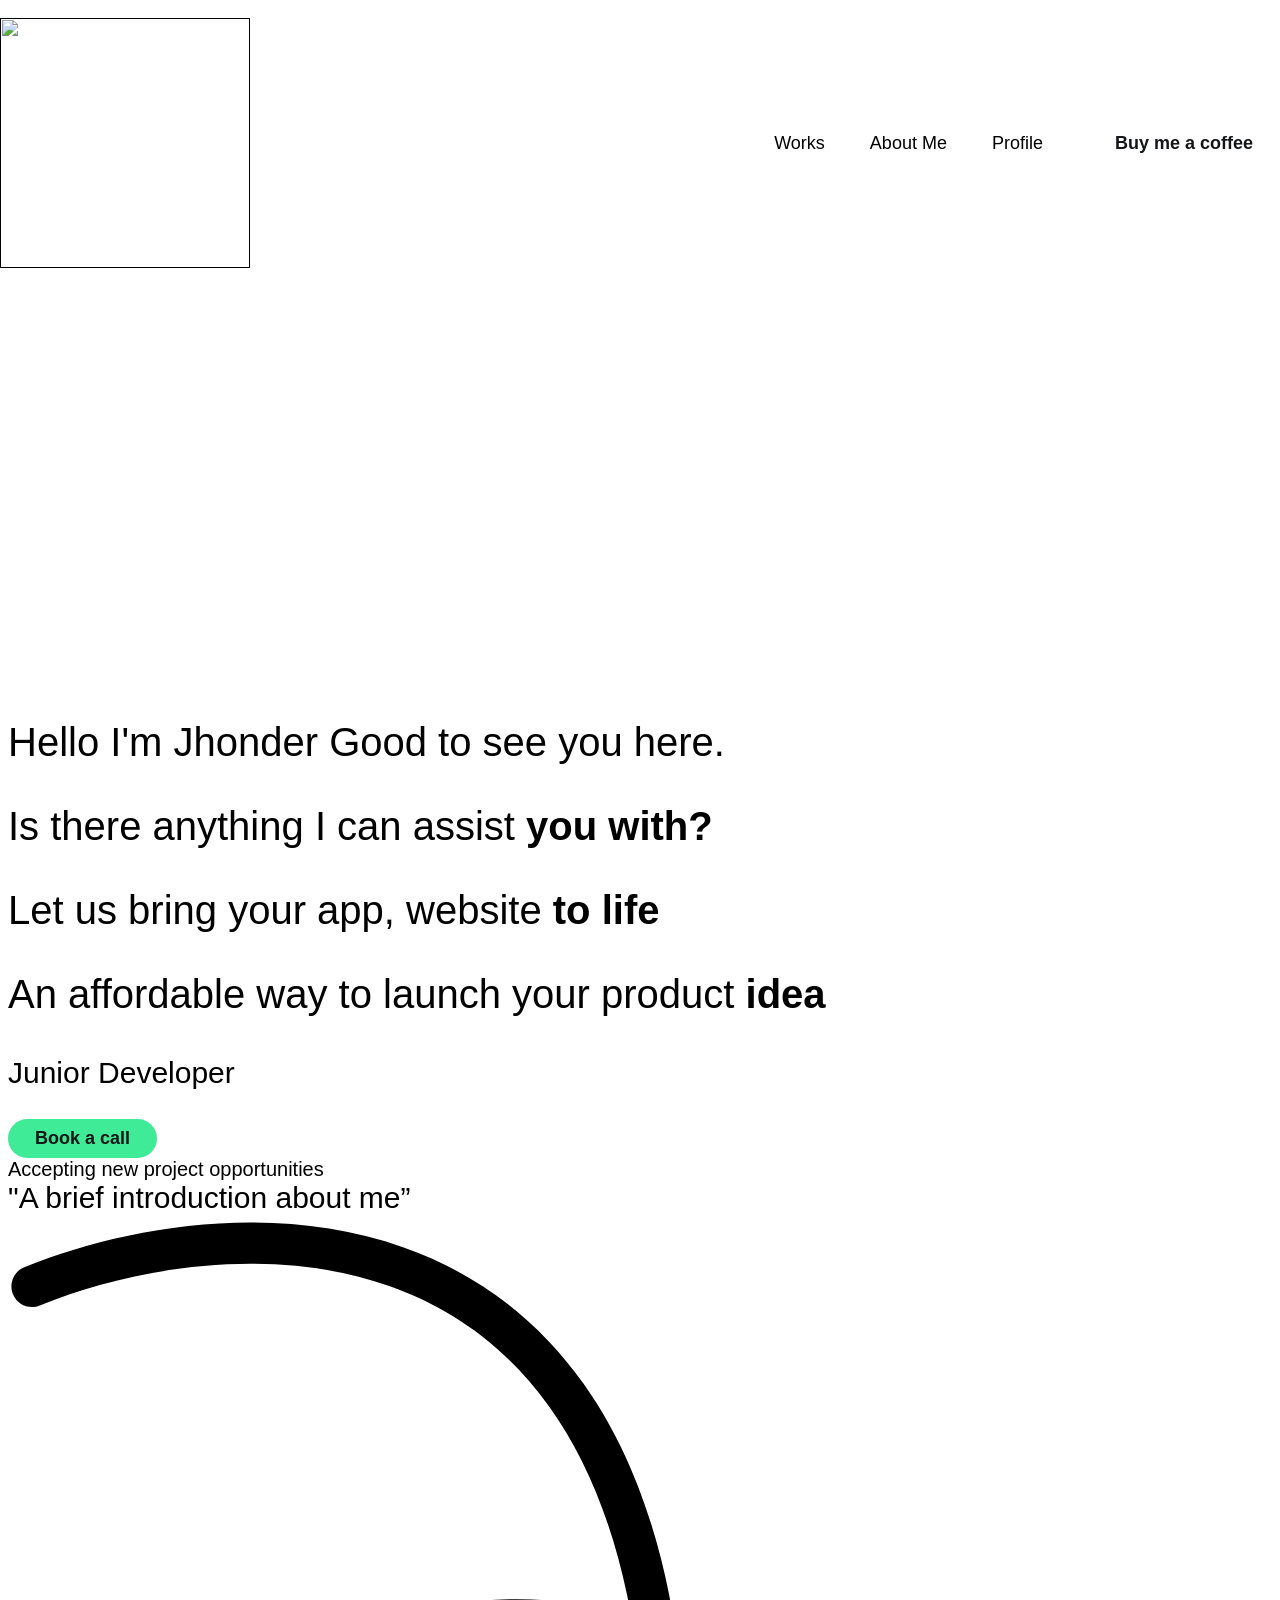
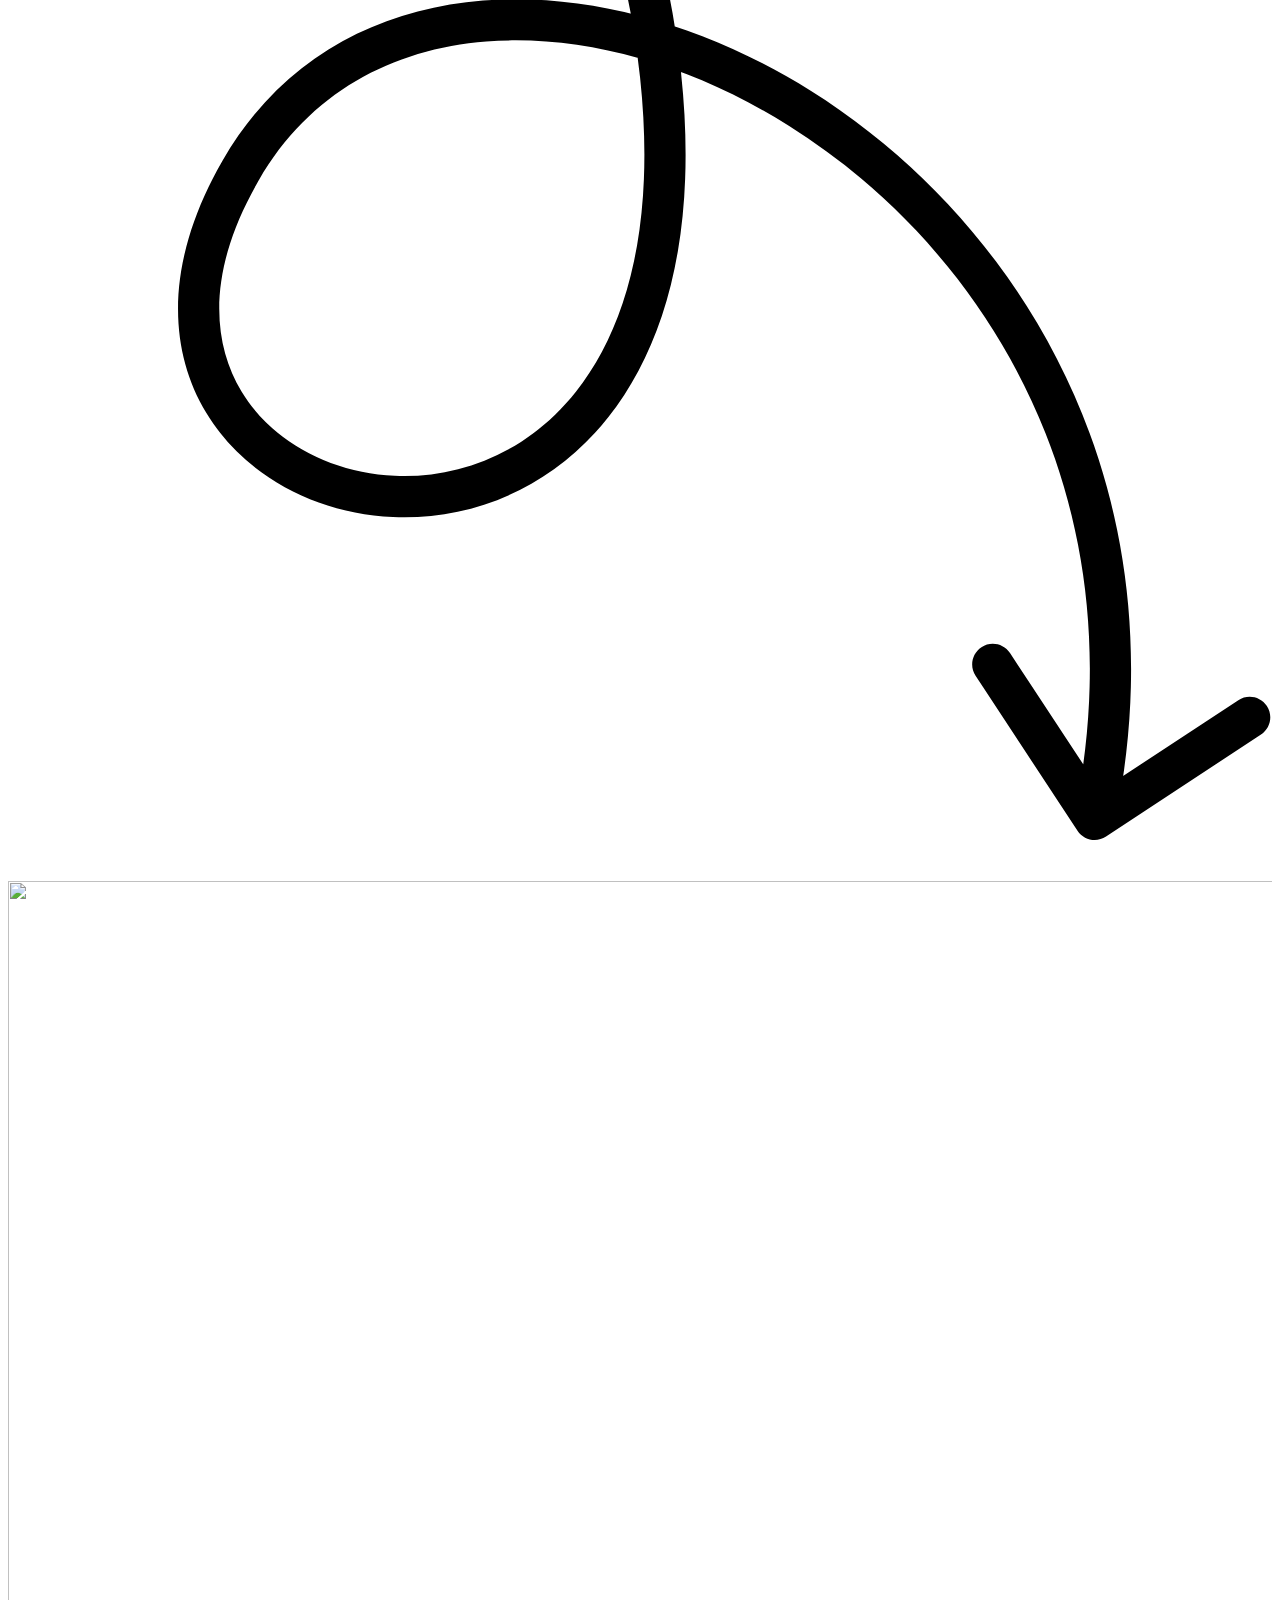
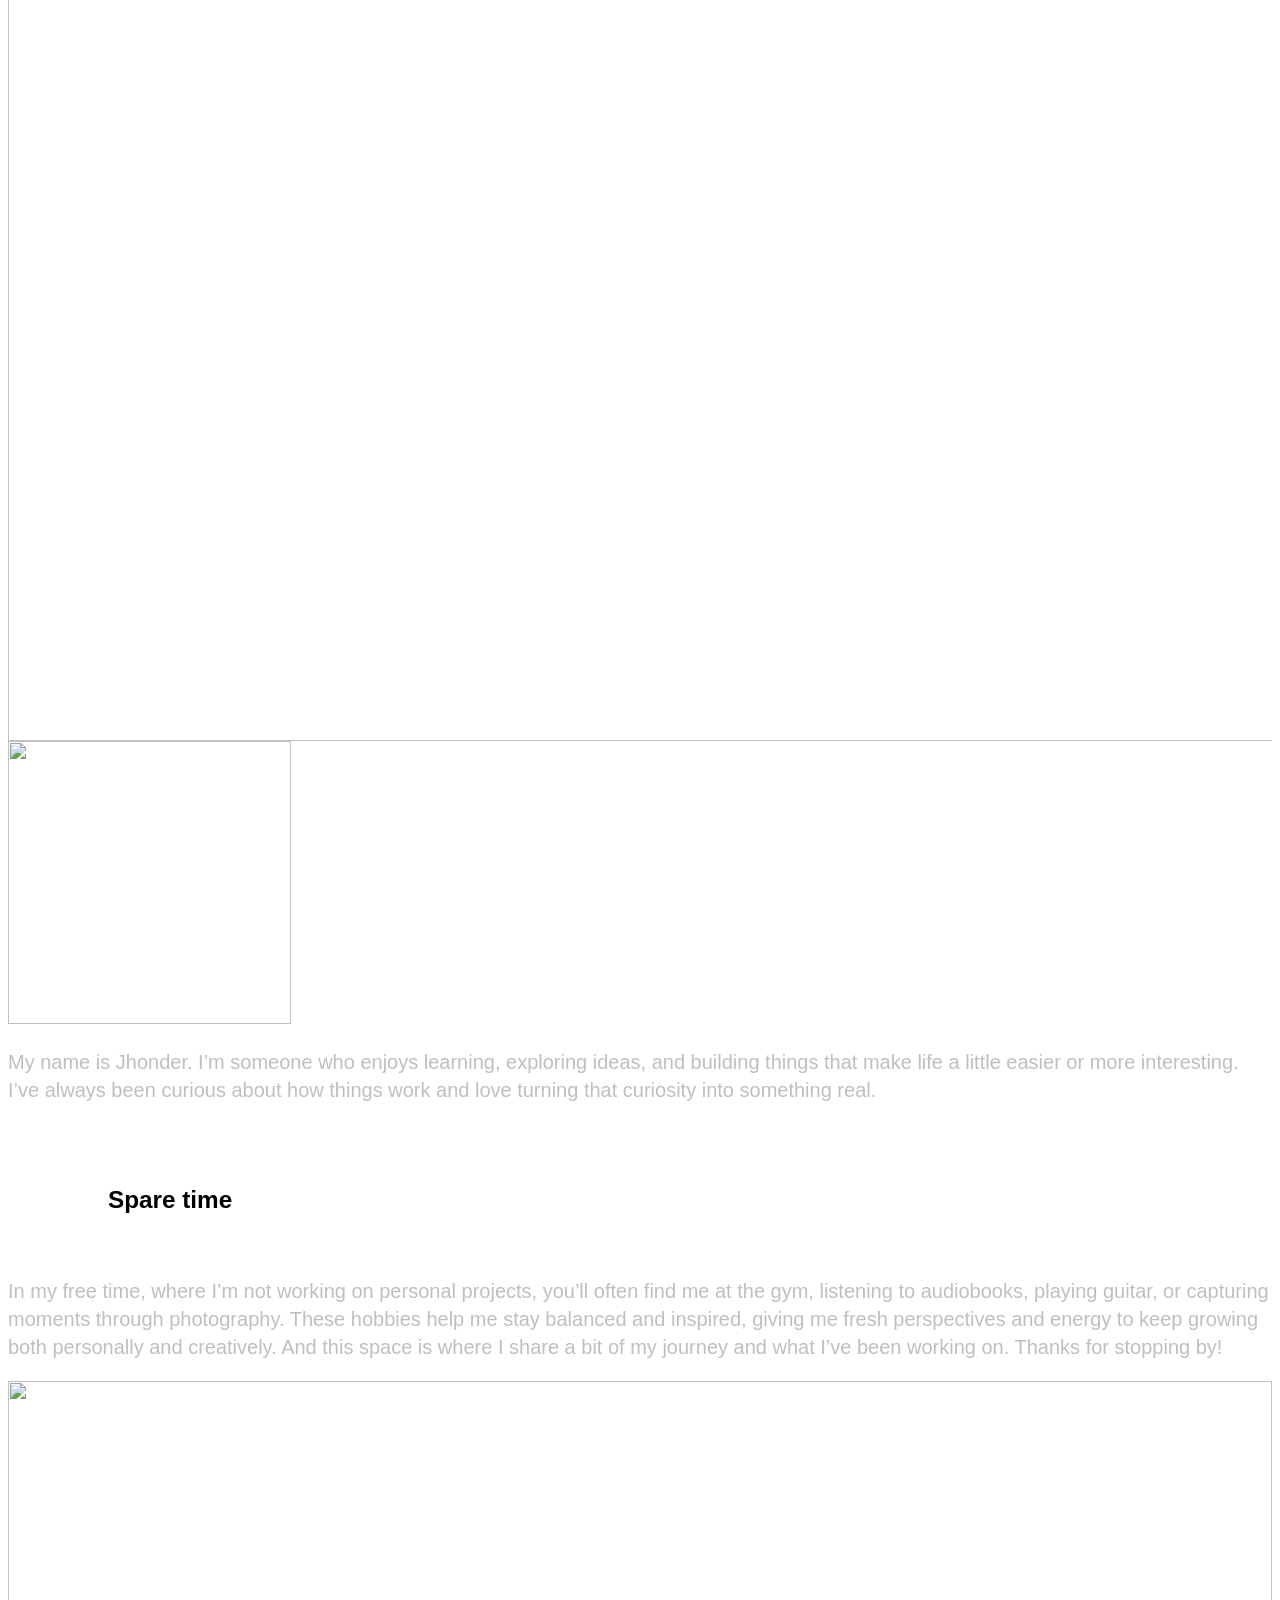
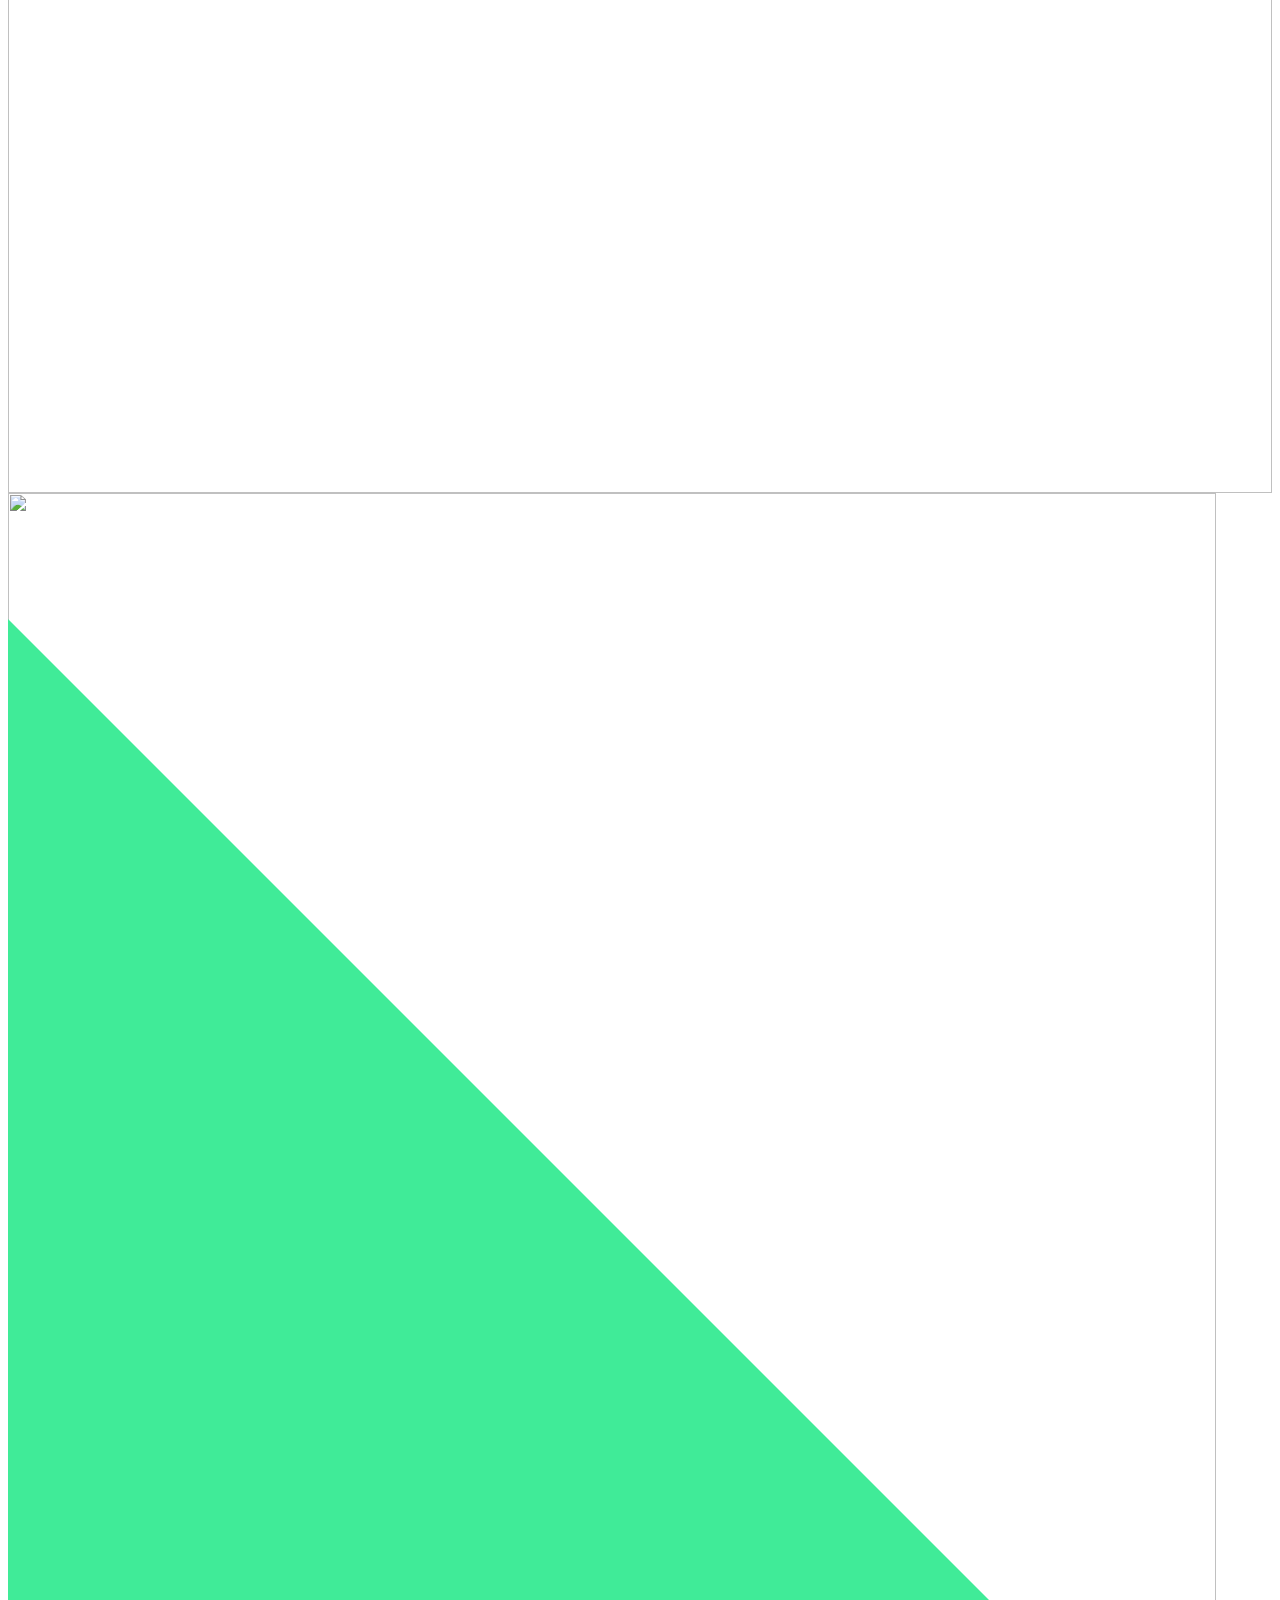
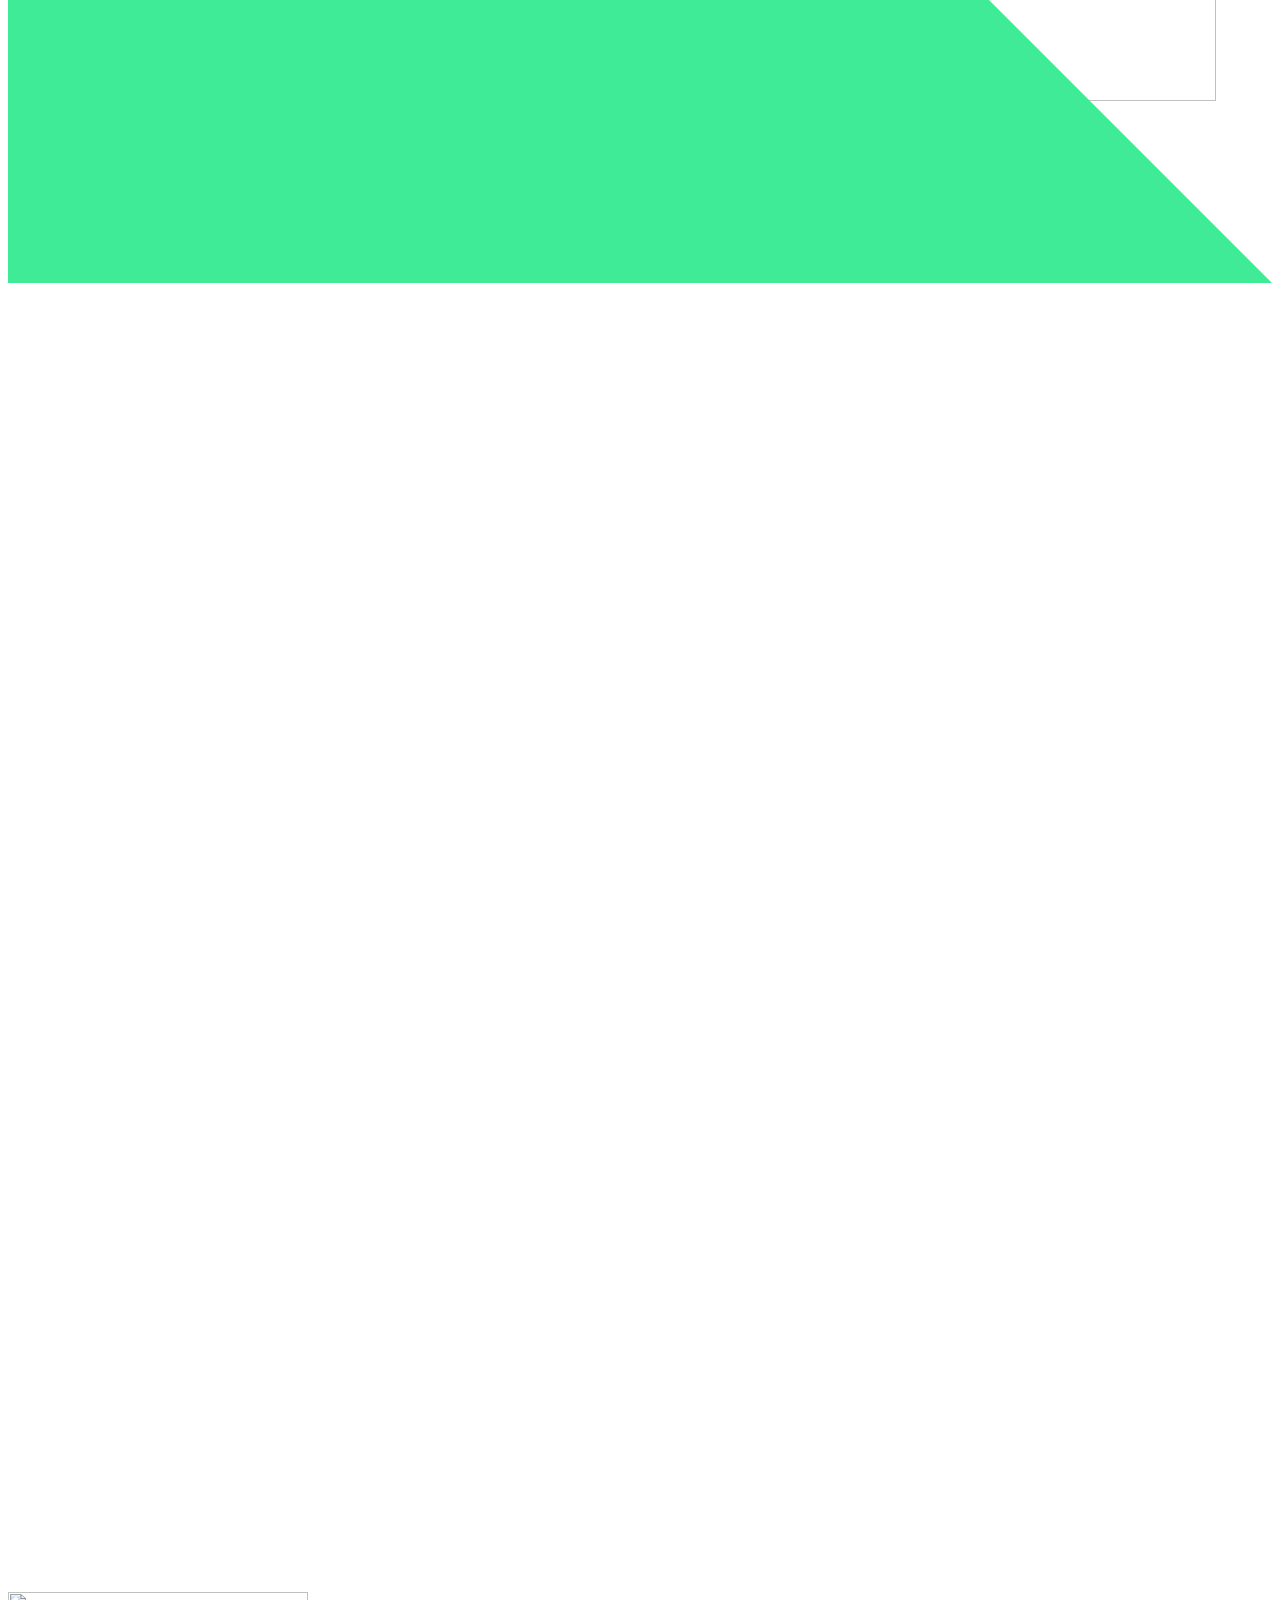
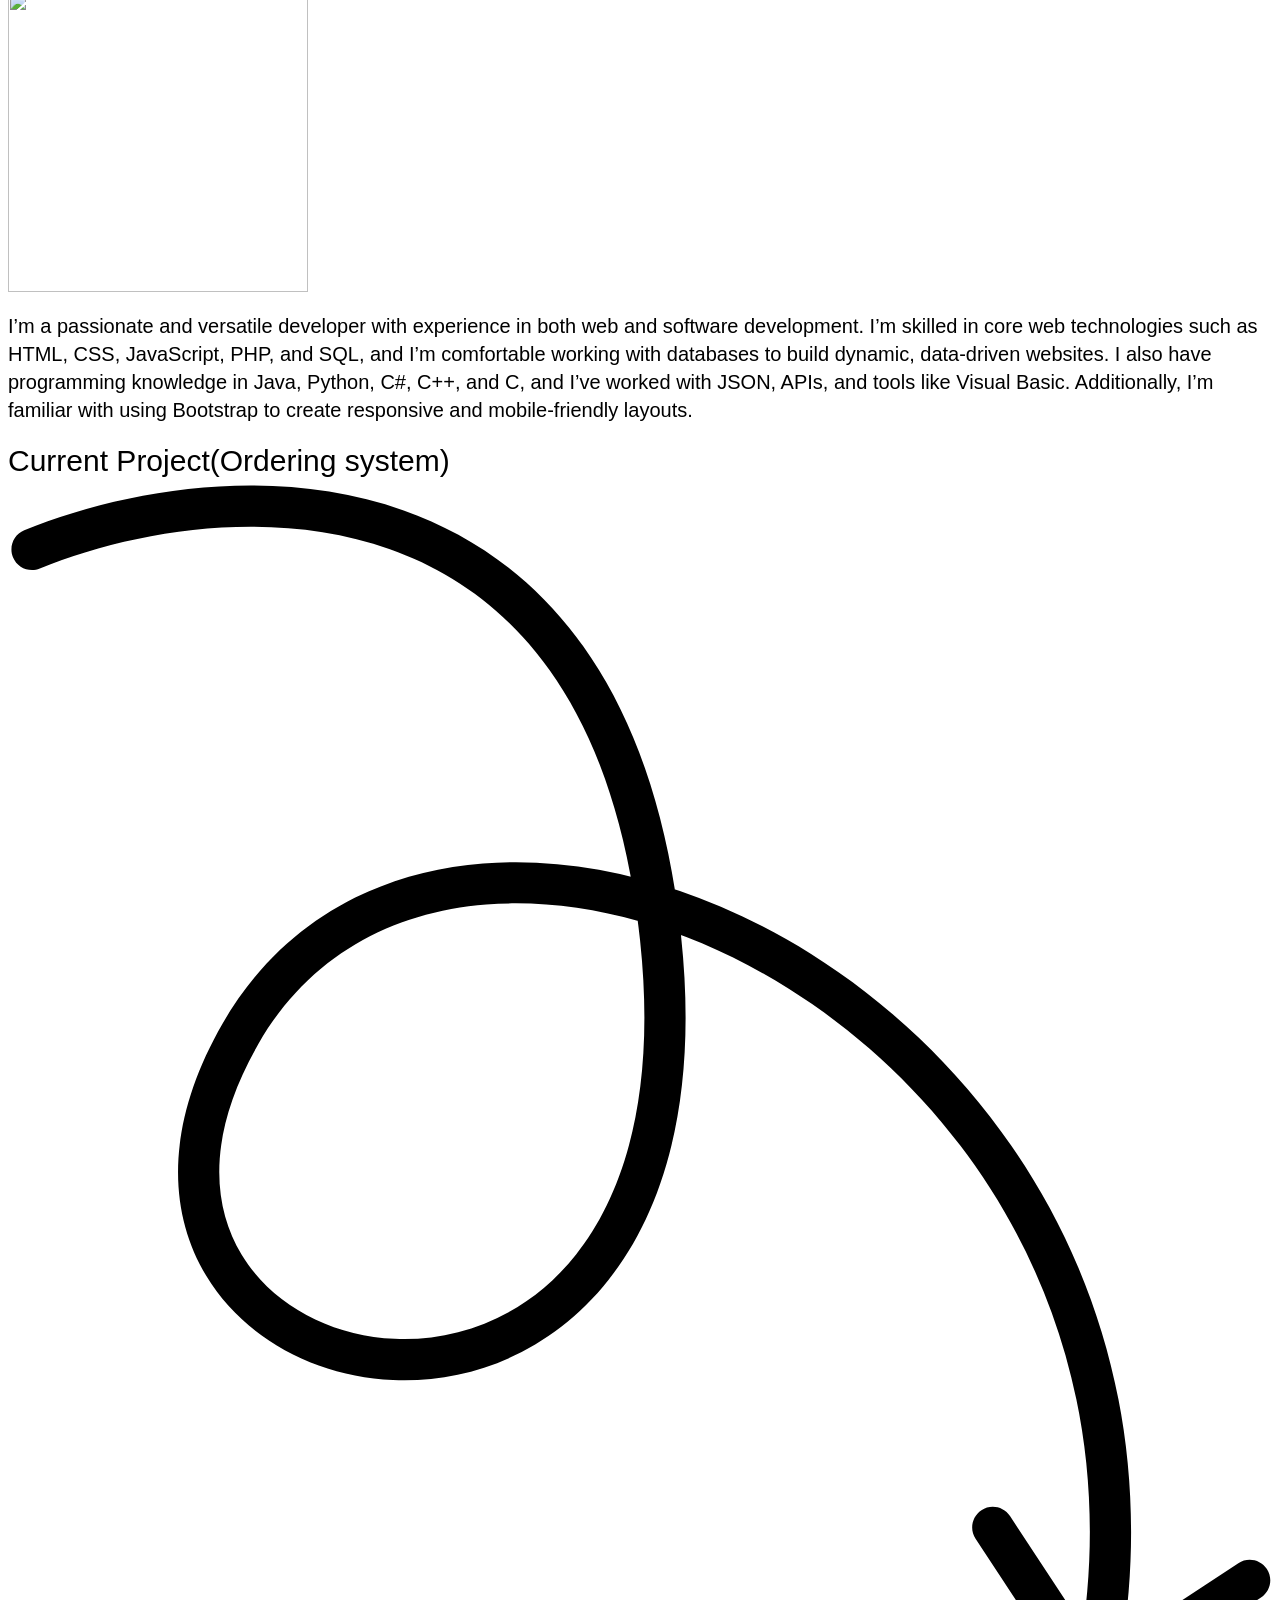
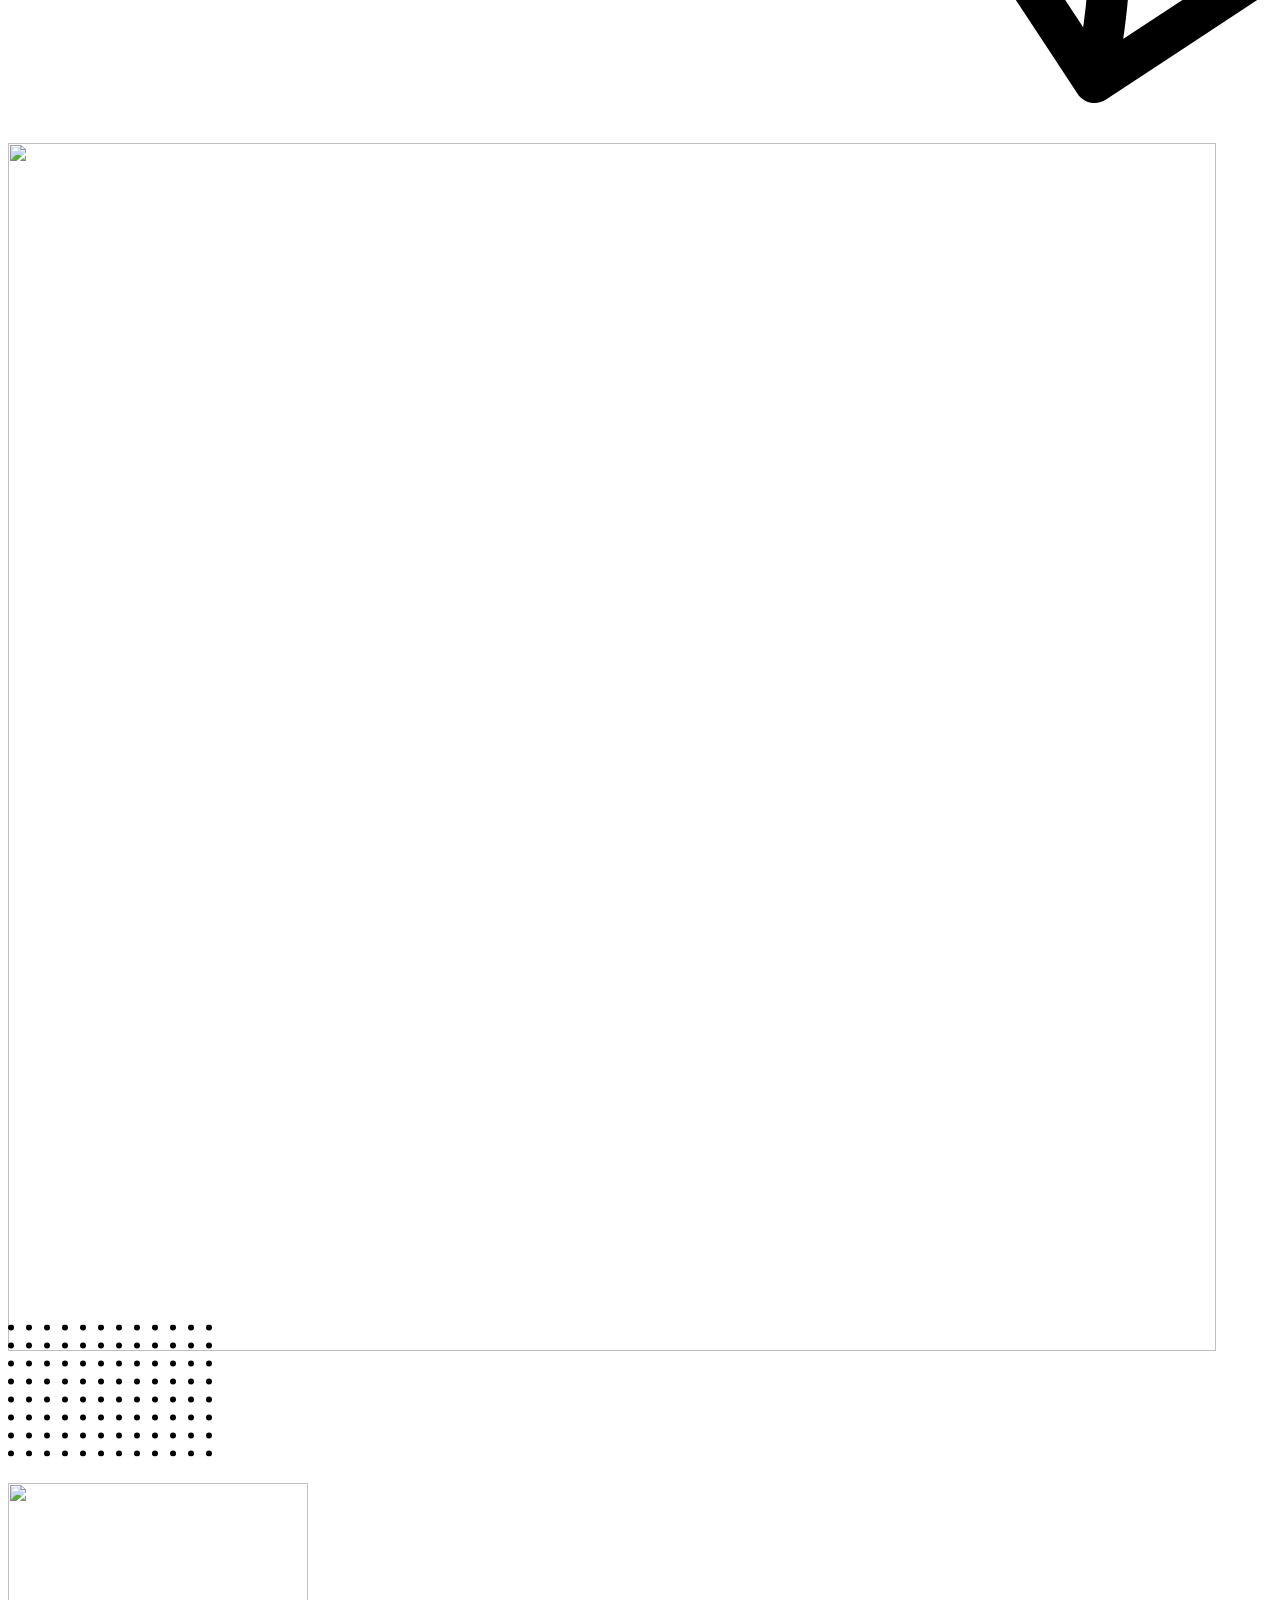
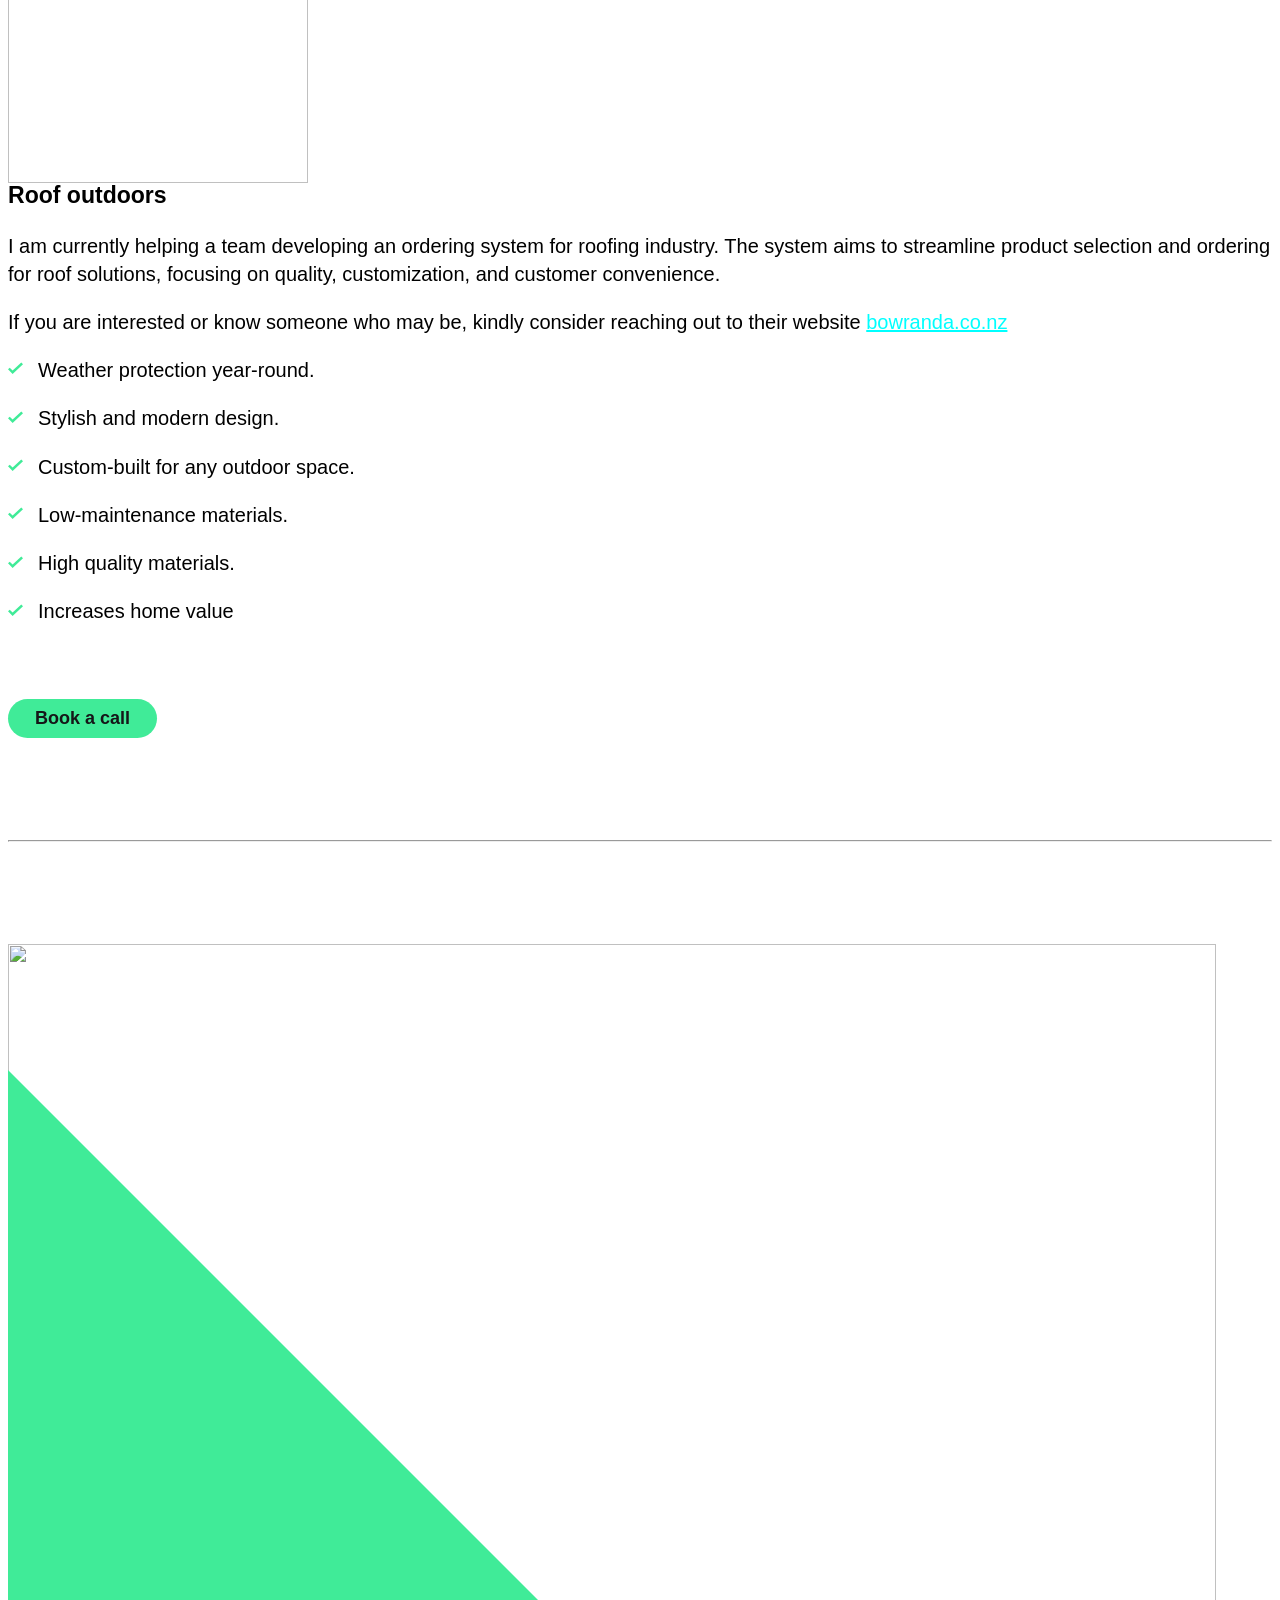
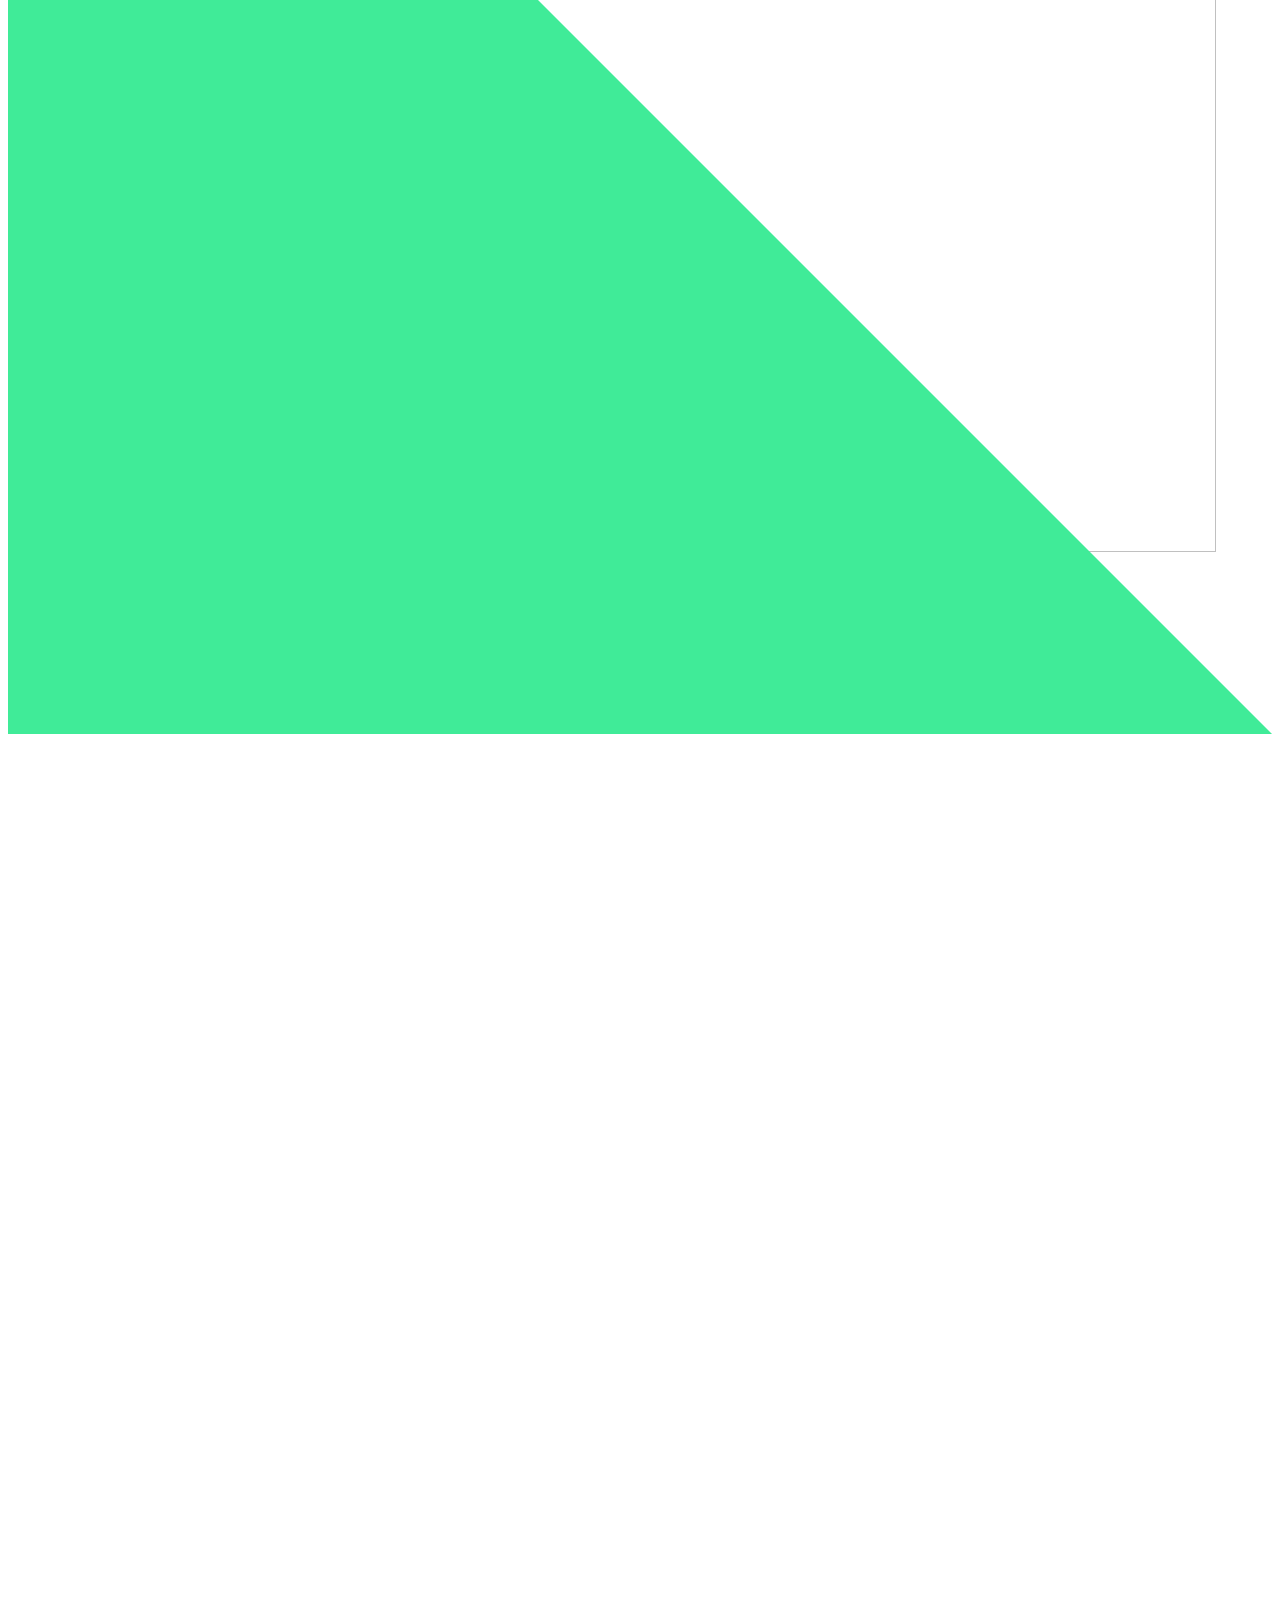
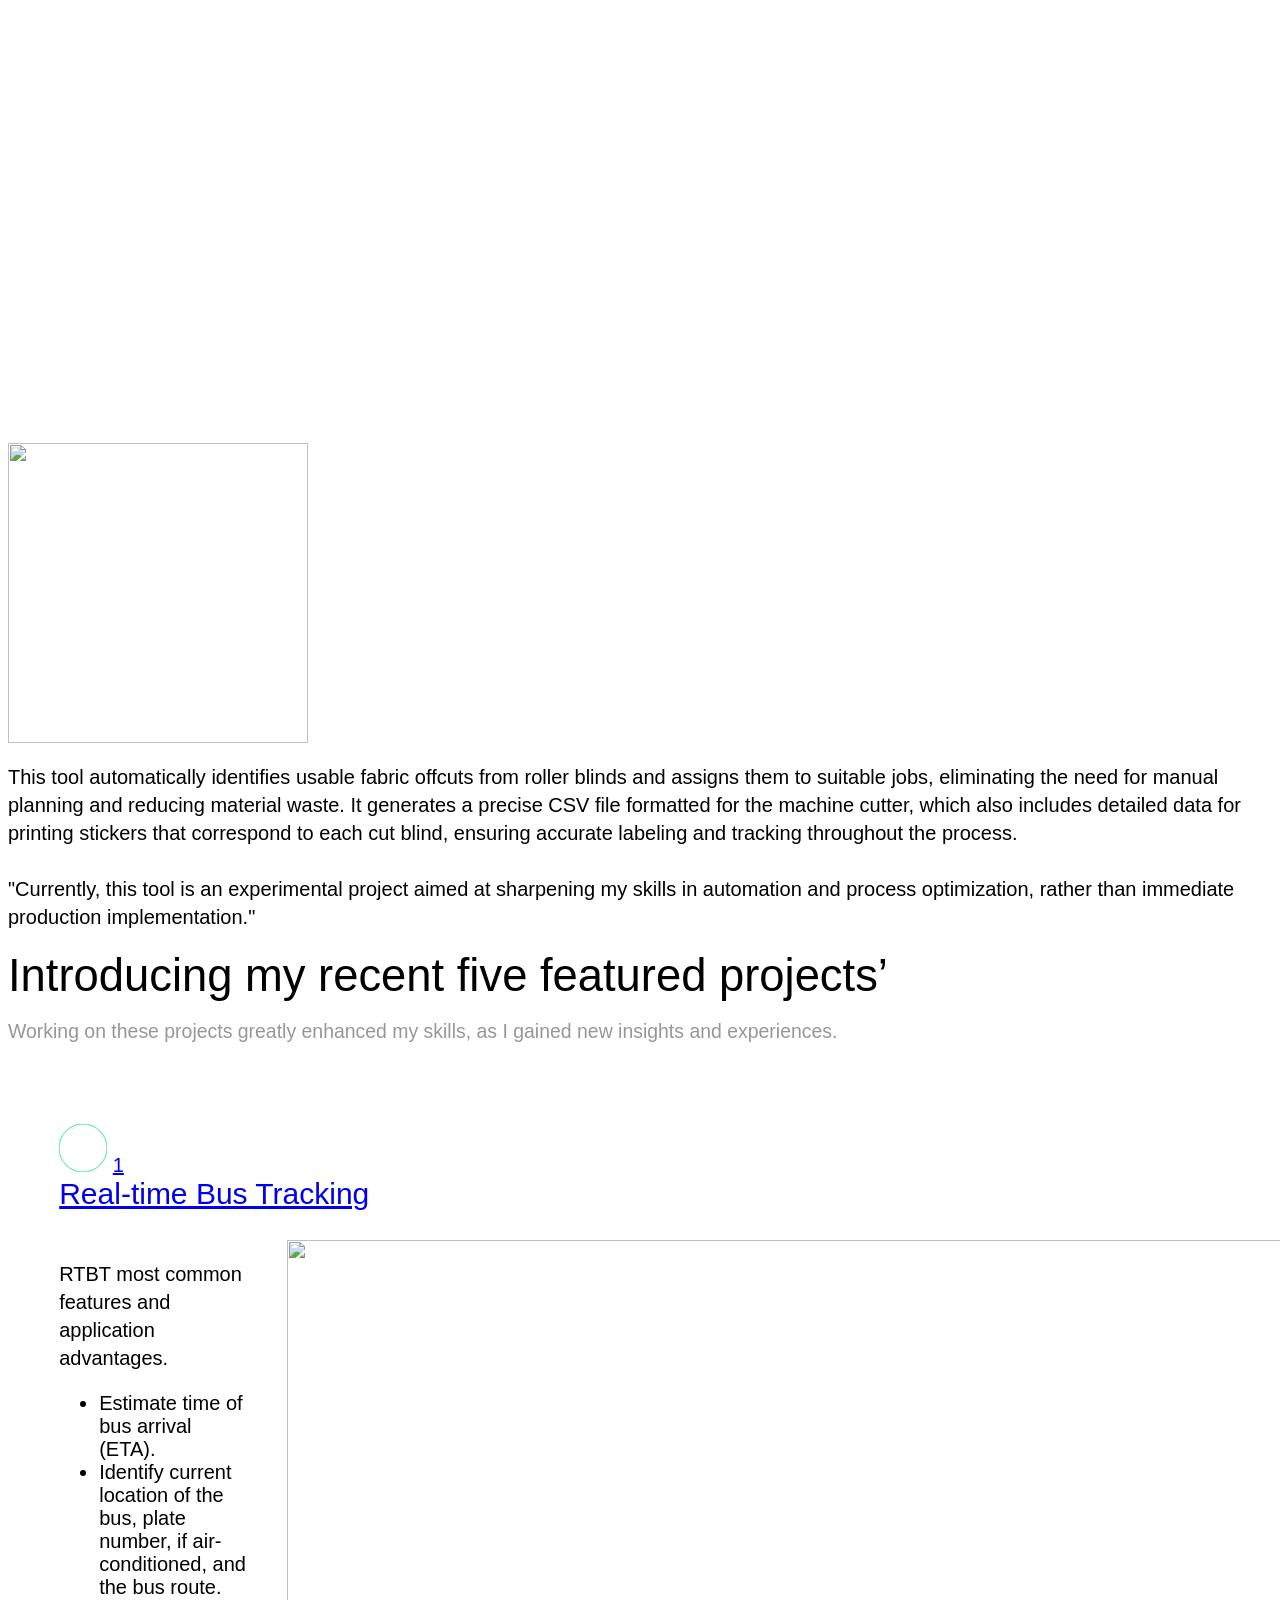
==== commit aeef85f7: "Update index.html" ====
--- a/index.html
+++ b/index.html
@@ -537,4 +537,424 @@
   <circle cx="201" cy="57" r="3" fill="currentColor"></circle>
   <circle cx="3" cy="75" r="3" fill="currentColor"></circle>
   <circle cx="21" cy="75" r="3" fill="currentColor"></circle>
-  <circle cx="39" cy="75" r="3" fill="cu
+  <circle cx="39" cy="75" r="3" fill="currentColor"></circle>
+  <circle cx="57" cy="75" r="3" fill="currentColor"></circle>
+  <circle cx="75" cy="75" r="3" fill="currentColor"></circle>
+  <circle cx="93" cy="75" r="3" fill="currentColor"></circle>
+  <circle cx="111" cy="75" r="3" fill="currentColor"></circle>
+  <circle cx="129" cy="75" r="3" fill="currentColor"></circle>
+  <circle cx="147" cy="75" r="3" fill="currentColor"></circle>
+  <circle cx="165" cy="75" r="3" fill="currentColor"></circle>
+  <circle cx="183" cy="75" r="3" fill="currentColor"></circle>
+  <circle cx="201" cy="75" r="3" fill="currentColor"></circle>
+  <circle cx="3" cy="93" r="3" fill="currentColor"></circle>
+  <circle cx="21" cy="93" r="3" fill="currentColor"></circle>
+  <circle cx="39" cy="93" r="3" fill="currentColor"></circle>
+  <circle cx="57" cy="93" r="3" fill="currentColor"></circle>
+  <circle cx="75" cy="93" r="3" fill="currentColor"></circle>
+  <circle cx="93" cy="93" r="3" fill="currentColor"></circle>
+  <circle cx="111" cy="93" r="3" fill="currentColor"></circle>
+  <circle cx="129" cy="93" r="3" fill="currentColor"></circle>
+  <circle cx="147" cy="93" r="3" fill="currentColor"></circle>
+  <circle cx="165" cy="93" r="3" fill="currentColor"></circle>
+  <circle cx="183" cy="93" r="3" fill="currentColor"></circle>
+  <circle cx="201" cy="93" r="3" fill="currentColor"></circle>
+  <circle cx="3" cy="111" r="3" fill="currentColor"></circle>
+  <circle cx="21" cy="111" r="3" fill="currentColor"></circle>
+  <circle cx="39" cy="111" r="3" fill="currentColor"></circle>
+  <circle cx="57" cy="111" r="3" fill="currentColor"></circle>
+  <circle cx="75" cy="111" r="3" fill="currentColor"></circle>
+  <circle cx="93" cy="111" r="3" fill="currentColor"></circle>
+  <circle cx="111" cy="111" r="3" fill="currentColor"></circle>
+  <circle cx="129" cy="111" r="3" fill="currentColor"></circle>
+  <circle cx="147" cy="111" r="3" fill="currentColor"></circle>
+  <circle cx="165" cy="111" r="3" fill="currentColor"></circle>
+  <circle cx="183" cy="111" r="3" fill="currentColor"></circle>
+  <circle cx="201" cy="111" r="3" fill="currentColor"></circle>
+  <circle cx="3" cy="129" r="3" fill="currentColor"></circle>
+  <circle cx="21" cy="129" r="3" fill="currentColor"></circle>
+  <circle cx="39" cy="129" r="3" fill="currentColor"></circle>
+  <circle cx="57" cy="129" r="3" fill="currentColor"></circle>
+  <circle cx="75" cy="129" r="3" fill="currentColor"></circle>
+  <circle cx="93" cy="129" r="3" fill="currentColor"></circle>
+  <circle cx="111" cy="129" r="3" fill="currentColor"></circle>
+  <circle cx="129" cy="129" r="3" fill="currentColor"></circle>
+  <circle cx="147" cy="129" r="3" fill="currentColor"></circle>
+  <circle cx="165" cy="129" r="3" fill="currentColor"></circle>
+  <circle cx="183" cy="129" r="3" fill="currentColor"></circle>
+  <circle cx="201" cy="129" r="3" fill="currentColor"></circle>
+</svg></div></div>
+
+      <div class="image-with-text__text rte">
+                  <h2 class="image-with-text__title image-with-text__title--no-bm image-with-text__title--full-width  image-with-text__title--left-on-mobile">
+            <span>Experimental Project</span>
+                          
+                      <svg class="image-with-text__title-triangle image-with-text__title-triangle--green" xmlns="http://www.w3.org/2000/svg" viewBox="0 0 41 41" fill="none" style="translate: none; rotate: none; scale: none; transform: translate(0%, -100%);">
+                <path fill-rule="evenodd" clip-rule="evenodd" d="M0 0L41 41H0V0Z" fill="#40EB98"></path>
+              </svg></h2>
+        
+        <div class="image-with-text__image image-with-text__image--mobile-only">
+          <img width="300" height="185" src="img/OCTool.gif" 
+		  class="attachment-medium size-medium" alt="" loading="lazy" decoding="async"
+		  sizes="auto, (max-width: 300px) 100vw, 300px">        </div>
+<p>This tool automatically identifies usable fabric offcuts from roller blinds and assigns them to suitable jobs,
+ eliminating the need for manual planning and reducing material waste. It generates a precise CSV file formatted for the machine cutter,
+ which also includes detailed data for printing stickers that correspond to each cut blind, ensuring accurate labeling and tracking throughout the process.<br><br>
+ "Currently, this tool is an experimental project aimed at sharpening my skills in automation and process optimization, rather than immediate production implementation."</p>
+
+              </div>
+    </div>
+  </div>
+  
+  
+  
+  
+</image-with-text>  <section class="section-block section-block--dark process-section">
+  <div class="page-container">
+
+    <div class="page-heading page-heading--full-width" id = "works">
+      <div class="page-heading__title">
+        <h2>Introducing my recent five featured projects’</h2>
+      </div>
+      <h3 class="page-heading__caption">Working on these projects greatly enhanced my skills, as I gained new insights and experiences.</h3>
+    </div>
+
+
+   <process-section class="the-process">  
+      <section class="the-process__step-images" aria-hidden="true">
+                <div class="the-process__step-image" data-step-image="" data-is-active="true">
+          <img width="1210" height="1342" src="img/rtbt.png" class="attachment-full size-full" alt="" loading="lazy" decoding="async" sizes="auto, (max-width: 1210px) 100vw, 1210px">        </div>
+                <div class="the-process__step-image" data-step-image="">
+          <img width="1210" height="1342" src="img/idk.png" class="attachment-full size-full" alt="" loading="lazy" decoding="async" sizes="auto, (max-width: 1210px) 100vw, 1210px">        </div>
+                <div class="the-process__step-image" data-step-image="">
+          <img width="1210" height="1342" src="img/acms.gif" class="attachment-full size-full" alt="" loading="lazy" decoding="async" sizes="auto, (max-width: 1210px) 100vw, 1210px">        </div>
+                <div class="the-process__step-image" data-step-image="">
+          <img width="1210" height="1342" src="img/lms.jpg" class="attachment-full size-full" alt="" loading="lazy" decoding="async"  sizes="auto, (max-width: 1210px) 100vw, 1210px">        </div>
+                <div class="the-process__step-image" data-step-image="">
+          <img width="1210" height="1342" src="img/hnf.png" class="attachment-full size-full" alt="" loading="lazy" decoding="async" sizes="auto, (max-width: 1210px) 100vw, 1210px">        </div>
+              </section>
+
+      <section class="the-process__steps the-process__steps--in-page">
+                  <article class="the-process__step" data-is-toggled="true" data-step="">
+            <div class="the-process__step-circle">
+              <svg height="48" width="48" class="the-process__step-circle-anim">
+                <circle class="circle" cx="50%" cy="50%" r="50%" stroke="#40eb98" stroke-width="1" fill-opacity="0"></circle>
+              </svg>
+              <a href="#discovery" data-step-link="">1</a>
+            </div>
+
+            <h2 class="the-process__step-heading">
+              <a href="#discovery" data-step-link="">
+                Real-time Bus Tracking              </a>
+            </h2>
+            <div class="the-process__step-contents">
+              <div class="the-process__step-description">
+                <p>RTBT most common features and application advantages.</p>
+<ul>
+<li>Estimate time of bus arrival (ETA).</li>
+<li>Identify current location of the bus, plate number, if air-conditioned, and the bus route.</li>
+<li>Determine bus speed(m/s), and check where the bus is heading.</li>
+<li>Can view terminals, bus stops and all incoming buses.</li>
+</ul>
+<p><strong>For Passengers.</strong></p>
+<ul>
+<li>Improved Trip Planning.</li>
+<li>Less guessing and frustration from missed or delayed buses.</li>
+<li>Builds trust in public transportation by providing timely, consistent information.</li>
+<li>Know exactly when the next bus will arrive, reducing wait times and uncertainty.</li>
+</ul>
+<p><strong>For Transit Agencies</strong></p>
+<ul>
+<li>Better Fleet Management - Monitor buses in real time to optimize routes, reduce delays, and reroute in emergencies.</li>
+<li>LData Collection and Analysis - Helps analyze ridership patterns, peak times, and bottlenecks for future planning.</li>
+<li>Builds trust in public transportation by providing timely, consistent information.</li>
+<li>Reduced Operational Costs - Efficient dispatching and fewer complaints can lead to cost savings.</li>
+</ul>
+			</div>
+              <div class="the-process__step-img">
+                <img width="1210" height="1342" src="img/rtbt.png" class="attachment-full size-full" alt="" loading="lazy" decoding="async" sizes="auto, (max-width: 1210px) 100vw, 1210px">              </div>
+            </div>
+          </article>
+                  <article class="the-process__step" data-step="">
+            <div class="the-process__step-circle">
+              <svg height="48" width="48" class="the-process__step-circle-anim">
+                <circle class="circle" cx="50%" cy="50%" r="50%" stroke="#40eb98" stroke-width="1" fill-opacity="0"></circle>
+              </svg>
+              <a href="#ux-design" data-step-link="">2</a>
+            </div>
+
+            <h2 class="the-process__step-heading">
+              <a href="#ux-design" data-step-link="">
+                Interchanging Dmmmsu Knowledge</a>
+            </h2>
+            <div class="the-process__step-contents">
+              <div class="the-process__step-description">
+                <p>University community discussion forum named “IDK” as both an acronym for “Interchanging DMMMSU Knowledge” and a nod to the informal “I don’t know”.</p>
+<ul>
+<li>A space to ask questions about assignments, exams, or course material.</li>
+<li>Faculty can share resources and announcements.</li>
+<li>Connects students from different campuses, departments, and year levels.</li>
+<li>Builds a stronger sense of belonging and student identity.</li>
+<li>Fast, easy way to discuss campus issues, events, schedules, or opportunities.</li>
+<li>Reduces reliance on slow or one-way communication like email or bulletin boards.</li>
+<li>Available 24/7, unlike in-person office hours or consultations.</li>
+</ul>
+			</div>
+              <div class="the-process__step-img">
+                <img width="1210" height="1342" src="img/idk.png" class="attachment-full size-full" alt="" loading="lazy" decoding="async" sizes="auto, (max-width: 1210px) 100vw, 1210px">              </div>
+            </div>
+          </article>
+                  <article class="the-process__step" data-step="">
+            <div class="the-process__step-circle">
+              <svg height="48" width="48" class="the-process__step-circle-anim">
+                <circle class="circle" cx="50%" cy="50%" r="50%" stroke="#40eb98" stroke-width="1" fill-opacity="0"></circle>
+              </svg>
+              <a href="#brand" data-step-link="">3</a>
+            </div>
+
+            <h2 class="the-process__step-heading">
+              <a href="#brand" data-step-link="">
+                Charity Management System </a>
+            </h2>
+            <div class="the-process__step-contents">
+              <div class="the-process__step-description">
+                <p>A Charity Management System (CMS) is a digital platform designed to help nonprofit organizations, 
+				charities, or student-led causes organize, manage, and track their activities, donations, volunteers, and outreach efforts.</p>
+<ul>
+<li>Combines all charity operations (donations, events, volunteers) in one platform.</li>
+<li>Ensures transparency and builds donor trust.</li>
+<li>Tracks volunteer hours and participation history.</li>
+<li>Detailed reports show where funds go and how resources are used.</li>
+<li>Allows people to donate online.</li>
+</ul>
+			</div>
+              <div class="the-process__step-img">
+                <img width="400" height="270" src="img/acms.gif" class="attachment-full size-full" alt="" loading="lazy" decoding="async" sizes="auto, (max-width: 1210px) 100vw, 1210px">              </div>
+            </div>
+          </article>
+                  <article class="the-process__step" data-step="">
+            <div class="the-process__step-circle">
+              <svg height="48" width="48" class="the-process__step-circle-anim">
+                <circle class="circle" cx="50%" cy="50%" r="50%" stroke="#40eb98" stroke-width="1" fill-opacity="0"></circle>
+              </svg>
+              <a href="#design-direction" data-step-link="">4</a>
+            </div>
+
+            <h2 class="the-process__step-heading">
+              <a href="#design-direction" data-step-link="">
+                Library Management System (LMS)</a>
+            </h2>
+            <div class="the-process__step-contents">
+              <div class="the-process__step-description">
+                <p>Designed to manage and streamline the day-to-day operations of a library, 
+				whether physical or digital. It helps track books, manage members,
+				process loans and returns, and organize catalogues efficiently.</p>
+		<ul>
+		<li>Tracks availability, location, and status of books (issued, returned, reserved).</li>
+		<li>Reduces chances of book misplacement or duplication.</li>
+		<li>Automates the borrowing and return process, saving time for librarians and students.</li>
+		<li>Users can search and reserve books online anytime.</li>
+		<li>Encourages more usage of library resources.</li>
+		</ul>
+		</div>
+              <div class="the-process__step-img">
+                <img width="1210" height="1342" src="img/lms.jpg" class="attachment-full size-full" alt="" loading="lazy" decoding="async" sizes="auto, (max-width: 1210px) 100vw, 1210px">              </div>
+            </div>
+          </article>
+                  <article class="the-process__step" data-step="">
+            <div class="the-process__step-circle">
+              <svg height="48" width="48" class="the-process__step-circle-anim">
+                <circle class="circle" cx="50%" cy="50%" r="50%" stroke="#40eb98" stroke-width="1" fill-opacity="0"></circle>
+              </svg>
+              <a href="#ui-design" data-step-link="">5</a>
+            </div>
+
+            <h2 class="the-process__step-heading">
+              <a href="#ui-design" data-step-link="">
+                Word Hunt Game</a>
+            </h2>
+            <div class="the-process__step-contents">
+              <div class="the-process__step-description">
+                <p>A Word Hunt Game is a fun, educational activity where players search for hidden words in a grid of letters.
+				It can be used for entertainment, vocabulary building, or even subject-based learning</p>
+<ul>
+<li>Improves Vocabulary.</li>
+<li>Enhances Focus and Concentration.</li>
+<li>Boosts Cognitive Skills.</li>
+<li>Encourages Friendly Competition.</li>
+</ul>
+ </div>
+              <div class="the-process__step-img">
+                <img width="1210" height="1342" src="img/hnf.png" class="attachment-full size-full" alt="" loading="lazy" decoding="async" sizes="auto, (max-width: 1210px) 100vw, 1210px">              </div>
+            </div>
+          </article>
+              </section>
+    </process-section>
+
+          <div class="the-process__cta">
+        <a class="button" href="https://592adab9365442cba012305fdf73d589.elf.site">Book a call</a>
+      </div>
+      </div>
+</section>  <section class="section-block section-block--mid">
+  <div class="page-container">
+    <div class="page-heading page-heading--full-width page-heading--centered">
+      <div class="page-heading__title">
+        <h2>Since you made up to here, I would like to thank you for visiting my poorly made site.</h2>
+      </div>
+      <h3 class="page-heading__caption">"Your time means a lot, and I hope you found something worth the scroll. Don't worry one day it’ll be better. For now, thanks for sticking around."</h3>
+   </div>
+  </div>
+</section>  <section class="section-block section-block--mid">
+  <div class="multicolumn-container multicolumn-container--mobile-align-center page-container">
+    <div class="page-heading page-heading--half-bm page-heading--full-width page-heading--centered">
+              <div class="page-heading__title">
+          <h2>Three major reasons why I built this site.</h2>
+
+        </div>
+                  </div>
+
+    <div class="multicolumn multicolumn--1-col-mobile multicolumn--3-col-desktop multicolumn--mobile-align-center ">
+            <div class="multicolumn__item ">
+                  <div class="multicolumn__img">
+            <img src="svg/idea.svg" class="attachment-full size-full" alt="" width="110" height="110" loading="lazy" decoding="async">          </div>
+                <div class="multicolumn__content">
+                      <h3 class="multicolumn__title">To gather and share ideas</h3>
+                                <div class="multicolumn__body">
+            <p>I wanted a place to collect things I’ve discovered, from small coding tricks to thoughts and unfinished ideas.
+			It’s a digital scratchpad where I can document, reflect, and maybe even spark conversations with others.</p>
+            </div>
+                  </div>
+      </div>
+            <div class="multicolumn__item ">
+                  <div class="multicolumn__img">
+            <img src="svg/expand.svg" class="attachment-full size-full" alt="" width="110" height="110" loading="lazy" decoding="async">          </div>
+                <div class="multicolumn__content">
+                      <h3 class="multicolumn__title">To expand and grow</h3>
+                                <div class="multicolumn__body">
+            <p>I’m using this site to sharpen my skills and get back into the rhythm of programming,
+			one small project at a time. It’s a space for practice, learning, and experimenting without pressure.</p>
+            </div>
+                  </div>
+      </div>
+            <div class="multicolumn__item ">
+                  <div class="multicolumn__img">
+            <img src="svg/money.svg" class="attachment-full size-full" alt="" width="110" height="110" loading="lazy" decoding="async">          </div>
+                <div class="multicolumn__content">
+                      <h3 class="multicolumn__title">To earn!</h3>
+                                <div class="multicolumn__body">
+            <p>Eventually, I hope this space attracts and opens up opportunities, whether that’s freelance work, collaborations, or just a way to show what I can do.</p>
+            </div>
+                  </div>
+      </div>
+          </div>
+  </div>
+</section> 
+
+</div>
+<footer class="footer">
+<br>
+	<div class="footer-container page-container" style="opacity: 0;">
+
+			<div class="footer__avatar">
+				<img width="135" height="135" src="img/footerme.jpg" class="attachment-135 size-135" alt="" loading="lazy" decoding="async" 
+				sizes="auto, (max-width: 135px) 100vw, 135px">			</div>
+			<div class="footer__cta-text">
+				<h3 class="footer__heading">Jhonder Tolentino</h3>
+				<a class="button" href="https://www.buymeacoffee.com/Jttno">Treat me a coffee</a>
+			</div>
+
+
+<hr>
+		<section class="footer__company-info">
+			<address>Vanskie1@gmail.com | +64220194831 | Christchurh, New Zealand | Junior Developer</address>
+		</section>
+	</div>
+
+</footer>
+<script src="https://cdn.jsdelivr.net/npm/sweetalert2@11"></script>
+
+<script>
+function underWork() {
+  Swal.fire({
+    icon: 'info',
+    title: 'Oops',
+    text: "I'm still working on it.",
+    timer: 3000,
+    timerProgressBar: true,
+    showConfirmButton: false,
+  });
+}
+
+function giveHug() {
+  Swal.fire({
+    icon: 'success',
+    title: 'You’ve just been hugged!!🤗 ',
+    text: "Hope it made your day a little better.",
+    timer: 4000,
+    timerProgressBar: true,
+    showConfirmButton: false,
+  });
+}
+</script>
+
+
+
+<!-- Hotjar Tracking Code for RH Digital Ltd -->
+<script defer="">
+	(function(h,o,t,j,a,r){
+			h.hj=h.hj||function(){(h.hj.q=h.hj.q||[]).push(arguments)};
+			h._hjSettings={hjid:3823832,hjsv:6};
+			a=o.getElementsByTagName('head')[0];
+			r=o.createElement('script');r.async=1;
+			r.src=t+h._hjSettings.hjid+j+h._hjSettings.hjsv;
+			a.appendChild(r);
+	})(window,document,'https://static.hotjar.com/c/hotjar-','.js?sv=');
+</script>
+
+<!-- Google tag (gtag.js) -->
+<script async="" src="https://www.googletagmanager.com/gtag/js?id=G-40RVWEVZ80">
+</script>
+<script>
+	window.dataLayer = window.dataLayer || [];
+	function gtag(){dataLayer.push(arguments);}
+	gtag('js', new Date());
+
+	gtag('config', 'G-40RVWEVZ80');
+</script>
+
+
+	<!-- Elfsight AI Chatbot | Untitled AI Chatbot -->
+	
+<div class="elfsight-app-8a0d1f41-1551-4713-9d3c-fc1d8de0b8af" data-elfsight-app-lazy></div>
+<script src="https://static.elfsight.com/platform/platform.js" async></script>
+
+
+<script type="speculationrules">
+{"prefetch":[{"source":"document","where":{"and":[{"href_matches":"\/*"},{"not":{"href_matches":["\/wp-*.php","\/wp-admin\/*","\/wp-content\/uploads\/*","\/wp-content\/*","\/wp-content\/plugins\/*","\/wp-content\/themes\/rh-2024\/*","\/*\\?(.+)"]}},{"not":{"selector_matches":"a[rel~=\"nofollow\"]"}},{"not":{"selector_matches":".no-prefetch, .no-prefetch a"}}]},"eagerness":"conservative"}]}
+</script>
+<script type="text/javascript" src="https://www.rhdigital.co.uk/wp-includes/js/dist/hooks.min.js?ver=4d63a3d491d11ffd8ac6" id="wp-hooks-js"></script>
+<script type="text/javascript" src="https://www.rhdigital.co.uk/wp-includes/js/dist/i18n.min.js?ver=5e580eb46a90c2b997e6" id="wp-i18n-js"></script>
+<script type="text/javascript" id="wp-i18n-js-after">
+/* <![CDATA[ */
+wp.i18n.setLocaleData( { 'text direction\u0004ltr': [ 'ltr' ] } );
+/* ]]> */
+</script>
+<script type="text/javascript" src="https://www.rhdigital.co.uk/wp-content/plugins/contact-form-7/includes/swv/js/index.js?ver=6.0.6" id="swv-js"></script>
+<script type="text/javascript" id="contact-form-7-js-before">
+/* <![CDATA[ */
+var wpcf7 = {
+    "api": {
+        "root": "https:\/\/www.rhdigital.co.uk\/wp-json\/",
+        "namespace": "contact-form-7\/v1"
+    }
+};
+/* ]]> */
+</script>
+<script type="text/javascript" src="https://www.rhdigital.co.uk/wp-content/plugins/contact-form-7/includes/js/index.js?ver=6.0.6" id="contact-form-7-js"></script>
+<script type="text/javascript" src="https://www.rhdigital.co.uk/wp-content/themes/rh-2024/dist/app.js?ver=1737736273" id="app-js"></script>
+  
+<script defer="" src="https://static.cloudflareinsights.com/beacon.min.js/vcd15cbe7772f49c399c6a5babf22c1241717689176015" integrity="sha512-ZpsOmlRQV6y907TI0dKBHq9Md29nnaEIPlkf84rnaERnq6zvWvPUqr2ft8M1aS28oN72PdrCzSjY4U6VaAw1EQ==" data-cf-beacon="{&quot;rayId&quot;:&quot;948221ed7cd5d9b4&quot;,&quot;version&quot;:&quot;2025.5.0&quot;,&quot;r&quot;:1,&quot;token&quot;:&quot;be9886683d7b4faebd8c820aacb36790&quot;,&quot;serverTiming&quot;:{&quot;name&quot;:{&quot;cfExtPri&quot;:true,&quot;cfEdge&quot;:true,&quot;cfOrigin&quot;:true,&quot;cfL4&quot;:true,&quot;cfSpeedBrain&quot;:true,&quot;cfCacheStatus&quot;:true}}}" crossorigin="anonymous"></script>
+
+<iframe id="_hjSafeContext_5116053" title="_hjSafeContext" tabindex="-1" aria-hidden="true" src="about:blank" style="display: none !important; width: 1px !important; height: 1px !important; opacity: 0 !important; pointer-events: none !important;"></iframe></body></html>
+
+
